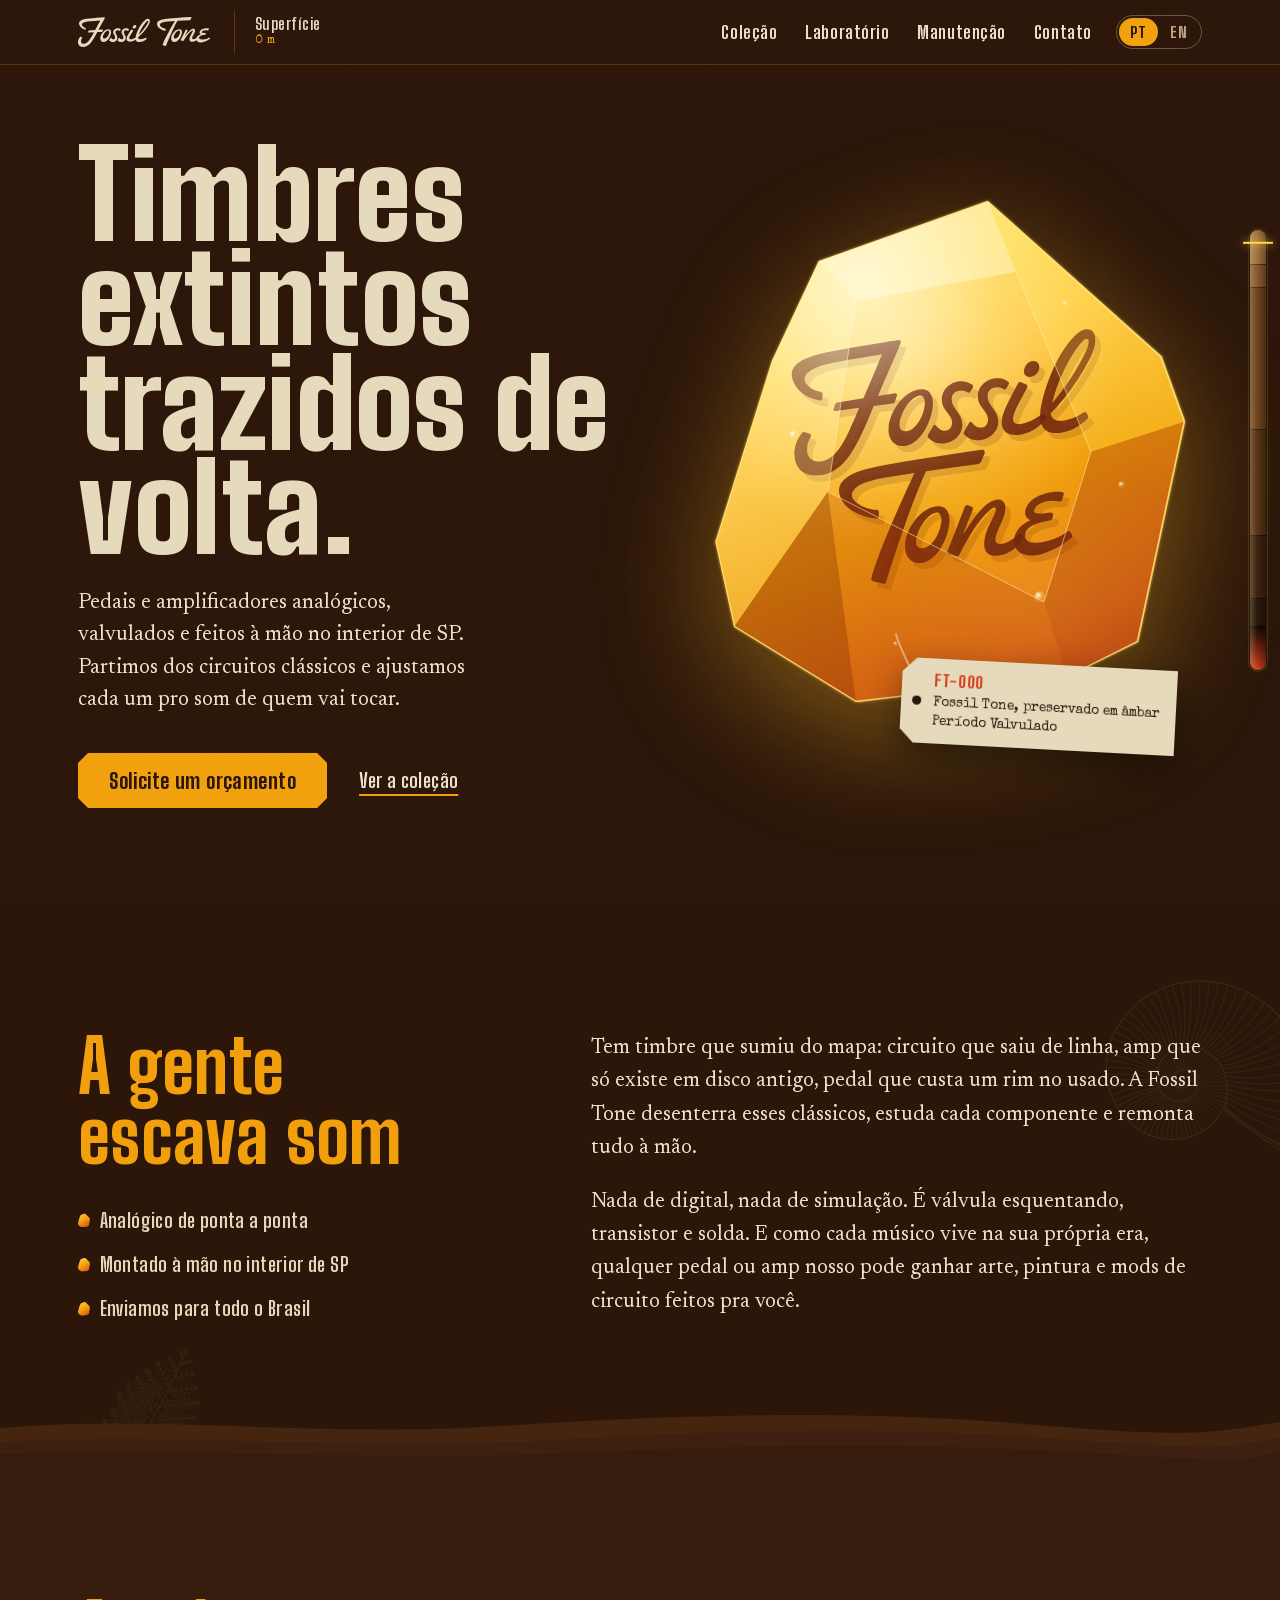
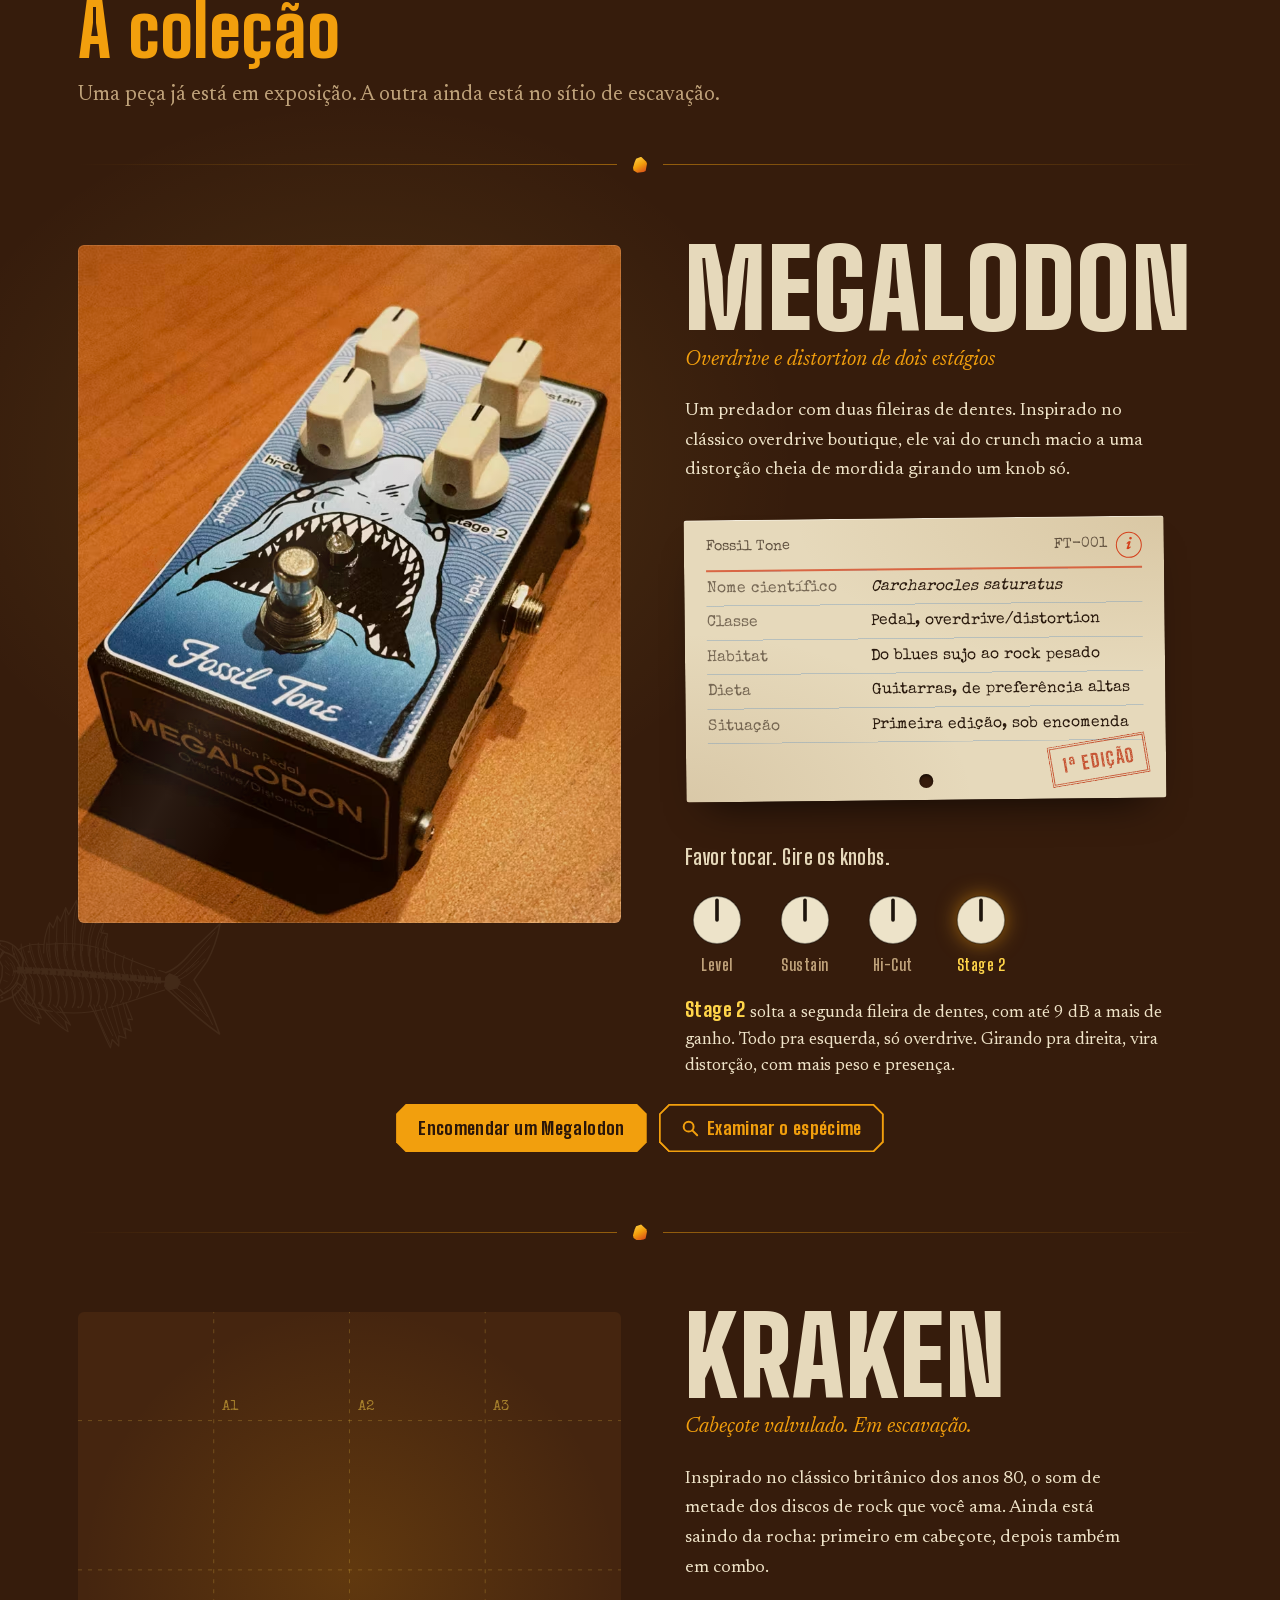
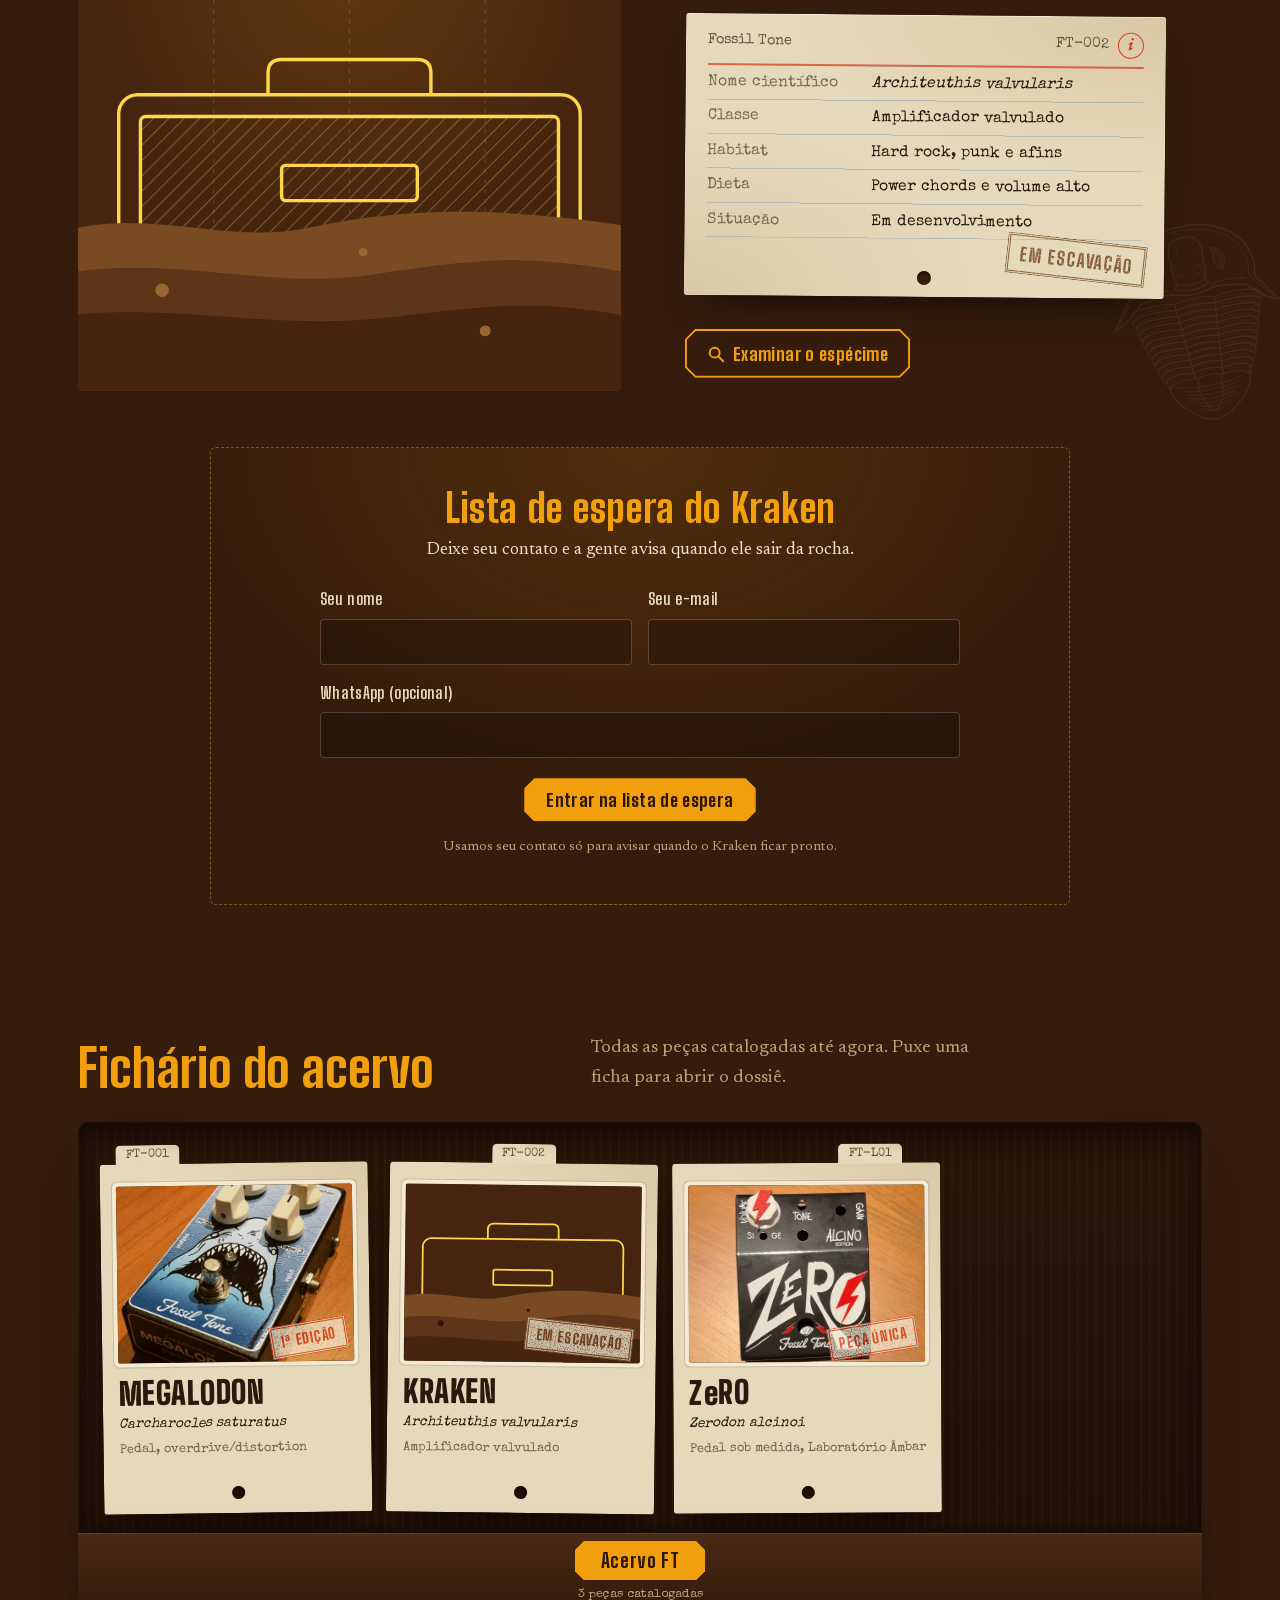
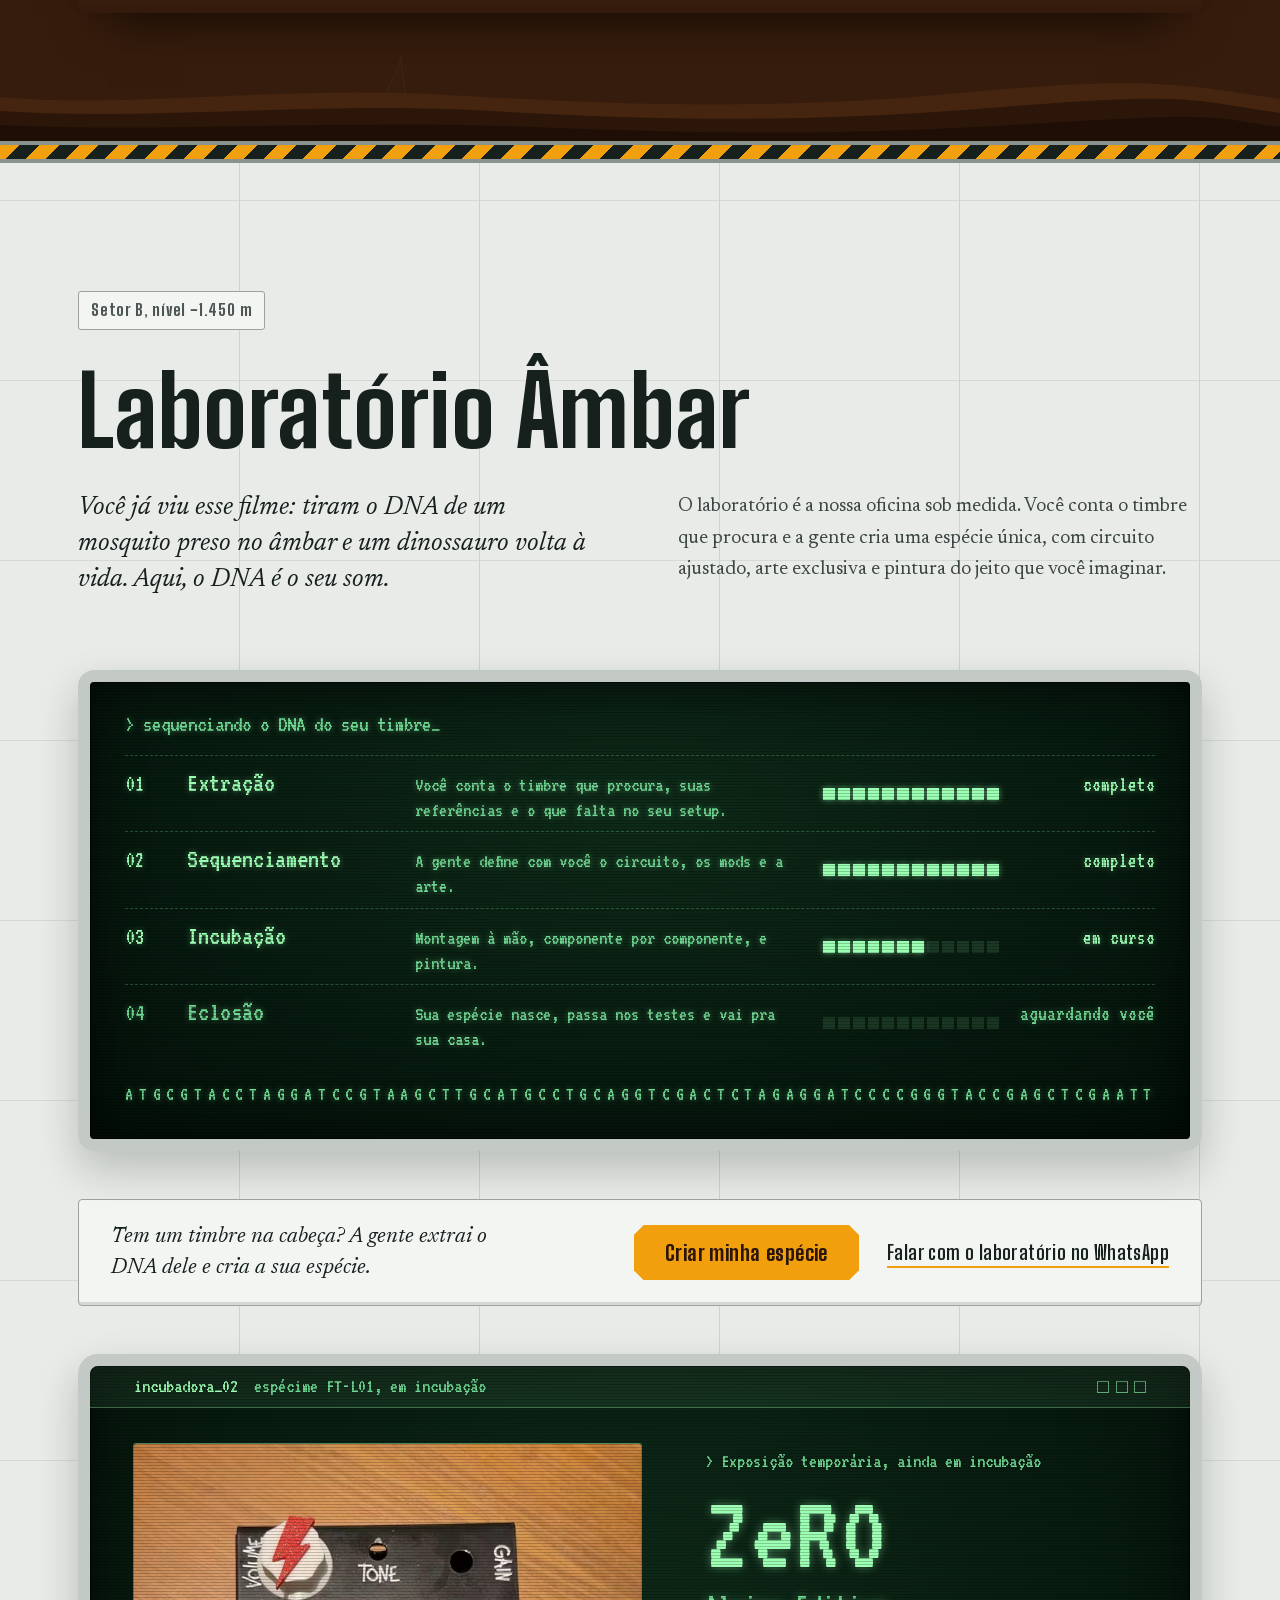
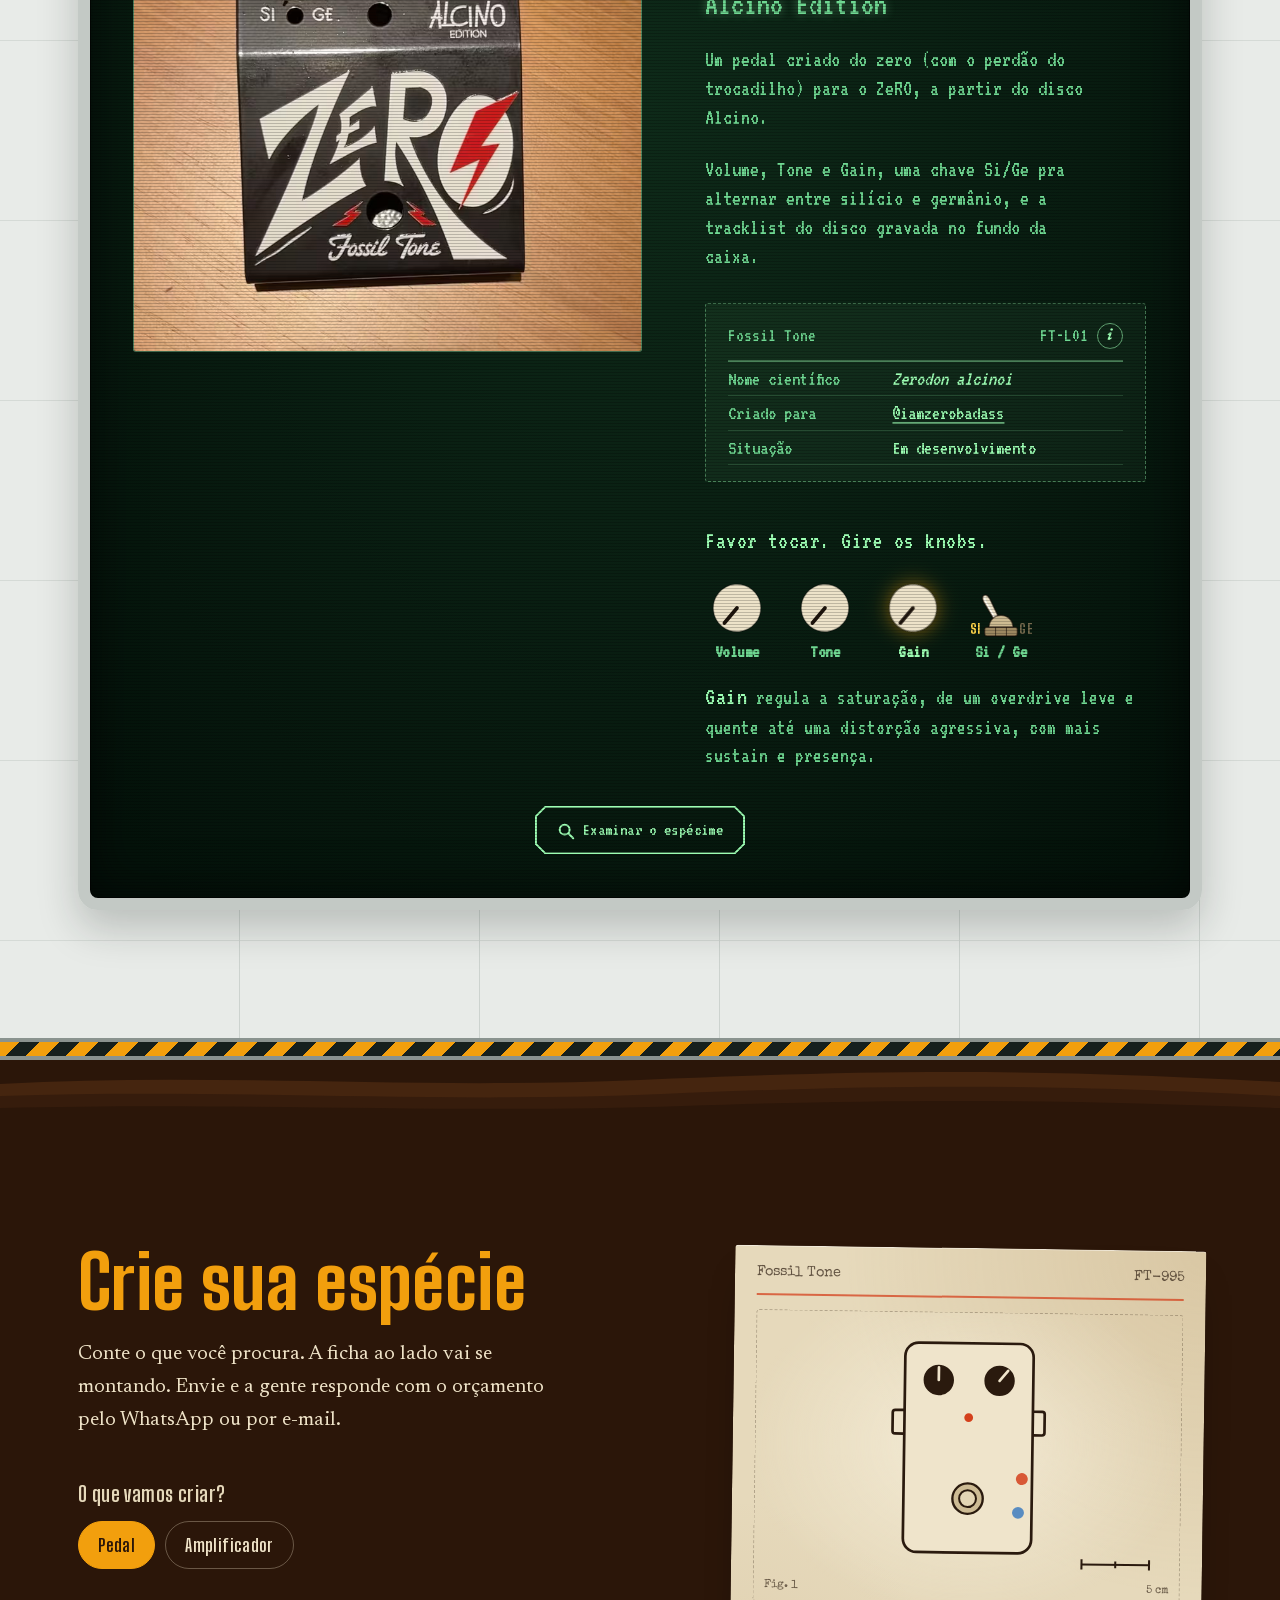
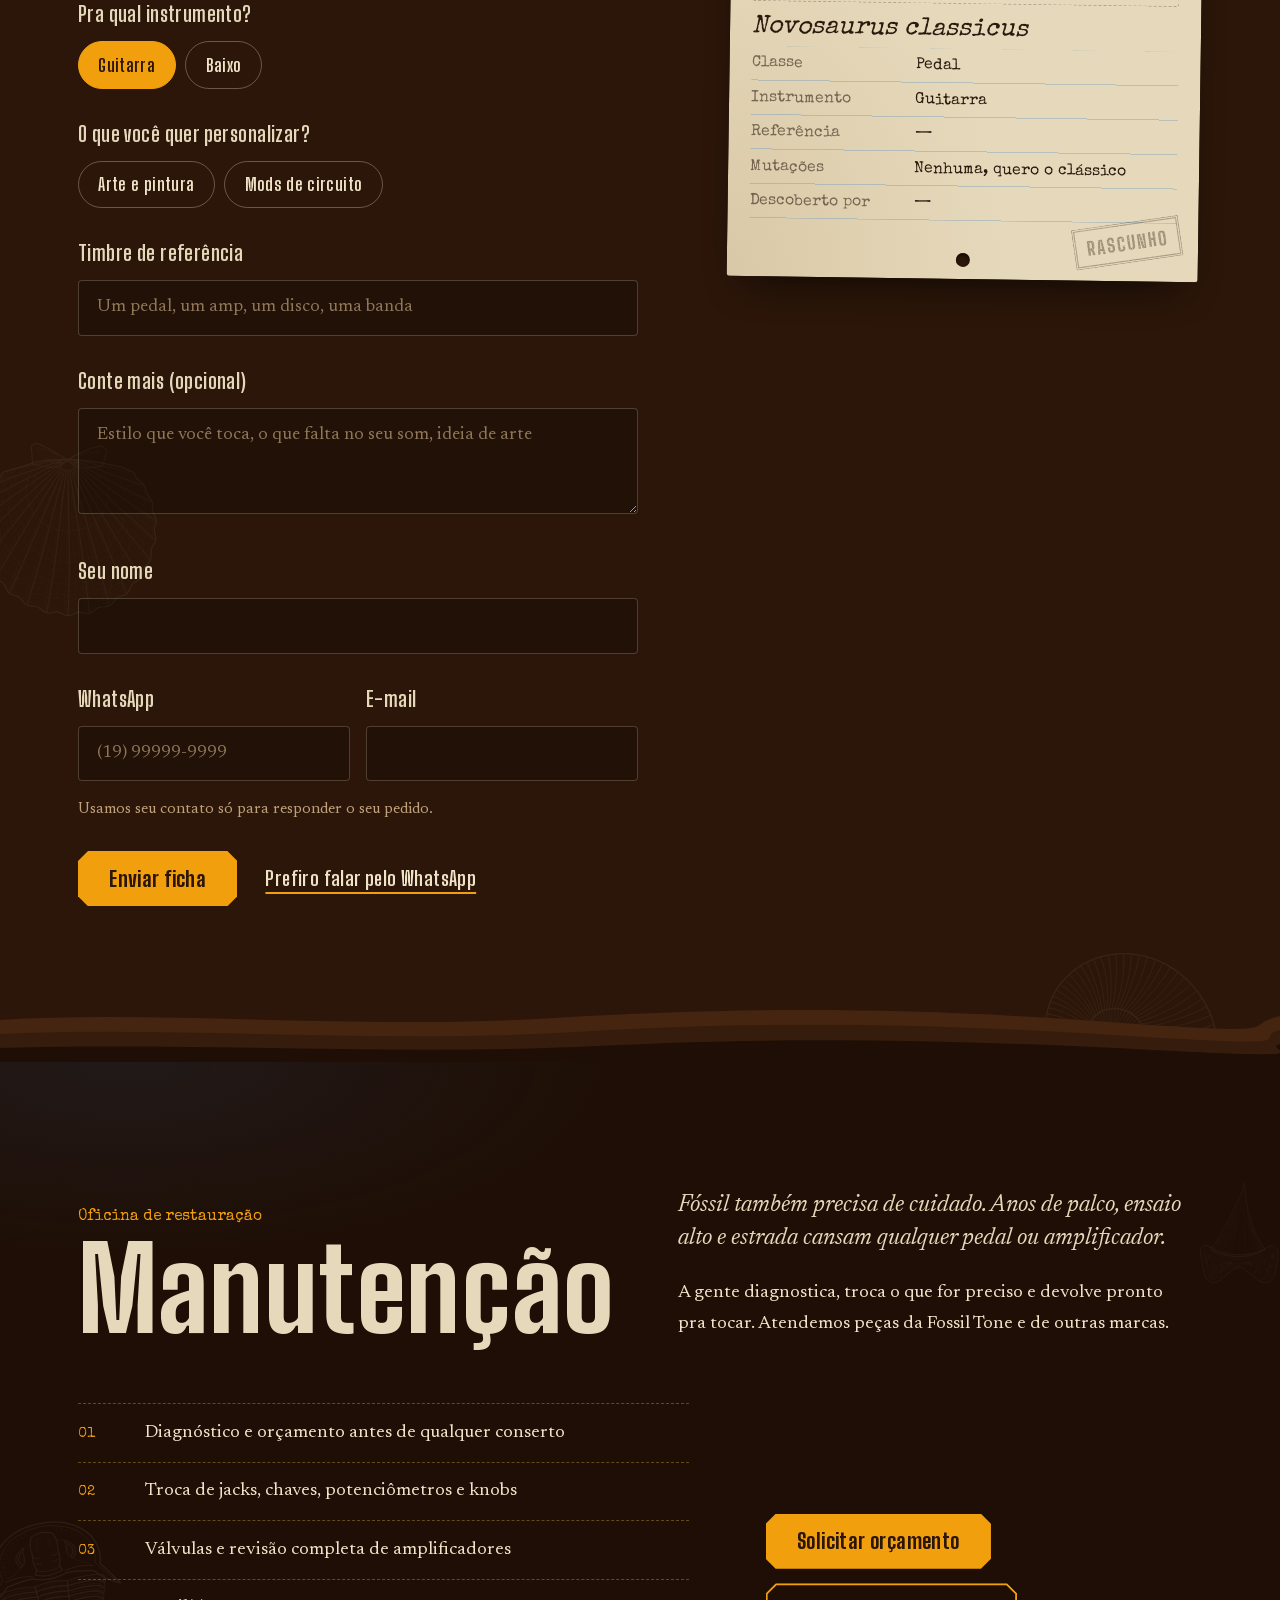
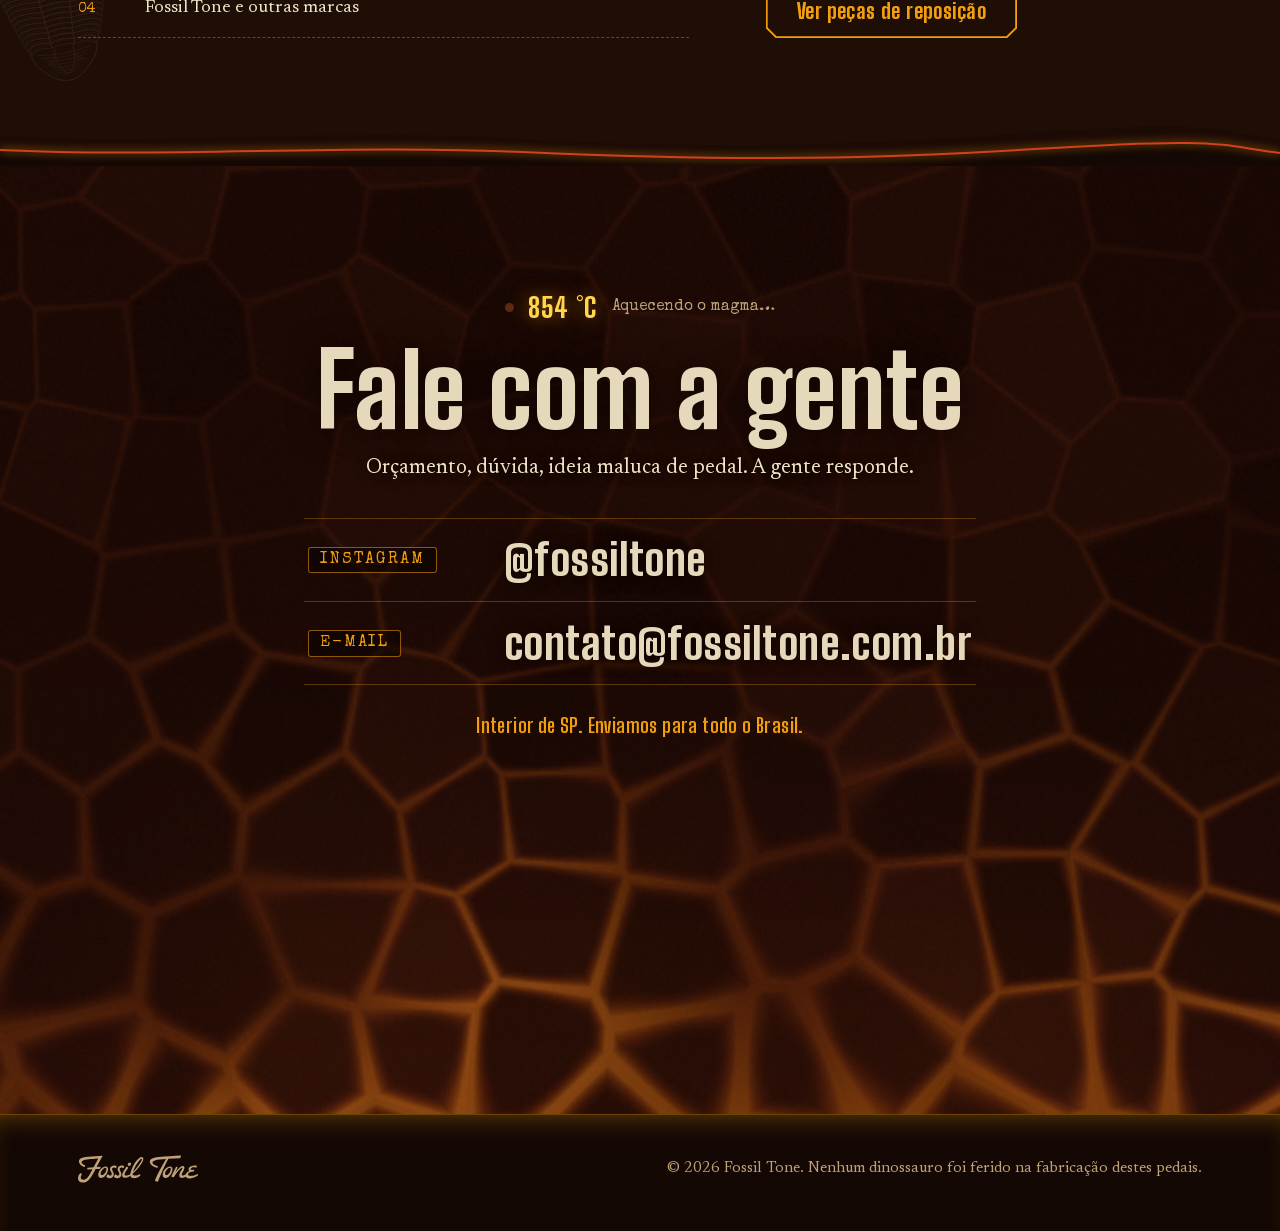
==== index.html @ 694b2be5 "Site: moldura da peça selecionada segue o chanfro da etiqueta Co-Authored-By: Claude Opus 5.5 <norep" ====
<!doctype html>
<html lang="pt-BR">
<head>
  <meta charset="utf-8">
  <meta name="viewport" content="width=device-width, initial-scale=1, viewport-fit=cover">
  <title>Fossil Tone</title>
  <meta name="description" content="Pedais e amplificadores analógicos e valvulados, feitos à mão no interior de SP. Inspirados nos clássicos, ajustados pro seu som.">
  <meta name="theme-color" content="#2B1609">
  <meta property="og:type" content="website">
  <meta property="og:locale" content="pt_BR">
  <meta property="og:title" content="Fossil Tone">
  <meta property="og:description" content="Timbres extintos. Trazidos de volta. Pedais e amplificadores analógicos e valvulados, feitos à mão no interior de SP.">
  <meta property="og:image" content="https://fossiltone.com.br/assets/og-image.jpg">
  <meta property="og:url" content="https://fossiltone.com.br/">
  <link rel="canonical" href="https://fossiltone.com.br/">
  <meta property="og:image:width" content="1200">
  <meta property="og:image:height" content="630">
  <meta property="og:image:alt" content="Logotipo da Fossil Tone preso numa pedra de âmbar, com a frase Timbres extintos, trazidos de volta.">
  <meta name="twitter:card" content="summary_large_image">
  <link rel="icon" href="assets/favicon.svg" type="image/svg+xml">
  <link rel="icon" href="assets/favicon.png" type="image/png">
  <link rel="apple-touch-icon" href="assets/apple-touch-icon.png">
  <link rel="preload" href="assets/fonts/big-shoulders-display-latin.woff2" as="font" type="font/woff2" crossorigin>
  <link rel="preload" href="assets/fonts/newsreader-latin.woff2" as="font" type="font/woff2" crossorigin>
  <link rel="stylesheet" href="styles.css?v=56">
</head>
<body>

<svg width="0" height="0" style="position:absolute" aria-hidden="true">
  <symbol id="logo" viewBox="0 0 753.22 171.01">
    <path d="M12.69,113.28c1.2-1.2,2.41-1.4,4.01-.6l6.01,2.61c2,.8,2.21,2.61.8,4.41-9.22,12.63-9.62,33.28,9.42,33.28s32.08-19.04,43.7-39.69c3.41-6.01,8.62-15.44,14.43-26.46l-31.27,1.4c-2.21,0-3.41-1.2-2.41-3.41l2.21-5.21c.6-1.4,1.8-2.21,3.41-2.41l34.68-2.41c10.22-19.04,21.45-40.29,29.47-55.53-27.06,1.6-46.91,3.41-59.94,4.61-42.3,3.41-49.12,16.44-42.7,25.86,5.41,7.82,12.83,10.42,16.84,11.23,2,.4,3.21,1.6,3.01,3.61l-.8,5.61c-.2,1.6-1.8,2.81-3.61,2.41-11.23-3.21-24.86-9.62-31.07-23.66C-2.75,22.86,20.7,12.84,62.6,9.03c32.88-3.01,57.74-4.61,87.2-7.02,3.01-.2,4.41,2,3.01,4.81l-5.41,10.42c-2,4.01-15.64,28.47-30.27,56.13l22.45-1.6c2.21-.2,3.41,1.2,2.41,3.41l-3.01,7.22c-.6,1.4-1.6,2.41-3.41,2.41l-25.26,1.2-5.21,10.02c-26.46,50.72-44.71,74.98-75.78,74.98-34.28,0-36.69-36.89-16.64-57.74Z"/>
    <path d="M127.55,115.48c3.61-21.65,26.66-48.92,49.32-45.91,10.02,1.4,13.43,11.63,11.43,22.45-4.21,24.26-23.86,53.12-45.91,49.92-11.83-1.8-17.44-12.43-14.83-26.46ZM148.6,122.9c11.63,2,26.06-15.04,29.27-33.28.8-4.61,0-11.23-4.41-12.03-12.23-1.2-28.47,20.05-31.07,34.08-1.2,6.42,1,10.42,6.21,11.23Z"/>
    <path d="M178.67,134.12c-1.2-1.4-.8-2.81.2-4.21l7.62-10.83c1.2-1.8,2.61-1.6,3.81.2,3.01,4.41,5.81,6.62,9.22,7.42,6.01,1.4,11.63-2,12.23-10.42.6-9.62-12.03-17.64-11.03-30.07,1.4-16.04,15.84-24.66,30.67-22.25,3.61.6,8.02,2.81,11.03,5.21,1.4,1.2,1.6,2.61.4,4.21l-3.41,4.61c-1.2,1.6-2.61,1.8-4.21.6-1.8-1.4-4.01-2.41-6.62-2.81-9.02-1.6-14.43,4.01-14.83,10.42-.8,13.03,11.63,18.44,11.23,33.68-.4,14.23-15.04,25.26-29.67,23.25-8.22-1-13.03-4.41-16.64-9.02Z"/>
    <path d="M226.38,134.12c-1.2-1.4-.8-2.81.2-4.21l7.62-10.83c1.2-1.8,2.61-1.6,3.81.2,3.01,4.41,5.81,6.62,9.22,7.42,6.01,1.4,11.63-2,12.23-10.42.6-9.62-12.03-17.64-11.03-30.07,1.4-16.04,15.84-24.66,30.67-22.25,3.61.6,8.02,2.81,11.03,5.21,1.4,1.2,1.6,2.61.4,4.21l-3.41,4.61c-1.2,1.6-2.61,1.8-4.21.6-1.8-1.4-4.01-2.41-6.62-2.81-9.02-1.6-14.43,4.01-14.83,10.42-.8,13.03,11.63,18.44,11.23,33.68-.4,14.23-15.04,25.26-29.67,23.25-8.22-1-13.03-4.41-16.64-9.02Z"/>
    <path d="M277.7,118.29c2-9.22,10.42-23.05,25.46-45.71,1-1.4,2.61-1.8,4.01-1l6.21,3.41c1.6,1,2.21,2.81,1,4.61-12.23,19.25-19.65,29.07-21.45,36.69-1.8,6.21,1,9.82,6.62,10.42,5.81.6,18.24-2,30.67-10.02,2-1.2,4.21-.6,5.01,1.4l1,2.61c.4,1.2.2,2.41-.6,3.21-18.84,17.04-36.29,17.64-44.91,16.24-12.23-2.21-15.24-11.43-13.03-21.85ZM325.61,45.12c5.21.2,8.82,4.81,7.02,11.03-2.21,7.22-9.62,10.62-14.63,9.62-3.81-.8-6.62-4.01-5.61-9.02,1.4-7.22,7.62-12.03,13.23-11.63Z"/>
    <path d="M329.02,113.88c3.41-19.25,20.25-60.34,42.1-85,8.42-9.62,19.25-19.45,27.46-19.45,15.24,0,14.63,18.84,3.01,37.49-9.82,15.84-29.47,44.7-58.94,69.16-.4,6.82,5.21,10.22,10.42,10.83,11.43,1,24.46-3.21,32.68-8.22,1.6-1,3.21-.6,4.01,1.2l1.6,3.21c.8,1.6.6,3.01-.8,4.21-11.83,9.62-27.06,17.04-45.71,15.24-8.82-1.4-19.65-7.62-15.84-28.67ZM396.17,38.5c4.41-7.22,5.61-14.03,4.41-15.64-1.2-1.6-4.41-1.4-8.22,2.21-19.65,18.64-38.69,53.33-46.51,77.78,23.66-23.05,42.3-50.12,50.32-64.35Z"/>
    <path d="M453.9,50.93c-11.63-26.06,11.83-37.09,53.73-41.3C550.53,5.42,598.64,2.42,643.75.01c3.01-.2,4.61,2.61,3.21,5.41l-5.21,9.82c-1.4,2.81-2.61,3.01-5.81,3.21-23.46,1-47.31,2.21-68.16,3.41-20.85,35.68-49.52,102.84-65.55,141.73-.6,1.6-2,2.21-3.61,1.6l-13.43-4.61c-1.6-.6-2.41-2.21-1.8-3.81,9.82-28.67,44.5-91.62,68.96-133.91l-40.09,2.81c-42.3,3.01-49.12,16.64-42.7,26.06,5.41,7.82,18.44,14.23,28.47,15.24,1.8.2,3.21,1.8,3.01,3.41l-.8,5.61c-.2,1.6-1.8,2.81-3.61,2.41-17.24-3.21-36.49-13.43-42.7-27.46Z"/>
    <path d="M531.89,115.48c3.61-21.65,26.66-48.92,49.32-45.91,10.02,1.4,13.43,11.63,11.43,22.45-4.21,24.26-23.86,53.12-45.91,49.92-11.83-1.8-17.44-12.43-14.83-26.46ZM552.93,122.9c11.63,2,26.06-15.04,29.27-33.28.8-4.61,0-11.23-4.41-12.03-12.23-1.2-28.47,20.05-31.07,34.08-1.2,6.42,1,10.42,6.21,11.23Z"/>
    <path d="M649.56,92.43c10.22-15.24,7.02-20.65-7.42-7.82-12.23,11.03-23.86,25.06-40.29,51.52-.8,1.2-2.21,1.8-3.41,1.4l-9.82-3.01c-2-.6-3.01-2.61-2-4.41l28.27-57.13c.8-1.4,2.41-2,3.81-1.4l4.61,2c1.6.8,2.41,2.61,1.6,4.21l-16.04,32.08c8.02-10.22,18.04-22.85,26.66-30.67,23.86-22.05,42.1-11.63,27.46,15.44-8.42,15.44-17.64,29.67-6.62,31.67,8.82,1.2,19.45-5.61,25.66-10.42,1.4-1.4,3.41-1,4.61.6l1.2,1.6c.6,1,.6,2.21,0,3.21-11.23,16.04-27.46,21.45-40.29,19.65-16.64-2.61-14.83-23.25,2-48.51Z"/>
    <path d="M676.02,122.1c2-12.23,12.23-19.65,23.66-24.06-11.43-5.81-5.01-21.25,7.22-27.87,11.43-6.21,26.46-7.82,37.29-5.41,2,.4,3.01,2.21,2.21,4.01l-2.61,6.42c-.6,1.4-2,2.21-3.61,1.8-8.82-2.21-19.85-2.81-27.46,1.6-7.02,4.01-10.62,10.42-2.21,11.83,4.61.8,8.62.8,15.64.2,2.61-.2,4.81,1.4,4.01,4.01l-1.4,4.21c-.4,1-1.4,1.8-2.61,2-17.04,1.4-32.48,5.01-35.08,15.04-2,9.22,4.81,14.43,24.06,12.43,12.83-1.2,22.85-5.21,31.27-10.42,1.8-1,3.81-.6,4.61,1.2l1.8,3.61c.6,1.4.6,2.81-.2,3.41-9.82,6.21-23.05,14.43-41.7,18.04-24.66,4.81-37.29-6.42-34.88-22.05Z"/>
  </symbol>
  <symbol id="logo-stack" viewBox="0 0 373.11 290.67">
    <path d="M11.54,101.22c1.09-1.09,2.19-1.28,3.65-.55l5.47,2.37c1.82.73,2.01,2.37.73,4.01-8.39,11.49-8.75,30.27,8.57,30.27s29.18-17.32,39.75-36.11c3.1-5.47,7.84-14.04,13.13-24.07l-28.45,1.28c-2.01,0-3.1-1.09-2.19-3.1l2.01-4.74c.55-1.28,1.64-2.01,3.1-2.19l31.55-2.19c9.3-17.32,19.51-36.65,26.81-50.51-24.62,1.46-42.67,3.1-54.52,4.19-38.48,3.1-44.68,14.95-38.84,23.52,4.92,7.11,11.67,9.48,15.32,10.21,1.82.37,2.92,1.46,2.74,3.28l-.73,5.11c-.18,1.46-1.64,2.55-3.28,2.19-10.21-2.92-22.61-8.75-28.27-21.52C-2.5,18.98,18.83,9.86,56.95,6.39,86.85,3.66,109.46,2.2,136.27.01c2.74-.18,4.01,1.82,2.74,4.38l-4.92,9.48c-1.82,3.65-14.22,25.89-27.54,51.06l20.42-1.46c2.01-.18,3.1,1.09,2.19,3.1l-2.74,6.56c-.55,1.28-1.46,2.19-3.1,2.19l-22.98,1.09-4.74,9.12c-24.07,46.14-40.67,68.2-68.93,68.2-31.18,0-33.37-33.55-15.14-52.52Z"/>
    <path d="M116.03,103.22c3.28-19.69,24.25-44.49,44.86-41.76,9.12,1.28,12.22,10.58,10.39,20.42-3.83,22.06-21.7,48.32-41.76,45.41-10.76-1.64-15.86-11.31-13.49-24.07ZM135.17,109.97c10.58,1.82,23.71-13.68,26.62-30.27.73-4.19,0-10.21-4.01-10.94-11.12-1.09-25.89,18.24-28.27,31-1.09,5.84.91,9.48,5.65,10.21Z"/>
    <path d="M162.52,120.18c-1.09-1.28-.73-2.55.18-3.83l6.93-9.85c1.09-1.64,2.37-1.46,3.46.18,2.74,4.01,5.29,6.02,8.39,6.75,5.47,1.28,10.58-1.82,11.12-9.48.55-8.75-10.94-16.05-10.03-27.35,1.28-14.59,14.41-22.43,27.9-20.24,3.28.55,7.29,2.55,10.03,4.74,1.28,1.09,1.46,2.37.36,3.83l-3.1,4.19c-1.09,1.46-2.37,1.64-3.83.55-1.64-1.28-3.65-2.19-6.02-2.55-8.21-1.46-13.13,3.65-13.49,9.48-.73,11.85,10.58,16.78,10.21,30.64-.37,12.95-13.68,22.98-26.99,21.15-7.48-.91-11.85-4.01-15.14-8.21Z"/>
    <path d="M205.92,120.18c-1.09-1.28-.73-2.55.18-3.83l6.93-9.85c1.09-1.64,2.37-1.46,3.46.18,2.74,4.01,5.29,6.02,8.39,6.75,5.47,1.28,10.58-1.82,11.12-9.48.55-8.75-10.94-16.05-10.03-27.35,1.28-14.59,14.41-22.43,27.9-20.24,3.28.55,7.29,2.55,10.03,4.74,1.28,1.09,1.46,2.37.37,3.83l-3.1,4.19c-1.09,1.46-2.37,1.64-3.83.55-1.64-1.28-3.65-2.19-6.02-2.55-8.21-1.46-13.13,3.65-13.49,9.48-.73,11.85,10.58,16.78,10.21,30.64-.37,12.95-13.68,22.98-26.99,21.15-7.48-.91-11.85-4.01-15.14-8.21Z"/>
    <path d="M252.6,105.78c1.82-8.39,9.48-20.97,23.16-41.58.91-1.28,2.37-1.64,3.65-.91l5.65,3.1c1.46.91,2.01,2.55.91,4.19-11.12,17.51-17.87,26.44-19.51,33.37-1.64,5.65.91,8.94,6.02,9.48,5.29.55,16.59-1.82,27.9-9.12,1.82-1.09,3.83-.55,4.56,1.28l.91,2.37c.36,1.09.18,2.19-.55,2.92-17.14,15.5-33.01,16.05-40.85,14.77-11.12-2.01-13.86-10.4-11.85-19.88ZM296.19,39.22c4.74.18,8.02,4.38,6.38,10.03-2.01,6.56-8.75,9.66-13.31,8.75-3.46-.73-6.02-3.65-5.11-8.21,1.28-6.56,6.93-10.94,12.04-10.58Z"/>
    <path d="M299.28,101.77c3.1-17.51,18.42-54.89,38.29-77.32,7.66-8.75,17.51-17.69,24.98-17.69,13.86,0,13.31,17.14,2.74,34.1-8.94,14.41-26.81,40.66-53.61,62.91-.36,6.2,4.74,9.3,9.48,9.85,10.39.91,22.25-2.92,29.72-7.48,1.46-.91,2.92-.55,3.65,1.09l1.46,2.92c.73,1.46.55,2.74-.73,3.83-10.76,8.75-24.62,15.5-41.58,13.86-8.02-1.28-17.87-6.93-14.41-26.08ZM360.37,33.2c4.01-6.56,5.11-12.77,4.01-14.22-1.09-1.46-4.01-1.28-7.48,2.01-17.87,16.96-35.19,48.51-42.31,70.75,21.52-20.97,38.48-45.59,45.77-58.54Z"/>
    <path d="M52.63,186.52c-10.58-23.71,10.76-33.74,48.87-37.57,39.02-3.83,82.79-6.56,123.82-8.75,2.74-.18,4.19,2.37,2.92,4.92l-4.74,8.94c-1.28,2.55-2.37,2.74-5.29,2.92-21.34.91-43.04,2.01-62,3.1-18.96,32.46-45.04,93.55-59.63,128.92-.55,1.46-1.82,2.01-3.28,1.46l-12.22-4.19c-1.46-.55-2.19-2.01-1.64-3.46,8.93-26.08,40.48-83.34,62.73-121.81l-36.47,2.55c-38.48,2.74-44.68,15.14-38.84,23.71,4.92,7.11,16.78,12.95,25.89,13.86,1.64.18,2.92,1.64,2.74,3.1l-.73,5.11c-.18,1.46-1.64,2.55-3.28,2.19-15.68-2.92-33.19-12.22-38.84-24.98Z"/>
    <path d="M123.57,245.23c3.28-19.69,24.25-44.49,44.86-41.76,9.12,1.28,12.22,10.58,10.39,20.42-3.83,22.06-21.7,48.32-41.76,45.41-10.76-1.64-15.87-11.31-13.49-24.07ZM142.71,251.98c10.58,1.82,23.71-13.68,26.62-30.27.73-4.19,0-10.21-4.01-10.94-11.12-1.09-25.89,18.24-28.26,31-1.09,5.84.91,9.48,5.65,10.21Z"/>
    <path d="M230.61,224.26c9.3-13.86,6.38-18.78-6.75-7.11-11.12,10.03-21.7,22.79-36.65,46.86-.73,1.09-2.01,1.64-3.1,1.28l-8.94-2.74c-1.82-.55-2.74-2.37-1.82-4.01l25.71-51.97c.73-1.28,2.19-1.82,3.46-1.28l4.19,1.82c1.46.73,2.19,2.37,1.46,3.83l-14.59,29.18c7.29-9.3,16.41-20.79,24.25-27.9,21.7-20.06,38.29-10.58,24.98,14.04-7.66,14.04-16.05,26.99-6.02,28.81,8.02,1.09,17.69-5.11,23.34-9.48,1.28-1.28,3.1-.91,4.19.55l1.09,1.46c.55.91.55,2.01,0,2.92-10.21,14.59-24.98,19.51-36.65,17.87-15.14-2.37-13.49-21.15,1.82-44.13Z"/>
    <path d="M254.67,251.25c1.82-11.12,11.12-17.87,21.52-21.88-10.39-5.29-4.56-19.33,6.56-25.35,10.39-5.65,24.07-7.11,33.92-4.92,1.82.36,2.74,2.01,2.01,3.65l-2.37,5.84c-.55,1.28-1.82,2.01-3.28,1.64-8.02-2.01-18.05-2.55-24.98,1.46-6.38,3.65-9.66,9.48-2.01,10.76,4.19.73,7.84.73,14.22.18,2.37-.18,4.38,1.28,3.65,3.65l-1.28,3.83c-.37.91-1.28,1.64-2.37,1.82-15.5,1.28-29.54,4.56-31.91,13.68-1.82,8.39,4.38,13.13,21.88,11.31,11.67-1.09,20.79-4.74,28.45-9.48,1.64-.91,3.47-.55,4.19,1.09l1.64,3.28c.55,1.28.55,2.55-.18,3.1-8.94,5.65-20.97,13.13-37.93,16.41-22.43,4.38-33.92-5.84-31.73-20.06Z"/>
  </symbol>
</svg>

<a class="skip" href="#conteudo" data-i18n="skip">Pular para o conteúdo</a>

<header class="topbar" id="topbar">
  <div class="wrap topbar__inner">
    <a class="topbar__logo" href="#topo" aria-label="Fossil Tone, voltar ao topo" data-i18n-aria="a11y.home">
      <svg aria-hidden="true"><use href="#logo"/></svg>
    </a>
    <button type="button" class="depth" id="depth-btn" aria-expanded="false" aria-controls="strata-menu" aria-label="Abrir o mapa das camadas" data-i18n-aria="menu.open">
      <span class="depth__text" aria-hidden="true">
        <span class="depth__period" id="depth-period">Superfície</span>
        <span class="depth__value" id="depth-value">0 m</span>
      </span>
      <svg class="depth__caret" viewBox="0 0 12 8" aria-hidden="true"><path d="M1 1.5l5 5 5-5"/></svg>
    </button>
    <nav class="topbar__nav" aria-label="Seções" data-i18n-aria="a11y.nav">
      <a href="#colecao" data-i18n="nav.collection">Coleção</a>
      <a href="#laboratorio" data-i18n="nav.lab">Laboratório</a>
      <a href="#manutencao" data-i18n="nav.restore">Manutenção</a>
      <a href="#contato" data-i18n="nav.contact">Contato</a>
    </nav>
    <div class="lang" role="group" aria-label="Idioma / Language">
      <button type="button" data-lang="pt" aria-pressed="true">PT</button>
      <button type="button" data-lang="en" aria-pressed="false">EN</button>
    </div>
  </div>
  <nav class="strata-menu" id="strata-menu" aria-label="Camadas do site" data-i18n-aria="menu.label" hidden>
    <ol class="strata-menu__list">
      <li><a class="wrap" href="#topo" data-layer="0"><span class="strata-menu__name" data-i18n="menu.top">Início</span><span class="strata-menu__meta"><span data-i18n="depth.surface">Superfície</span><span data-depth="0">0 m</span></span></a></li>
      <li><a class="wrap" href="#sobre" data-layer="1"><span class="strata-menu__name" data-i18n="menu.about">Sobre</span><span class="strata-menu__meta"><span data-i18n="depth.pleistocene">Pleistoceno</span><span data-depth="12">12 m</span></span></a></li>
      <li><a class="wrap" href="#colecao" data-layer="2"><span class="strata-menu__name" data-i18n="menu.collection">Coleção</span><span class="strata-menu__meta"><span data-i18n="depth.miocene">Mioceno</span><span data-depth="340">340 m</span></span></a></li>
      <li><a class="wrap" href="#laboratorio" data-layer="3"><span class="strata-menu__name" data-i18n="menu.lab">Laboratório</span><span class="strata-menu__meta"><span data-i18n="depth.jurassic">Jurássico</span><span data-depth="1450">1450 m</span></span></a></li>
      <li><a class="wrap" href="#orcamento" data-layer="4"><span class="strata-menu__name" data-i18n="menu.create">Crie sua espécie</span><span class="strata-menu__meta"><span data-i18n="depth.triassic">Triássico</span><span data-depth="2100">2100 m</span></span></a></li>
      <li><a class="wrap" href="#manutencao" data-layer="5"><span class="strata-menu__name" data-i18n="menu.restore">Manutenção</span><span class="strata-menu__meta"><span data-i18n="depth.permian">Permiano</span><span data-depth="2900">2900 m</span></span></a></li>
      <li><a class="wrap" href="#contato" data-layer="6"><span class="strata-menu__name" data-i18n="menu.contact">Contato</span><span class="strata-menu__meta"><span data-i18n="depth.magma">Câmara magmática</span><span data-depth="6000">6000 m</span></span></a></li>
    </ol>
  </nav>
</header>

<nav class="core" id="core" aria-label="Coluna estratigráfica" data-i18n-aria="core.label">
  <ol class="core__list">
    <li><a href="#topo" data-layer="0"><span class="core__tip"><span class="core__name" data-i18n="menu.top">Início</span><span class="core__meta"><span data-i18n="depth.surface">Superfície</span> <span data-depth="0">0 m</span></span></span></a></li>
    <li><a href="#sobre" data-layer="1"><span class="core__tip"><span class="core__name" data-i18n="menu.about">Sobre</span><span class="core__meta"><span data-i18n="depth.pleistocene">Pleistoceno</span> <span data-depth="12">12 m</span></span></span></a></li>
    <li><a href="#colecao" data-layer="2"><span class="core__tip"><span class="core__name" data-i18n="menu.collection">Coleção</span><span class="core__meta"><span data-i18n="depth.miocene">Mioceno</span> <span data-depth="340">340 m</span></span></span></a></li>
    <li><a href="#laboratorio" data-layer="3"><span class="core__tip"><span class="core__name" data-i18n="menu.lab">Laboratório</span><span class="core__meta"><span data-i18n="depth.jurassic">Jurássico</span> <span data-depth="1450">1450 m</span></span></span></a></li>
    <li><a href="#orcamento" data-layer="4"><span class="core__tip"><span class="core__name" data-i18n="menu.create">Crie sua espécie</span><span class="core__meta"><span data-i18n="depth.triassic">Triássico</span> <span data-depth="2100">2100 m</span></span></span></a></li>
    <li><a href="#manutencao" data-layer="5"><span class="core__tip"><span class="core__name" data-i18n="menu.restore">Manutenção</span><span class="core__meta"><span data-i18n="depth.permian">Permiano</span> <span data-depth="2900">2900 m</span></span></span></a></li>
    <li><a href="#contato" data-layer="6"><span class="core__tip"><span class="core__name" data-i18n="menu.contact">Contato</span><span class="core__meta"><span data-i18n="depth.magma">Câmara magmática</span> <span data-depth="6000">6000 m</span></span></span></a></li>
  </ol>
  <span class="core__drill" id="core-drill" aria-hidden="true"></span>
</nav>

<main id="conteudo">

  <!-- SUPERFÍCIE -->
  <section class="hero" id="topo">
    <div class="wrap hero__grid">
      <div class="hero__text">
        <h1 class="hero__title">
          <span data-i18n="hero.l1">Timbres extintos</span>
          <span data-i18n="hero.l2">trazidos de volta.</span>
        </h1>
        <p class="hero__lead" data-i18n="hero.lead">Pedais e amplificadores analógicos, valvulados e feitos à mão no interior de SP. Partimos dos circuitos clássicos e ajustamos cada um pro som de quem vai tocar.</p>
        <div class="hero__actions">
          <a class="btn" href="#orcamento" data-i18n="cta.quote">Solicite um orçamento</a>
          <a class="link" href="#colecao" data-i18n="hero.see">Ver a coleção</a>
        </div>
      </div>

      <figure class="amber" id="amber">
        <div class="amber__tilt">
          <div class="amber__stone" role="img" aria-label="Logotipo da Fossil Tone preso dentro de uma pedra de âmbar." data-i18n-aria="hero.alt">
            <svg class="amber__fossil amber__fossil--raw" viewBox="0 0 373.11 290.67" aria-hidden="true"><use href="#logo-stack"/></svg>
            <div class="amber__resin" aria-hidden="true"></div>
            <svg class="amber__fossil amber__fossil--in" viewBox="0 0 373.11 290.67" aria-hidden="true">
              <use class="amber__ghost" href="#logo-stack" x="6" y="8"/>
              <use href="#logo-stack"/>
            </svg>
            <svg class="amber__facets" viewBox="0 0 100 100" preserveAspectRatio="none" aria-hidden="true">
              <polygon class="f-hi"  points="22,12 58,0 64,14 30,20"/>
              <polygon class="f-hi2" points="0,68 12,32 22,12 30,20 24,58 4,85"/>
              <polygon class="f-lo"  points="64,14 58,0 95,31 100,44 80,50"/>
              <polygon class="f-lo2" points="80,50 100,44 90,88 75,95 70,80"/>
              <polygon class="f-dk"  points="4,85 24,58 30,100"/>
              <polygon class="f-dk2" points="24,58 70,80 75,95 30,100"/>
              <polyline class="f-edge" points="30,20 64,14 80,50 70,80 24,58 30,20"/>
              <polygon class="f-rim" points="22,12 58,0 95,31 100,44 90,88 75,95 30,100 4,85 0,68 12,32"/>
            </svg>
            <div class="amber__glare" aria-hidden="true"></div>
            <span class="bubble" style="--x:16%;--y:46%;--s:7px" aria-hidden="true"></span>
            <span class="bubble" style="--x:74%;--y:20%;--s:4px" aria-hidden="true"></span>
            <span class="bubble" style="--x:68%;--y:78%;--s:9px" aria-hidden="true"></span>
            <span class="bubble" style="--x:38%;--y:88%;--s:3px" aria-hidden="true"></span>
            <span class="bubble" style="--x:86%;--y:56%;--s:5px" aria-hidden="true"></span>
            <svg class="amber__cracks" viewBox="0 0 100 100" preserveAspectRatio="none" aria-hidden="true">
              <polyline class="crack" points="62,14 58,22 61,27 55,34"/>
              <polyline class="crack" points="61,27 70,30 74,38 83,40"/>
              <polyline class="crack" points="55,34 47,37 43,45 35,46"/>
              <polyline class="crack" points="74,38 72,48 77,56 74,66"/>
              <polyline class="crack" points="58,22 49,19 42,22 33,18 24,22"/>
            </svg>
            <svg class="amber__mosquito" viewBox="0 0 60 40" aria-hidden="true">
              <ellipse class="wing" cx="35" cy="13" rx="9" ry="3" transform="rotate(-24 35 13)"/>
              <ellipse class="wing" cx="38" cy="15" rx="8" ry="2.6" transform="rotate(-8 38 15)"/>
              <g class="legs">
                <polyline points="28,21 21,27 17,36"/><polyline points="30,22 28,31 25,39"/><polyline points="32,22 38,30 41,38"/>
                <polyline points="28,20 20,22 12,21"/><polyline points="31,21 36,27 47,30"/><polyline points="30,21 24,30 22,38"/>
                <line x1="23" y1="19.5" x2="13" y2="23"/>
              </g>
              <ellipse cx="30" cy="20" rx="4.2" ry="3"/>
              <ellipse cx="42" cy="22" rx="9.5" ry="2.4" transform="rotate(9 42 22)"/>
              <circle cx="25" cy="19" r="2.3"/>
            </svg>
          </div>
        </div>
        <figcaption class="tag">
          <svg class="tag__string" viewBox="0 0 40 70" aria-hidden="true"><path d="M32 68 C34 48 14 26 6 2"/></svg>
          <span class="tag__card">
            <span class="tag__no">FT-000</span>
            <span data-i18n="hero.tag1">Fossil Tone, preservado em âmbar</span>
            <span data-i18n="hero.tag2">Período Valvulado</span>
          </span>
        </figcaption>
      </figure>
    </div>
  </section>

  <!-- SOBRE -->
  <section class="about" id="sobre" aria-labelledby="sobre-t">
    <div class="fossils" aria-hidden="true"></div>
    <div class="wrap about__grid">
      <div class="about__head">
        <h2 class="h2" id="sobre-t" data-i18n="about.title">A gente escava som</h2>
        <ul class="facts">
          <li data-i18n="about.f1">Analógico de ponta a ponta</li>
          <li data-i18n="about.f2">Montado à mão no interior de SP</li>
          <li data-i18n="about.f3">Enviamos para todo o Brasil</li>
        </ul>
      </div>
      <div class="about__body">
        <p data-i18n="about.p1">Tem timbre que sumiu do mapa: circuito que saiu de linha, amp que só existe em disco antigo, pedal que custa um rim no usado. A Fossil Tone desenterra esses clássicos, estuda cada componente e remonta tudo à mão.</p>
        <p data-i18n="about.p2">Nada de digital, nada de simulação. É válvula esquentando, transistor e solda. E como cada músico vive na sua própria era, qualquer pedal ou amp nosso pode ganhar arte, pintura e mods de circuito feitos pra você.</p>
      </div>
    </div>
  </section>

  <!-- COLEÇÃO -->
  <section class="collection" id="colecao" aria-labelledby="colecao-t">
    <div class="fossils" aria-hidden="true"></div>
    <svg class="strata strata--clay" viewBox="0 0 1200 60" preserveAspectRatio="none" aria-hidden="true">
      <path class="b1" d="M0 20 C150 6 300 30 470 18 S800 2 960 16 S1130 26 1200 14 V60 H0Z"/>
      <path class="b2" d="M0 34 C180 24 330 44 520 32 S860 20 1010 32 S1150 38 1200 30 V60 H0Z"/>
      <path class="b3" d="M0 46 C200 40 360 54 560 44 S880 36 1040 46 S1160 50 1200 44 V60 H0Z"/>
    </svg>
    <div class="wrap">
      <header class="section-head">
        <h2 class="h2" id="colecao-t" data-i18n="col.title">A coleção</h2>
        <p data-i18n="col.lead">Uma peça já está em exposição. A outra ainda está no sítio de escavação.</p>
      </header>
      <div class="section-rule" aria-hidden="true"><span></span></div>

      <!-- Megalodon: em exposição -->
      <article class="specimen spot" id="exposicao-megalodon" aria-labelledby="mega-t">
        <div class="gallery">
          <div class="gallery__main">
            <picture>
              <source id="gallery-main-avif" type="image/avif" srcset="assets/img/megalodon-angle-800.avif 800w, assets/img/megalodon-angle-1200.avif 1200w" sizes="(min-width: 861px) 540px, (min-width: 700px) 46vw, calc(100vw - 32px)">
              <img id="gallery-main" src="assets/img/megalodon-angle-800.jpg" srcset="assets/img/megalodon-angle-800.jpg 800w, assets/img/megalodon-angle-1200.jpg 1200w" sizes="(min-width: 861px) 540px, (min-width: 700px) 46vw, calc(100vw - 32px)" width="800" height="1200" alt="Megalodon em ângulo sobre uma mesa de madeira." loading="lazy" decoding="async">
            </picture>
          </div>
          <div class="gallery__thumbs" role="group" aria-label="Fotos do Megalodon" data-i18n-aria="mega.photos">
            <button type="button" aria-pressed="true" data-photo="megalodon-angle" data-alt-key="mega.alt1"><picture><source type="image/avif" srcset="assets/img/megalodon-angle-thumb.avif"><img src="assets/img/megalodon-angle-thumb.jpg" width="240" height="360" alt="" loading="lazy" decoding="async"></picture></button>
            <button type="button" aria-pressed="false" data-photo="megalodon-art" data-alt-key="mega.alt2"><picture><source type="image/avif" srcset="assets/img/megalodon-art-thumb.avif"><img src="assets/img/megalodon-art-thumb.jpg" width="240" height="360" alt="" loading="lazy" decoding="async"></picture></button>
            <button type="button" aria-pressed="false" data-photo="megalodon-plate" data-alt-key="mega.alt3"><picture><source type="image/avif" srcset="assets/img/megalodon-plate-thumb.avif"><img src="assets/img/megalodon-plate-thumb.jpg" width="240" height="360" alt="" loading="lazy" decoding="async"></picture></button>
            <button type="button" aria-pressed="false" data-photo="megalodon-manual" data-alt-key="mega.alt4"><picture><source type="image/avif" srcset="assets/img/megalodon-manual-thumb.avif"><img src="assets/img/megalodon-manual-thumb.jpg" width="240" height="360" alt="" loading="lazy" decoding="async"></picture></button>
          </div>
        </div>

        <div class="specimen__info">
          <h3 class="species-name" id="mega-t">Megalodon</h3>
          <p class="species-kind" data-i18n="mega.kind">Overdrive e distortion de dois estágios</p>
          <p data-i18n="mega.p">Um predador com duas fileiras de dentes. Inspirado no clássico overdrive boutique, ele vai do crunch macio a uma distorção cheia de mordida girando um knob só.</p>

          <div class="card card--mega">
            <div class="card__head">
              <span>Fossil Tone</span>
              <span class="card__no">FT-001 <button type="button" class="info-btn" data-ficha="megalodon" aria-label="Abrir a ficha técnica">i</button></span>
            </div>
            <dl class="card__rows">
              <div><dt data-i18n="card.sci">Nome científico</dt><dd><i>Carcharocles saturatus</i></dd></div>
              <div><dt data-i18n="card.class">Classe</dt><dd data-i18n="mega.class">Pedal, overdrive/distortion</dd></div>
              <div><dt data-i18n="card.habitat">Habitat</dt><dd data-i18n="mega.habitat">Do blues sujo ao rock pesado</dd></div>
              <div><dt data-i18n="card.diet">Dieta</dt><dd data-i18n="mega.diet">Guitarras, de preferência altas</dd></div>
              <div><dt data-i18n="card.status">Situação</dt><dd data-i18n="mega.status">Primeira edição, sob encomenda</dd></div>
            </dl>
            <span class="stamp" data-i18n="mega.stamp">1ª edição</span>
            <span class="card__hole" aria-hidden="true"></span>
          </div>

          <div class="knobs">
            <h4 class="knobs__title" data-i18n="knobs.title">Favor tocar. Gire os knobs.</h4>
            <div class="knobs__row" role="group" aria-label="Controles do Megalodon" data-i18n-aria="knobs.aria">
              <button type="button" class="knob" data-knob="level" aria-pressed="false"><svg viewBox="0 0 40 40" aria-hidden="true"><circle cx="20" cy="20" r="17"/><line x1="20" y1="20" x2="20" y2="6"/></svg><span>Level</span></button>
              <button type="button" class="knob" data-knob="sustain" aria-pressed="false"><svg viewBox="0 0 40 40" aria-hidden="true"><circle cx="20" cy="20" r="17"/><line x1="20" y1="20" x2="20" y2="6"/></svg><span>Sustain</span></button>
              <button type="button" class="knob" data-knob="hicut" aria-pressed="false"><svg viewBox="0 0 40 40" aria-hidden="true"><circle cx="20" cy="20" r="17"/><line x1="20" y1="20" x2="20" y2="6"/></svg><span>Hi-Cut</span></button>
              <button type="button" class="knob" data-knob="stage2" aria-pressed="true"><svg viewBox="0 0 40 40" aria-hidden="true"><circle cx="20" cy="20" r="17"/><line x1="20" y1="20" x2="20" y2="6"/></svg><span>Stage 2</span></button>
            </div>
            <p class="knobs__desc" id="knob-desc" aria-live="polite"></p>
          </div>

        </div>
        <div class="specimen__actions">
          <a class="btn" href="#orcamento" data-i18n="mega.cta" data-preset="pedal">Encomendar um Megalodon</a>
          <button type="button" class="btn btn--ghost examine" data-examine="megalodon"><svg class="examine__icon" viewBox="0 0 20 20" aria-hidden="true"><circle cx="8.5" cy="8.5" r="5.5"/><path d="M12.6 12.6 18 18"/></svg><span data-i18n="examine">Examinar o espécime</span></button>
        </div>
      </article>

      <div class="section-rule section-rule--piece" aria-hidden="true"><span></span></div>

      <!-- Kraken: ainda no sítio -->
      <article class="specimen specimen--dig" id="exposicao-kraken" aria-labelledby="kraken-t">
        <div class="dig">
          <svg class="dig__amp" viewBox="0 -232 400 502" preserveAspectRatio="xMidYMax slice" role="img" aria-labelledby="kraken-svg-t">
            <title id="kraken-svg-t" data-i18n="kraken.svg">Silhueta do cabeçote Kraken ainda parcialmente enterrada.</title>
            <defs>
              <pattern id="grill" width="8" height="8" patternUnits="userSpaceOnUse" patternTransform="rotate(45)">
                <line x1="0" y1="0" x2="0" y2="8" stroke="currentColor" stroke-width="1" opacity=".45"/>
              </pattern>
              <clipPath id="ground"><rect x="0" y="0" width="400" height="260"/></clipPath>
            </defs>
            <g class="dig__grid" aria-hidden="true">
              <line x1="0" y1="-150" x2="400" y2="-150"/><line x1="0" y1="-40" x2="400" y2="-40"/>
              <line x1="100" y1="-232" x2="100" y2="270"/><line x1="200" y1="-232" x2="200" y2="270"/><line x1="300" y1="-232" x2="300" y2="270"/>
              <text x="106" y="-158">A1</text><text x="206" y="-158">A2</text><text x="306" y="-158">A3</text>
            </g>
            <g class="dig__outline">
              <path d="M140 52 v-16 q0-10 10-10 h100 q10 0 10 10 v16" fill="none"/>
              <rect x="30" y="52" width="340" height="176" rx="14" fill="none"/>
              <rect x="46" y="68" width="308" height="96" rx="4" fill="url(#grill)"/>
              <rect x="150" y="104" width="100" height="26" rx="3" fill="none"/>
              <line x1="46" y1="180" x2="354" y2="180"/>
              <g class="dig__knobs">
                <circle cx="80"  cy="204" r="9"/><circle cx="122" cy="204" r="9"/><circle cx="164" cy="204" r="9"/>
                <circle cx="206" cy="204" r="9"/><circle cx="248" cy="204" r="9"/><circle cx="290" cy="204" r="9"/>
                <rect x="318" y="196" width="22" height="16" rx="2"/>
              </g>
            </g>
            <g class="dig__strata">
              <path class="s1" d="M0 150 C60 138 110 162 170 150 S290 132 400 148 V270 H0Z"/>
              <path class="s2" d="M0 182 C80 172 140 196 220 184 S330 170 400 182 V270 H0Z"/>
              <path class="s3" d="M0 214 C70 206 150 226 230 216 S340 204 400 214 V270 H0Z"/>
              <circle class="pebble" cx="62" cy="196" r="5"/><circle class="pebble" cx="300" cy="226" r="4"/><circle class="pebble" cx="210" cy="168" r="3"/>
            </g>
          </svg>
        </div>

        <div class="specimen__info">
          <h3 class="species-name" id="kraken-t">Kraken</h3>
          <p class="species-kind" data-i18n="kraken.kind">Cabeçote valvulado. Em escavação.</p>
          <p data-i18n="kraken.p">Inspirado no clássico britânico dos anos 80, o som de metade dos discos de rock que você ama. Ainda está saindo da rocha: primeiro em cabeçote, depois também em combo.</p>

          <div class="card card--kraken">
            <div class="card__head">
              <span>Fossil Tone</span>
              <span class="card__no">FT-002 <button type="button" class="info-btn" data-ficha="kraken" aria-label="Abrir a ficha técnica">i</button></span>
            </div>
            <dl class="card__rows">
              <div><dt data-i18n="card.sci">Nome científico</dt><dd><i>Architeuthis valvularis</i></dd></div>
              <div><dt data-i18n="card.class">Classe</dt><dd data-i18n="kraken.class">Amplificador valvulado</dd></div>
              <div><dt data-i18n="card.habitat">Habitat</dt><dd data-i18n="kraken.habitat">Hard rock, punk e afins</dd></div>
              <div><dt data-i18n="card.diet">Dieta</dt><dd data-i18n="kraken.diet">Power chords e volume alto</dd></div>
              <div><dt data-i18n="card.status">Situação</dt><dd data-i18n="kraken.status">Em desenvolvimento</dd></div>
            </dl>
            <span class="stamp stamp--wip" data-i18n="kraken.stamp">Em escavação</span>
            <span class="card__hole" aria-hidden="true"></span>
          </div>

          <div class="specimen__actions">
            <button type="button" class="btn btn--ghost examine" data-examine="kraken"><svg class="examine__icon" viewBox="0 0 20 20" aria-hidden="true"><circle cx="8.5" cy="8.5" r="5.5"/><path d="M12.6 12.6 18 18"/></svg><span data-i18n="examine">Examinar o espécime</span></button>
          </div>

        </div>
      </article>

      <!-- lista de espera do Kraken: no mesmo formato da caixa "Tem um timbre na cabeça?" do laboratório -->
      <form class="waitlist" id="waitlist" data-produto="kraken" novalidate>
        <div class="waitlist__head">
          <h4 class="waitlist__title" data-i18n="wait.title">Lista de espera do Kraken</h4>
          <p class="waitlist__lead" data-i18n="wait.lead">Deixe seu contato e a gente avisa quando ele sair da rocha.</p>
        </div>
        <div class="waitlist__fields">
          <div class="field">
            <label for="w-name" data-i18n="wait.name">Seu nome</label>
            <input id="w-name" name="nome" type="text" autocomplete="name" maxlength="80" required>
          </div>
          <div class="field">
            <label for="w-contact" data-i18n="wait.contact">Seu e-mail</label>
            <input id="w-contact" name="email" type="email" autocomplete="email" maxlength="120" required>
          </div>
          <div class="field waitlist__wide">
            <label for="w-wa" data-i18n="wait.whatsappLabel">WhatsApp (opcional)</label>
            <input id="w-wa" name="whatsapp" type="tel" inputmode="tel" autocomplete="tel" maxlength="20">
          </div>
          <div class="hp" aria-hidden="true"><label>Site <input name="site" type="text" tabindex="-1" autocomplete="off"></label></div>
          <button class="btn" type="submit" id="wait-send" data-i18n="wait.submit">Entrar na lista de espera</button>
        </div>
        <p class="waitlist__note" data-i18n="wait.note">Usamos seu contato só para avisar quando o Kraken ficar pronto.</p>
        <p class="waitlist__status" id="waitlist-status" role="status"></p>
      </form>

      <!-- Fichário do acervo: montado a partir de data/catalogo.json -->
      <section class="drawer" id="acervo" aria-labelledby="acervo-t">
        <header class="drawer__head">
          <h3 class="drawer__title" id="acervo-t" data-i18n="drawer.title">Fichário do acervo</h3>
          <p class="drawer__lead" data-i18n="drawer.lead">Todas as peças catalogadas até agora. Puxe uma ficha para abrir o dossiê.</p>
        </header>
        <div class="drawer__box">
          <div class="drawer__track" id="drawer-track" role="list">
            <p class="drawer__empty" id="drawer-empty" data-i18n="drawer.loading">Abrindo a gaveta…</p>
          </div>
          <div class="drawer__front">
            <button type="button" class="drawer__nav" data-dir="-1" aria-label="Fichas anteriores" data-i18n-aria="drawer.prev"><svg viewBox="0 0 16 16" aria-hidden="true"><path d="M10 3 5 8l5 5"/></svg></button>
            <div class="drawer__plate">
              <p class="drawer__label" aria-hidden="true"><span>Acervo FT</span></p>
              <p class="drawer__count" id="drawer-count"></p>
            </div>
            <button type="button" class="drawer__nav" data-dir="1" aria-label="Próximas fichas" data-i18n-aria="drawer.next"><svg viewBox="0 0 16 16" aria-hidden="true"><path d="m6 3 5 5-5 5"/></svg></button>
          </div>
        </div>
      </section>
    </div>
  </section>

  <!-- LABORATÓRIO -->
  <!-- LABORATÓRIO: sala branca de laboratório genético enterrada no Jurássico -->
  <section class="lab" id="laboratorio" aria-labelledby="lab-t">
    <svg class="strata strata--rock" viewBox="0 0 1200 60" preserveAspectRatio="none" aria-hidden="true">
      <path class="b1" d="M0 16 C120 28 260 4 420 14 S720 30 900 12 S1110 4 1200 18 V60 H0Z"/>
      <path class="b2" d="M0 30 C140 40 300 20 460 30 S760 42 940 26 S1120 20 1200 32 V60 H0Z"/>
      <path class="b3" d="M0 44 C160 52 320 38 500 46 S800 54 980 42 S1140 38 1200 46 V60 H0Z"/>
    </svg>
    <div class="wrap">
      <header class="lab__head">
        <p class="lab__plate" data-i18n="lab.plate">Setor B, nível −1.450 m</p>
        <h2 class="h2 h2--lab" id="lab-t" data-i18n="lab.title">Laboratório Âmbar</h2>
        <div class="lab__intro">
          <p class="lab__lead" data-i18n="lab.lead">Você já viu esse filme: tiram o DNA de um mosquito preso no âmbar e um dinossauro volta à vida. Aqui, o DNA é o seu som.</p>
          <p data-i18n="lab.p">O laboratório é a nossa oficina sob medida. Você conta o timbre que procura e a gente cria uma espécie única, com circuito ajustado, arte exclusiva e pintura do jeito que você imaginar.</p>
        </div>
      </header>

      <!-- os 4 passos na tela do sequenciador (fósforo âmbar); as barras enchem quando o monitor aparece -->
      <div class="monitor">
        <p class="monitor__cmd"><span data-i18n="lab.monitor">sequenciando o DNA do seu timbre</span><span class="monitor__cursor" aria-hidden="true">_</span></p>
        <ol class="steps">
          <li style="--fill:1;--i:0"><h3 data-i18n="lab.s1t">Extração</h3><p data-i18n="lab.s1">Você conta o timbre que procura, suas referências e o que falta no seu setup.</p><span class="steps__bar" aria-hidden="true"></span><span class="steps__state" aria-hidden="true" data-i18n="lab.stDone">completo</span></li>
          <li style="--fill:1;--i:1"><h3 data-i18n="lab.s2t">Sequenciamento</h3><p data-i18n="lab.s2">A gente define com você o circuito, os mods e a arte.</p><span class="steps__bar" aria-hidden="true"></span><span class="steps__state" aria-hidden="true" data-i18n="lab.stDone">completo</span></li>
          <li style="--fill:.6;--i:2"><h3 data-i18n="lab.s3t">Incubação</h3><p data-i18n="lab.s3">Montagem à mão, componente por componente, e pintura.</p><span class="steps__bar" aria-hidden="true"></span><span class="steps__state" aria-hidden="true" data-i18n="lab.stRun">em curso</span></li>
          <li class="is-wait" style="--fill:0;--i:3"><h3 data-i18n="lab.s4t">Eclosão</h3><p data-i18n="lab.s4">Sua espécie nasce, passa nos testes e vai pra sua casa.</p><span class="steps__bar" aria-hidden="true"></span><span class="steps__state" aria-hidden="true" data-i18n="lab.stWait">aguardando você</span></li>
        </ol>
        <p class="monitor__dna" aria-hidden="true">ATGCGTACCTAGGATCCGTAAGCTTGCATGCCTGCAGGTCGACTCTAGAGGATCCCCGGGTACCGAGCTCGAATTCACTGGCCGTCGTTTTACAACGTCGTGACTGGGAAAACCCTGGCG</p>
      </div>

      <div class="lab__cta">
        <p class="lab__cta-text" data-i18n="lab.ctaText">Tem um timbre na cabeça? A gente extrai o DNA dele e cria a sua espécie.</p>
        <div class="lab__cta-actions">
          <a class="btn" href="#orcamento" data-i18n="lab.cta">Criar minha espécie</a>
          <a class="link" id="lab-wa" href="https://wa.me/5519991226377" target="_blank" rel="noopener" data-i18n="lab.ctaWa">Falar com o laboratório no WhatsApp</a>
        </div>
      </div>

      <!-- a vitrine do ZeRO fica dentro de uma incubadora: janela escura com moldura de aço na parede branca -->
      <article class="case spot incubator" id="exposicao-zero" aria-labelledby="zero-t">
        <div class="incubator__bar" aria-hidden="true"><b>incubadora_02</b><span data-i18n="lab.incubator">espécime FT-L01, em incubação</span><span><i></i><i></i><i></i></span></div>
        <div class="case__photos">
          <picture class="case__main">
            <source type="image/avif" srcset="assets/img/zero-front-800.avif 800w, assets/img/zero-front-1200.avif 1200w" sizes="(min-width: 861px) 600px, (min-width: 700px) 46vw, calc(100vw - 32px)">
            <img src="assets/img/zero-front-800.jpg" srcset="assets/img/zero-front-800.jpg 800w, assets/img/zero-front-1200.jpg 1200w" sizes="(min-width: 861px) 600px, (min-width: 700px) 46vw, calc(100vw - 32px)" width="800" height="800" alt="Pedal ZeRO Alcino Edition, preto, com o nome ZeRO em letras brancas e um raio vermelho." data-i18n-alt="zero.alt1" loading="lazy" decoding="async">
          </picture>
          <picture>
            <source type="image/avif" srcset="assets/img/zero-hand-600.avif">
            <img src="assets/img/zero-hand-600.jpg" width="600" height="600" alt="O pedal ZeRO na mão, mostrando os controles Volume, Tone e Gain." data-i18n-alt="zero.alt2" loading="lazy" decoding="async">
          </picture>
          <picture>
            <source type="image/avif" srcset="assets/img/zero-back-600.avif">
            <img src="assets/img/zero-back-600.jpg" width="600" height="600" alt="Fundo do pedal com a tracklist do disco Alcino gravada." data-i18n-alt="zero.alt3" loading="lazy" decoding="async">
          </picture>
        </div>
        <div class="case__info">
          <p class="case__kicker" data-i18n="zero.kicker">Exposição temporária, ainda em incubação</p>
          <h3 class="species-name species-name--zero" id="zero-t">ZeRO <span>Alcino Edition</span></h3>
          <p data-i18n="zero.p1">Um pedal criado do zero (com o perdão do trocadilho) para o ZeRO, a partir do disco Alcino.</p>
          <p data-i18n="zero.p2">Volume, Tone e Gain, uma chave Si/Ge pra alternar entre silício e germânio, e a tracklist do disco gravada no fundo da caixa.</p>
          <div class="card card--zero">
            <div class="card__head"><span>Fossil Tone</span><span class="card__no">FT-L01 <button type="button" class="info-btn" data-ficha="zero" aria-label="Abrir a ficha técnica">i</button></span></div>
            <dl class="card__rows">
              <div><dt data-i18n="card.sci">Nome científico</dt><dd><i>Zerodon alcinoi</i></dd></div>
              <div><dt data-i18n="card.found">Criado para</dt><dd><a href="https://instagram.com/iamzerobadass" target="_blank" rel="noopener">@iamzerobadass</a></dd></div>
              <div><dt data-i18n="card.status">Situação</dt><dd data-i18n="zero.status">Em desenvolvimento</dd></div>
            </dl>
            <span class="card__hole" aria-hidden="true"></span>
          </div>
          <!-- knobs do ZeRO: montados pelo acervo.js a partir do "painel" no catalogo.json -->
          <div data-painel="zero"></div>
        </div>
        <div class="specimen__actions">
          <button type="button" class="btn btn--ghost examine" data-examine="zero"><svg class="examine__icon" viewBox="0 0 20 20" aria-hidden="true"><circle cx="8.5" cy="8.5" r="5.5"/><path d="M12.6 12.6 18 18"/></svg><span data-i18n="examine">Examinar o espécime</span></button>
        </div>
      </article>
    </div>
  </section>

  <!-- CRIE SUA ESPÉCIE -->
  <section class="create" id="orcamento" aria-labelledby="create-t">
    <div class="fossils" aria-hidden="true"></div>
    <svg class="strata strata--shale" viewBox="0 0 1200 60" preserveAspectRatio="none" aria-hidden="true">
      <path class="b1" d="M0 24 C200 12 380 30 600 20 S960 8 1200 22 V60 H0Z"/>
      <path class="b2" d="M0 36 C220 28 400 44 620 34 S980 24 1200 36 V60 H0Z"/>
      <path class="b3" d="M0 48 C240 42 420 54 640 46 S1000 40 1200 48 V60 H0Z"/>
    </svg>
    <div class="wrap create__grid">
      <div class="create__form-col">
        <h2 class="h2" id="create-t" data-i18n="form.title">Crie sua espécie</h2>
        <p class="create__lead" data-i18n="form.lead">Conte o que você procura. A ficha ao lado vai se montando. Envie e a gente responde com o orçamento pelo WhatsApp ou por e-mail.</p>

        <form class="form" id="species-form" novalidate>
          <fieldset>
            <legend data-i18n="form.type">O que vamos criar?</legend>
            <div class="chips">
              <label><input type="radio" id="f-type-pedal" name="type" value="pedal" checked><span data-i18n="form.pedal">Pedal</span></label>
              <label><input type="radio" id="f-type-amp" name="type" value="amp"><span data-i18n="form.amp">Amplificador</span></label>
            </div>
          </fieldset>

          <fieldset>
            <legend data-i18n="form.instrument">Pra qual instrumento?</legend>
            <div class="chips">
              <label><input type="radio" id="f-inst-guitar" name="instrument" value="guitar" checked><span data-i18n="form.guitar">Guitarra</span></label>
              <label><input type="radio" id="f-inst-bass" name="instrument" value="bass"><span data-i18n="form.bass">Baixo</span></label>
            </div>
          </fieldset>

          <fieldset>
            <legend data-i18n="form.custom">O que você quer personalizar?</legend>
            <div class="chips">
              <label><input type="checkbox" id="f-custom-art" name="custom" value="art"><span data-i18n="form.art">Arte e pintura</span></label>
              <label><input type="checkbox" id="f-custom-mods" name="custom" value="mods"><span data-i18n="form.mods">Mods de circuito</span></label>
            </div>
          </fieldset>

          <div class="field">
            <label for="f-ref" data-i18n="form.ref">Timbre de referência</label>
            <input id="f-ref" name="ref" type="text" autocomplete="off" data-i18n-ph="form.refPh" placeholder="Um pedal, um amp, um disco, uma banda">
          </div>

          <div class="field">
            <label for="f-details" data-i18n="form.details">Conte mais (opcional)</label>
            <textarea id="f-details" name="details" rows="3" data-i18n-ph="form.detailsPh" placeholder="Estilo que você toca, o que falta no seu som, ideia de arte"></textarea>
          </div>

          <div class="field">
            <label for="f-name" data-i18n="form.name">Seu nome</label>
            <input id="f-name" name="name" type="text" autocomplete="name" maxlength="80" required>
          </div>

          <div class="form__pair">
            <div class="field">
              <label for="f-wa" data-i18n="form.whatsapp">WhatsApp</label>
              <input id="f-wa" name="whatsapp" type="tel" inputmode="tel" autocomplete="tel" maxlength="20" placeholder="(19) 99999-9999" required>
            </div>
            <div class="field">
              <label for="f-email" data-i18n="form.email">E-mail</label>
              <input id="f-email" name="email" type="email" autocomplete="email" maxlength="120" required>
            </div>
          </div>
          <p class="form__hint" data-i18n="form.contactHint">Usamos seu contato só para responder o seu pedido.</p>
          <div class="hp" aria-hidden="true"><label>Site <input name="site" type="text" tabindex="-1" autocomplete="off"></label></div>

          <div class="form__send">
            <button class="btn" type="submit" id="send-form" data-i18n="form.send">Enviar ficha</button>
            <a class="link" id="send-wa" href="https://wa.me/5519991226377" target="_blank" rel="noopener" data-i18n="form.waLink">Prefiro falar pelo WhatsApp</a>
          </div>
          <p class="form__status" id="form-status" role="status"></p>
        </form>
      </div>

      <div class="create__card-col" aria-live="polite">
        <div class="card card--new" id="new-card">
          <div class="card__head"><span>Fossil Tone</span><span id="nc-num">FT-000</span></div>
          <figure class="plate" id="plate" aria-hidden="true">
            <svg class="plate__art" viewBox="0 0 240 150">
              <defs>
                <pattern id="plate-grill" width="6" height="6" patternUnits="userSpaceOnUse" patternTransform="rotate(45)">
                  <line x1="0" y1="0" x2="0" y2="6" stroke="currentColor" stroke-width=".8" opacity=".45"/>
                </pattern>
              </defs>
              <g class="sp sp--pedal">
                <rect class="jack" x="75" y="52" width="8" height="14" rx="1.5"/>
                <rect class="jack" x="157" y="52" width="8" height="14" rx="1.5"/>
                <rect class="body" x="82" y="12" width="76" height="124" rx="8"/>
                <g class="mut mut--art">
                  <path class="paint p1" pathLength="1" d="M90 96 C104 84 116 102 132 90 S150 84 152 92"/>
                  <path class="paint p2" pathLength="1" d="M92 118 C106 110 122 124 150 112"/>
                  <circle class="drop d1" cx="98" cy="82" r="2.6"/><circle class="drop d2" cx="146" cy="124" r="2"/><circle class="drop d3" cx="140" cy="78" r="1.6"/>
                </g>
                <g class="mut mut--mods">
                  <polyline class="trace" pathLength="1" points="92,70 104,70 104,80 116,80"/>
                  <polyline class="trace" pathLength="1" points="116,80 119,75 123,85 127,75 131,85 134,80 148,80 148,70"/>
                  <polyline class="trace" pathLength="1" points="96,128 96,120 112,120"/>
                  <line class="trace" pathLength="1" x1="128" y1="117" x2="128" y2="125"/><line class="trace" pathLength="1" x1="132" y1="117" x2="132" y2="125"/>
                  <line class="trace" pathLength="1" x1="112" y1="121" x2="128" y2="121"/><line class="trace" pathLength="1" x1="132" y1="121" x2="146" y2="121"/>
                  <circle class="node" cx="104" cy="70" r="1.7"/><circle class="node" cx="148" cy="70" r="1.7"/><circle class="node" cx="112" cy="120" r="1.7"/>
                </g>
                <circle class="knob" cx="102" cy="34" r="9"/><line class="tick" x1="102" y1="34" x2="102" y2="26.5"/>
                <circle class="knob" cx="138" cy="34" r="9"/><line class="tick" x1="138" y1="34" x2="143" y2="28"/>
                <circle class="led" cx="120" cy="56" r="2.6"/>
                <circle class="switch" cx="120" cy="104" r="9"/><circle class="switch-cap" cx="120" cy="104" r="5"/>
              </g>
              <g class="sp sp--amp">
                <path class="handle" d="M98 38 v-8 q0-5 5-5 h34 q5 0 5 5 v8"/>
                <rect class="body" x="38" y="38" width="164" height="90" rx="8"/>
                <rect class="grill" x="48" y="48" width="144" height="46" rx="2" fill="url(#plate-grill)"/>
                <g class="mut mut--art">
                  <path class="paint p1" pathLength="1" d="M54 62 C80 50 100 76 130 60 S176 56 186 70"/>
                  <path class="paint p2" pathLength="1" d="M58 86 C90 78 130 92 182 82"/>
                  <circle class="drop d1" cx="70" cy="52" r="2.6"/><circle class="drop d2" cx="176" cy="90" r="2"/><circle class="drop d3" cx="150" cy="56" r="1.6"/>
                </g>
                <rect class="plate-logo" x="100" y="64" width="40" height="12" rx="2"/>
                <line class="rule" x1="48" y1="102" x2="192" y2="102"/>
                <g class="mut mut--mods">
                  <polyline class="trace" pathLength="1" points="54,108 66,108 66,120 92,120"/>
                  <polyline class="trace" pathLength="1" points="92,120 95,115 99,125 103,115 107,125 110,120 140,120 140,108 160,108"/>
                  <circle class="node" cx="66" cy="108" r="1.7"/><circle class="node" cx="140" cy="108" r="1.7"/><circle class="node" cx="160" cy="108" r="1.7"/>
                </g>
                <circle class="knob" cx="60" cy="115" r="5.5"/><circle class="knob" cx="78" cy="115" r="5.5"/><circle class="knob" cx="96" cy="115" r="5.5"/>
                <circle class="knob" cx="114" cy="115" r="5.5"/><circle class="knob" cx="132" cy="115" r="5.5"/><circle class="knob" cx="150" cy="115" r="5.5"/>
                <rect class="switch-cap" x="170" y="110" width="20" height="10" rx="2"/>
              </g>
              <g class="plate__scale">
                <line x1="188" y1="142" x2="228" y2="142"/><line x1="188" y1="139" x2="188" y2="145"/><line x1="208" y1="140" x2="208" y2="144"/><line x1="228" y1="139" x2="228" y2="145"/>
              </g>
            </svg>
            <figcaption class="plate__cap"><span id="plate-fig">Fig. 1</span><span>5 cm</span></figcaption>
          </figure>
          <p class="card__species"><i id="nc-sci">Novosaurus classicus</i></p>
          <dl class="card__rows">
            <div><dt data-i18n="card.class">Classe</dt><dd id="nc-class">Pedal</dd></div>
            <div><dt data-i18n="card.instrument">Instrumento</dt><dd id="nc-inst">Guitarra</dd></div>
            <div><dt data-i18n="card.ref">Referência</dt><dd id="nc-ref">—</dd></div>
            <div><dt data-i18n="card.mutations">Mutações</dt><dd id="nc-mut">—</dd></div>
            <div><dt data-i18n="card.discoverer">Descoberto por</dt><dd id="nc-name">—</dd></div>
          </dl>
          <span class="stamp stamp--new" id="nc-stamp">Rascunho</span>
          <span class="card__hole" aria-hidden="true"></span>
        </div>
      </div>
    </div>
  </section>

  <!-- MANUTENÇÃO: só apresenta o serviço; peças e pedido de conserto ficam em manutencao.html -->
  <section class="restore" id="manutencao" aria-labelledby="restore-t">
    <div class="fossils" aria-hidden="true"></div>
    <svg class="strata strata--slate" viewBox="0 0 1200 60" preserveAspectRatio="none" aria-hidden="true">
      <path class="b1" d="M0 18 C150 8 330 28 520 16 S860 6 1040 20 S1160 24 1200 14 V60 H0Z"/>
      <path class="b2" d="M0 32 C170 24 350 42 540 30 S880 22 1060 34 S1170 36 1200 28 V60 H0Z"/>
      <path class="b3" d="M0 46 C190 40 370 54 560 44 S900 38 1080 48 S1180 48 1200 42 V60 H0Z"/>
    </svg>
    <div class="wrap">
      <header class="restore__head">
        <div>
          <p class="restore__kicker" data-i18n="rest.kicker">Oficina de restauração</p>
          <h2 class="h2 h2--restore" id="restore-t" data-i18n="rest.title">Manutenção</h2>
        </div>
        <div class="restore__intro">
          <p class="restore__lead" data-i18n="rest.lead">Fóssil também precisa de cuidado. Anos de palco, ensaio alto e estrada cansam qualquer pedal ou amplificador.</p>
          <p data-i18n="rest.p">A gente diagnostica, troca o que for preciso e devolve pronto pra tocar. Atendemos peças da Fossil Tone e de outras marcas.</p>
        </div>
      </header>

      <div class="restore__teaser">
        <ul class="restore__services">
          <li><span class="restore__svc-no">01</span><span data-i18n="rest.s1">Diagnóstico e orçamento antes de qualquer conserto</span></li>
          <li><span class="restore__svc-no">02</span><span data-i18n="rest.s2">Troca de jacks, chaves, potenciômetros e knobs</span></li>
          <li><span class="restore__svc-no">03</span><span data-i18n="rest.s3">Válvulas e revisão completa de amplificadores</span></li>
          <li><span class="restore__svc-no">04</span><span data-i18n="rest.s4">Fossil Tone e outras marcas</span></li>
        </ul>
        <div class="restore__actions">
          <a class="btn" href="manutencao.html#conserto" data-i18n="rest.ctaFix">Solicitar orçamento</a>
          <a class="btn btn--ghost" href="manutencao.html#pecas" data-i18n="rest.ctaParts">Ver peças de reposição</a>
        </div>
      </div>
    </div>
  </section>

  <!-- CÂMARA MAGMÁTICA -->
  <section class="contact" id="contato" aria-labelledby="contato-t">
    <svg class="strata strata--hot" viewBox="0 0 1200 60" preserveAspectRatio="none" aria-hidden="true">
      <path class="b1" d="M0 14 C130 26 270 6 430 16 S730 28 910 12 S1120 6 1200 18 V60 H0Z"/>
      <path class="b2" d="M0 30 C150 40 310 22 470 32 S770 42 950 28 S1130 22 1200 34 V60 H0Z"/>
      <path class="b3" d="M0 44 C160 52 320 38 490 46 S790 55 970 43 S1140 39 1200 47 V60 H0Z"/>
      <path class="seam" d="M0 44 C160 52 320 38 490 46 S790 55 970 43 S1140 39 1200 47"/>
    </svg>
    <canvas class="magma" id="magma" aria-hidden="true"></canvas>
    <div class="wrap contact__inner">
      <p class="thermo" aria-hidden="true">
        <span class="thermo__dot"></span>
        <span class="thermo__temp"><span id="magma-temp">20</span> °C</span>
        <span class="thermo__status" id="magma-status">Crosta fria</span>
      </p>
      <h2 class="h2 h2--contact" id="contato-t" data-i18n="contact.title">Fale com a gente</h2>
      <p class="contact__lead" data-i18n="contact.lead">Orçamento, dúvida, ideia maluca de pedal. A gente responde.</p>

      <ul class="channels">
        <li><a href="https://instagram.com/fossiltone" target="_blank" rel="noopener"><span class="channels__k">Instagram</span><span class="channels__v">@fossiltone</span></a></li>
        <li><a href="mailto:contato@fossiltone.com.br"><span class="channels__k">E-mail</span><span class="channels__v">contato@fossiltone.com.br</span></a></li>
      </ul>
      <p class="contact__where" data-i18n="contact.where">Interior de SP. Enviamos para todo o Brasil.</p>
    </div>
  </section>
</main>

<footer class="footer">
  <div class="wrap footer__inner">
    <a class="footer__home" href="#topo" aria-label="Fossil Tone, voltar ao topo" data-i18n-aria="a11y.home"><svg class="footer__logo" aria-hidden="true"><use href="#logo"/></svg></a>
    <p>© <span id="year">2026</span> Fossil Tone. <span data-i18n="footer.joke">Nenhum dinossauro foi ferido na fabricação destes pedais.</span></p>
  </div>
</footer>

<dialog class="sheet dossier" id="dossier" aria-labelledby="dossier-title"></dialog>
<dialog class="sheet ficha" id="ficha-dialog" aria-labelledby="ficha-title"></dialog>

<script src="base.js?v=5"></script>
<script src="main.js?v=22"></script>
<script src="acervo.js?v=17"></script>
</body>
</html>
---- styles.css ----
/* ==========================================================
   Fossil Tone — cartão de visita
   Layout: uma descida por camadas, da superfície (o âmbar)
   até a câmara de magma (o contato). Paleta do ícone de âmbar.
   ========================================================== */

@font-face {
  font-family: "Big Shoulders Display";
  src: url("assets/fonts/big-shoulders-display-latin.woff2") format("woff2");
  font-weight: 500 900; font-style: normal; font-display: swap;
}
@font-face {
  font-family: "Newsreader";
  src: url("assets/fonts/newsreader-latin.woff2") format("woff2");
  font-weight: 400 500; font-style: normal; font-display: swap;
}
@font-face {
  font-family: "Newsreader";
  src: url("assets/fonts/newsreader-italic-latin.woff2") format("woff2");
  font-weight: 400; font-style: italic; font-display: swap;
}
@font-face {
  font-family: "VT323";
  src: url("assets/fonts/vt323-latin.woff2") format("woff2");
  font-weight: 400; font-style: normal; font-display: swap;
}
@font-face {
  font-family: "Special Elite";
  src: url("assets/fonts/special-elite-latin.woff2") format("woff2");
  font-weight: 400; font-style: normal; font-display: swap;
}

:root {
  --resin: #2B1609;      /* fundo: resina escura */
  --resin-2: #361C0C;    /* argila */
  --resin-3: #45250F;
  --silt: #3E2010;
  --resin-deep: #1E0E05; /* laboratório */
  --basalt: #140804;     /* câmara de magma */
  --basalt-2: #1C0B05;
  --amber: #F29F0D;
  --honey: #FFD54A;
  --ember: #D4401C;
  --paper: #E6D9BB;      /* ficha de museu */
  --ink: #2A1A0E;        /* texto sobre a ficha */
  --fossil: #6E260C;     /* o logo preso no âmbar */
  --mega: #3E7DC0;       /* azul da arte do Megalodon */
  --text: #EFE3C8;
  --muted: #BFA27A;
  --line: rgba(242, 159, 13, .22);

  --f-display: "Big Shoulders Display", "Arial Narrow", sans-serif;
  --f-body: "Newsreader", Georgia, serif;
  --f-type: "Special Elite", "Courier New", monospace;

  --gutter: clamp(16px, 4vw, 48px);
  --max: 1220px;
  --section: clamp(4.5rem, 10vw, 8.5rem);

  color-scheme: dark;
}

*, *::before, *::after { box-sizing: border-box; }

html { scroll-behavior: smooth; scroll-padding-top: calc(76px + env(safe-area-inset-top, 0px)); -webkit-text-size-adjust: 100%; }

/* nada passa da borda da tela: no iPhone o overflow-x do body não basta e a página "andava" para o lado
   (os carimbos começam a animação ampliados, ainda invisíveis). clip não cria rolagem nem atrapalha as animações de rolagem */
main > section, .footer { overflow-x: clip; }

body {
  margin: 0;
  background: var(--resin);
  color: var(--text);
  font-family: var(--f-body);
  font-size: 1.125rem;
  line-height: 1.65;
  font-optical-sizing: auto;
  overflow-x: hidden;
}

/* grão de sedimento sobre tudo */
body::after {
  content: "";
  position: fixed;
  inset: 0;
  pointer-events: none;
  z-index: 200;
  opacity: .09;
  mix-blend-mode: overlay;
  background-image: url("data:image/svg+xml;utf8,<svg xmlns='http://www.w3.org/2000/svg' width='180' height='180'><filter id='n'><feTurbulence type='fractalNoise' baseFrequency='.85' numOctaves='2' stitchTiles='stitch'/></filter><rect width='100%' height='100%' filter='url(%23n)'/></svg>");
}

img { display: block; max-width: 100%; height: auto; }
a { color: inherit; }
p { margin: 0 0 1em; }
h1, h2, h3, h4 { margin: 0; font-weight: inherit; }
[hidden] { display: none !important; }

.wrap {
  width: 100%;
  max-width: var(--max);
  margin-inline: auto;
  padding-left: max(var(--gutter), env(safe-area-inset-left, 0px));
  padding-right: max(var(--gutter), env(safe-area-inset-right, 0px));
}

:focus-visible { outline: 2px solid var(--honey); outline-offset: 3px; border-radius: 2px; }

.skip {
  position: absolute; left: var(--gutter); top: -100px; z-index: 300;
  background: var(--honey); color: var(--resin); padding: .6em 1em; font-family: var(--f-display); font-weight: 800;
}
.skip:focus { top: 12px; }

/* ---------- tipografia ---------- */

.h2 {
  font-family: var(--f-display);
  font-weight: 800;
  font-size: clamp(2.6rem, 6vw, 4.6rem);
  line-height: .95;
  letter-spacing: .005em;
  color: var(--amber);
  text-wrap: balance;
}

.species-name {
  font-family: var(--f-display);
  font-weight: 900;
  text-transform: uppercase;
  font-size: clamp(3.6rem, 8.5vw, 6.8rem);
  line-height: .82;
  letter-spacing: .015em;
  color: var(--paper);
}

.species-kind {
  font-style: italic;
  font-size: 1.3rem;
  color: var(--amber);
  margin: .6rem 0 1.2rem;
}

/* ---------- botões ---------- */

.btn {
  --cut: 10px;
  display: inline-flex;
  align-items: center;
  justify-content: center;
  gap: .5em;
  padding: .85em 1.5em .8em;
  border: 0;
  background: var(--amber);
  color: var(--resin);
  font-family: var(--f-display);
  font-weight: 800;
  font-size: 1.3rem;
  line-height: 1;
  letter-spacing: .02em;
  text-decoration: none;
  cursor: pointer;
  /* cantos lapidados, como a pedra do ícone */
  clip-path: polygon(var(--cut) 0, calc(100% - var(--cut)) 0, 100% var(--cut), 100% calc(100% - var(--cut)), calc(100% - var(--cut)) 100%, var(--cut) 100%, 0 calc(100% - var(--cut)), 0 var(--cut));
  transition: background-color .15s ease;
}
.btn:hover { background: var(--honey); }
.btn:focus-visible { outline: none; background: var(--honey); box-shadow: inset 0 0 0 3px var(--resin); }

.btn--ghost { position: relative; background: transparent; color: var(--amber); }
/* moldura de 2px que segue o chanfro (a sombra interna era cortada nos cantos) */
.btn--ghost::before {
  content: ""; position: absolute; inset: 0; pointer-events: none;
  background: var(--amber);
  clip-path: polygon(evenodd,
    10px 0, calc(100% - 10px) 0, 100% 10px, 100% calc(100% - 10px), calc(100% - 10px) 100%, 10px 100%, 0 calc(100% - 10px), 0 10px, 10px 0,
    10.83px 2px, 2px 10.83px, 2px calc(100% - 10.83px), 10.83px calc(100% - 2px), calc(100% - 10.83px) calc(100% - 2px), calc(100% - 2px) calc(100% - 10.83px), calc(100% - 2px) 10.83px, calc(100% - 10.83px) 2px, 10.83px 2px);
}
.btn--ghost:hover { background: var(--amber); color: var(--resin); }
.btn--ghost:focus-visible { background: var(--amber); color: var(--resin); box-shadow: inset 0 0 0 3px var(--resin); }

.link {
  font-family: var(--f-display);
  font-weight: 700;
  font-size: 1.25rem;
  letter-spacing: .02em;
  color: var(--text);
  text-decoration: underline;
  text-decoration-color: var(--amber);
  text-decoration-thickness: 2px;
  text-underline-offset: 6px;
}
.link:hover { color: var(--honey); }

/* ---------- topo, com o medidor de profundidade ---------- */

/* cabeçalho opaco (o conteúdo não aparece por trás) e que sobe até o topo da tela, cobrindo a área do relógio no iPhone */
.topbar {
  position: sticky;
  top: 0;
  z-index: 50;
  padding-top: env(safe-area-inset-top, 0px);
  background: var(--resin);
  border-bottom: 1px solid var(--line);
}
/* baliza de escavação: as faixas vermelhas e brancas avançam conforme você desce */
.topbar::after {
  content: "";
  position: absolute; left: 0; right: 0; bottom: -2px;
  height: 3px;
  background: repeating-linear-gradient(90deg, var(--ember) 0 32px, var(--paper) 32px 64px);
  clip-path: inset(0 var(--dig-r, 100%) 0 0);
  opacity: .9;
}
.topbar__inner { display: flex; align-items: center; gap: 1.5rem; height: 64px; }
.topbar__logo { display: block; flex: none; color: var(--paper); line-height: 0; }
.topbar__logo svg { width: 132px; height: 30px; fill: currentColor; }
.topbar__logo:hover { color: var(--honey); }

.depth {
  display: flex;
  align-items: center;
  gap: .55rem;
  min-width: 0;
  margin: 0;
  padding: .3rem 0 .3rem 1.25rem;
  border: 0;
  border-left: 1px solid var(--line);
  background: none;
  color: inherit;
  font: inherit;
  text-align: left;
  line-height: 1.15;
  pointer-events: none;
}
.depth__text { display: grid; min-width: 0; }
.depth__caret { display: none; flex: none; width: 12px; height: 8px; fill: none; stroke: var(--amber); stroke-width: 1.8; stroke-linecap: round; stroke-linejoin: round; transition: transform .2s ease; }
.depth[aria-expanded="true"] .depth__caret { transform: rotate(180deg); }
.depth__period {
  font-family: var(--f-display); font-weight: 700; font-size: 1.02rem; letter-spacing: .03em;
  color: var(--paper); white-space: nowrap; overflow: hidden; text-overflow: ellipsis;
}
.depth__value { font-family: var(--f-type); font-size: .8rem; color: var(--amber); white-space: nowrap; font-variant-numeric: tabular-nums; }

.topbar__nav { display: flex; gap: 1.75rem; margin-left: auto; }
.topbar__nav a {
  font-family: var(--f-display); font-weight: 700; font-size: 1.15rem; letter-spacing: .03em;
  text-decoration: none; color: var(--text);
}
.topbar__nav a:hover { color: var(--honey); }

.lang { display: flex; flex: none; border: 1.5px solid rgba(239, 227, 200, .3); border-radius: 999px; padding: 2px; }
.lang button {
  font-family: var(--f-display); font-weight: 800; font-size: .95rem; letter-spacing: .06em;
  background: none; border: 0; color: var(--muted); padding: .3em .75em; border-radius: 999px; cursor: pointer;
}
.lang button[aria-pressed="true"] { background: var(--amber); color: var(--resin); }

@media (max-width: 860px) {
  .topbar__nav { display: none; }
  .lang { margin-left: auto; }
  .topbar__inner { gap: 1rem; }
  .depth { padding-left: 1rem; pointer-events: auto; cursor: pointer; border-radius: 0 6px 6px 0; }
  .depth__caret { display: block; }
}

/* mapa de camadas: o menu do celular e do tablet */
.strata-menu {
  position: absolute; left: 0; right: 0; top: 100%;
  border-bottom: 1px solid var(--line);
  box-shadow: 0 24px 40px -18px rgba(0, 0, 0, .8);
}
.strata-menu__list { list-style: none; margin: 0; padding: 0; }
.strata-menu__list li { background: var(--layer, var(--resin)); }
.strata-menu__list li:nth-child(1) { --layer: #5A3418; }
.strata-menu__list li:nth-child(2) { --layer: var(--resin-3); }
.strata-menu__list li:nth-child(3) { --layer: var(--silt); }
.strata-menu__list li:nth-child(4) { --layer: var(--resin-2); }
.strata-menu__list li:nth-child(5) { --layer: var(--resin-deep); }
.strata-menu__list li:nth-child(6) { --layer: #1A0C05; }
.strata-menu__list li:nth-child(7) { background: linear-gradient(100deg, var(--basalt) 20%, #5a1a08 70%, var(--ember)); }
.strata-menu__list a {
  display: flex; align-items: center; justify-content: space-between; gap: 1rem;
  min-height: 56px;
  padding-block: .55rem;
  text-decoration: none;
  border-top: 1px solid rgba(0, 0, 0, .25);
}
.strata-menu__name { font-family: var(--f-display); font-weight: 800; font-size: 1.35rem; letter-spacing: .02em; color: var(--paper); }
.strata-menu__meta { display: grid; justify-items: end; font-family: var(--f-type); font-size: .78rem; line-height: 1.35; color: var(--muted); text-align: right; font-variant-numeric: tabular-nums; }
.strata-menu__meta span + span { color: var(--amber); }
.strata-menu__list a[aria-current="location"] .strata-menu__name { color: var(--honey); }
.strata-menu__list a[aria-current="location"] .strata-menu__name::after {
  content: ""; display: inline-block; width: 8px; height: 8px; margin-left: .55rem; vertical-align: middle;
  border-radius: 50%; background: var(--honey); box-shadow: 0 0 10px var(--amber);
}
.strata-menu__list a:focus-visible { outline-offset: -3px; }
@media (prefers-reduced-motion: no-preference) {
  .strata-menu:not([hidden]) { animation: menu-drop .2s ease-out; }
}
@keyframes menu-drop { from { opacity: 0; transform: translateY(-6px); } }
@media (min-width: 861px) { .strata-menu { display: none !important; } }

@media (max-width: 400px) {
  .topbar__logo svg { width: 108px; height: 25px; }
  .topbar__inner { gap: .75rem; }
  .depth { padding-left: .75rem; }
  .depth__period { font-size: .9rem; }
  .depth__value { font-size: .72rem; }
}
@media (max-width: 360px) {
  .topbar__logo svg { width: 94px; height: 22px; }
  .lang button { padding: .3em .55em; }
}

/* ---------- camadas de sedimento entre as seções ---------- */

.strata {
  position: absolute; left: 0; bottom: 100%;
  display: block;
  width: 100%; height: clamp(34px, 5vw, 60px);
  pointer-events: none;
}
.strata--clay .b1 { fill: var(--resin-3); }
.strata--clay .b2 { fill: var(--silt); }
.strata--clay .b3 { fill: var(--resin-2); }
.strata--rock .b1 { fill: var(--resin-3); }
.strata--rock .b2 { fill: var(--resin); }
.strata--rock .b3 { fill: var(--resin-deep); }
.strata--shale .b1 { fill: var(--resin-3); }
.strata--shale .b2 { fill: var(--resin-2); }
.strata--shale .b3 { fill: var(--resin); }
.strata--hot .b1 { fill: var(--resin-deep); }
.strata--hot .b2 { fill: var(--basalt-2); }
.strata--hot .b3 { fill: var(--basalt); }
.strata--hot .seam {
  fill: none; stroke: var(--ember); stroke-width: 2; vector-effect: non-scaling-stroke;
  filter: drop-shadow(0 0 4px rgba(242, 159, 13, .9));
}

/* ---------- superfície ---------- */

.hero { padding-block: clamp(2.5rem, 6vw, 5rem) clamp(4rem, 8vw, 6rem); }
.hero__grid {
  display: grid;
  grid-template-columns: 1.05fr .95fr;
  align-items: center;
  gap: clamp(2rem, 5vw, 5rem);
}
.hero__text { min-width: 0; }
.hero__title {
  font-family: var(--f-display);
  font-weight: 900;
  font-size: clamp(3.6rem, 9.5vw, 8.4rem);
  line-height: .86;
  letter-spacing: .005em;
  color: var(--paper);
  margin-bottom: 1.75rem;
}
.hero__title span { display: block; }
.hero__lead { font-size: 1.3rem; line-height: 1.55; max-width: 34ch; color: var(--text); margin-bottom: 2.25rem; }
.hero__actions { display: flex; flex-wrap: wrap; align-items: center; gap: 1.25rem 2rem; }

/* o bloco de âmbar: a peça mais barulhenta da página */
.amber { position: relative; margin: 0; justify-self: center; width: min(100%, 470px); }
.amber__tilt {
  perspective: 1100px;
  filter: drop-shadow(0 34px 60px rgba(242, 159, 13, .26)) drop-shadow(0 0 1.5px rgba(255, 213, 74, .7));
}
.amber__stone {
  --rx: 0deg; --ry: 0deg; --px: 0px; --py: 0px; --gx: 32%; --gy: 18%;
  position: relative;
  aspect-ratio: 15 / 16;
  max-width: 100%;
  overflow: hidden;
  clip-path: polygon(22% 12%, 58% 0%, 95% 31%, 100% 44%, 90% 88%, 75% 95%, 30% 100%, 4% 85%, 0% 68%, 12% 32%);
  transform: rotateX(var(--ry)) rotateY(var(--rx));
  transition: transform .5s cubic-bezier(.2, .7, .2, 1);
}
.amber__resin {
  position: absolute; inset: 0;
  background: linear-gradient(158deg, #FFE68A 0%, var(--honey) 22%, #FFC43A 36%, var(--amber) 58%, #DE6A16 82%, #B8361A 100%);
}
/* luz de dentro da pedra */
.amber__resin::after {
  content: ""; position: absolute; inset: 0;
  background:
    radial-gradient(70% 55% at 38% 30%, rgba(255, 236, 160, .45), transparent 70%),
    radial-gradient(50% 40% at 70% 80%, rgba(255, 120, 30, .25), transparent 70%);
  mix-blend-mode: screen;
}
.amber__fossil {
  position: absolute;
  left: 17%; top: 27%;
  width: 66%;
  aspect-ratio: 373.11 / 290.67;
  height: auto;
  overflow: visible;
  transform: translate(var(--px), var(--py)) rotate(-5deg);
  transition: transform .5s cubic-bezier(.2, .7, .2, 1);
}
.amber__fossil--raw { fill: var(--paper); }
.amber__fossil--in { fill: var(--fossil); fill-opacity: .88; }
.amber__ghost { opacity: .2; }
.amber__facets { position: absolute; inset: 0; width: 100%; height: 100%; }
.amber__facets .f-hi  { fill: rgba(255, 248, 200, .42); mix-blend-mode: screen; }
.amber__facets .f-hi2 { fill: rgba(255, 236, 150, .26); mix-blend-mode: screen; }
.amber__facets .f-lo  { fill: rgba(255, 205, 80, .22); mix-blend-mode: screen; }
.amber__facets .f-lo2 { fill: rgba(150, 40, 8, .30); }
.amber__facets .f-dk  { fill: rgba(120, 26, 4, .40); }
.amber__facets .f-dk2 { fill: rgba(170, 50, 10, .22); }
.amber__facets .f-edge { fill: none; stroke: rgba(255, 238, 170, .55); stroke-width: 1; vector-effect: non-scaling-stroke; }
.amber__facets .f-rim { fill: none; stroke: rgba(255, 226, 120, .85); stroke-width: 3; vector-effect: non-scaling-stroke; }
.amber__glare {
  position: absolute; inset: 0;
  background: radial-gradient(circle at var(--gx) var(--gy), rgba(255, 252, 230, .6), rgba(255, 240, 200, .1) 26%, transparent 40%);
  mix-blend-mode: screen;
}
.bubble {
  position: absolute; left: var(--x); top: var(--y);
  width: var(--s); height: var(--s); border-radius: 50%;
  background: radial-gradient(circle at 35% 35%, rgba(255, 255, 240, .95), rgba(255, 240, 200, .3) 45%, transparent 72%);
  box-shadow: 0 0 0 .5px rgba(255, 240, 200, .45);
}

/* etiqueta de museu amarrada na pedra */
.tag {
  position: relative; z-index: 2;
  width: max-content; max-width: 82%;
  margin: -2.4rem 2% 0 auto;
  transform: rotate(3deg);
  filter: drop-shadow(0 14px 18px rgba(0, 0, 0, .45));
}
.tag__card {
  position: relative;
  display: grid;
  padding: .65rem 1rem .7rem 2rem;
  background: var(--paper);
  color: var(--ink);
  font-family: var(--f-type);
  font-size: .85rem;
  line-height: 1.45;
  clip-path: polygon(14px 0, 100% 0, 100% 100%, 14px 100%, 0 calc(100% - 14px), 0 14px);
}
.tag__card::before {
  content: ""; position: absolute; left: .7rem; top: 50%;
  width: 9px; height: 9px; margin-top: -4.5px; border-radius: 50%;
  background: var(--resin);
  box-shadow: inset 0 1px 2px rgba(0, 0, 0, .6);
}
.tag__no { font-family: var(--f-display); font-weight: 800; font-size: 1.05rem; letter-spacing: .04em; color: var(--ember); }
.tag__string {
  position: absolute; left: -15.5px; bottom: calc(50% - 2px);
  width: 40px; height: 70px; overflow: visible;
  fill: none; stroke: var(--paper); stroke-width: 1.3; opacity: .85;
  pointer-events: none;
}

/* a resina escorre por cima do logo uma vez, no carregamento */
@media (prefers-reduced-motion: no-preference) {
  .amber__resin, .amber__fossil--in, .amber__facets, .amber__glare, .bubble {
    animation: pour 1.8s cubic-bezier(.65, 0, .25, 1) .35s backwards;
  }
}
@keyframes pour {
  from { clip-path: inset(0 0 100% 0); }
  to   { clip-path: inset(0 0 0 0); }
}

@media (max-width: 860px) {
  .hero__grid { grid-template-columns: 1fr; gap: 1.75rem; }
  .amber { order: -1; width: min(72vw, 330px); }
  .tag { margin-top: -1.9rem; }
  .tag__card { font-size: .78rem; }
}

/* ---------- sobre ---------- */

.about { padding-block: var(--section); }
.about__grid { display: grid; grid-template-columns: 5fr 7fr; gap: 2rem clamp(2rem, 6vw, 6rem); align-items: start; }
.about__head, .about__body { min-width: 0; }
.about__body p { font-size: 1.3rem; line-height: 1.6; max-width: 58ch; }
.facts { list-style: none; margin: 2rem 0 0; padding: 0; display: flex; flex-direction: column; gap: .7rem; }
.facts li {
  display: flex; align-items: center; gap: .6rem;
  font-family: var(--f-display); font-weight: 700; font-size: 1.25rem; letter-spacing: .02em; color: var(--paper);
}
.facts li::before {
  content: ""; width: 12px; height: 14px; flex: none;
  background: linear-gradient(150deg, var(--honey), var(--amber) 50%, var(--ember));
  clip-path: polygon(22% 12%, 58% 0%, 95% 31%, 100% 44%, 90% 88%, 75% 95%, 30% 100%, 4% 85%, 0% 68%, 12% 32%);
}
@media (max-width: 860px) { .about__grid { grid-template-columns: 1fr; } }

/* ---------- coleção ---------- */

.collection {
  position: relative;
  background: var(--resin-2);
  padding-block: var(--section);
  --hole-bg: var(--resin-2);
}
.section-head { display: grid; gap: .8rem; }   /* o texto fica embaixo do título, como subtítulo, numa linha só */
.section-head p { font-size: 1.3rem; color: var(--muted); margin: 0; }
/* divisor entre o título da coleção e o primeiro pedal: dois fios âmbar e a pedra do ícone no meio */
.section-rule { display: flex; align-items: center; gap: 1rem; margin: clamp(2rem, 4vw, 2.75rem) 0 clamp(3rem, 6vw, 4.5rem); }
.section-rule::before, .section-rule::after { content: ""; flex: 1; height: 1px; background: linear-gradient(90deg, transparent, rgba(242, 159, 13, .5)); }
.section-rule::after { background: linear-gradient(90deg, rgba(242, 159, 13, .5), transparent); }
/* o mesmo divisor entre uma peça e a próxima (Megalodon / Kraken, e antes do ZeRO no laboratório) */
.section-rule--piece { margin: clamp(3rem, 6vw, 4.5rem) 0; }
.section-rule--piece + .specimen, .section-rule--piece + .case { margin-top: 0; }
.section-rule span {
  width: 14px; height: 16px; flex: none;
  background: linear-gradient(150deg, var(--honey), var(--amber) 50%, var(--ember));
  clip-path: polygon(22% 12%, 58% 0%, 95% 31%, 100% 44%, 90% 88%, 75% 95%, 30% 100%, 4% 85%, 0% 68%, 12% 32%);
}

.specimen {
  display: grid;
  grid-template-columns: 1.05fr 1fr;
  gap: clamp(2rem, 5vw, 5rem);
  align-items: start;
}
.specimen + .specimen { margin-top: clamp(5rem, 10vw, 8rem); }
.specimen > * { min-width: 0; }
.specimen__info > p { max-width: 46ch; }

@media (max-width: 860px) { .specimen { grid-template-columns: 1fr; } }
@media (min-width: 700px) and (max-width: 860px) {
  .specimen, .case { grid-template-columns: 1fr 1fr; gap: 2rem; }
  .case { align-items: start; }
  .species-name { font-size: clamp(3.2rem, 8vw, 4.4rem); }
}

/* luz de vitrine: um foco vindo do teto sobre as peças em exposição */
.spot { position: relative; isolation: isolate; }
.spot::before {
  content: "";
  position: absolute; z-index: -1;
  top: -9rem; left: -14%;
  width: 78%; height: 80%;
  /* closest-side: a luz some antes de chegar nas bordas, sem corte reto */
  background: radial-gradient(closest-side, rgba(255, 213, 74, .12), rgba(255, 213, 74, .05) 55%, rgba(255, 213, 74, 0));
  pointer-events: none;
}

.gallery__main { position: relative; aspect-ratio: 4 / 5; max-width: 100%; overflow: hidden; border-radius: 6px; background: var(--resin-3); }
.gallery__main picture { display: block; width: 100%; height: 100%; }
.gallery__main img { width: 100%; height: 100%; object-fit: cover; transition: opacity .25s ease; }
.gallery__main img.is-swapping { opacity: 0; }
/* vidro da vitrine */
.gallery__main::after {
  content: ""; position: absolute; inset: 0; border-radius: inherit; pointer-events: none;
  box-shadow: inset 0 0 0 1px rgba(255, 240, 210, .14);
  background: linear-gradient(118deg, transparent 0 34%, rgba(255, 250, 235, .08) 42%, transparent 52% 100%);
}
.gallery__thumbs { display: grid; grid-template-columns: repeat(4, 1fr); gap: .6rem; margin-top: .6rem; }
.gallery__thumbs button {
  padding: 0; border: 0; background: none; cursor: pointer; aspect-ratio: 1; overflow: hidden; border-radius: 4px;
  box-shadow: 0 0 0 2px transparent; opacity: .6; transition: opacity .15s, box-shadow .15s;
}
.gallery__thumbs button picture { display: block; width: 100%; height: 100%; }
.gallery__thumbs button img { width: 100%; height: 100%; object-fit: cover; }
.gallery__thumbs button:hover { opacity: .9; }
.gallery__thumbs button[aria-pressed="true"] { opacity: 1; box-shadow: 0 0 0 2px var(--amber); }

/* ficha de catálogo de museu */
.card {
  position: relative;
  margin: 2rem 0 0;
  padding: 1rem 1.4rem 3.6rem;
  max-width: 480px;
  background-color: var(--paper);
  background-image:
    radial-gradient(140% 100% at 100% 0%, rgba(160, 120, 60, .18), transparent 55%),
    radial-gradient(120% 120% at 0% 100%, rgba(140, 100, 50, .14), transparent 50%);
  color: var(--ink);
  font-family: var(--f-type);
  font-size: .98rem;
  border-radius: 3px;
  box-shadow: 0 1px 0 rgba(255, 255, 255, .5) inset, 0 22px 40px -22px rgba(0, 0, 0, .75);
  transform: rotate(-.6deg);
}
.card--kraken { transform: rotate(.5deg); }
.card__head {
  display: flex; justify-content: space-between; gap: 1rem;
  padding-bottom: .5rem;
  border-bottom: 2px solid rgba(212, 64, 28, .75);
  font-size: .9rem;
  color: rgba(42, 26, 14, .7);
}
.card__rows {
  --row: 2.15rem;
  margin: 0;
  line-height: var(--row);
  background-image: repeating-linear-gradient(to bottom, transparent 0 calc(var(--row) - 1px), rgba(62, 125, 192, .28) calc(var(--row) - 1px) var(--row));
}
.card__rows > div { display: grid; grid-template-columns: 9.5rem 1fr; gap: .75rem; }
.card__rows dt { color: rgba(42, 26, 14, .58); }
.card__rows dd { margin: 0; min-width: 0; overflow-wrap: anywhere; }
.card__rows a { color: var(--ink); text-decoration-color: var(--ember); text-underline-offset: 3px; }
.card__species { margin: .7rem 0 .2rem; font-size: 1.55rem; line-height: 1.25; overflow-wrap: anywhere; }
.card__hole {
  position: absolute; left: 50%; bottom: .75rem; width: 14px; height: 14px; margin-left: -7px; border-radius: 50%;
  background: var(--hole-bg, var(--resin));
  box-shadow: inset 0 2px 3px rgba(0, 0, 0, .55);
}
@media (max-width: 480px) {
  .card { padding-inline: 1rem; font-size: .9rem; }
  .card__rows > div { grid-template-columns: 7.2rem 1fr; gap: .5rem; }
}

.stamp {
  position: absolute; right: 1.1rem; bottom: 1.1rem;
  padding: .15em .55em .1em;
  border: 3px double var(--ember);
  color: var(--ember);
  font-family: var(--f-display); font-weight: 800; font-size: 1.15rem; letter-spacing: .06em; text-transform: uppercase;
  transform: rotate(-9deg);
  opacity: .82;
  mix-blend-mode: multiply;
  -webkit-mask-image: url("data:image/svg+xml;utf8,<svg xmlns='http://www.w3.org/2000/svg' width='90' height='90'><filter id='n'><feTurbulence type='fractalNoise' baseFrequency='1.4' numOctaves='1'/><feColorMatrix values='0 0 0 0 0  0 0 0 0 0  0 0 0 0 0  0 0 0 -2.2 2.1'/></filter><rect width='100%' height='100%' filter='url(%23n)'/></svg>");
  mask-image: url("data:image/svg+xml;utf8,<svg xmlns='http://www.w3.org/2000/svg' width='90' height='90'><filter id='n'><feTurbulence type='fractalNoise' baseFrequency='1.4' numOctaves='1'/><feColorMatrix values='0 0 0 0 0  0 0 0 0 0  0 0 0 0 0  0 0 0 -2.2 2.1'/></filter><rect width='100%' height='100%' filter='url(%23n)'/></svg>");
}
.stamp--wip { color: #7A4A22; border-color: #7A4A22; transform: rotate(6deg); }

/* knobs do Megalodon */
.knobs { margin-top: 2.5rem; max-width: 480px; }
.knobs__title { font-family: var(--f-display); font-weight: 700; font-size: 1.3rem; letter-spacing: .02em; color: var(--paper); margin-bottom: .9rem; }
.knobs__row { display: flex; gap: clamp(.75rem, 3vw, 1.5rem); flex-wrap: wrap; }
.knob {
  --rot: -30deg;
  display: grid; justify-items: center; gap: .4rem;
  background: none; border: 0; padding: .25rem; cursor: pointer; color: var(--muted);
  font-family: var(--f-display); font-weight: 700; font-size: 1rem; letter-spacing: .03em;
  border-radius: 6px;
}
.knob svg { width: 56px; height: 56px; transform: rotate(var(--rot)); transition: transform .35s cubic-bezier(.3, 1.4, .5, 1); }
.knob circle { fill: #EDE3C9; stroke: rgba(0, 0, 0, .35); stroke-width: 1; }
.knob line { stroke: #1d140c; stroke-width: 2.6; stroke-linecap: round; }
.knob:hover { color: var(--text); }
.knob[aria-pressed="true"] { color: var(--honey); }
.knob[aria-pressed="true"] svg { filter: drop-shadow(0 0 10px rgba(242, 159, 13, .55)); }
.knobs__desc { margin: 1rem 0 0; min-height: 5.2em; font-size: 1.08rem; line-height: 1.55; color: var(--text); }
.knobs__desc b { font-family: var(--f-display); font-weight: 800; font-size: 1.15em; letter-spacing: .02em; color: var(--honey); }

/* Kraken: escavação */
.dig {
  aspect-ratio: 4 / 5;
  max-width: 100%;
  overflow: hidden;
  border-radius: 6px;
  background:
    radial-gradient(70% 55% at 50% 38%, rgba(242, 159, 13, .16), transparent 70%),
    var(--resin-3);
  color: var(--honey);
}
.dig__amp { display: block; width: 100%; height: 100%; }
.dig__grid line { stroke: rgba(255, 213, 74, .22); stroke-width: 1; stroke-dasharray: 4 6; vector-effect: non-scaling-stroke; }
.dig__grid text { fill: rgba(255, 213, 74, .5); font-family: var(--f-type); font-size: 11px; }
.dig__outline { fill: none; stroke: currentColor; stroke-width: 2.5; stroke-linejoin: round; }
.dig__knobs circle, .dig__knobs rect { fill: none; }
.dig__strata .s1 { fill: #7A4A22; }
.dig__strata .s2 { fill: #5E3519; }
.dig__strata .s3 { fill: #44240F; }
.dig__strata .pebble { fill: #9A6634; }

/* ---------- fósseis enterrados no fundo das camadas de solo ----------
   Traço claro em baixa opacidade, atrás do conteúdo. Alguns ficam na borda da
   seção e somem atrás da camada seguinte, como se ainda estivessem saindo da terra. */

.about, .collection, .create, .restore { position: relative; isolation: isolate; }
.fossils {
  position: absolute; inset: 0; z-index: -1; pointer-events: none;
  background-repeat: no-repeat;
  opacity: .07;
}
.about .fossils {
  background-image: url("assets/fosseis/amonite.svg"), url("assets/fosseis/samambaia.svg");
  background-position: right -70px top 20px, left 2% bottom -80px;
  background-size: clamp(200px, 24vw, 340px), clamp(170px, 18vw, 260px);
}
.collection .fossils {
  background-image: url("assets/fosseis/peixe.svg"), url("assets/fosseis/trilobita.svg"), url("assets/fosseis/dente-tubarao.svg");
  background-position: left -90px top 30%, right -60px top 60%, left 28% bottom -60px;
  background-size: clamp(240px, 28vw, 400px), clamp(200px, 22vw, 320px), clamp(130px, 13vw, 190px);
}
.create .fossils {
  background-image: url("assets/fosseis/concha.svg"), url("assets/fosseis/amonite.svg");
  background-position: left -60px top 68%, right 3% bottom -100px;
  background-size: clamp(180px, 20vw, 280px), clamp(180px, 20vw, 280px);
}
.restore .fossils {
  background-image: url("assets/fosseis/trilobita.svg"), url("assets/fosseis/dente-tubarao.svg");
  background-position: left -60px bottom 10%, right -30px top 18%;
  background-size: clamp(170px, 18vw, 250px), clamp(110px, 11vw, 160px);
}

/* ---------- laboratório: sala branca de laboratório genético, enterrada no Jurássico ----------
   Única seção clara do site. Entra por uma faixa de aço com listras de segurança,
   tem paredes em painéis, um monitor de fósforo âmbar com os 4 passos e a vitrine
   do ZeRO dentro de uma incubadora. Embaixo, um piso de aço e a terra volta. */

.lab {
  --wall: #E8EBE8; --seam: #CDD3CF; --steel: #9AA39F; --steel-light: #C3C9C5; --lab-ink: #16201D; --lab-text: #3B4642;
  --floor: clamp(34px, 5vw, 60px);
  --lab-gap: clamp(2rem, 4vw, 3rem);
  position: relative;
  padding-block: calc(var(--section) + 22px) calc(var(--section) + var(--floor) + 22px);
  color: var(--lab-text);
  background:
    linear-gradient(to top, var(--resin) var(--floor), transparent var(--floor)),
    repeating-linear-gradient(90deg, transparent 0 239px, var(--seam) 239px 240px),
    repeating-linear-gradient(0deg, transparent 0 179px, rgba(205, 211, 207, .7) 179px 180px),
    var(--wall);
  --hole-bg: var(--resin-deep);
}
/* entrada: trilho de aço, listras de segurança e outro trilho */
/* faixas de segurança (entrada e saída): 4px de aço, 14px de listras, 4px de aço, sempre iguais */
.lab::before, .lab::after {
  content: ""; position: absolute; left: 0; right: 0; z-index: 3; height: 22px; box-sizing: border-box;
  border-block: 4px solid #8A938F;
  background: repeating-linear-gradient(135deg, var(--amber) 0 14px, var(--lab-ink) 14px 28px);
}
.lab::before { top: 0; }
/* saída: as mesmas listras de segurança da entrada; abaixo delas a terra do Triássico */
.lab::after { bottom: var(--floor); }

.lab__head { display: grid; gap: clamp(1.25rem, 2.5vw, 2rem); }
.lab__head > * { min-width: 0; }
.lab__plate {
  justify-self: start; margin: 0;
  padding: .35em .75em .3em;
  border: 1.5px solid var(--steel); border-radius: 3px; background: #F3F5F3;
  font-family: var(--f-display); font-weight: 800; font-size: 1rem; letter-spacing: .05em; color: #4C5652;
}
/* título numa linha só e os dois parágrafos lado a lado embaixo dele */
.h2--lab { font-size: clamp(2.6rem, 7.6vw, 7.2rem); line-height: 1; white-space: nowrap; color: var(--lab-ink); }
.lab__intro { display: grid; grid-template-columns: 1fr 1fr; gap: 1.2rem clamp(2rem, 6vw, 6rem); align-items: start; }
.lab__intro p { margin: 0; }
.lab__lead { font-size: 1.6rem; line-height: 1.4; font-style: italic; color: var(--lab-ink); }
.lab__intro p:last-child { font-size: 1.2rem; color: var(--lab-text); max-width: 50ch; }
@media (max-width: 860px) { .lab__intro { grid-template-columns: 1fr; } }
/* celular estreito: o título pode quebrar, com espaço para o acento */
@media (max-width: 480px) { .h2--lab { white-space: normal; line-height: 1.05; } }

/* monitor do sequenciador: tela escura com fósforo âmbar e linhas de varredura */
/* telas do laboratório (monitor dos passos e programa da incubadora): fósforo verde de terminal */
.monitor, .incubator {
  --phosphor: #9DFFB4; --phosphor-dim: #6FD892; --ph: 157, 255, 180;
  position: relative;
  border: 12px solid var(--steel-light); border-radius: 16px;
  background: radial-gradient(90% 120% at 50% 30%, #0e2a19, #04120a 75%);
  box-shadow: inset 0 0 0 1px rgba(0, 0, 0, .6), inset 0 0 50px rgba(0, 0, 0, .65), 0 18px 40px rgba(22, 32, 29, .22);
  color: var(--phosphor);
  overflow: hidden;
}
.monitor::after, .incubator::after {
  content: ""; position: absolute; inset: 0; pointer-events: none; z-index: 2;
  background: repeating-linear-gradient(rgba(0, 0, 0, .2) 0 1px, transparent 1px 3px);
}
.monitor {
  margin-top: clamp(3rem, 6vw, 4.5rem);
  padding: clamp(1.1rem, 2.5vw, 1.8rem) clamp(1rem, 3vw, 2.2rem);
  font-family: "VT323", ui-monospace, monospace;
  text-shadow: 0 0 6px rgba(var(--ph), .4);
}
.monitor__cmd { margin: 0 0 1rem; font-size: 1.45rem; line-height: 1.2; color: var(--phosphor-dim); }
.monitor__cmd::before { content: "> "; }
@media (prefers-reduced-motion: no-preference) { .monitor__cursor { animation: cursor 1s steps(1, end) infinite; } }
@keyframes cursor { 50% { opacity: 0; } }
.monitor__dna {
  margin: 1.1rem 0 0; font-size: 1.2rem; letter-spacing: .3em; color: var(--phosphor-dim);
  white-space: nowrap; overflow: hidden;
}

/* cada passo é uma linha da tela: número, nome, descrição, barra de progresso e estado */
.steps { list-style: none; margin: 0; padding: 0; counter-reset: step; display: grid; }
.steps li {
  counter-increment: step;
  display: grid; grid-template-columns: 2.6rem minmax(9rem, 13rem) minmax(0, 1fr) minmax(7rem, 11rem) 8.5rem;
  align-items: baseline; column-gap: 1.25rem;
  padding: .55rem 0; border-top: 1px dashed rgba(var(--ph), .22);
}
.steps li::before { content: counter(step, decimal-leading-zero); font-size: 1.5rem; }
.steps h3 { margin: 0; font-family: inherit; font-weight: 400; font-size: 1.75rem; line-height: 1.1; color: var(--phosphor); }
.steps p { margin: 0; font-size: 1.3rem; line-height: 1.2; color: var(--phosphor-dim); }
/* barra = 12 células iguais; cada uma acende inteira, em sequência (o main.js monta as células) */
.steps__bar { align-self: center; display: grid; grid-template-columns: repeat(12, minmax(0, 1fr)); gap: 3px; height: 12px; }
.steps__bar i { background: rgba(var(--ph), .12); }
.steps__bar i.on { background: var(--phosphor); box-shadow: 0 0 6px rgba(var(--ph), .55); }
.steps__state { font-size: 1.35rem; text-align: right; }
.steps li.is-wait h3, .steps li.is-wait::before, .steps li.is-wait .steps__state { color: var(--phosphor-dim); }
/* antes de aparecer na tela: tudo apagado; depois, uma célula por vez, uma barra depois da outra */
.monitor.is-idle .steps__bar i.on { background: rgba(var(--ph), .12); box-shadow: none; }
@media (prefers-reduced-motion: no-preference) {
  .monitor.is-run .steps__bar i.on { animation: celula 60ms linear both; animation-delay: calc(var(--i, 0) * .9s + var(--c, 0) * 70ms); }
  /* o último quadradinho do passo em curso fica piscando, como se fosse completar */
  .monitor.is-run .steps__bar i.blink {
    animation: celula 60ms linear both, pisca 1.1s steps(1, end) infinite;
    animation-delay: calc(var(--i, 0) * .9s + var(--c, 0) * 70ms), calc(var(--i, 0) * .9s + var(--c, 0) * 70ms + .4s);
  }
}
@keyframes pisca { 50% { background: rgba(var(--ph), .12); box-shadow: none; } }
@keyframes celula {
  0%, 49% { background: rgba(var(--ph), .12); box-shadow: none; }
  50%, 100% { background: var(--phosphor); box-shadow: 0 0 6px rgba(var(--ph), .55); }
}
@media (max-width: 960px) {
  .steps li { grid-template-columns: 2.6rem minmax(0, 1fr) minmax(6rem, 9rem) 9.5rem; row-gap: .2rem; }
  .steps p { grid-column: 2 / -1; grid-row: 2; }
}
@media (max-width: 600px) {
  .monitor { border-width: 8px; }
  .steps li { grid-template-columns: 2.2rem minmax(0, 1fr) 8rem; }
  .steps p { grid-column: 2 / -1; }
  .steps__bar { grid-column: 2 / -1; grid-row: 3; margin-top: .45rem; }
  .steps__state { grid-column: 3; grid-row: 1; font-size: 1.2rem; }
}

/* convite: painel de controle claro preso na parede */
.lab__cta {
  display: flex; flex-wrap: wrap; align-items: center; justify-content: space-between; gap: 1.25rem 2.5rem;
  margin-top: var(--lab-gap);
  padding: 1.4rem clamp(1.25rem, 3vw, 2rem);
  border: 1.5px solid var(--steel); border-radius: 4px;
  background: #F3F5F3;
  box-shadow: inset 0 -3px 0 rgba(154, 163, 159, .35);
}
.lab__cta-text { margin: 0; max-width: 34ch; font-size: 1.35rem; line-height: 1.4; font-style: italic; color: var(--lab-ink); }
.lab__cta-actions { display: flex; flex-wrap: wrap; align-items: center; gap: 1rem 1.75rem; }
.lab .link { color: var(--lab-ink); }
.lab .link:hover { color: #8a5a00; }
.lab .section-rule::before { background: linear-gradient(90deg, transparent, var(--steel)); }
.lab .section-rule::after { background: linear-gradient(90deg, var(--steel), transparent); }

.case {
  display: grid; grid-template-columns: 1.15fr 1fr; gap: clamp(2rem, 5vw, 5rem); align-items: start;
  margin-top: clamp(4.5rem, 9vw, 7rem);
}
.case > * { min-width: 0; }
.case__photos { display: grid; grid-template-columns: 1fr 1fr; gap: .6rem; }
.case__photos picture { display: block; min-width: 0; }
.case__photos img { width: 100%; aspect-ratio: 1; object-fit: cover; border-radius: 4px; }
.case__photos .case__main { grid-column: 1 / -1; }
.case__photos .case__main img { border-radius: 6px; }
.case__kicker { font-family: var(--f-type); font-size: .95rem; color: var(--amber); margin-bottom: .75rem; }
.species-name--zero { text-transform: none; }
.species-name--zero span {
  display: block; margin-top: .5rem;
  font-family: var(--f-body); font-weight: 400; font-style: italic; text-transform: none; letter-spacing: 0;
  font-size: clamp(1.5rem, 3vw, 2rem); line-height: 1.1; color: var(--amber);
}
.case__info > p:not(.case__kicker) { max-width: 44ch; }
.case__info .species-name { margin-bottom: 1.4rem; }
@media (max-width: 860px) { .case { grid-template-columns: 1fr; } }

/* incubadora do ZeRO: a vitrine aberta num programa interno, na mesma tela verde do monitor */
.incubator {
  --pad: clamp(1.25rem, 3.5vw, 2.75rem);
  padding: 0 var(--pad) var(--pad);
  border-radius: 20px;
  row-gap: clamp(1.5rem, 3vw, 2.25rem);
}
.incubator.spot::before { display: none; }
/* o botão Examinar fica embaixo de tudo, sem subir por cima dos knobs */
.case.incubator > .specimen__actions { margin-top: 0; }
.lab__cta + .incubator { margin-top: var(--lab-gap); }
/* barra de título do programa */
.incubator__bar {
  grid-column: 1 / -1;
  display: flex; align-items: center; gap: 1rem;
  margin: 0 calc(var(--pad) * -1);
  padding: .55rem var(--pad);
  border-bottom: 1px solid rgba(var(--ph), .3);
  background: rgba(var(--ph), .08);
  font-family: "VT323", ui-monospace, monospace; font-size: 1.3rem; line-height: 1.1;
  color: var(--phosphor-dim);
}
.incubator__bar b { font-weight: 400; color: var(--phosphor); }
.incubator__bar span:last-child { margin-left: auto; display: flex; gap: .4rem; }
.incubator__bar i { width: 12px; height: 12px; border: 1.5px solid rgba(var(--ph), .6); }
/* fotos com moldura de tela; a varredura passa por cima delas também */
.incubator .case__photos img { border-radius: 2px; box-shadow: 0 0 0 1px rgba(var(--ph), .45); filter: saturate(.85); }
/* textos da ficha na fonte do terminal */
.incubator .case__info, .incubator .case__info p { font-family: "VT323", ui-monospace, monospace; }
.incubator .case__info > p:not(.case__kicker) { font-size: 1.4rem; line-height: 1.3; color: var(--phosphor-dim); }
.incubator .case__kicker { font-size: 1.3rem; color: var(--phosphor-dim); }
.incubator .case__kicker::before { content: "> "; }
.incubator .species-name { font-family: "VT323", ui-monospace, monospace; font-weight: 400; color: var(--phosphor); text-shadow: 0 0 10px rgba(var(--ph), .45); }
.incubator .species-name--zero span { font-family: inherit; font-style: normal; color: var(--phosphor-dim); }
.incubator .card {
  transform: none; max-width: none;
  background: rgba(var(--ph), .05); box-shadow: none;
  border: 1px dashed rgba(var(--ph), .4);
  font-family: "VT323", ui-monospace, monospace; font-size: 1.3rem;
  color: var(--phosphor); padding-bottom: 1rem;
}
.incubator .card__head { color: var(--phosphor-dim); border-bottom-color: rgba(var(--ph), .4); font-size: 1.2rem; }
.incubator .card__rows { background-image: repeating-linear-gradient(to bottom, transparent 0 calc(var(--row) - 1px), rgba(var(--ph), .15) calc(var(--row) - 1px) var(--row)); }
.incubator .card__rows dt { color: var(--phosphor-dim); }
.incubator .card__rows a { color: var(--phosphor); text-decoration-color: rgba(var(--ph), .6); }
.incubator .card__hole { display: none; }
.incubator .knobs__title { font-family: "VT323", ui-monospace, monospace; font-weight: 400; font-size: 1.5rem; color: var(--phosphor); }
.incubator .knob span { font-family: "VT323", ui-monospace, monospace; font-size: 1.15rem; }
.incubator .knob { color: var(--phosphor-dim); }
.incubator .knob[aria-pressed="true"] { color: var(--phosphor); }
.incubator .knobs__desc { font-family: "VT323", ui-monospace, monospace; font-size: 1.35rem; line-height: 1.3; color: var(--phosphor-dim); }
.incubator .knobs__desc b { font-family: inherit; font-weight: 400; color: var(--phosphor); }
.incubator .btn--ghost { color: var(--phosphor); font-family: "VT323", ui-monospace, monospace; font-weight: 400; font-size: 1.4rem; }
.incubator .btn--ghost::before { background: var(--phosphor); }
.incubator .btn--ghost:hover, .incubator .btn--ghost:focus-visible { background: var(--phosphor); color: #04120a; }
.incubator .info-btn { color: var(--phosphor); border-color: rgba(var(--ph), .6); }
@media (max-width: 600px) {
  .incubator { border-width: 8px; border-radius: 14px; }
  /* barra de título em duas linhas curtas, sem os botões de janela */
  .incubator__bar { flex-wrap: wrap; gap: .1rem .8rem; font-size: 1.15rem; }
  .incubator__bar span:last-child { display: none; }
}

/* ---------- crie sua espécie ---------- */

.create { position: relative; padding-block: var(--section); --hole-bg: var(--resin); }
.create__grid { display: grid; grid-template-columns: 1.1fr .9fr; gap: clamp(2.5rem, 6vw, 6rem); align-items: start; }
.create__grid > * { min-width: 0; }
.create__lead { font-size: 1.25rem; max-width: 46ch; margin: 1.25rem 0 2.5rem; }
.create__card-col { position: sticky; top: calc(env(safe-area-inset-top, 0px) + 96px); }
.create__card-col .card { margin-top: 0; max-width: none; }
@media (max-width: 860px) {
  .create__grid { grid-template-columns: 1fr; }
  .create__card-col { position: static; order: 2; }
}

.form { display: grid; gap: 1.75rem; max-width: 560px; }
.form fieldset { border: 0; margin: 0; padding: 0; min-width: 0; }
.form legend, .field label {
  display: block; padding: 0; margin-bottom: .6rem;
  font-family: var(--f-display); font-weight: 700; font-size: 1.3rem; letter-spacing: .02em; color: var(--paper);
}
.chips { display: flex; flex-wrap: wrap; gap: .6rem; }
.chips label { position: relative; cursor: pointer; }
.chips input { position: absolute; opacity: 0; width: 1px; height: 1px; }
.chips span {
  display: inline-block;
  padding: .5em 1.1em .45em;
  border: 1.5px solid rgba(239, 227, 200, .32);
  border-radius: 999px;
  font-family: var(--f-display); font-weight: 700; font-size: 1.1rem; letter-spacing: .02em;
  color: var(--text);
  transition: background-color .15s, border-color .15s, color .15s;
}
.chips label:hover span { border-color: var(--amber); }
.chips input:checked + span { background: var(--amber); border-color: var(--amber); color: var(--resin); }
.chips input:focus-visible + span { outline: 2px solid var(--honey); outline-offset: 3px; }

.field input, .field textarea {
  width: 100%;
  padding: .8em 1em;
  background: rgba(0, 0, 0, .22);
  border: 1.5px solid rgba(239, 227, 200, .22);
  border-radius: 4px;
  color: var(--text);
  font: inherit;
  font-size: 1.1rem;
  line-height: 1.45;
}
.field textarea { resize: vertical; min-height: 6em; }
.field input::placeholder, .field textarea::placeholder { color: rgba(191, 162, 122, .7); }
.field input:focus, .field textarea:focus { border-color: var(--amber); }
.form .btn { justify-self: start; }
.form__hint { margin: -.75rem 0 0; font-size: .98rem; color: var(--muted); }

.card--new { transform: rotate(.8deg); }
.plate {
  position: relative;
  margin: .9rem 0 .2rem;
  padding: .6rem .6rem .4rem;
  border: 1.5px dashed rgba(42, 26, 14, .28);
  border-radius: 3px;
  background: radial-gradient(70% 80% at 50% 45%, rgba(255, 250, 235, .55), transparent 75%);
  color: var(--ink);
}
.plate__art { display: block; width: 100%; height: auto; overflow: visible; }
.plate__art .sp { transition: opacity .35s ease, transform .45s cubic-bezier(.2, .8, .2, 1); transform-origin: 120px 75px; }
.plate.is-amp .sp--pedal, .plate:not(.is-amp) .sp--amp { opacity: 0; transform: scale(.92); }
.plate__art .body, .plate__art .jack, .plate__art .handle { fill: #EFE4CB; stroke: var(--ink); stroke-width: 1.6; stroke-linejoin: round; }
.plate__art .handle { fill: none; }
.plate__art .grill { stroke: var(--ink); stroke-width: 1; color: var(--ink); }
.plate__art .plate-logo { fill: #EFE4CB; stroke: var(--ink); stroke-width: 1.2; }
.plate__art .rule { stroke: var(--ink); stroke-width: 1.2; }
.plate__art .knob { fill: var(--ink); }
.plate__art .tick { stroke: #EFE4CB; stroke-width: 1.6; stroke-linecap: round; }
.plate__art .led { fill: var(--ember); }
.plate__art .switch { fill: #CDBB94; stroke: var(--ink); stroke-width: 1.4; }
.plate__art .switch-cap { fill: #E3D5B4; stroke: var(--ink); stroke-width: 1.2; }
/* mutações: a tinta e o circuito vão sendo desenhados */
.plate__art .paint { fill: none; stroke-width: 7; stroke-linecap: round; opacity: .85; stroke-dasharray: 1; stroke-dashoffset: 1; transition: stroke-dashoffset .7s ease; }
.plate__art .p1 { stroke: var(--ember); }
.plate__art .p2 { stroke: var(--mega); transition-delay: .15s; }
.plate__art .drop { fill: var(--amber); opacity: 0; transition: opacity .3s ease .5s; }
.plate__art .trace { fill: none; stroke: #B36A2C; stroke-width: 1.5; stroke-linecap: round; stroke-linejoin: round; stroke-dasharray: 1; stroke-dashoffset: 1; transition: stroke-dashoffset .8s ease; }
.plate__art .node { fill: #B36A2C; opacity: 0; transition: opacity .3s ease .6s; }
.plate.has-art .paint, .plate.has-mods .trace { stroke-dashoffset: 0; }
.plate.has-art .drop, .plate.has-mods .node { opacity: 1; }
.plate__scale line { stroke: var(--ink); stroke-width: 1.2; }
.plate__cap { display: flex; justify-content: space-between; margin-top: .1rem; font-family: var(--f-type); font-size: .72rem; color: rgba(42, 26, 14, .65); }
.stamp--new { color: rgba(42, 26, 14, .45); border-color: rgba(42, 26, 14, .4); }
.stamp--new.is-ready { color: var(--ember); border-color: var(--ember); }
@media (prefers-reduced-motion: no-preference) {
  .stamp--new.is-ready { animation: stamp .35s cubic-bezier(.3, 1.6, .5, 1); }
}
@keyframes stamp {
  from { transform: rotate(-9deg) scale(1.8); opacity: 0; }
}

/* ---------- envio dos formulários ---------- */

.form__pair { display: grid; grid-template-columns: 1fr 1fr; gap: 1rem; }
.form__pair > * { min-width: 0; }
@media (max-width: 560px) { .form__pair { grid-template-columns: 1fr; } }
.form__send { display: flex; flex-wrap: wrap; align-items: center; gap: 1rem 1.75rem; }
.form .form__send .btn { justify-self: auto; }
.form__status { margin: -.75rem 0 0; min-height: 1.2em; font-family: var(--f-type); font-size: .92rem; line-height: 1.5; color: var(--honey); }
.form__status:empty { min-height: 0; margin-top: -1.75rem; }
.form__status.is-error { color: #F07A4F; }
.form__status a { color: var(--honey); }
.field input[aria-invalid="true"], .field textarea[aria-invalid="true"], .field select[aria-invalid="true"] { border-color: #F07A4F; }
.field select {
  width: 100%; padding: .8em 2.4em .8em 1em;
  background: rgba(0, 0, 0, .22) url("data:image/svg+xml;utf8,<svg xmlns='http://www.w3.org/2000/svg' viewBox='0 0 12 8'><path d='M1 1.5l5 5 5-5' fill='none' stroke='%23F29F0D' stroke-width='1.6'/></svg>") no-repeat right 1em center / 12px;
  border: 1.5px solid rgba(239, 227, 200, .22); border-radius: 4px;
  color: var(--text); font: inherit; font-size: 1.1rem; line-height: 1.45;
  appearance: none;
}
.field select:focus { border-color: var(--amber); outline: none; }
.field select option { background: var(--resin-2); color: var(--text); }
.waitlist__wide { grid-column: 1 / -1; }
.waitlist .btn:disabled, .form .btn:disabled { opacity: .6; cursor: progress; }

/* ---------- manutenção: oficina de restauração ---------- */

.restore {
  position: relative;
  padding-block: var(--section);
  background:
    radial-gradient(55% 40% at 10% 0%, rgba(62, 125, 192, .10), transparent 70%),
    var(--resin-deep);
  --hole-bg: var(--resin-deep);
}
.strata--slate .b1 { fill: var(--resin-3); }
.strata--slate .b2 { fill: var(--resin-2); }
.strata--slate .b3 { fill: var(--resin-deep); }

.restore__head { display: grid; grid-template-columns: 1fr 1fr; gap: 2rem clamp(2rem, 6vw, 6rem); align-items: end; }
.restore__head > * { min-width: 0; }
.restore__kicker { margin: 0 0 .6rem; font-family: var(--f-type); font-size: .95rem; color: var(--amber); }
.h2--restore { font-size: clamp(3.2rem, 9vw, 7.2rem); line-height: .86; color: var(--paper); }
.restore__lead { font-size: 1.45rem; line-height: 1.4; font-style: italic; color: var(--paper); }
.restore__intro p:last-child { font-size: 1.15rem; color: var(--text); max-width: 50ch; margin: 0; }
@media (max-width: 860px) { .restore__head { grid-template-columns: 1fr; } }

.restore__grid {
  display: grid; grid-template-columns: 1fr 1fr; gap: clamp(1.5rem, 3vw, 2.5rem); align-items: start;
  margin-top: clamp(3rem, 6vw, 4.5rem);
}
.restore__grid > * { min-width: 0; }
@media (max-width: 960px) { .restore__grid { grid-template-columns: 1fr; } }

.restore__panel {
  display: grid; gap: 1.5rem;
  max-width: none;
  padding: clamp(1.4rem, 3vw, 2.1rem);
  border: 1.5px dashed rgba(255, 213, 74, .3);
  border-radius: 6px;
  background: radial-gradient(90% 60% at 0% 0%, rgba(242, 159, 13, .10), transparent 65%), rgba(0, 0, 0, .14);
}
.restore__panel-head { display: grid; gap: .35rem; }
.restore__no { font-family: var(--f-display); font-weight: 900; font-size: 3.2rem; line-height: 1; color: transparent; -webkit-text-stroke: 1.5px var(--amber); }
.restore__title { font-family: var(--f-display); font-weight: 800; font-size: clamp(1.9rem, 3.5vw, 2.4rem); line-height: 1; color: var(--amber); }
.restore__sub { margin: 0; font-size: 1.05rem; color: var(--muted); max-width: 46ch; }
.restore__panel fieldset { border: 0; margin: 0; padding: 0; min-width: 0; }
.restore__panel legend {
  display: block; padding: 0; margin-bottom: .6rem;
  font-family: var(--f-display); font-weight: 700; letter-spacing: .02em; color: var(--paper);
}
.restore__panel .btn { justify-self: start; }
.restore__panel .field label, .restore__panel legend { font-size: 1.15rem; }
.restore__panel .field input, .restore__panel .field textarea, .restore__panel .field select { font-size: 1.02rem; }
.chips--sm { gap: .45rem; }
.chips--sm span { font-size: 1rem; padding: .42em .95em .38em; }

/* na landing a seção só apresenta o serviço; os formulários ficam em manutencao.html */
.restore__teaser {
  display: grid; grid-template-columns: minmax(0, 1.4fr) minmax(0, 1fr); gap: 2rem clamp(2rem, 6vw, 6rem); align-items: end;
  margin-top: clamp(2.5rem, 5vw, 4rem);
}
.restore__services { list-style: none; margin: 0; padding: 0; border-top: 1.5px dashed rgba(255, 213, 74, .3); }
.restore__services li {
  display: grid; grid-template-columns: 3.2rem minmax(0, 1fr); align-items: baseline; gap: 1rem;
  padding: .85rem 0; border-bottom: 1.5px dashed rgba(255, 213, 74, .3);
  font-size: 1.15rem; color: var(--text);
}
.restore__svc-no { font-family: var(--f-type); font-size: .9rem; color: var(--amber); }
.restore__actions { display: flex; flex-wrap: wrap; gap: .9rem; }
@media (max-width: 860px) { .restore__teaser { grid-template-columns: 1fr; } }

/* ---------- página da oficina (manutencao.html) ---------- */

.topbar__back {
  margin-left: auto;
  font-family: var(--f-display); font-weight: 700; font-size: 1.15rem; letter-spacing: .03em;
  text-decoration: none; color: var(--text); white-space: nowrap;
}
.topbar__back:hover { color: var(--honey); }
@media (max-width: 860px) { .page-oficina .lang { margin-left: 0; } }
@media (max-width: 420px) { .topbar__back { font-size: 1rem; } .page-oficina .topbar__logo svg { width: 104px; } }
.restore--page { padding-block: clamp(3rem, 7vw, 5.5rem) var(--section); }
.restore--page .restore__panel { scroll-margin-top: calc(76px + env(safe-area-inset-top, 0px)); }
.footer__links { list-style: none; display: flex; flex-wrap: wrap; gap: .4rem 1.5rem; margin: 0; padding: 0; }
.footer__links a { font-family: var(--f-display); font-weight: 700; letter-spacing: .03em; color: var(--text); text-decoration: none; }
.footer__links a:hover { color: var(--honey); }

/* etiquetas do almoxarifado: cada peça é uma ficha de museu pequena */
.parts__list { list-style: none; margin: 0; padding: 0; display: grid; grid-template-columns: repeat(auto-fill, minmax(190px, 1fr)); gap: .75rem; }
.parts__msg { grid-column: 1 / -1; padding: 1rem 1.1rem; border: 1px solid var(--line); border-radius: 4px; font-family: var(--f-type); font-size: .92rem; color: var(--muted); }
.part {
  position: relative;
  display: grid; grid-template-rows: auto auto 1fr auto; gap: .25rem;
  padding: .8rem .9rem .8rem 1.55rem;
  background: var(--paper); color: var(--ink);
  clip-path: polygon(12px 0, 100% 0, 100% 100%, 12px 100%, 0 calc(100% - 12px), 0 12px);
}
.part::before {
  content: ""; position: absolute; left: .55rem; top: 1rem;
  width: 7px; height: 7px; border-radius: 50%;
  background: var(--resin-deep); box-shadow: inset 0 1px 2px rgba(0, 0, 0, .6);
}
.part.is-in::after {
  /* moldura de 3px que segue o chanfro (a sombra interna era cortada nos cantos) */
  content: ""; position: absolute; inset: 0; pointer-events: none;
  background: var(--amber);
  clip-path: polygon(evenodd,
    12px 0, 100% 0, 100% 100%, 12px 100%, 0 calc(100% - 12px), 0 12px, 12px 0,
    13.24px 3px, 3px 13.24px, 3px calc(100% - 13.24px), 13.24px calc(100% - 3px), calc(100% - 3px) calc(100% - 3px), calc(100% - 3px) 3px, 13.24px 3px);
}
.part.is-out { opacity: .7; }
.part__no { font-family: var(--f-display); font-weight: 800; font-size: .95rem; letter-spacing: .05em; color: var(--ember); }
.part__name { font-family: var(--f-display); font-weight: 800; font-size: 1.25rem; line-height: 1.05; }
.part__desc { font-size: .9rem; line-height: 1.35; color: rgba(42, 26, 14, .75); }
.part__foot { display: flex; flex-wrap: wrap; align-items: center; gap: .4rem .6rem; margin-top: .45rem; }
.part__price { font-family: var(--f-type); font-size: .9rem; margin-right: auto; }
.part__tag { font-family: var(--f-display); font-weight: 800; font-size: .78rem; letter-spacing: .06em; text-transform: uppercase; color: var(--ember); border: 2px double currentColor; padding: .1em .4em 0; transform: rotate(-3deg); }
.part__add {
  padding: .35em .8em .3em; border: 0; border-radius: 3px;
  background: var(--ink); color: var(--paper);
  font-family: var(--f-display); font-weight: 700; font-size: .98rem; letter-spacing: .02em; cursor: pointer;
}
.part__add:hover { background: #8a3a12; }
.part__add[aria-pressed="true"] { background: var(--amber); color: var(--ink); }

.parts__cart { padding: 1rem 1.1rem; border: 1px solid var(--line); border-radius: 4px; background: rgba(242, 159, 13, .06); }
.parts__cart-title { margin: 0 0 .5rem; font-family: var(--f-display); font-weight: 700; font-size: 1.15rem; color: var(--paper); }
.parts__cart-list { list-style: none; margin: 0; padding: 0; display: grid; gap: .4rem; }
.parts__cart-list li { display: grid; grid-template-columns: minmax(0, 1fr) 4.2rem auto; align-items: center; gap: .6rem; }
.parts__qty { width: 100%; padding: .3em .45em; background: rgba(0, 0, 0, .25); border: 1.5px solid rgba(239, 227, 200, .22); border-radius: 3px; color: var(--text); font: inherit; font-size: 1rem; }
.parts__rm { border: 0; background: none; color: #F07A4F; font-size: 1.4rem; line-height: 1; cursor: pointer; padding: 0 .2rem; }
.parts__total { margin: .7rem 0 0; padding-top: .6rem; border-top: 1px dashed var(--line); display: flex; flex-wrap: wrap; align-items: baseline; gap: .5rem; }
.parts__total span { font-family: var(--f-type); font-size: .9rem; color: var(--muted); }
.parts__total b { font-family: var(--f-display); font-weight: 800; font-size: 1.4rem; color: var(--honey); }
.parts__total small { font-size: .85rem; color: var(--muted); }

/* ---------- câmara de magma ---------- */

.contact {
  position: relative;
  isolation: isolate;
  padding-block: var(--section) clamp(13rem, 30vw, 22rem);
  background: var(--basalt);
}
.magma { position: absolute; inset: 0; z-index: -1; display: block; width: 100%; height: 100%; }
.contact__inner { position: relative; }
.contact__inner { text-align: center; }
.contact__inner > * { max-width: 780px; margin-inline: auto; }   /* tudo no meio da página */

.thermo {
  display: flex; flex-wrap: wrap; align-items: center; justify-content: center; gap: .4rem .9rem;
  margin: 0 auto 1.5rem;
  font-family: var(--f-type); font-size: .95rem; color: var(--muted);
}
.thermo__dot { width: 9px; height: 9px; border-radius: 50%; background: #5a2a14; transition: background-color .6s, box-shadow .6s; }
.contact.is-hot .thermo__dot { background: var(--honey); box-shadow: 0 0 12px var(--amber); }
.thermo__temp {
  font-family: var(--f-display); font-weight: 800; font-size: 1.7rem; line-height: 1; letter-spacing: .02em;
  color: var(--honey); font-variant-numeric: tabular-nums;
  text-shadow: 0 0 18px rgba(242, 159, 13, .55);
}

.h2--contact { font-size: clamp(3rem, 8vw, 6.4rem); line-height: .88; color: var(--paper); text-shadow: 0 2px 30px rgba(10, 4, 2, .8); }
.contact__lead { font-size: 1.3rem; color: var(--text); margin: 1rem auto 2rem; text-shadow: 0 1px 12px rgba(10, 4, 2, .9); }
.channels { list-style: none; margin: 0 auto; padding: 0; border-top: 1px solid rgba(242, 159, 13, .3); }
.channels li { border-bottom: 1px solid rgba(242, 159, 13, .3); }
/* cada canal é uma linha de catálogo: etiqueta datilografada numa coluna fixa, valor alinhado à esquerda */
.channels { width: fit-content; max-width: 100%; }
.channels a { display: grid; grid-template-columns: 10.5rem minmax(0, 1fr); align-items: center; gap: .4rem 1.75rem; padding: 1.1rem .25rem; text-decoration: none; text-align: left; }
.channels__k {
  justify-self: start; align-self: center;
  padding: .32em .7em .26em;
  border: 1px solid rgba(242, 159, 13, .55); border-radius: 3px;
  font-family: var(--f-type); font-size: .98rem; letter-spacing: .12em; text-transform: uppercase; line-height: 1;
  color: var(--amber); background: rgba(10, 4, 2, .55);
}
@media (max-width: 600px) {
  .channels { width: 100%; }
  .channels a { grid-template-columns: 1fr; justify-items: center; text-align: center; }
  .channels__k { justify-self: center; }
}
.channels__v {
  font-family: var(--f-display); font-weight: 800; font-size: clamp(1.7rem, 4.2vw, 2.8rem); line-height: 1.05; letter-spacing: .01em;
  color: var(--paper); overflow-wrap: anywhere;
  text-shadow: 0 1px 16px rgba(10, 4, 2, .9);
  transition: color .15s, text-shadow .15s;
}
.channels a:hover .channels__v, .channels a:focus-visible .channels__v { color: var(--honey); text-shadow: 0 0 22px rgba(242, 159, 13, .7); }
.contact__where { margin-top: 1.5rem; font-family: var(--f-display); font-weight: 700; font-size: 1.25rem; letter-spacing: .02em; color: var(--amber); }

/* ---------- rodapé ---------- */

.footer {
  padding-block: 2.5rem 3rem;
  background: var(--basalt);
  border-top: 1px solid rgba(242, 159, 13, .4);
  box-shadow: inset 0 16px 30px -20px rgba(242, 159, 13, .5);
}
.footer__inner { display: flex; flex-wrap: wrap; align-items: center; justify-content: space-between; gap: 1rem 2rem; }
.footer__home { display: inline-block; line-height: 0; color: var(--muted); }
.footer__home:hover { color: var(--honey); }
.footer__logo { width: 120px; height: 28px; fill: currentColor; }
.footer p { margin: 0; font-size: .98rem; color: var(--muted); }

/* ---------- celular ---------- */

@media (max-width: 560px) {
  body { font-size: 1.0625rem; }
  .hero { padding-top: 1.25rem; }
  .hero__grid { gap: 1.25rem; }
  .amber { width: min(60vw, 280px); }
  .tag { margin-top: -1.6rem; }
  .hero__lead { margin-bottom: 1.5rem; }
  .hero__title { font-size: clamp(3.2rem, 15vw, 4.4rem); margin-bottom: 1.25rem; }
  .hero__lead, .about__body p, .section-head p, .create__lead, .contact__lead { font-size: 1.15rem; }
  .lab__lead { font-size: 1.35rem; }
}

/* ==========================================================
   v4: acervo, ficha técnica, mídia, lista de espera,
   coluna estratigráfica, easter egg e animações
   ========================================================== */

/* ---------- coluna estratigráfica (desktop) ---------- */

.core { display: none; }
@media (min-width: 861px) {
  .core {
    display: block;
    position: fixed; z-index: 40;
    right: max(14px, env(safe-area-inset-right, 0px));
    top: 50%;
    width: 16px; height: min(52vh, 440px);
    transform: translateY(-50%);
  }
}
.core__list {
  list-style: none; margin: 0; padding: 0;
  display: flex; flex-direction: column;
  height: 100%;
  border-radius: 8px;
  box-shadow: 0 0 0 1px rgba(0, 0, 0, .5), 0 0 0 2px rgba(255, 213, 74, .14), 0 10px 24px -8px rgba(0, 0, 0, .7);
}
/* brilho de cilindro: é um testemunho de sondagem */
.core::before {
  content: ""; position: absolute; inset: 0; z-index: 1; pointer-events: none; border-radius: 8px;
  background: linear-gradient(90deg, rgba(255, 240, 200, .22), transparent 45%, rgba(0, 0, 0, .35));
}
.core__list li { position: relative; flex: var(--h, 1) 1 0; min-height: 10px; }
.core__list li:nth-child(1) { background: #A0703F; border-radius: 8px 8px 0 0; }
.core__list li:nth-child(2) { background: #87582E; }
.core__list li:nth-child(3) { background: #6E4320; }
.core__list li:nth-child(4) { background: #573316; }
.core__list li:nth-child(5) { background: #3D220E; }
.core__list li:nth-child(6) { background: #2A170A; }
.core__list li:nth-child(7) { background: linear-gradient(var(--basalt), #7a2410 55%, var(--ember)); border-radius: 0 0 8px 8px; }
.core__list li + li { box-shadow: inset 0 1px 0 rgba(0, 0, 0, .4); }
.core__list a { position: relative; display: block; height: 100%; }
.core__list a:focus-visible { outline-offset: 2px; }
.core__tip {
  position: absolute; right: calc(100% + 14px); top: 50%;
  display: grid; justify-items: end;
  padding: .35rem .65rem .4rem;
  border-radius: 3px;
  background: var(--paper); color: var(--ink);
  white-space: nowrap;
  box-shadow: 0 10px 20px -10px rgba(0, 0, 0, .8);
  opacity: 0; transform: translate(6px, -50%);
  transition: opacity .15s ease, transform .15s ease;
  pointer-events: none;
}
.core__name { font-family: var(--f-display); font-weight: 800; font-size: 1.05rem; letter-spacing: .02em; line-height: 1.1; }
.core__meta { font-family: var(--f-type); font-size: .72rem; color: rgba(42, 26, 14, .7); }
.core__list a:hover .core__tip, .core__list a:focus-visible .core__tip { opacity: 1; transform: translate(0, -50%); }
.core__list a[aria-current="location"] .core__name::before {
  content: ""; display: inline-block; width: 7px; height: 7px; margin-right: .4rem; vertical-align: middle;
  border-radius: 50%; background: var(--ember);
}
/* a broca marca a profundidade atual */
.core__drill {
  position: absolute; z-index: 2; left: -7px; top: 0;
  width: 30px; height: 2px;
  background: var(--honey);
  box-shadow: 0 0 8px rgba(255, 213, 74, .9);
  transform: translateY(calc(var(--p, 0) * min(52vh, 440px) - 1px));
  pointer-events: none;
}

/* ---------- easter egg: cinco toques no âmbar ---------- */

.amber__stone { touch-action: manipulation; -webkit-tap-highlight-color: transparent; }
.amber__cracks { position: absolute; inset: 0; width: 100%; height: 100%; pointer-events: none; }
.amber__cracks .crack {
  fill: none; stroke: rgba(255, 250, 225, .95); stroke-width: 1.6; stroke-linecap: round; stroke-linejoin: round;
  vector-effect: non-scaling-stroke;
  stroke-dasharray: 1; stroke-dashoffset: 1; opacity: 0;
  transition: stroke-dashoffset .35s ease-out, opacity .15s ease;
}
.amber[data-taps="1"] .crack:nth-child(-n+1),
.amber[data-taps="2"] .crack:nth-child(-n+2),
.amber[data-taps="3"] .crack:nth-child(-n+3),
.amber[data-taps="4"] .crack:nth-child(-n+4),
.amber.is-broken .crack { opacity: 1; stroke-dashoffset: 0; }
.amber.is-broken .crack { stroke: #FFF4C2; stroke-width: 2.4; filter: drop-shadow(0 0 4px rgba(255, 244, 194, .95)); }
.amber__mosquito {
  position: absolute; left: 55%; top: 76%; width: 19%;
  fill: var(--fossil); stroke: var(--fossil);
  opacity: 0; transform: scale(.5) rotate(-14deg);
  transition: opacity .6s ease .35s, transform .9s cubic-bezier(.2, .8, .2, 1) .35s;
  pointer-events: none;
}
.amber__mosquito .wing { fill: rgba(110, 38, 12, .22); stroke: rgba(110, 38, 12, .5); stroke-width: .6; }
.amber__mosquito .legs polyline, .amber__mosquito .legs line { fill: none; stroke-width: .9; stroke-linecap: round; }
.amber.is-broken .amber__mosquito { opacity: .9; transform: none; }
.free-bubble {
  position: absolute; z-index: 4; left: var(--x); top: 34%;
  width: var(--s); height: var(--s); border-radius: 50%;
  background: radial-gradient(circle at 35% 35%, rgba(255, 255, 240, .95), rgba(255, 240, 200, .35) 45%, transparent 72%);
  box-shadow: 0 0 0 .5px rgba(255, 240, 200, .5);
  pointer-events: none;
  animation: bubble-rise var(--d, 2.2s) cubic-bezier(.3, .1, .6, 1) forwards;
}
@keyframes bubble-rise {
  to { transform: translate(var(--dx, 0), -320px) scale(1.5); opacity: 0; }
}
@media (prefers-reduced-motion: no-preference) {
  .amber.is-tapped .amber__stone { animation: amber-tap .2s ease; }
  .amber.is-broken .amber__tilt { animation: amber-shake .55s ease; }
}
@keyframes amber-tap { 50% { scale: .975; } }
@keyframes amber-shake {
  20% { translate: -5px 1px; } 40% { translate: 5px -1px; } 60% { translate: -3px 0; } 80% { translate: 2px 0; }
}

/* ---------- botão de ficha técnica (i) ---------- */

.card__no { display: inline-flex; align-items: center; gap: .55rem; }
.info-btn {
  display: inline-grid; place-items: center;
  width: 26px; height: 26px; padding: 0;
  border: 1.5px solid var(--ember); border-radius: 50%;
  background: transparent; color: var(--ember);
  font: italic 700 16px/1 var(--f-body);
  cursor: pointer;
  transition: background-color .15s, color .15s;
}
.info-btn:hover { background: var(--ember); color: var(--paper); }
.info-btn:focus-visible { outline: 2px solid var(--ember); outline-offset: 2px; }

/* ---------- exposições: arte, informação e mídia ---------- */

/* botões de cada peça: a ação principal e "Examinar o espécime" */
.specimen__actions { display: flex; flex-wrap: wrap; align-items: center; gap: .75rem; margin-top: 2rem; }
/* Megalodon e ZeRO: os botões ficam embaixo da peça inteira, centralizados na página */
.specimen > .specimen__actions, .case > .specimen__actions { grid-column: 1 / -1; justify-content: center; margin-top: calc(1.25rem - clamp(2rem, 5vw, 5rem)); }   /* desconta o espaço da grade: ficam a 1,25rem do fim da peça */
.specimen__actions .btn { font-size: 1.15rem; padding: .85em 1.2em .8em; }
.examine { gap: .5rem; }
.examine__icon { width: 18px; height: 18px; flex: none; fill: none; stroke: currentColor; stroke-width: 2.2; stroke-linecap: round; }

/* ---------- mídia: vídeos e áudios de teste ---------- */

.media {
  --m-fg: var(--paper); --m-muted: var(--muted); --m-line: rgba(239, 227, 200, .28); --m-screen: #170b05;
  display: grid; gap: .9rem;
  max-width: 560px;
}
.media:empty { display: none; }
.media__title { margin: 0; font-family: var(--f-display); font-weight: 800; font-size: 1.3rem; letter-spacing: .02em; color: var(--m-fg); }
.video {
  position: relative;
  aspect-ratio: 16 / 9; max-width: 100%;
  overflow: hidden;
  border-radius: 6px;
  background: var(--m-screen);
}
.video iframe { position: absolute; inset: 0; width: 100%; height: 100%; border: 0; }
.video__poster { position: absolute; inset: 0; width: 100%; height: 100%; object-fit: cover; }
.video__play {
  position: absolute; inset: 0;
  display: grid; place-items: center; align-content: center; gap: .6rem;
  width: 100%; padding: 1rem;
  border: 0; background: transparent; color: var(--paper);
  font-family: var(--f-type); font-size: .85rem; text-align: center;
  cursor: pointer;
}
.video__play svg { width: 64px; height: 64px; filter: drop-shadow(0 6px 12px rgba(0, 0, 0, .6)); }
.video__play .disc { fill: var(--amber); }
.video__play .tri { fill: var(--resin); }
.video__play:hover .disc, .video__play:focus-visible .disc { fill: var(--honey); }
.video__play:focus-visible { outline: 2px solid var(--honey); outline-offset: -4px; }
/* placeholder: fita ainda em gravação */
.video--soon {
  background:
    repeating-linear-gradient(0deg, rgba(255, 255, 255, .03) 0 2px, transparent 2px 4px),
    radial-gradient(70% 70% at 50% 45%, #2f190b, var(--m-screen));
  box-shadow: inset 0 0 0 1px var(--m-line);
}
.video--soon .video__play { cursor: default; color: var(--muted); }
.video--soon .video__play svg { width: 52px; height: 52px; opacity: .55; }
.video--soon .video__play .disc { fill: none; stroke: var(--muted); stroke-width: 2; }
.video--soon .video__play .tri { fill: var(--muted); }
.video__label { display: grid; gap: .15rem; }
.video__label b { font-family: var(--f-display); font-weight: 800; font-size: 1.1rem; letter-spacing: .02em; color: var(--paper); }

.audios { display: flex; flex-wrap: wrap; gap: .5rem; }
.audio-btn {
  --p: 0%;
  display: inline-flex; align-items: center; gap: .45rem;
  padding: .45em .95em .4em .75em;
  border: 1.5px solid var(--m-line); border-radius: 999px;
  background: linear-gradient(90deg, rgba(242, 159, 13, .32) var(--p), transparent var(--p));
  color: var(--m-fg);
  font-family: var(--f-display); font-weight: 700; font-size: 1.02rem; letter-spacing: .02em; line-height: 1;
  cursor: pointer;
}
.audio-btn svg { width: 12px; height: 12px; fill: currentColor; flex: none; }
.audio-btn .ico-pause { display: none; }
.audio-btn.is-playing { border-color: var(--amber); }
.audio-btn.is-playing .ico-play { display: none; }
.audio-btn.is-playing .ico-pause { display: block; }
.audio-btn:not([disabled]):hover { border-color: var(--amber); }
.audio-btn[disabled] { opacity: .5; cursor: default; }
.media__note { margin: 0; font-family: var(--f-type); font-size: .8rem; color: var(--m-muted); }

/* ---------- lista de espera do Kraken ---------- */

/* lista de espera do Kraken: a borda tracejada e o brilho âmbar da caixa "Tem um timbre na cabeça?",
   com tudo centralizado: título em amarelo, texto, os dois campos lado a lado, o botão e o aviso */
.waitlist {
  position: relative;
  display: grid; justify-items: center; gap: .7rem;
  max-width: 860px;
  margin: clamp(2.5rem, 5vw, 3.5rem) auto 0;
  padding: clamp(1.75rem, 4vw, 2.5rem) clamp(1.25rem, 4vw, 3rem) clamp(1.5rem, 3.5vw, 2.1rem);
  border: 1.5px dashed rgba(255, 213, 74, .35);
  border-radius: 6px;
  background: radial-gradient(90% 120% at 50% 0%, rgba(242, 159, 13, .14), transparent 62%);
  text-align: center;
}
.waitlist__head { display: grid; justify-items: center; gap: .5rem; }
.waitlist__title { font-family: var(--f-display); font-weight: 800; font-size: clamp(1.9rem, 4vw, 2.5rem); line-height: 1; letter-spacing: .01em; color: var(--amber); text-wrap: balance; }
.waitlist__count { margin: 0; font-family: var(--f-type); font-size: .88rem; color: var(--honey); }
.waitlist__lead { margin: 0; max-width: 46ch; font-size: 1.08rem; color: var(--text); }
.waitlist__fields {
  display: grid; grid-template-columns: 1fr 1fr; align-items: end; gap: .9rem 1rem;
  width: min(100%, 640px); margin-top: .6rem; text-align: left;
}
.waitlist__fields .btn { grid-column: 1 / -1; justify-self: center; margin-top: .35rem; }
.waitlist .field label { font-size: 1.05rem; margin-bottom: .35rem; }
.waitlist .field input { font-size: 1rem; padding: .65em .8em; }
.waitlist .field input[aria-invalid="true"] { border-color: #F07A4F; }
.waitlist .btn { font-size: 1.15rem; padding: .7em 1.2em .65em; white-space: nowrap; }
.waitlist__note { margin: .2rem 0 0; font-size: .88rem; color: var(--muted); }
.waitlist__status { margin: 0; min-height: 1.2em; font-family: var(--f-type); font-size: .88rem; line-height: 1.5; color: var(--honey); }
.waitlist__status.is-error { color: #F07A4F; }
.waitlist__status:empty { min-height: 0; margin-top: -.7rem; }   /* sem aviso, sem espaço sobrando (continua na página para o leitor de tela) */
.waitlist__status a { color: var(--honey); }
.waitlist.is-done .waitlist__fields, .waitlist.is-done .btn, .waitlist.is-done .waitlist__note, .waitlist.is-done .waitlist__lead { display: none; }
.hp { position: absolute; left: -9999px; width: 1px; height: 1px; overflow: hidden; }
@media (max-width: 720px) {
  .waitlist__fields { grid-template-columns: 1fr; }
  .waitlist .btn { width: 100%; }
}

/* ---------- fichário do acervo ---------- */

.drawer { margin-top: clamp(5rem, 10vw, 8rem); }
.drawer__head { display: grid; grid-template-columns: 5fr 7fr; gap: 1rem clamp(2rem, 6vw, 6rem); align-items: end; margin-bottom: 1.75rem; }
.drawer__title { font-family: var(--f-display); font-weight: 800; font-size: clamp(2.1rem, 4.6vw, 3.3rem); line-height: .95; color: var(--amber); text-wrap: balance; }
.drawer__lead { margin: 0; font-size: 1.15rem; color: var(--muted); max-width: 42ch; }
@media (max-width: 860px) { .drawer__head { grid-template-columns: 1fr; } }

.drawer__box {
  position: relative;
  border-radius: 10px 10px 8px 8px;
  background:
    repeating-linear-gradient(90deg, rgba(255, 220, 160, .025) 0 2px, transparent 2px 9px),
    linear-gradient(#2a1508, #1f0f06);
  box-shadow: inset 0 14px 28px rgba(0, 0, 0, .6), inset 0 0 0 1px rgba(255, 213, 74, .08), 0 30px 50px -30px rgba(0, 0, 0, .8);
}
.drawer__track {
  display: flex; gap: 1.1rem;
  overflow-x: auto; overscroll-behavior-x: contain;
  scroll-snap-type: x mandatory;
  padding: 2.6rem 1.5rem 6.2rem;
  scroll-padding-inline: 1.5rem;
  scrollbar-width: none;
}
.drawer__track::-webkit-scrollbar { display: none; }
.drawer__track:focus-visible { outline: 2px solid var(--honey); outline-offset: -4px; }
.drawer__empty { margin: 0 auto; padding: 2rem 0; font-family: var(--f-type); color: var(--muted); }

.fcard {
  --tilt: -.8deg;
  position: relative;
  flex: 0 0 clamp(232px, 68vw, 268px);
  scroll-snap-align: start;
  padding: 1.4rem 1rem 3.4rem;
  border-radius: 4px 4px 3px 3px;
  background-color: var(--paper);
  background-image: radial-gradient(140% 100% at 100% 0%, rgba(160, 120, 60, .16), transparent 55%);
  color: var(--ink);
  font-family: var(--f-type);
  rotate: var(--tilt);
  box-shadow: 0 18px 30px -18px rgba(0, 0, 0, .85);
  transition: transform .25s cubic-bezier(.2, .8, .2, 1), rotate .25s ease;
}
.fcard:nth-child(2n) { --tilt: .7deg; }
.fcard:nth-child(3n) { --tilt: -.3deg; }
/* a aba de divisória, cada uma numa altura da gaveta */
.fcard__tab {
  position: absolute; top: -1.2rem; left: var(--tab-x, 1rem);
  height: 1.25rem; padding: 0 .65rem;
  border-radius: 5px 5px 0 0;
  background: inherit; background-color: var(--paper);
  font-size: .74rem; line-height: 1.35rem; color: rgba(42, 26, 14, .75);
}
.fcard:nth-child(3n+2) .fcard__tab { --tab-x: 38%; }
.fcard:nth-child(3n+3) .fcard__tab { --tab-x: 62%; }
.fcard:hover, .fcard:focus-within { transform: translateY(-20px); rotate: 0deg; }
.fcard:has(.fcard__open:focus-visible) { outline: 2px solid var(--honey); outline-offset: 4px; }
.fcard__photo {
  position: relative;
  aspect-ratio: 4 / 3; max-width: 100%;
  overflow: hidden;
  border-radius: 2px;
  background: var(--resin-3);
  box-shadow: 0 0 0 4px #F3EAD3, 0 0 0 5px rgba(42, 26, 14, .15);
}
.fcard__photo img, .fcard__photo picture { display: block; width: 100%; height: 100%; object-fit: cover; }
.fcard__photo svg { display: block; width: 100%; height: 100%; color: var(--honey); }
.fcard__photo .stamp { right: .4rem; bottom: .45rem; font-size: .9rem; background: rgba(243, 234, 211, .92); mix-blend-mode: normal; }
.fcard__name { margin: 1rem 0 0; font-family: var(--f-display); font-weight: 900; font-size: 1.95rem; line-height: .9; text-transform: uppercase; letter-spacing: .015em; }
.fcard__name .is-mixed { text-transform: none; }
.fcard__open { all: unset; cursor: pointer; }
.fcard__open::after { content: ""; position: absolute; inset: 0; border-radius: inherit; }
.fcard__sci { margin: .35rem 0 0; font-size: .86rem; }
.fcard__class { margin: .2rem 0 0; font-size: .8rem; color: rgba(42, 26, 14, .62); }
.fcard__hole {
  position: absolute; left: 50%; bottom: .9rem; width: 13px; height: 13px; margin-left: -6.5px; border-radius: 50%;
  background: #1f0f06; box-shadow: inset 0 2px 3px rgba(0, 0, 0, .6);
}

/* a frente da gaveta cobre o pé das fichas */
.drawer__front {
  position: absolute; left: 0; right: 0; bottom: 0; z-index: 2;
  display: flex; align-items: center; justify-content: space-between; gap: 1rem;
  height: 5rem;
  padding: 0 1.1rem;
  border-radius: 0 0 8px 8px;
  border-top: 1px solid rgba(255, 213, 74, .2);
  background: linear-gradient(#4a2a14, #331a0b);
  box-shadow: 0 -10px 18px -10px rgba(0, 0, 0, .75);
}
.drawer__plate { display: grid; justify-items: center; gap: .3rem; }
/* placa "Acervo FT": amarela e lapidada, como os botões do site */
.drawer__label {
  --cut: 9px;
  margin: 0; padding: .55em 1.35em .5em;
  background: var(--amber); color: var(--resin);
  font-family: var(--f-display); font-weight: 800; font-size: 1.2rem; line-height: 1; letter-spacing: .03em;
  clip-path: polygon(var(--cut) 0, calc(100% - var(--cut)) 0, 100% var(--cut), 100% calc(100% - var(--cut)), calc(100% - var(--cut)) 100%, var(--cut) 100%, 0 calc(100% - var(--cut)), 0 var(--cut));
}
.drawer__label span { display: block; }
.drawer__count { margin: 0; font-family: var(--f-type); font-size: .78rem; color: var(--muted); }
.drawer__nav {
  --cut: 7px;
  display: grid; place-items: center; flex: none;
  width: 44px; height: 40px; padding: 0;
  border: 0;
  background: var(--amber);
  clip-path: polygon(var(--cut) 0, calc(100% - var(--cut)) 0, 100% var(--cut), 100% calc(100% - var(--cut)), calc(100% - var(--cut)) 100%, var(--cut) 100%, 0 calc(100% - var(--cut)), 0 var(--cut));
  cursor: pointer;
  transition: background-color .15s ease;
}
.drawer__nav svg { width: 16px; height: 16px; fill: none; stroke: var(--resin); stroke-width: 2.4; stroke-linecap: round; stroke-linejoin: round; }
.drawer__nav:not([disabled]):hover { background: var(--honey); }
.drawer__nav[disabled] { opacity: .3; cursor: default; }
.drawer__box.is-static .drawer__nav { visibility: hidden; }
.drawer__nav:focus-visible { outline: none; background: var(--honey); box-shadow: inset 0 0 0 3px var(--resin); }

/* ---------- janelas: dossiê e ficha técnica ---------- */

html:has(dialog[open]) { overflow: hidden; }
dialog.sheet {
  width: min(980px, calc(100% - 2rem));
  max-width: none; max-height: calc(100dvh - 2rem);
  margin: auto;
  padding: 0;
  border: 0;
  overflow: auto; overscroll-behavior: contain;
  background: transparent;
  color: var(--ink);
}
dialog.sheet::backdrop { background: rgba(14, 6, 2, .8); -webkit-backdrop-filter: blur(4px); backdrop-filter: blur(4px); }
@media (prefers-reduced-motion: no-preference) {
  dialog.sheet[open] { animation: sheet-in .28s cubic-bezier(.2, .8, .2, 1); }
  dialog.sheet[open]::backdrop { animation: fade-in .28s ease; }
}
@keyframes sheet-in { from { opacity: 0; translate: 0 18px; rotate: -.6deg; } }
/* aberta por transição nativa: a foto viaja da ficha até o dossiê, sem a animação padrão */
dialog.sheet.vt[open], dialog.sheet.vt[open]::backdrop { animation: none; }
::view-transition-group(dossier-photo) { animation-duration: .38s; animation-timing-function: cubic-bezier(.2, .8, .2, 1); }
@keyframes fade-in { from { opacity: 0; } }
.sheet__paper {
  position: relative;
  padding: clamp(1.1rem, 3.5vw, 2.4rem);
  border-radius: 4px;
  background-color: var(--paper);
  background-image:
    radial-gradient(120% 90% at 100% 0%, rgba(160, 120, 60, .18), transparent 55%),
    radial-gradient(120% 120% at 0% 100%, rgba(140, 100, 50, .14), transparent 50%);
  box-shadow: 0 40px 80px -30px #000;
}
.sheet__head {
  display: flex; justify-content: space-between; align-items: center; gap: 1rem;
  margin-right: 3rem;
  padding-bottom: .55rem;
  border-bottom: 2px solid rgba(212, 64, 28, .75);
  font-family: var(--f-type); font-size: .88rem; color: rgba(42, 26, 14, .72);
}
.sheet__close {
  position: absolute; top: .7rem; right: .7rem;
  display: grid; place-items: center;
  width: 40px; height: 40px; padding: 0;
  border: 1.5px solid rgba(42, 26, 14, .45); border-radius: 50%;
  background: transparent; color: var(--ink);
  cursor: pointer;
}
.sheet__close svg { width: 14px; height: 14px; stroke: currentColor; stroke-width: 2.2; stroke-linecap: round; }
.sheet__close:hover { background: var(--ink); color: var(--paper); }
.sheet__close:focus-visible { outline: 2px solid var(--ember); outline-offset: 2px; }
.sheet .media { --m-fg: var(--ink); --m-muted: rgba(42, 26, 14, .62); --m-line: rgba(42, 26, 14, .3); max-width: none; }
.sheet .audio-btn { background: linear-gradient(90deg, rgba(212, 64, 28, .22) var(--p), transparent var(--p)); }
.sheet .stamp { position: static; display: inline-block; margin-top: .4rem; }

/* dossiê */
.dossier__body { display: grid; grid-template-columns: 1fr 1.1fr; gap: clamp(1.25rem, 4vw, 2.5rem); margin-top: 1.4rem; }
.dossier__body > * { min-width: 0; }
.dossier__photo { position: relative; aspect-ratio: 4 / 5; max-width: 100%; overflow: hidden; border-radius: 3px; background: var(--resin-3); box-shadow: 0 0 0 5px #F3EAD3, 0 0 0 6px rgba(42, 26, 14, .18); }
.dossier__photo img, .dossier__photo picture { display: block; width: 100%; height: 100%; object-fit: cover; }
.dossier__photo svg { display: block; width: 100%; height: 100%; color: var(--honey); }
.dossier__name { font-family: var(--f-display); font-weight: 900; font-size: clamp(2.8rem, 7vw, 4.4rem); line-height: .85; text-transform: uppercase; letter-spacing: .015em; color: var(--ink); }
.dossier__name.is-mixed { text-transform: none; }
.dossier__name small { display: block; margin-top: .4rem; font-family: var(--f-body); font-style: italic; font-weight: 400; font-size: 1.3rem; text-transform: none; letter-spacing: 0; color: #8a3a12; }
.dossier__sci { margin: .7rem 0 0; font-family: var(--f-type); font-size: .95rem; }
.dossier__summary { margin: 1rem 0 0; font-size: 1.08rem; line-height: 1.6; color: var(--ink); }
.dossier .card__rows { margin-top: 1rem; font-family: var(--f-type); font-size: .9rem; }
.dossier .card__rows a { color: var(--ink); }
.dossier__actions { display: flex; flex-wrap: wrap; align-items: center; gap: .75rem 1rem; margin-top: 1.4rem; }
.ficha-btn {
  display: inline-flex; align-items: center; gap: .5rem;
  padding: .55em 1em .5em .6em;
  border: 1.5px solid var(--ink); border-radius: 999px;
  background: transparent; color: var(--ink);
  font-family: var(--f-display); font-weight: 700; font-size: 1.05rem; letter-spacing: .02em;
  cursor: pointer;
}
.ficha-btn i { display: grid; place-items: center; width: 22px; height: 22px; border-radius: 50%; background: var(--ink); color: var(--paper); font: italic 700 14px/1 var(--f-body); }
.ficha-btn:hover { background: var(--ink); color: var(--paper); }
.ficha-btn:hover i { background: var(--paper); color: var(--ink); }
.dossier__media { margin-top: 1.75rem; padding-top: 1.25rem; border-top: 1px solid rgba(42, 26, 14, .2); }
.dossier__media .video { max-width: 620px; }
.sheet .link { color: var(--ink); text-decoration-color: var(--ember); }
.sheet .link:hover { color: #8a3a12; }
@media (max-width: 720px) { .dossier__body { grid-template-columns: 1fr; } .dossier__photo { aspect-ratio: 4 / 3; } }
@media (max-width: 480px) {
  .sheet__head { flex-direction: column; align-items: flex-start; gap: .1rem; font-size: .8rem; }
}

/* ficha técnica */
.ficha__title { margin-top: 1.2rem; text-align: center; }
.ficha__edition { margin: 0; font-family: var(--f-type); font-size: .9rem; color: rgba(42, 26, 14, .7); }
.ficha__name { font-family: var(--f-display); font-weight: 900; font-size: clamp(2.6rem, 7vw, 4rem); line-height: .9; text-transform: uppercase; letter-spacing: .02em; }
.ficha__name.is-mixed { text-transform: none; }
.ficha__name small { display: block; margin-top: .35rem; font-family: var(--f-body); font-style: italic; font-weight: 400; font-size: 1.3rem; line-height: 1.1; text-transform: none; letter-spacing: 0; color: #8a3a12; }
.ficha__class { margin: .3rem 0 0; font-style: italic; font-size: 1.1rem; color: #8a3a12; }
.ficha__body {
  display: grid; grid-template-columns: 1fr minmax(180px, 250px) 1fr; gap: 1.5rem 2rem; align-items: center;
  margin-top: 1.5rem;
}
.ficha__col { display: grid; gap: 1.75rem; }
.ficha__col--left { text-align: right; }
.ficha__art { display: block; width: 100%; height: auto; }
.ficha__art-wrap { position: relative; }
.ctrl__name { font-family: var(--f-display); font-weight: 800; font-size: 1.35rem; letter-spacing: .02em; line-height: 1.1; }
.ctrl__name span { font-family: var(--f-body); font-style: italic; font-weight: 400; font-size: 1rem; color: rgba(42, 26, 14, .7); letter-spacing: 0; }
.ctrl p { margin: .45rem 0 0; font-size: .98rem; line-height: 1.55; }
.ficha__foot {
  display: flex; flex-wrap: wrap; justify-content: space-between; align-items: end; gap: .75rem 1.5rem;
  margin-top: 1.75rem; padding-top: 1rem;
  border-top: 1px solid rgba(42, 26, 14, .2);
}
.ficha__brand { display: grid; gap: .2rem; color: var(--ink); }
.ficha__brand svg { width: 150px; height: 34px; fill: currentColor; }
.ficha__brand span { font-family: var(--f-type); font-size: .75rem; color: rgba(42, 26, 14, .7); }
.ficha__original { font-family: var(--f-type); font-size: .82rem; color: var(--ink); }
.ficha__loading { grid-column: 1 / -1; text-align: center; font-family: var(--f-type); color: rgba(42, 26, 14, .6); }
/* ficha ainda não catalogada */
.ficha__pending {
  display: grid; place-items: center; gap: .8rem;
  min-height: 300px; margin-top: 1.5rem; padding: 2rem 1rem;
  border: 2px dashed rgba(42, 26, 14, .3); border-radius: 4px;
  text-align: center;
}
.ficha__pending p { margin: 0; max-width: 40ch; font-size: 1.05rem; }
.ficha__pending .stamp { color: #7A4A22; border-color: #7A4A22; }
@media (max-width: 760px) {
  .ficha__body { grid-template-columns: 1fr; }
  .ficha__art-wrap { order: -1; width: min(62vw, 230px); margin: 0 auto; }
  .ficha__col--left { text-align: left; }
}

/* ---------- transições nativas e animações ligadas à rolagem ---------- */

@view-transition { navigation: auto; }
::view-transition-old(root), ::view-transition-new(root) { animation-duration: .28s; }

@supports (animation-timeline: view()) {
  @media (prefers-reduced-motion: no-preference) {
    /* as camadas de sedimento escorregam um pouco com a rolagem */
    .strata { animation: strata-drift linear both; animation-timeline: view(); animation-range: cover; }
    /* fichas de museu assentam e o carimbo bate quando aparecem */
    .card:not(.card--new) { animation: card-settle both cubic-bezier(.2, .8, .2, 1); animation-timeline: view(); animation-range: entry 5% entry 85%; }
    .card:not(.card--new) .stamp { animation: stamp-thud both ease-out; animation-timeline: view(); animation-range: entry 70% cover 35%; }
    /* as fichas sobem de dentro da gaveta */
    .fcard { animation: card-rise both cubic-bezier(.2, .8, .2, 1); animation-timeline: view(); animation-range: entry 0% entry 100%; }
  }
}
@keyframes strata-drift { from { translate: 0 -8px; } to { translate: 0 8px; } }
@keyframes card-settle { from { translate: 0 28px; rotate: 2.5deg; } }
@keyframes stamp-thud { 0% { scale: 1.8; opacity: 0; } 60% { scale: .94; opacity: .9; } 100% { scale: 1; opacity: .82; } }
@keyframes card-rise { from { translate: 0 70px; } }

/* ---------- figura interativa no dossiê (ZeRO) ---------- */

/* o quadro é o mesmo da foto; dentro, uma placa de papel claro para o pedal desenhado */
.dossier__photo--figura {
  background: radial-gradient(120% 90% at 50% 45%, #F7F0DE 0%, #ECE2C8 55%, #DCCDA8 100%);
}
/* a imagem fixa e o pedal interativo ocupam o mesmo lugar: quando ele carrega, a imagem some por baixo */
.dossier__photo .figura__still, .figura__frame { position: absolute; left: 0; top: 3.4rem; width: 100%; height: calc(100% - 6.6rem); }
.dossier__photo .figura__still img { width: 100%; height: 100%; object-fit: contain; }
.figura__frame {
  border: 0; display: block; background: transparent; opacity: 0; transition: opacity .25s;
  color-scheme: normal; /* igual ao da figura: com esquemas diferentes o navegador pinta o fundo do iframe de branco */
}
.is-live .figura__frame { opacity: 1; }
.is-live .figura__still { visibility: hidden; transition: visibility 0s .25s; }
.figura__tilt { position: absolute; top: .8rem; left: .8rem; z-index: 1; background: rgba(243, 234, 211, .75); font-size: .98rem; }
.figura__tilt[aria-pressed="true"] { background: var(--ink); color: var(--paper); }
.figura__tilt[aria-pressed="true"] i { background: var(--paper); color: var(--ink); }
.dossier__photo .ficha-btn svg { width: 13px; height: 13px; color: inherit; fill: none; stroke: currentColor; stroke-width: 1.8; stroke-linecap: round; stroke-linejoin: round; }
.figura__wake { position: absolute; left: 50%; bottom: 3.7rem; z-index: 1; transform: translateX(-50%); white-space: nowrap; background: rgba(243, 234, 211, .9); font-size: .98rem; }
.dossier__photo .figura__wake svg { fill: currentColor; stroke: none; }
.figura__wake:disabled { cursor: progress; opacity: .8; }
.figura__wake:disabled:hover { background: rgba(243, 234, 211, .9); color: var(--ink); }
.figura__toast {
  position: absolute; top: 3.7rem; left: .8rem; z-index: 1; max-width: calc(100% - 1.6rem); margin: 0;
  padding: .3rem .6rem .25rem;
  font-family: var(--f-type); font-size: .8rem; color: var(--ink);
  background: #F3EAD3; border: 1.5px solid var(--ink); border-radius: 4px; box-shadow: 2px 2px 0 var(--ink);
  opacity: 0; transform: translateY(-4px); transition: opacity .2s, transform .2s; pointer-events: none;
}
.figura__toast.is-on { opacity: 1; transform: none; }
/* botões do dossiê embaixo do pedal */
.dossier__visual { display: grid; gap: 1.1rem; align-content: start; min-width: 0; }
/* várias fotos e nenhuma figura: miniaturas embaixo da foto */
.dossier__thumbs { display: grid; grid-template-columns: repeat(auto-fill, minmax(56px, 1fr)); gap: .5rem; }
.dossier__thumbs button { padding: 0; border: 0; border-radius: 3px; overflow: hidden; aspect-ratio: 2 / 3; cursor: pointer; background: var(--resin-3); opacity: .6; }
.dossier__thumbs button picture, .dossier__thumbs button img { display: block; width: 100%; height: 100%; object-fit: cover; }
.dossier__thumbs button:hover { opacity: .85; }
.dossier__thumbs button[aria-pressed="true"] { opacity: 1; box-shadow: 0 0 0 2px var(--ember); }
.dossier__visual .dossier__actions { margin-top: 0; }
/* botão principal ao lado da "Ficha técnica" ("Encomendar um Megalodon", "Entrar na lista de espera"):
   em duas colunas o texto acompanha a largura da coluna (cqi); no celular ele fica no tamanho normal e desce de linha */
.dossier__visual { container-type: inline-size; }
.dossier__visual .dossier__actions { gap: .75rem; }
.dossier__visual .dossier__actions .btn { font-size: 1.1rem; padding-inline: 1.1em; }
@media (min-width: 721px) {
  .dossier__visual .dossier__actions .btn { font-size: clamp(.8rem, 4cqi, 1.1rem); padding-inline: .9em; white-space: nowrap; }
}

/* selos da peça: no pé do quadro e no rodapé da ficha técnica */
.selos { list-style: none; margin: 0; padding: 0; display: flex; flex-wrap: wrap; gap: .4rem; }
.selos li {
  padding: .3em .75em .22em; border-radius: 999px;
  background: var(--ember); color: #F3EAD3;
  font-family: var(--f-display); font-weight: 700; font-size: .82rem; line-height: 1.1; letter-spacing: .06em; text-transform: uppercase;
}
.selos--figura { position: absolute; left: .8rem; right: .8rem; bottom: .9rem; justify-content: center; }
.selos--ficha { justify-content: flex-end; align-self: start; } /* no topo, alinhados com o logotipo */

/* knobs do ZeRO: os mesmos do Megalodon. Na página ficam no laboratório; no dossiê, em tinta sobre o papel */
.knobs--sheet { margin-top: 1.4rem; }
.knobs--sheet .knobs__title { color: var(--ink); font-size: 1.15rem; margin-bottom: .6rem; }
.knobs--sheet .knob { color: rgba(42, 26, 14, .62); }
.knobs--sheet .knob:hover { color: var(--ink); }
.knobs--sheet .knob[aria-pressed="true"] { color: #8a3a12; }
.knobs--sheet .knob circle { fill: #F3EAD3; stroke: rgba(42, 26, 14, .5); stroke-width: 1.2; }
/* sem altura reservada: o espaço até a linha de "Na bancada de testes" fica igual ao de baixo */
.knobs--sheet .knobs__desc { color: var(--ink); font-size: 1rem; min-height: 0; }
.knobs--sheet .knobs__desc b { color: #8a3a12; }

/* no desktop as descrições do ZeRO têm no máximo 2 linhas (PT e EN): reserva só isso, e o botão fica perto das fotos */
@media (min-width: 861px) { .knobs--case .knobs__desc { min-height: 3.1em; } }

/* chave Si/Ge: só a alavanca sobre a cúpula e a porca, sem o círculo dos knobs */
.chave {
  --lev: -28deg;
  --sw-metal: #EDE3C9; --sw-mid: #CDBB92; --sw-dark: #9C8760; --sw-line: rgba(20, 10, 4, .55); --sw-off: rgba(191, 162, 122, .6); --sw-on: var(--honey);
}
.chave.is-ge { --lev: 28deg; }
.knob.chave svg { transform: none; overflow: visible; }
.chave__lever { transform: rotate(var(--lev)); transform-origin: 20px 31px; transition: transform .35s cubic-bezier(.3, 1.4, .5, 1); }
.chave .chave__bat { fill: var(--sw-metal); stroke: var(--sw-line); stroke-width: .8; stroke-linejoin: round; }
.chave .chave__shine { fill: none; stroke: #fff; stroke-width: .7; stroke-linecap: round; opacity: .8; }
.chave .chave__dome { fill: var(--sw-mid); stroke: var(--sw-line); stroke-width: .8; stroke-linejoin: round; }
.chave .chave__nut { fill: var(--sw-dark); stroke: var(--sw-line); stroke-width: .8; }
.chave .chave__line { fill: none; stroke: var(--sw-line); stroke-width: .6; }
.chave text { font-family: var(--f-display); font-weight: 800; font-size: 7.2px; letter-spacing: .04em; text-anchor: middle; fill: var(--sw-off); transition: fill .2s; }
.chave:not(.is-ge) .chave__si, .chave.is-ge .chave__ge { fill: var(--sw-on); }
.knobs--sheet .chave { --sw-metal: #F3EAD3; --sw-mid: #D9C9A3; --sw-dark: #B9A57F; --sw-line: var(--ink); --sw-off: rgba(42, 26, 14, .4); --sw-on: var(--ember); }

@media (max-width: 720px) {
  .dossier__photo--figura { aspect-ratio: 5 / 6; }
}
@media (max-width: 480px) {
  /* os selos quebram em duas linhas: a figura sobe um pouco para não ficar atrás deles */
  .dossier__photo .figura__still, .figura__frame { height: calc(100% - 8.2rem); }
  .figura__wake { bottom: 5.3rem; }
  .selos--figura { gap: .3rem; bottom: .7rem; }
  .selos--figura li { font-size: .74rem; }
}
/* amplificador (Kraken): quadro quadrado, sem o botão "Ver conexões" em cima, então o desenho sobe até o topo */
.dossier__photo--amp, .dossier__photo--figura.dossier__photo--amp { aspect-ratio: 1 / 1; }
.dossier__photo--amp .figura__still, .dossier__photo--amp .figura__frame { top: .8rem; height: calc(100% - 4.2rem); }
.dossier__photo--amp .figura__toast { top: .8rem; }
@media (max-width: 480px) {
  .dossier__photo--amp .figura__still, .dossier__photo--amp .figura__frame { height: calc(100% - 5.6rem); }
}

/* ---------- tablet: ficha mais compacta nas duas colunas ---------- */

@media (min-width: 700px) and (max-width: 860px) {
  .card { padding-inline: 1rem; font-size: .84rem; }
  .card__rows { --row: 1.95rem; }
  .card__rows > div { grid-template-columns: 6.4rem 1fr; gap: .5rem; }
  .card__rows dd { overflow-wrap: normal; }
  .stamp { font-size: 1rem; }
}

/* ---------- movimento reduzido ---------- */

@media (prefers-reduced-motion: reduce) {
  html { scroll-behavior: auto; }
  *, *::before, *::after { transition-duration: .01ms !important; animation-duration: .01ms !important; transition-delay: 0s !important; }
}
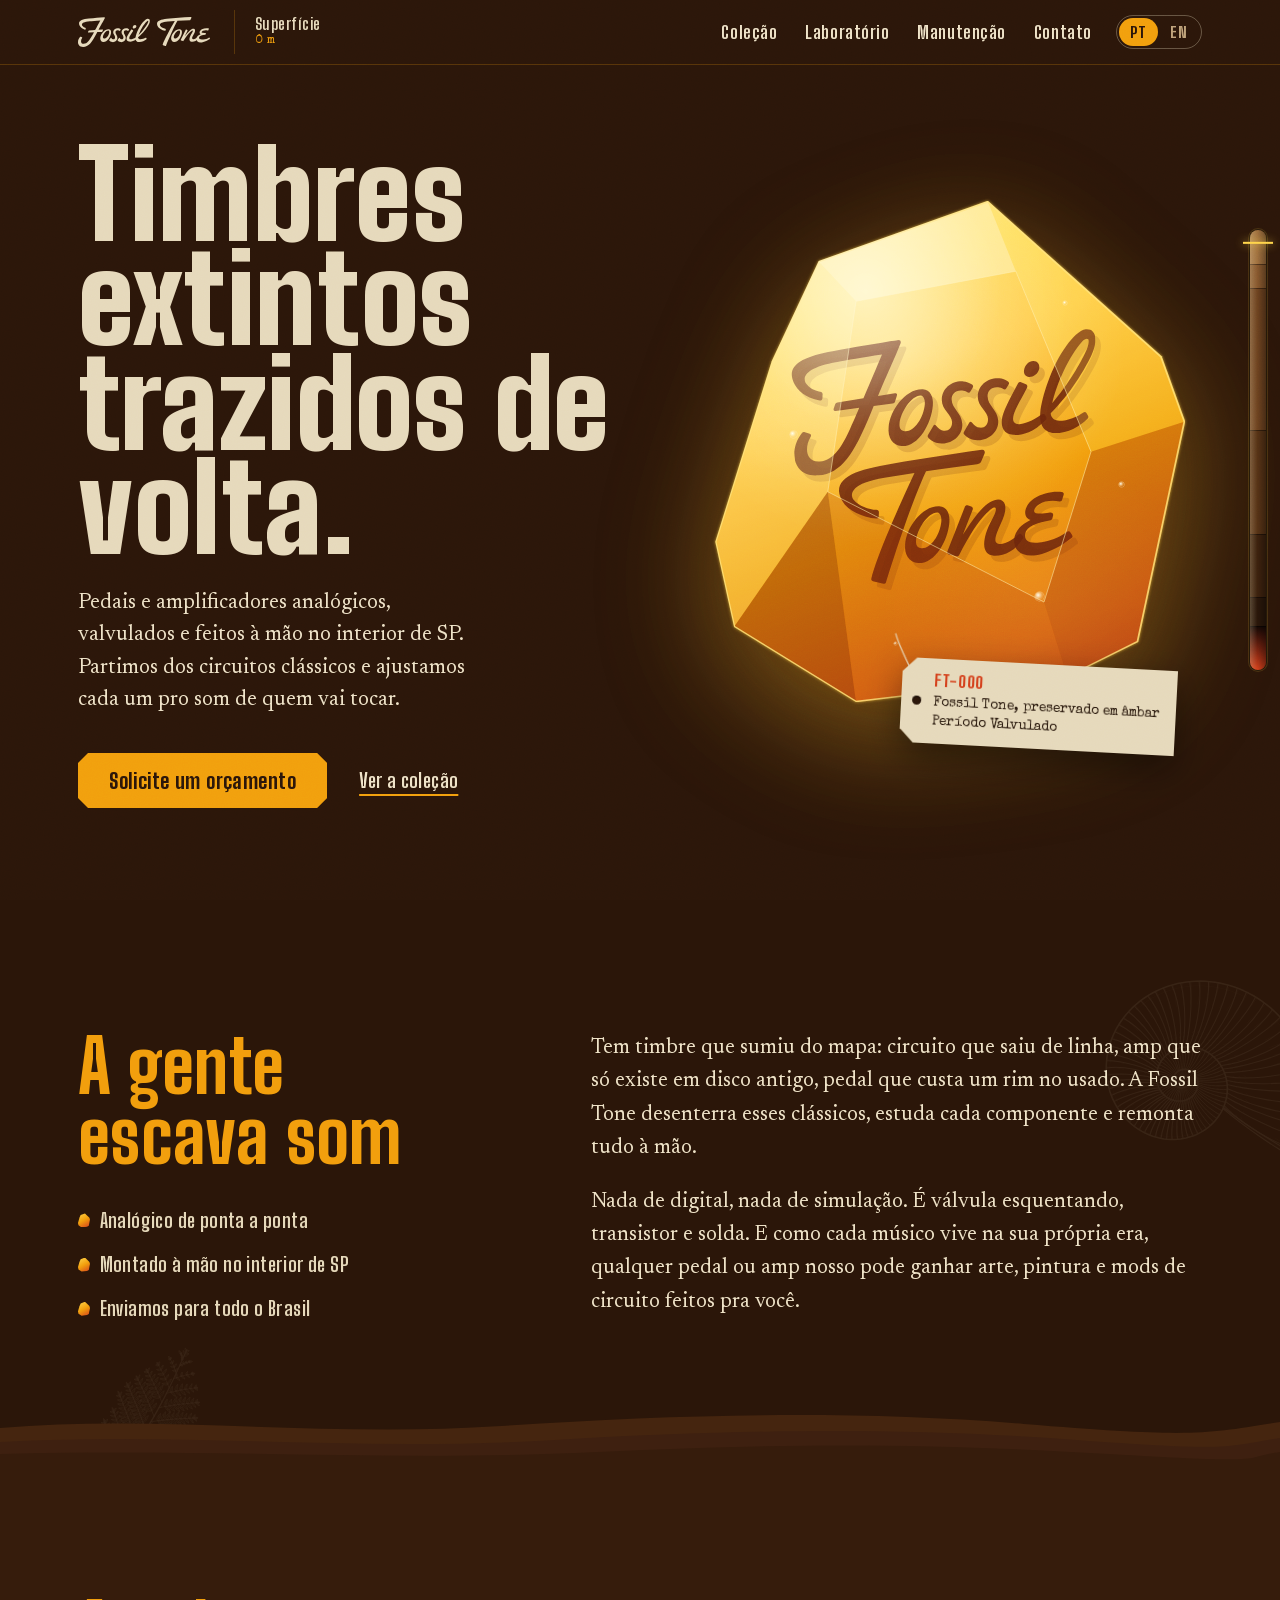
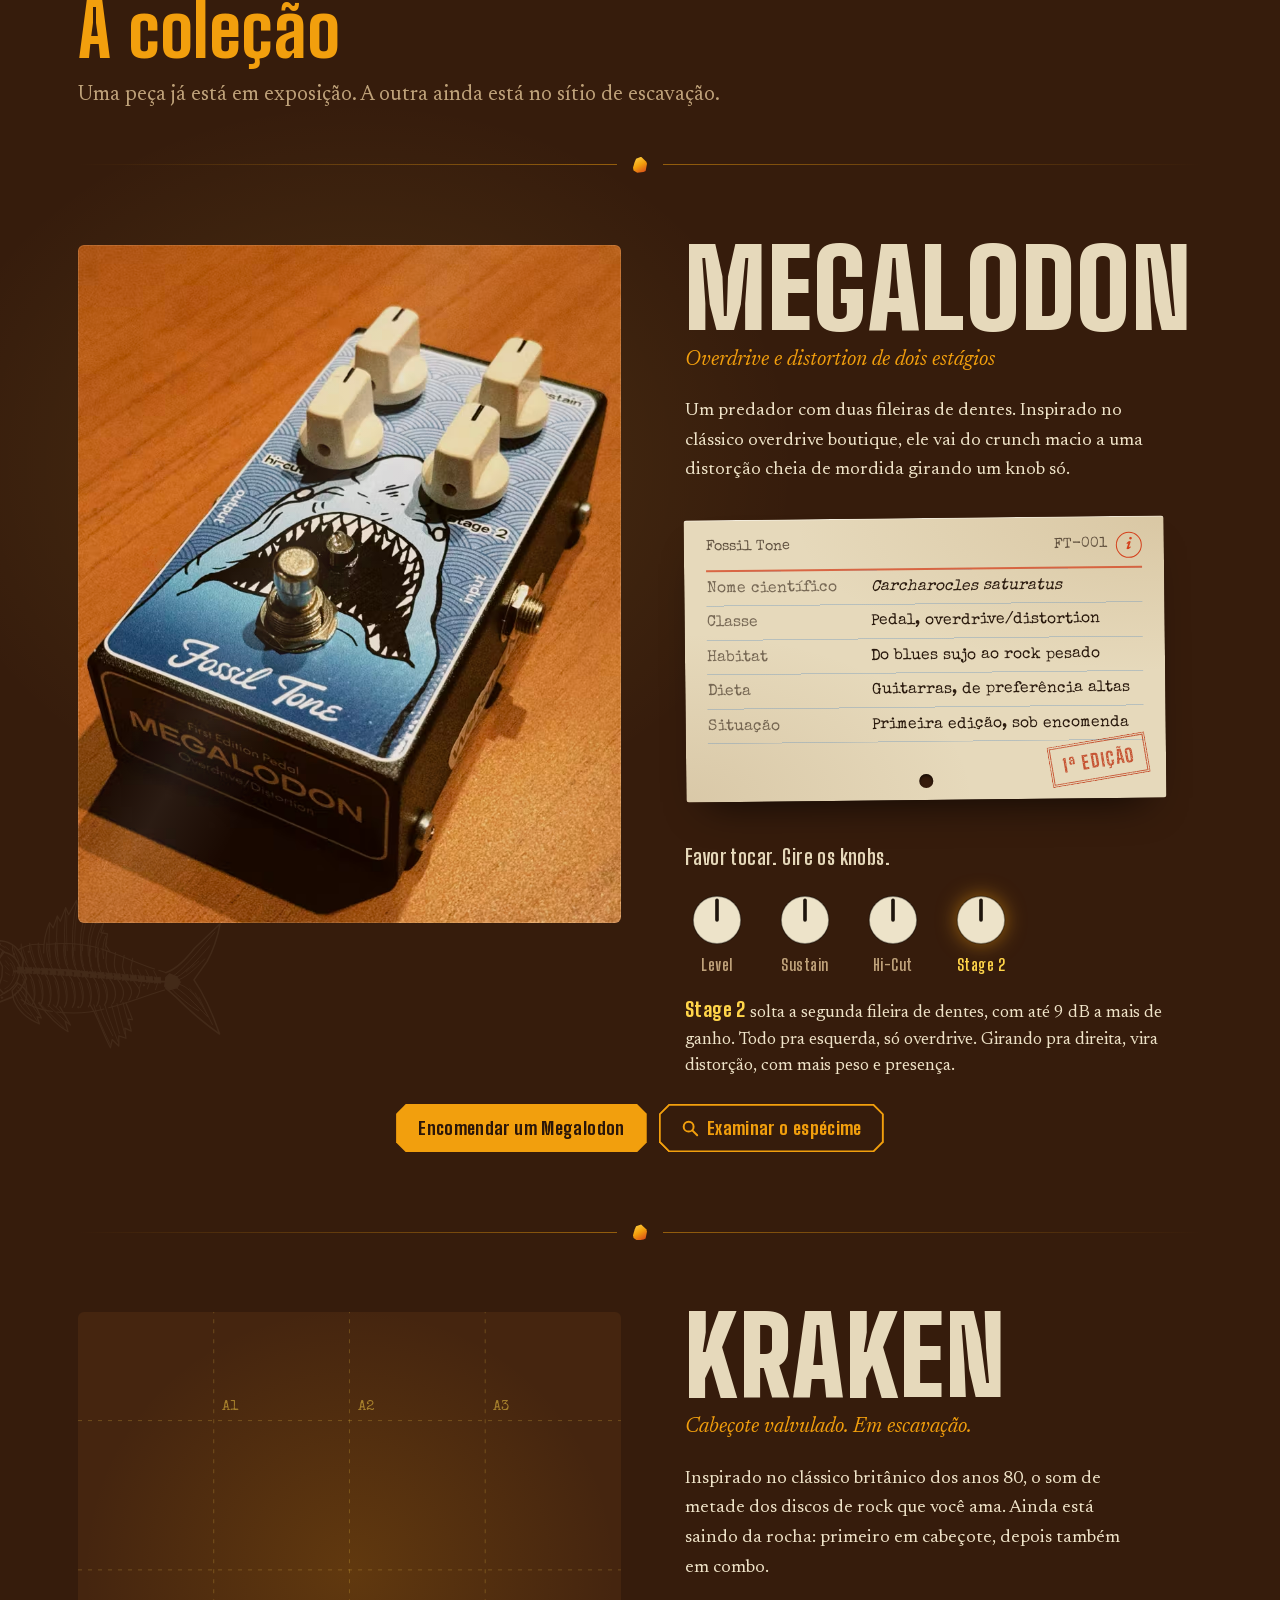
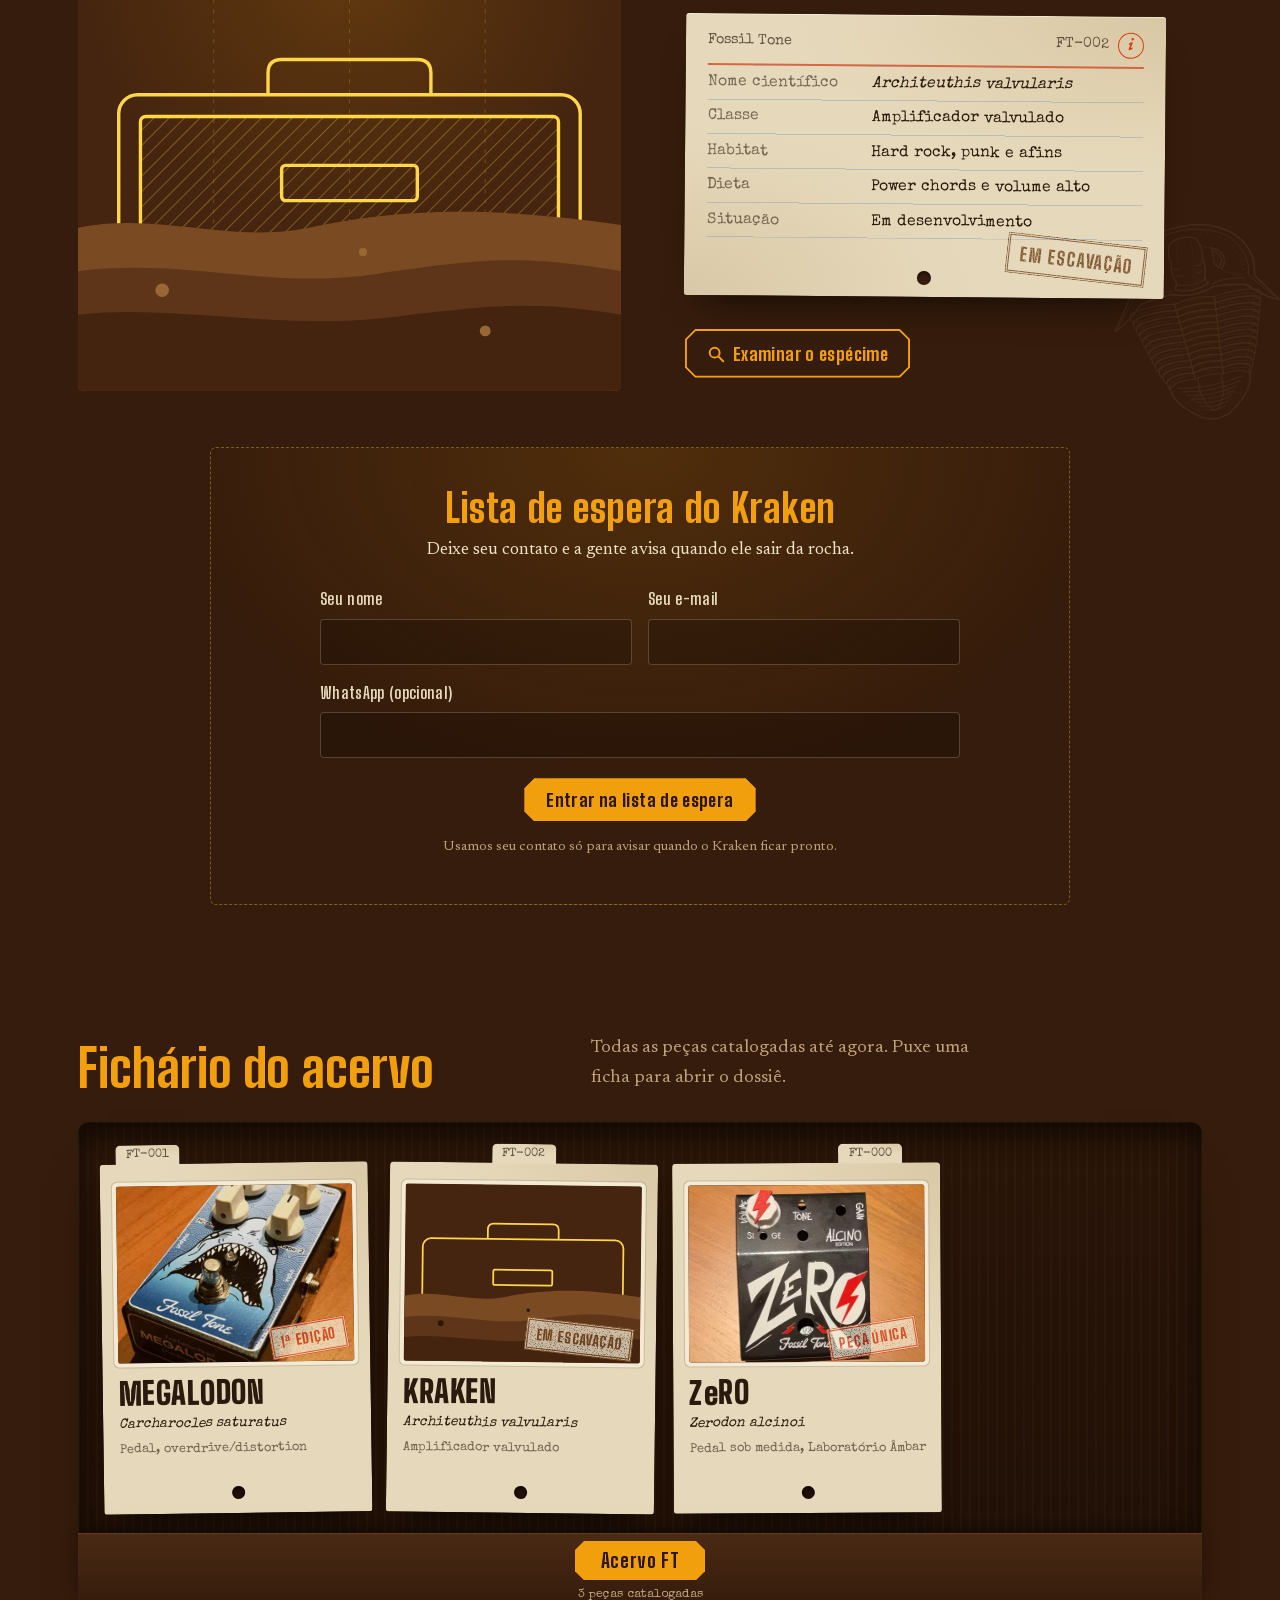
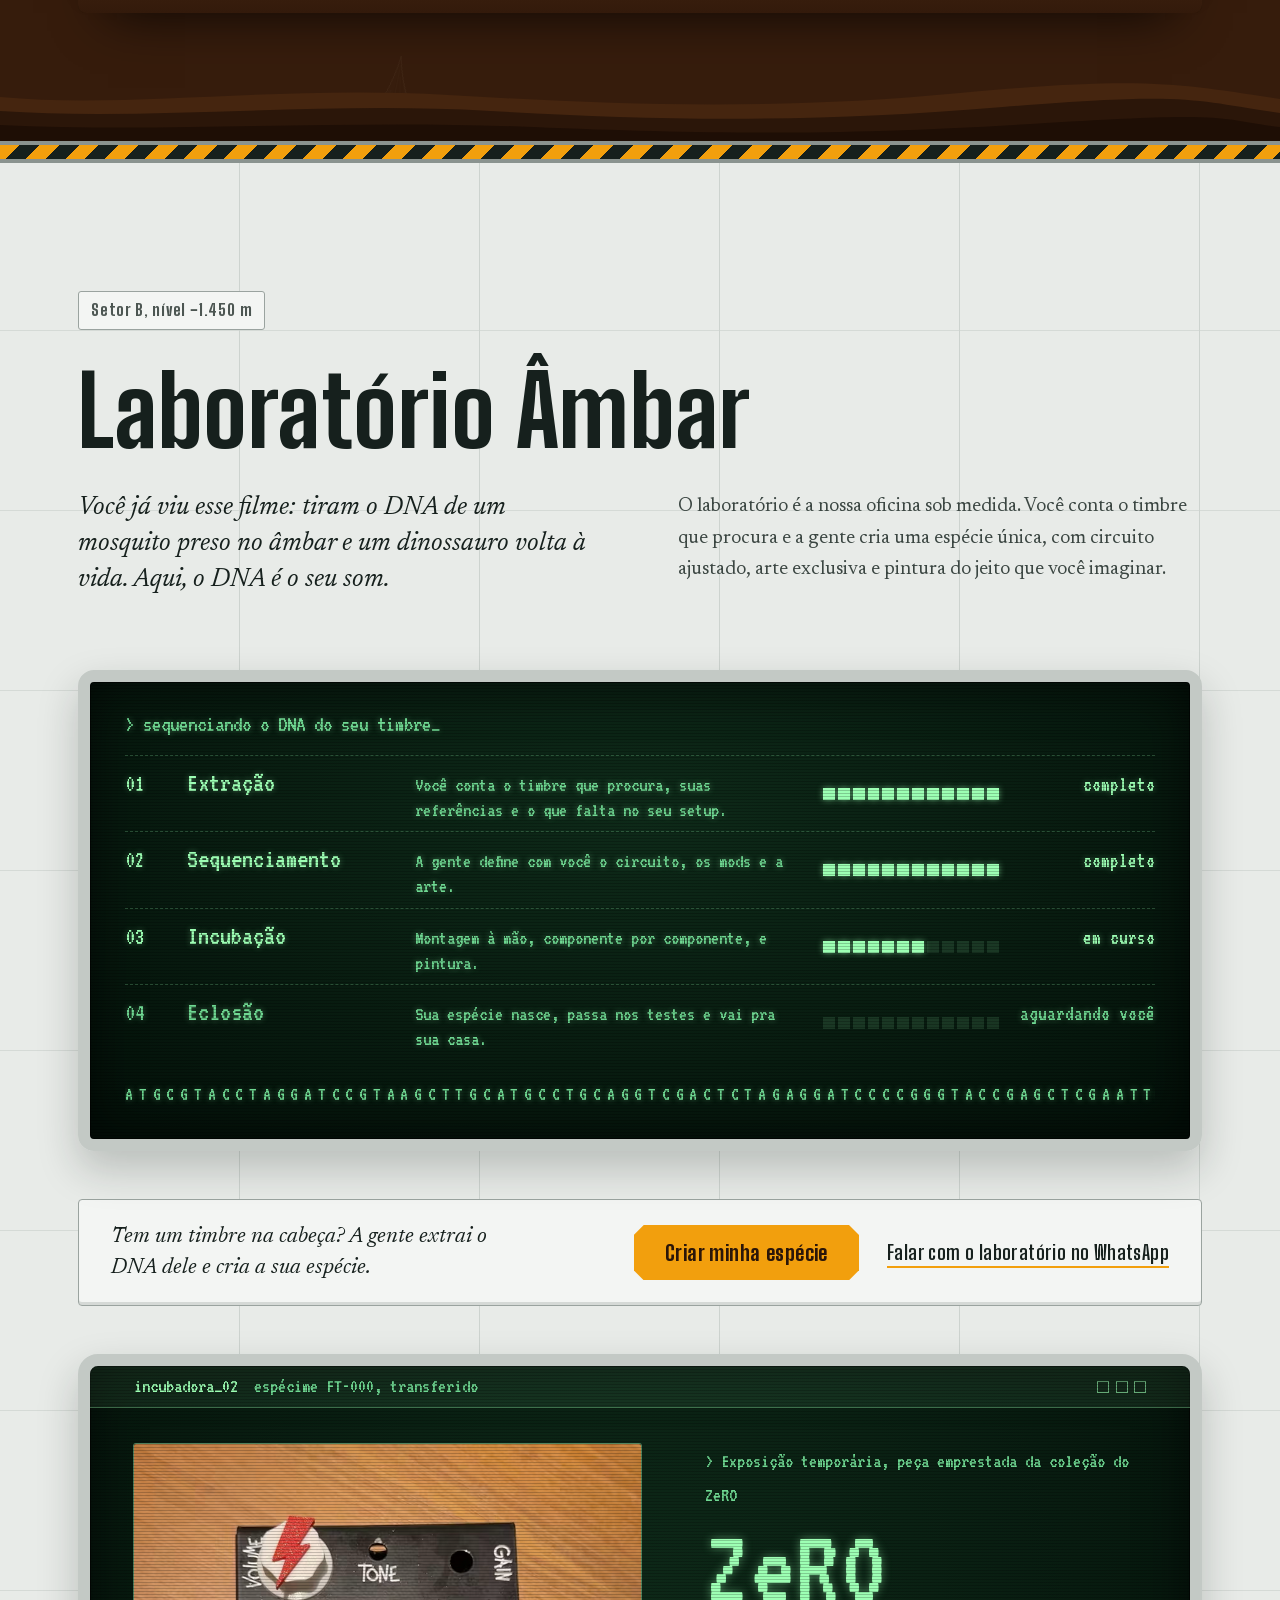
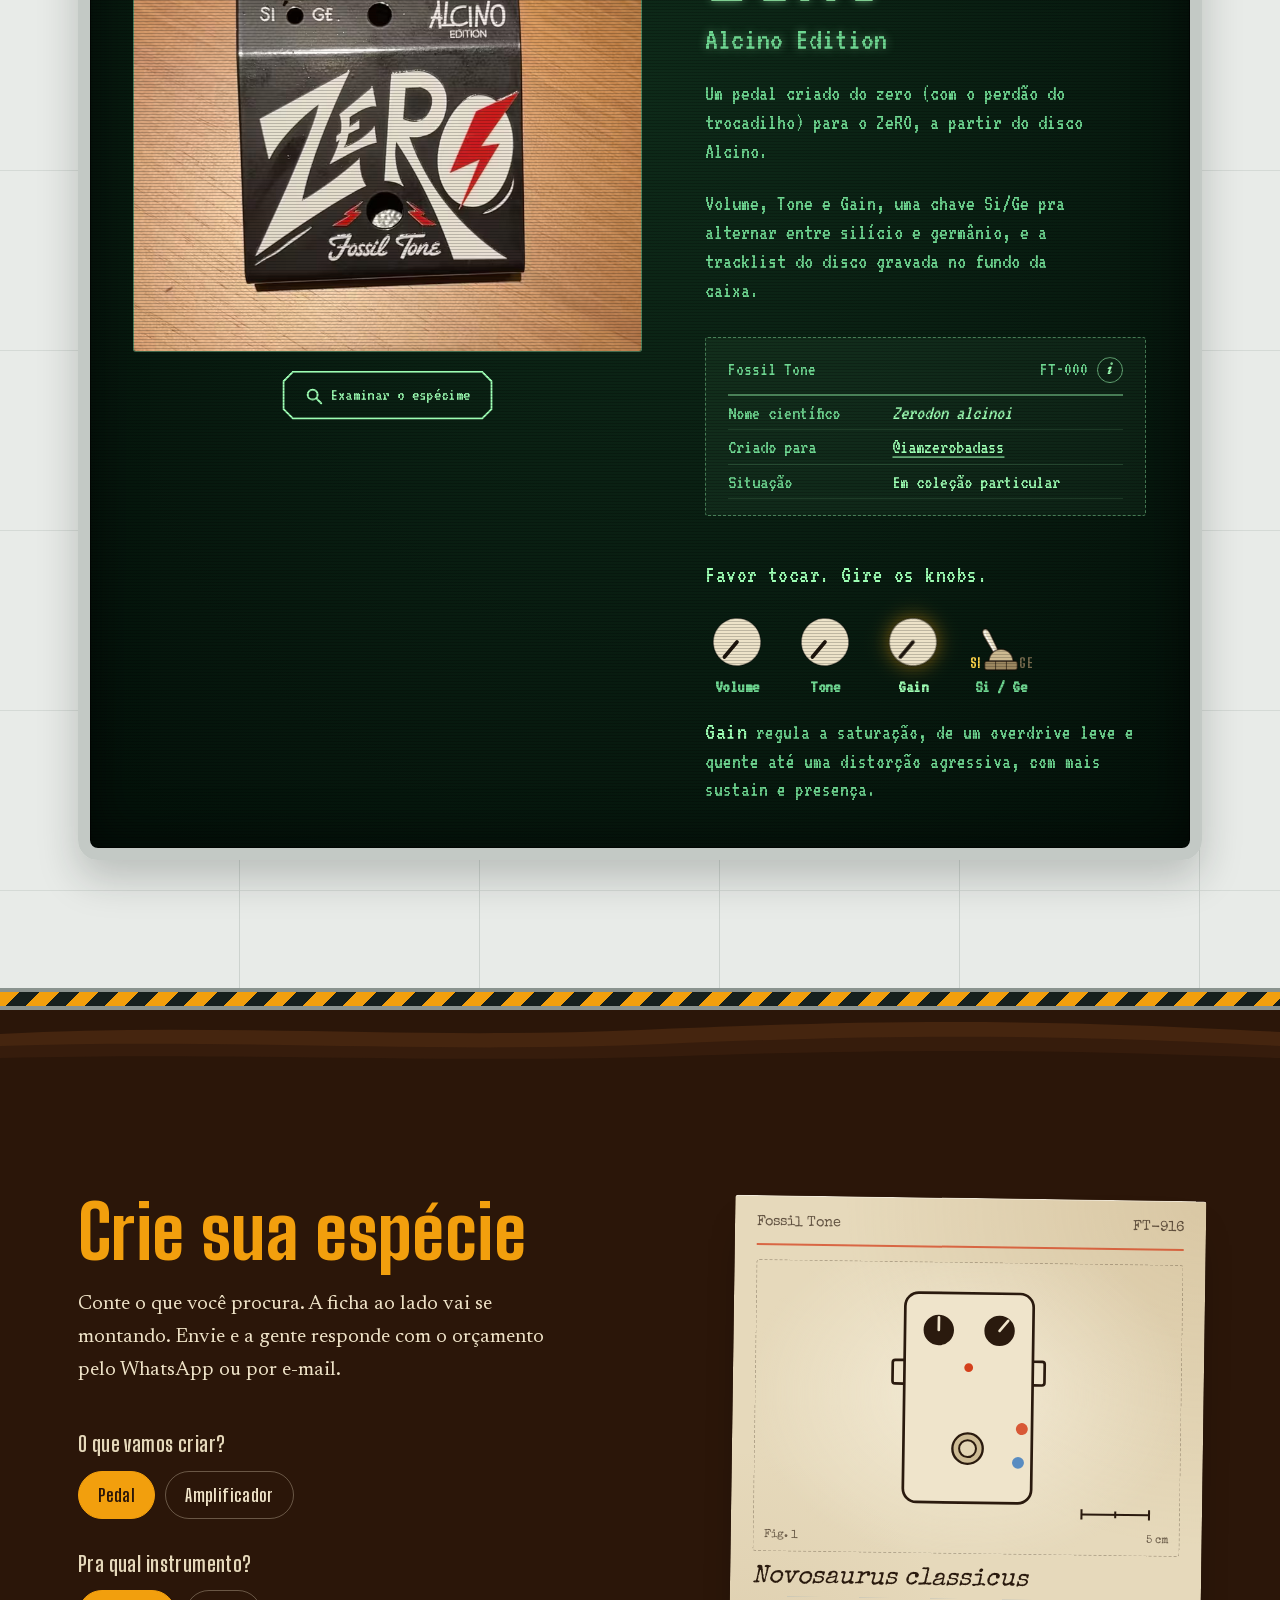
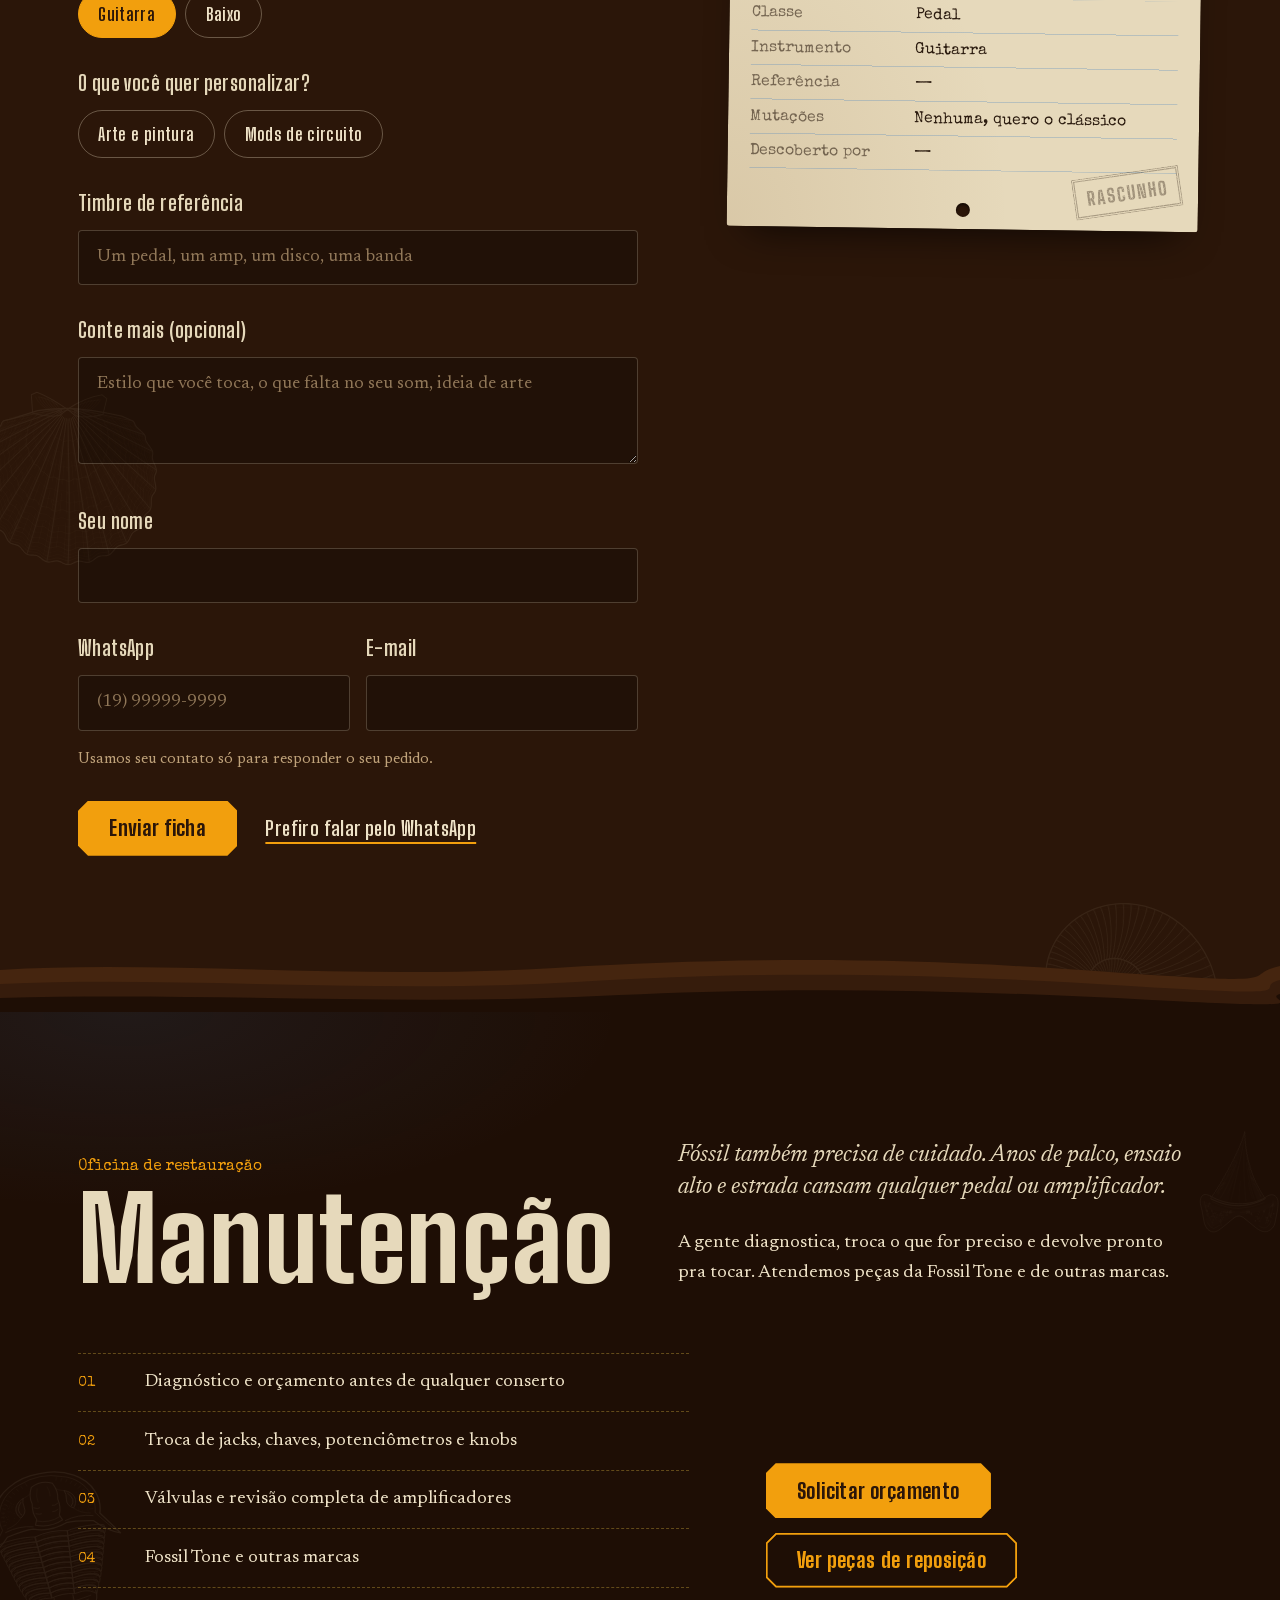
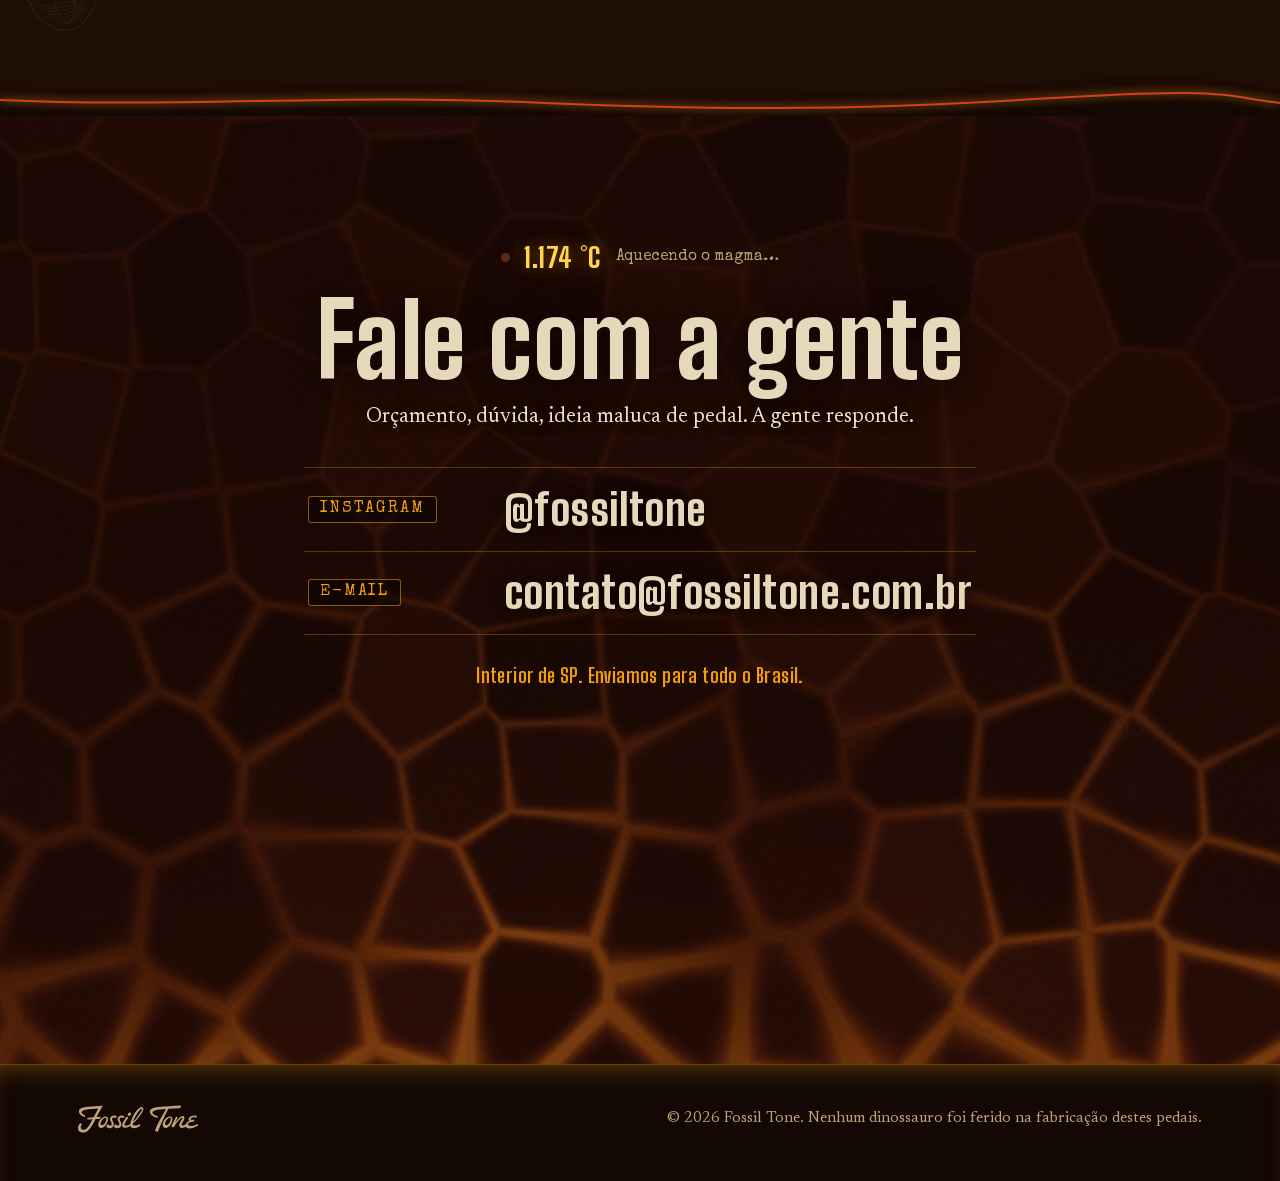
==== commit fcc61dab: "Site: ZeRO vira FT-000, em coleção particular, com Examinar embaixo das fotos Co-Authored-By: Claude" ====
--- a/index.html
+++ b/index.html
@@ -22,7 +22,7 @@
   <link rel="apple-touch-icon" href="assets/apple-touch-icon.png">
   <link rel="preload" href="assets/fonts/big-shoulders-display-latin.woff2" as="font" type="font/woff2" crossorigin>
   <link rel="preload" href="assets/fonts/newsreader-latin.woff2" as="font" type="font/woff2" crossorigin>
-  <link rel="stylesheet" href="styles.css?v=56">
+  <link rel="stylesheet" href="styles.css?v=57">
 </head>
 <body>
 
@@ -425,7 +425,8 @@
 
       <!-- a vitrine do ZeRO fica dentro de uma incubadora: janela escura com moldura de aço na parede branca -->
       <article class="case spot incubator" id="exposicao-zero" aria-labelledby="zero-t">
-        <div class="incubator__bar" aria-hidden="true"><b>incubadora_02</b><span data-i18n="lab.incubator">espécime FT-L01, em incubação</span><span><i></i><i></i><i></i></span></div>
+        <div class="incubator__bar" aria-hidden="true"><b>incubadora_02</b><span data-i18n="lab.incubator">espécime FT-000, transferido</span><span><i></i><i></i><i></i></span></div>
+        <div class="case__media">
         <div class="case__photos">
           <picture class="case__main">
             <source type="image/avif" srcset="assets/img/zero-front-800.avif 800w, assets/img/zero-front-1200.avif 1200w" sizes="(min-width: 861px) 600px, (min-width: 700px) 46vw, calc(100vw - 32px)">
@@ -440,25 +441,26 @@
             <img src="assets/img/zero-back-600.jpg" width="600" height="600" alt="Fundo do pedal com a tracklist do disco Alcino gravada." data-i18n-alt="zero.alt3" loading="lazy" decoding="async">
           </picture>
         </div>
+          <div class="specimen__actions">
+            <button type="button" class="btn btn--ghost examine" data-examine="zero"><svg class="examine__icon" viewBox="0 0 20 20" aria-hidden="true"><circle cx="8.5" cy="8.5" r="5.5"/><path d="M12.6 12.6 18 18"/></svg><span data-i18n="examine">Examinar o espécime</span></button>
+          </div>
+        </div>
         <div class="case__info">
-          <p class="case__kicker" data-i18n="zero.kicker">Exposição temporária, ainda em incubação</p>
+          <p class="case__kicker" data-i18n="zero.kicker">Exposição temporária, peça emprestada da coleção do ZeRO</p>
           <h3 class="species-name species-name--zero" id="zero-t">ZeRO <span>Alcino Edition</span></h3>
           <p data-i18n="zero.p1">Um pedal criado do zero (com o perdão do trocadilho) para o ZeRO, a partir do disco Alcino.</p>
           <p data-i18n="zero.p2">Volume, Tone e Gain, uma chave Si/Ge pra alternar entre silício e germânio, e a tracklist do disco gravada no fundo da caixa.</p>
           <div class="card card--zero">
-            <div class="card__head"><span>Fossil Tone</span><span class="card__no">FT-L01 <button type="button" class="info-btn" data-ficha="zero" aria-label="Abrir a ficha técnica">i</button></span></div>
+            <div class="card__head"><span>Fossil Tone</span><span class="card__no">FT-000 <button type="button" class="info-btn" data-ficha="zero" aria-label="Abrir a ficha técnica">i</button></span></div>
             <dl class="card__rows">
               <div><dt data-i18n="card.sci">Nome científico</dt><dd><i>Zerodon alcinoi</i></dd></div>
               <div><dt data-i18n="card.found">Criado para</dt><dd><a href="https://instagram.com/iamzerobadass" target="_blank" rel="noopener">@iamzerobadass</a></dd></div>
-              <div><dt data-i18n="card.status">Situação</dt><dd data-i18n="zero.status">Em desenvolvimento</dd></div>
+              <div><dt data-i18n="card.status">Situação</dt><dd data-i18n="zero.status">Em coleção particular</dd></div>
             </dl>
             <span class="card__hole" aria-hidden="true"></span>
           </div>
           <!-- knobs do ZeRO: montados pelo acervo.js a partir do "painel" no catalogo.json -->
           <div data-painel="zero"></div>
-        </div>
-        <div class="specimen__actions">
-          <button type="button" class="btn btn--ghost examine" data-examine="zero"><svg class="examine__icon" viewBox="0 0 20 20" aria-hidden="true"><circle cx="8.5" cy="8.5" r="5.5"/><path d="M12.6 12.6 18 18"/></svg><span data-i18n="examine">Examinar o espécime</span></button>
         </div>
       </article>
     </div>
@@ -683,7 +685,7 @@
 <dialog class="sheet dossier" id="dossier" aria-labelledby="dossier-title"></dialog>
 <dialog class="sheet ficha" id="ficha-dialog" aria-labelledby="ficha-title"></dialog>
 
-<script src="base.js?v=5"></script>
+<script src="base.js?v=6"></script>
 <script src="main.js?v=22"></script>
 <script src="acervo.js?v=17"></script>
 </body>
--- a/styles.css
+++ b/styles.css
@@ -1892,3 +1892,6 @@
   html { scroll-behavior: auto; }
   *, *::before, *::after { transition-duration: .01ms !important; animation-duration: .01ms !important; transition-delay: 0s !important; }
 }
+
+/* ZeRO: botão Examinar logo embaixo das fotos */
+.case__media .specimen__actions { margin-top: 1.25rem; justify-content: center; }
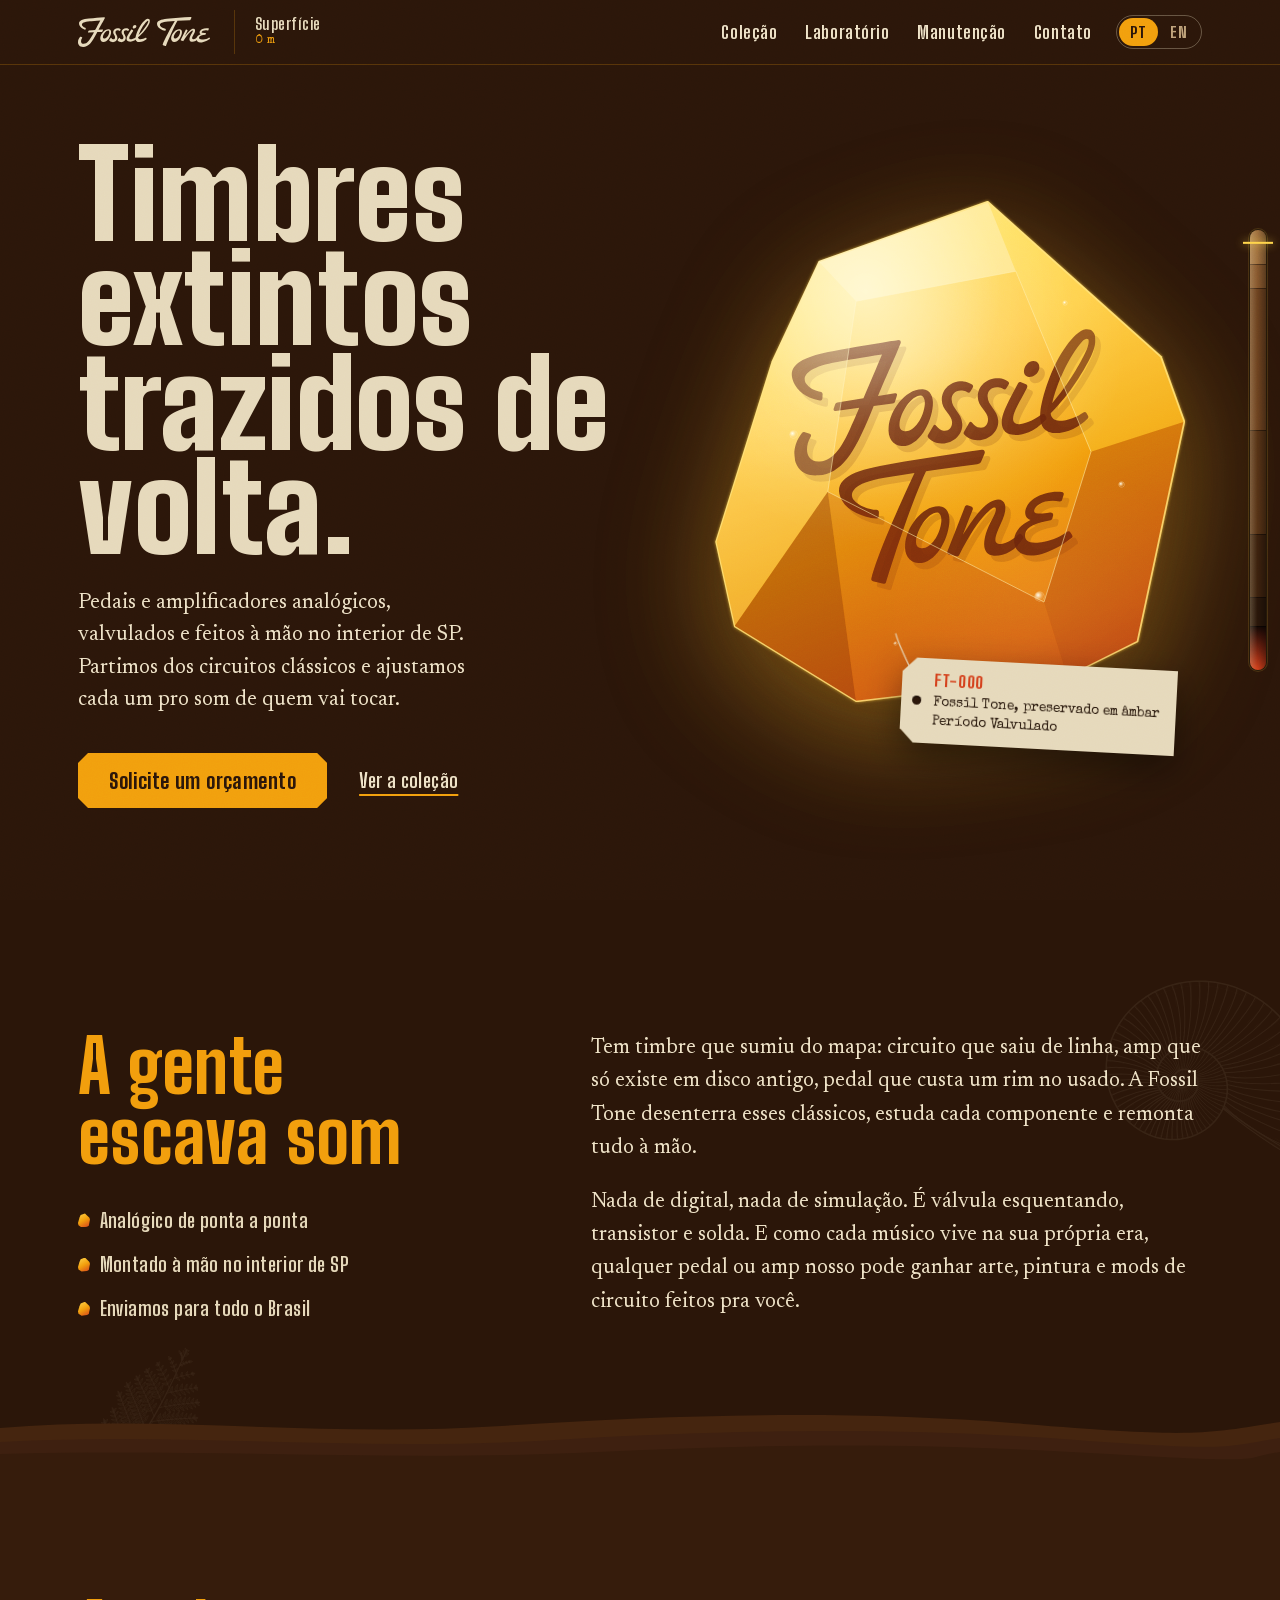
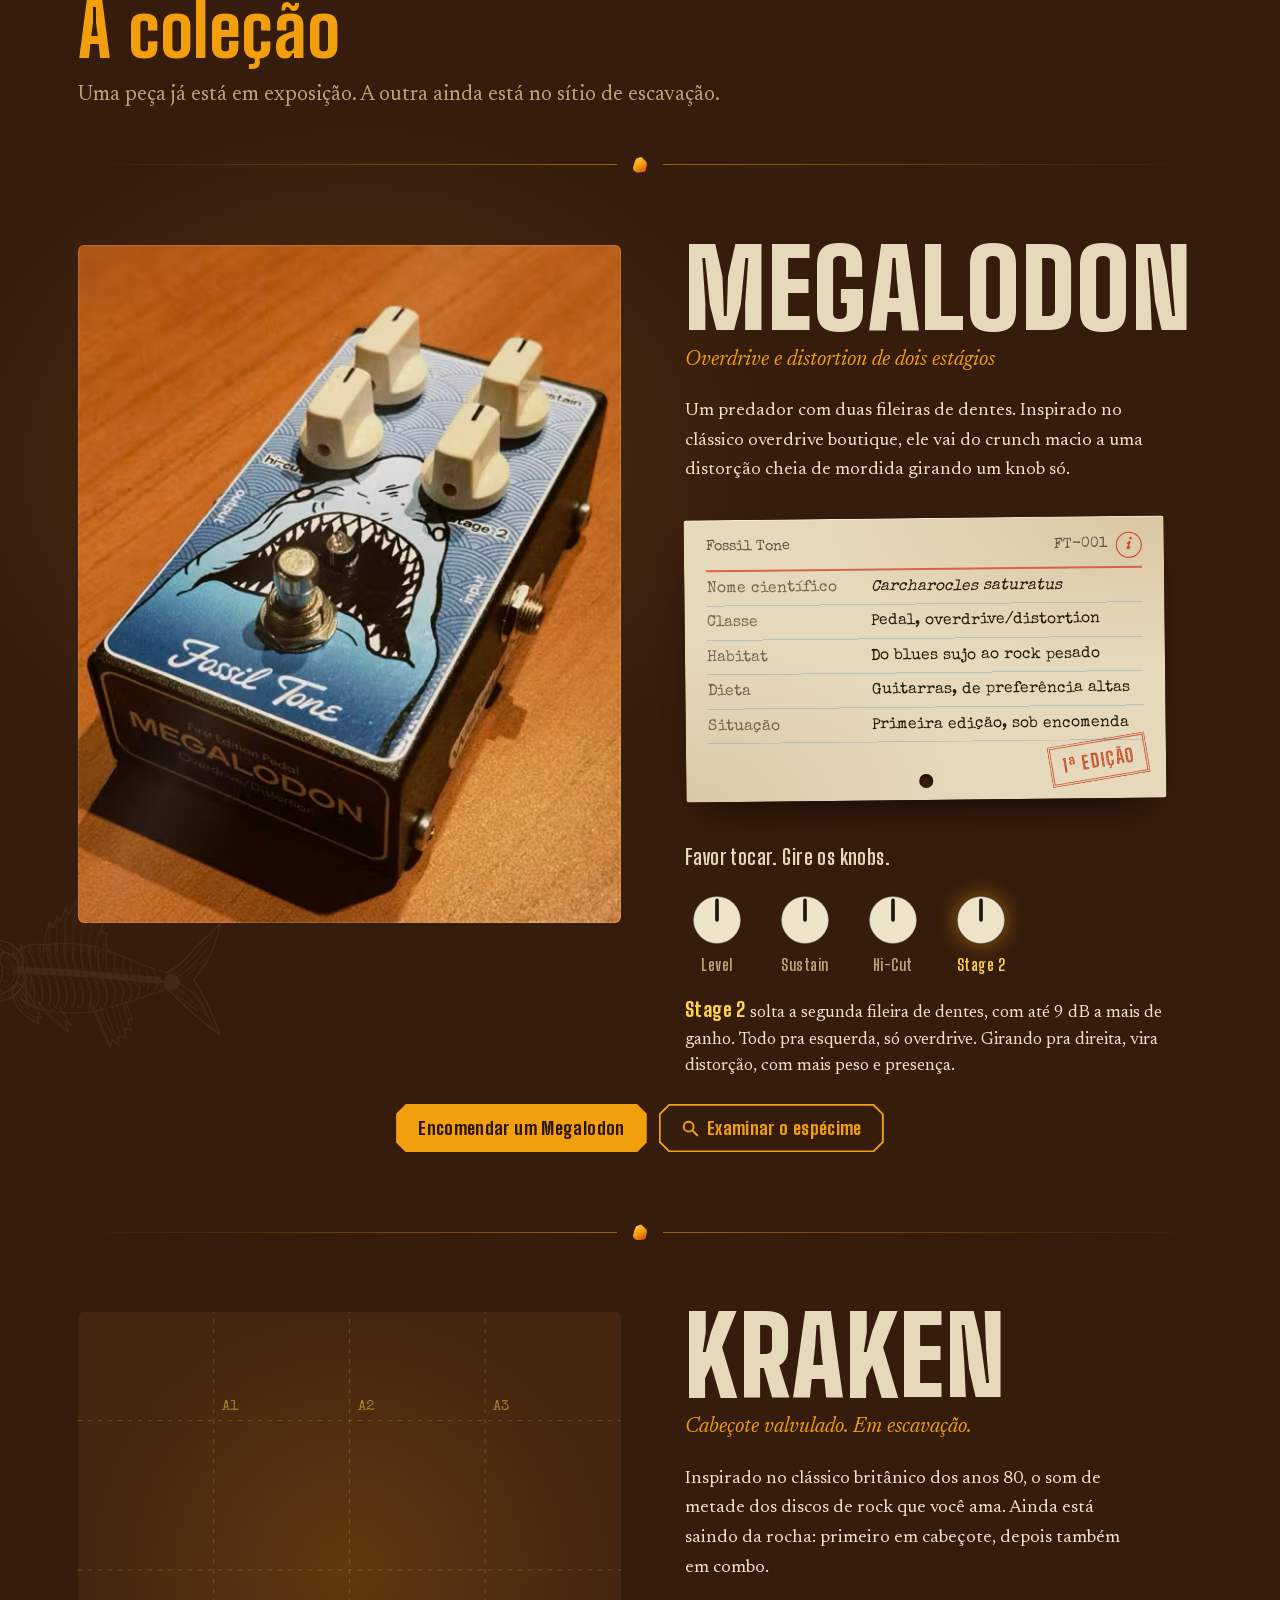
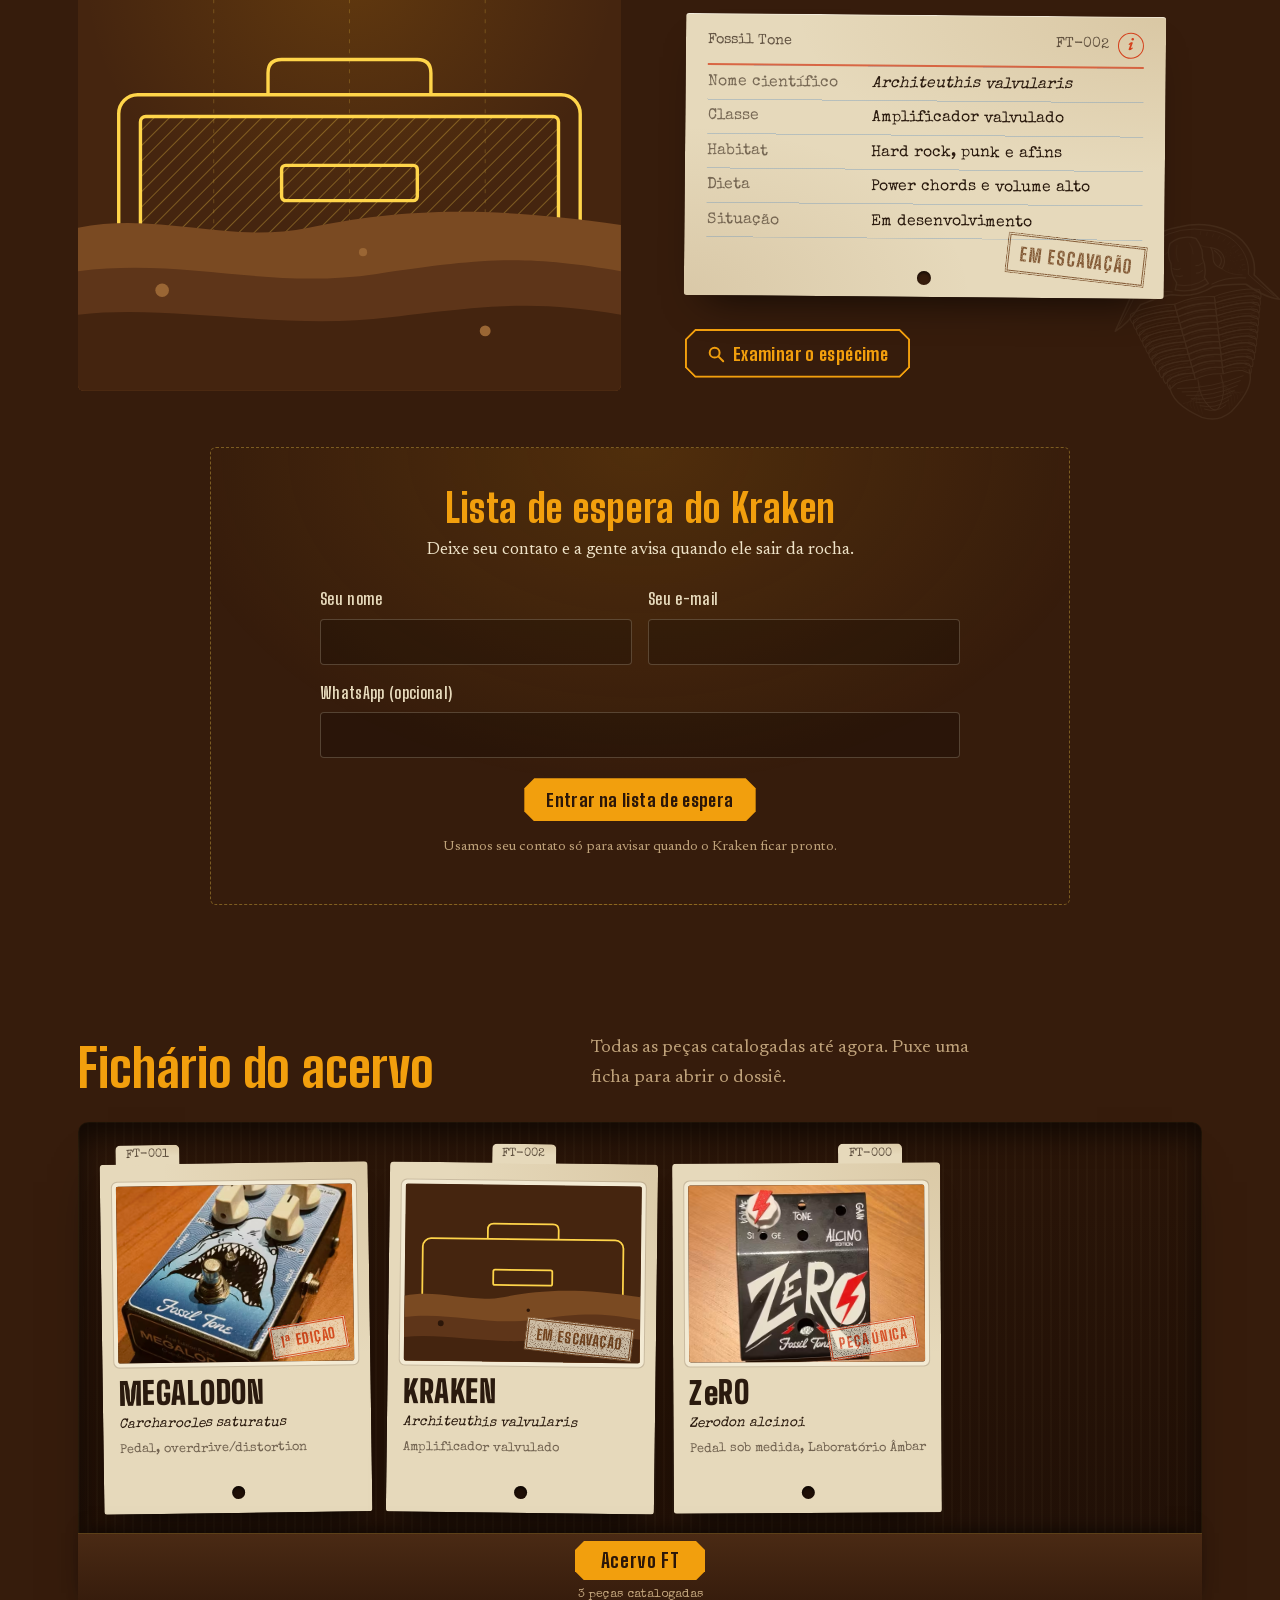
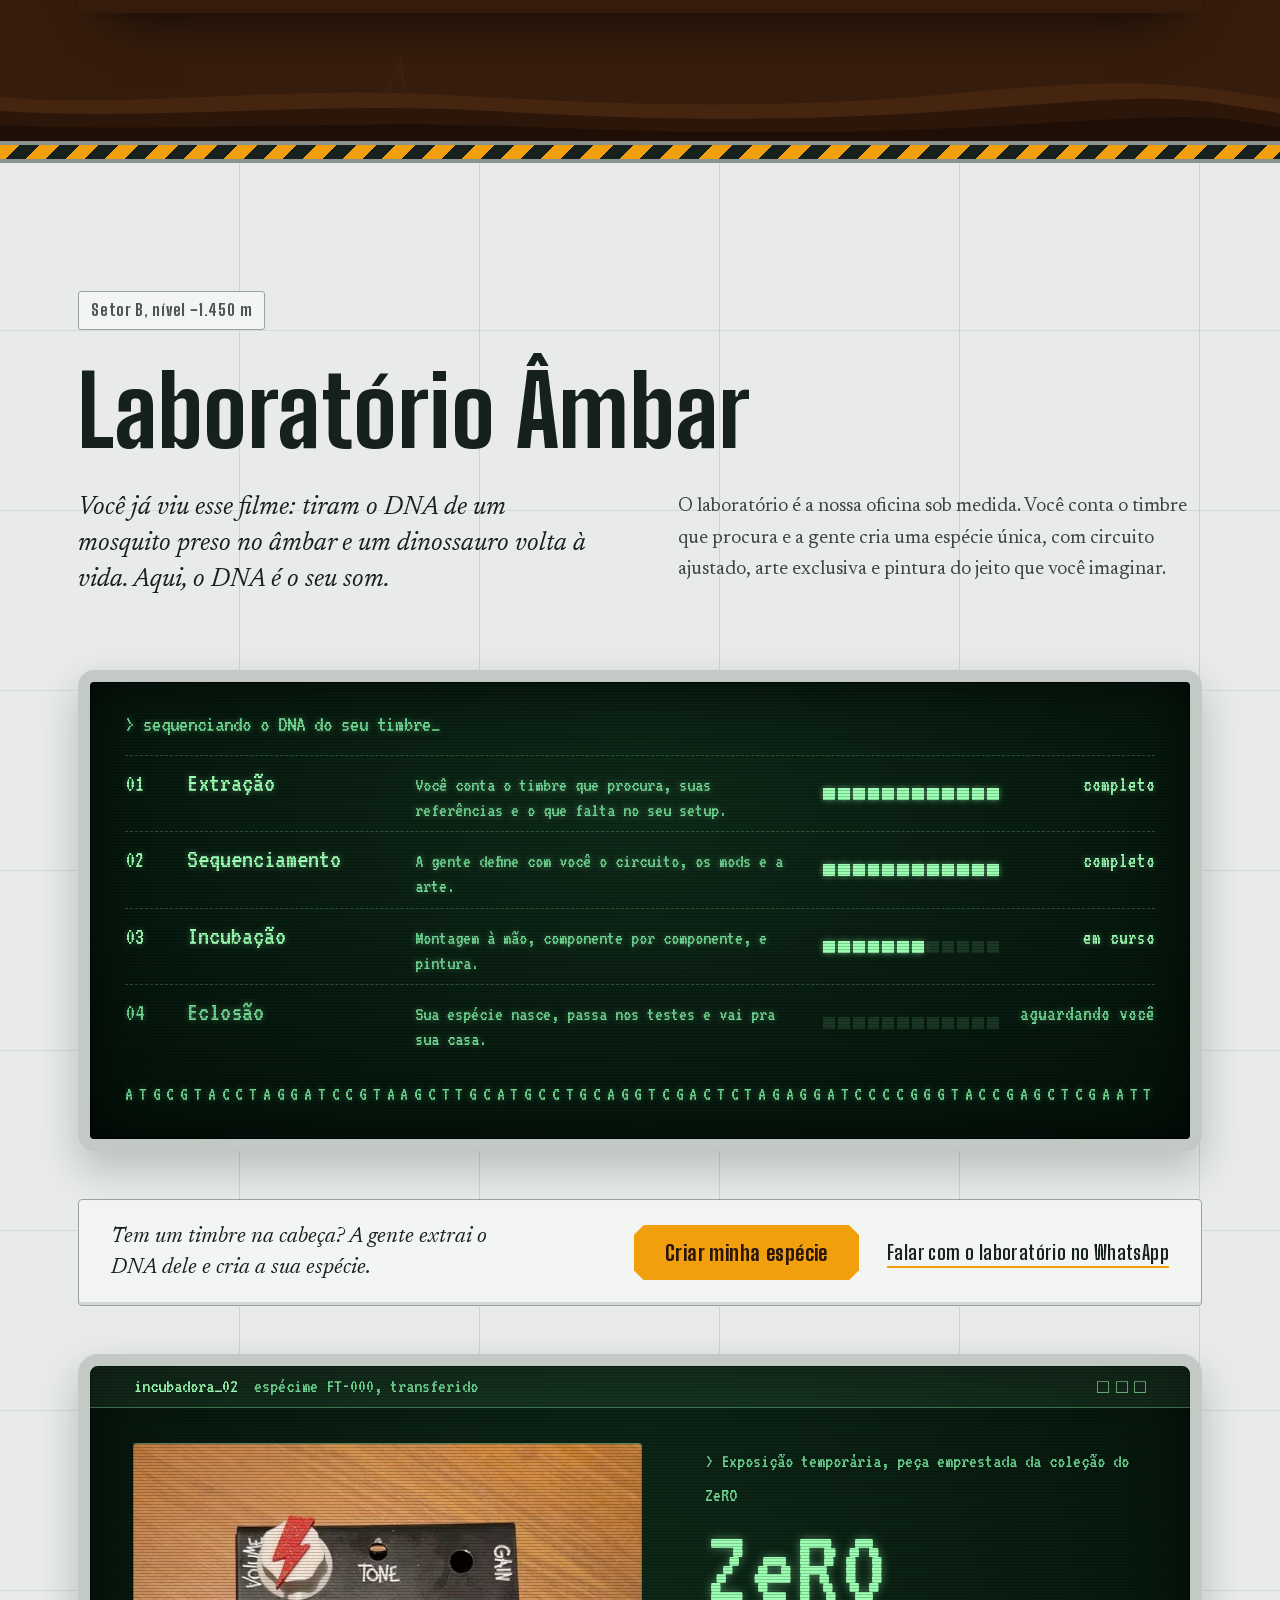
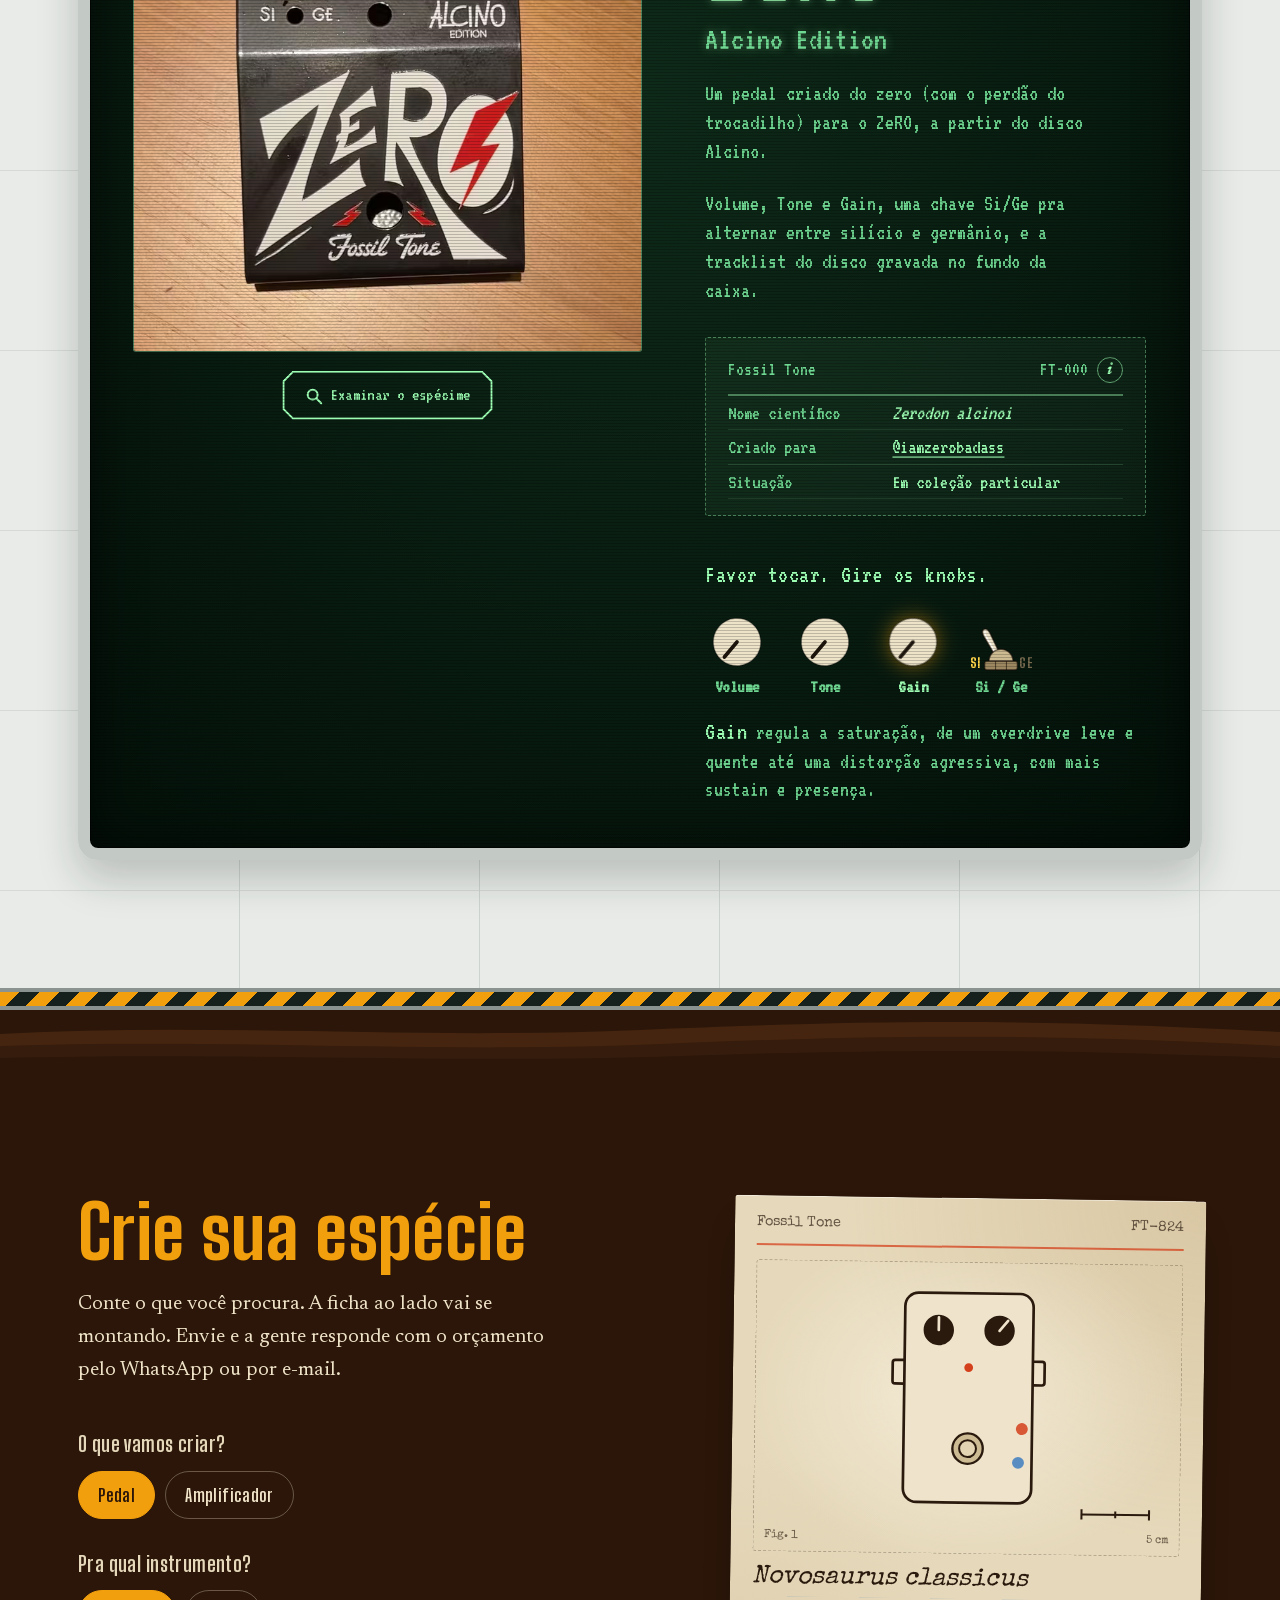
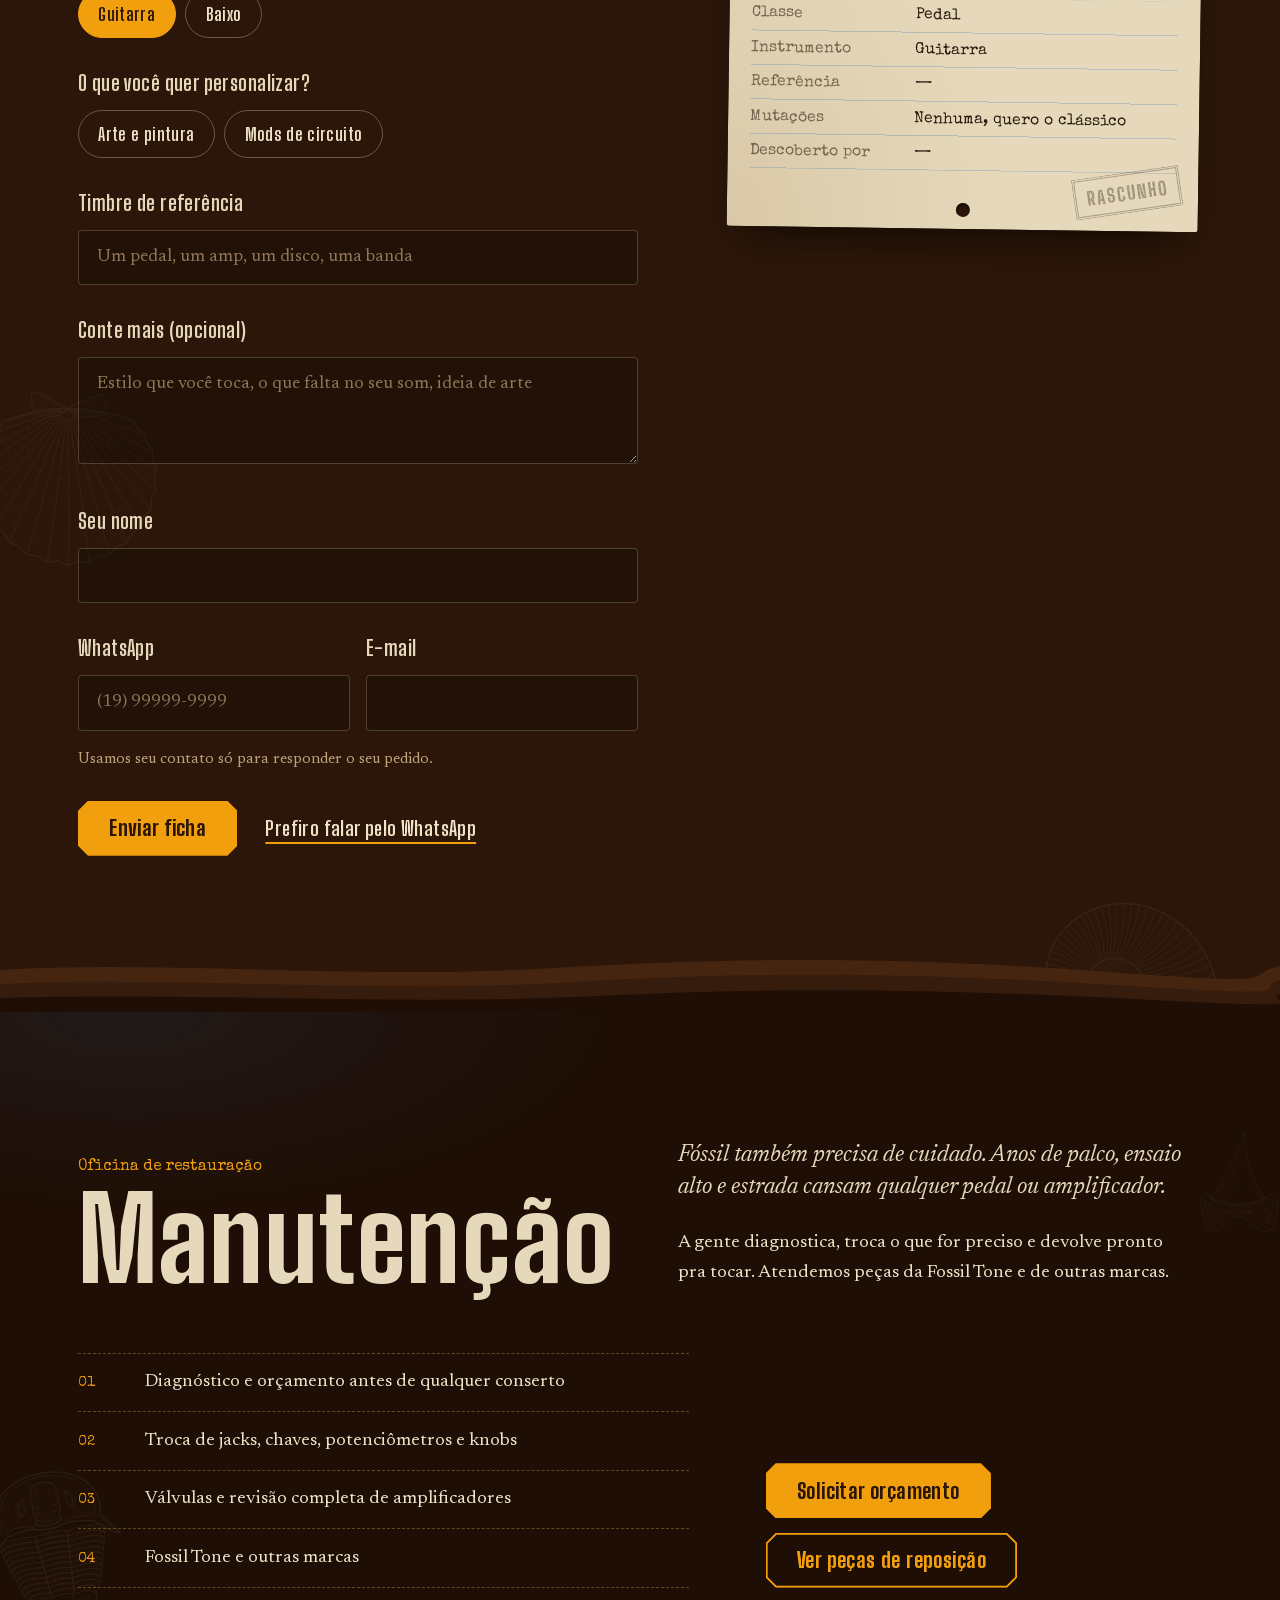
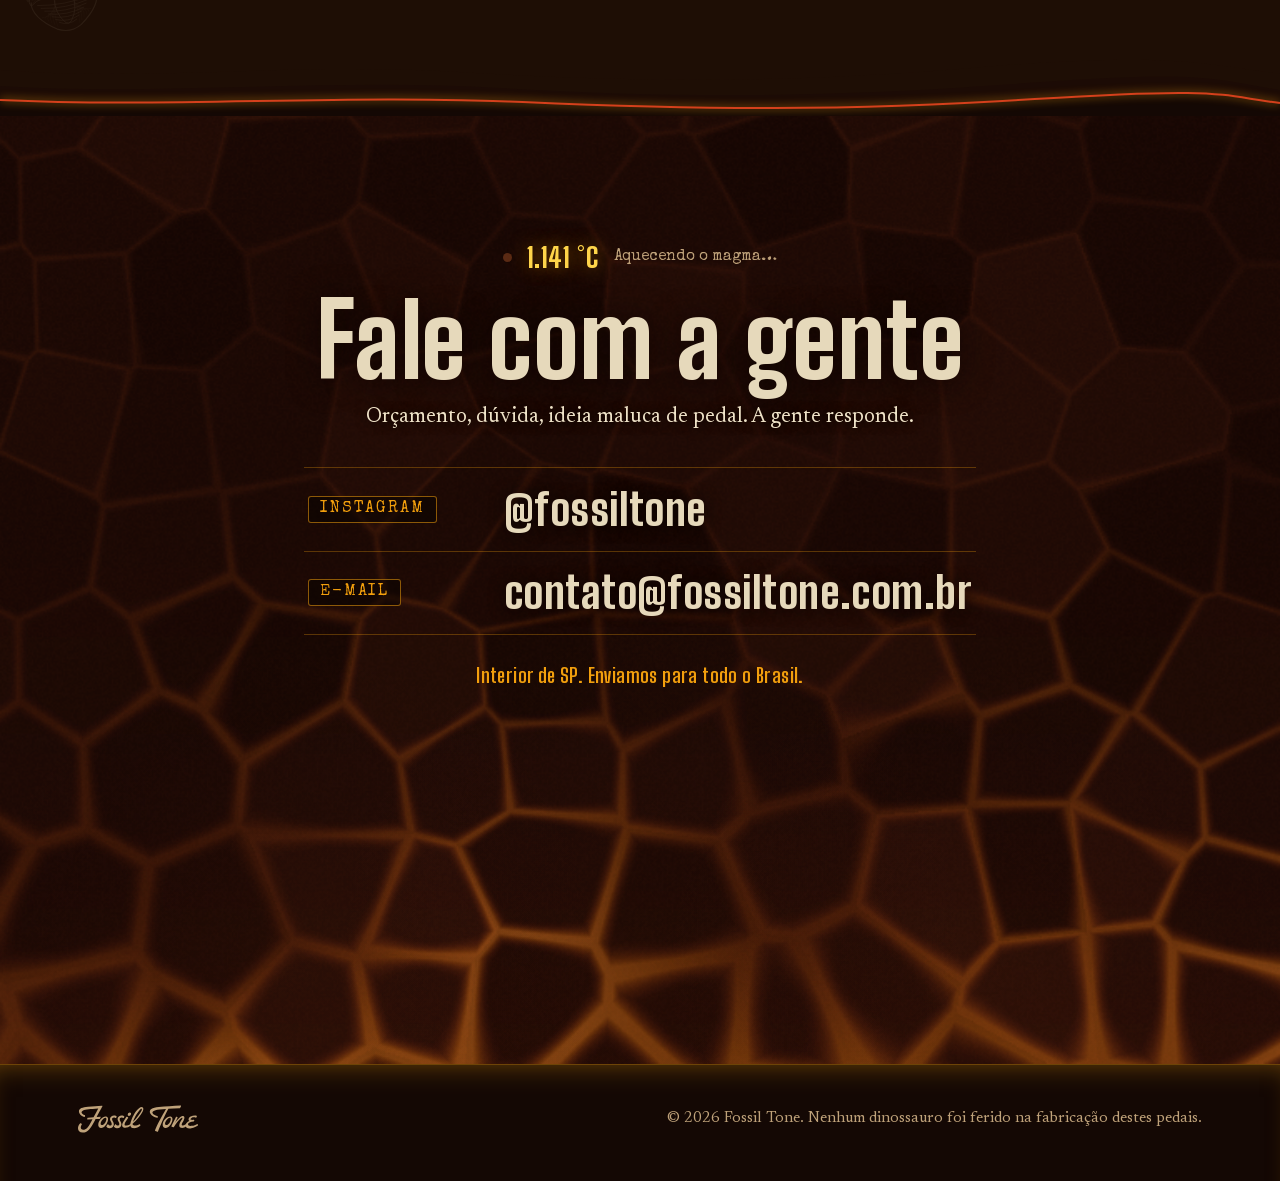
==== commit 01926a44: "Site: mais leve (cache longo, preconnect, foto de 560 px, SVGs e figura do Megalodon otimizados) Co-" ====
--- a/index.html
+++ b/index.html
@@ -20,6 +20,7 @@
   <link rel="icon" href="assets/favicon.svg" type="image/svg+xml">
   <link rel="icon" href="assets/favicon.png" type="image/png">
   <link rel="apple-touch-icon" href="assets/apple-touch-icon.png">
+  <link rel="preconnect" href="https://mlyahqfoslwzbwjoxaas.supabase.co" crossorigin>
   <link rel="preload" href="assets/fonts/big-shoulders-display-latin.woff2" as="font" type="font/woff2" crossorigin>
   <link rel="preload" href="assets/fonts/newsreader-latin.woff2" as="font" type="font/woff2" crossorigin>
   <link rel="stylesheet" href="styles.css?v=57">
@@ -218,8 +219,8 @@
         <div class="gallery">
           <div class="gallery__main">
             <picture>
-              <source id="gallery-main-avif" type="image/avif" srcset="assets/img/megalodon-angle-800.avif 800w, assets/img/megalodon-angle-1200.avif 1200w" sizes="(min-width: 861px) 540px, (min-width: 700px) 46vw, calc(100vw - 32px)">
-              <img id="gallery-main" src="assets/img/megalodon-angle-800.jpg" srcset="assets/img/megalodon-angle-800.jpg 800w, assets/img/megalodon-angle-1200.jpg 1200w" sizes="(min-width: 861px) 540px, (min-width: 700px) 46vw, calc(100vw - 32px)" width="800" height="1200" alt="Megalodon em ângulo sobre uma mesa de madeira." loading="lazy" decoding="async">
+              <source id="gallery-main-avif" type="image/avif" srcset="assets/img/megalodon-angle-560.avif 560w, assets/img/megalodon-angle-800.avif 800w, assets/img/megalodon-angle-1200.avif 1200w" sizes="(min-width: 1220px) 540px, (min-width: 861px) 45vw, (min-width: 700px) 46vw, calc(100vw - 32px)">
+              <img id="gallery-main" src="assets/img/megalodon-angle-800.jpg" srcset="assets/img/megalodon-angle-560.jpg 560w, assets/img/megalodon-angle-800.jpg 800w, assets/img/megalodon-angle-1200.jpg 1200w" sizes="(min-width: 1220px) 540px, (min-width: 861px) 45vw, (min-width: 700px) 46vw, calc(100vw - 32px)" width="800" height="1200" alt="Megalodon em ângulo sobre uma mesa de madeira." loading="lazy" decoding="async">
             </picture>
           </div>
           <div class="gallery__thumbs" role="group" aria-label="Fotos do Megalodon" data-i18n-aria="mega.photos">
@@ -685,8 +686,8 @@
 <dialog class="sheet dossier" id="dossier" aria-labelledby="dossier-title"></dialog>
 <dialog class="sheet ficha" id="ficha-dialog" aria-labelledby="ficha-title"></dialog>
 
-<script src="base.js?v=6"></script>
-<script src="main.js?v=22"></script>
+<script src="base.js?v=7"></script>
+<script src="main.js?v=23"></script>
 <script src="acervo.js?v=17"></script>
 </body>
 </html>
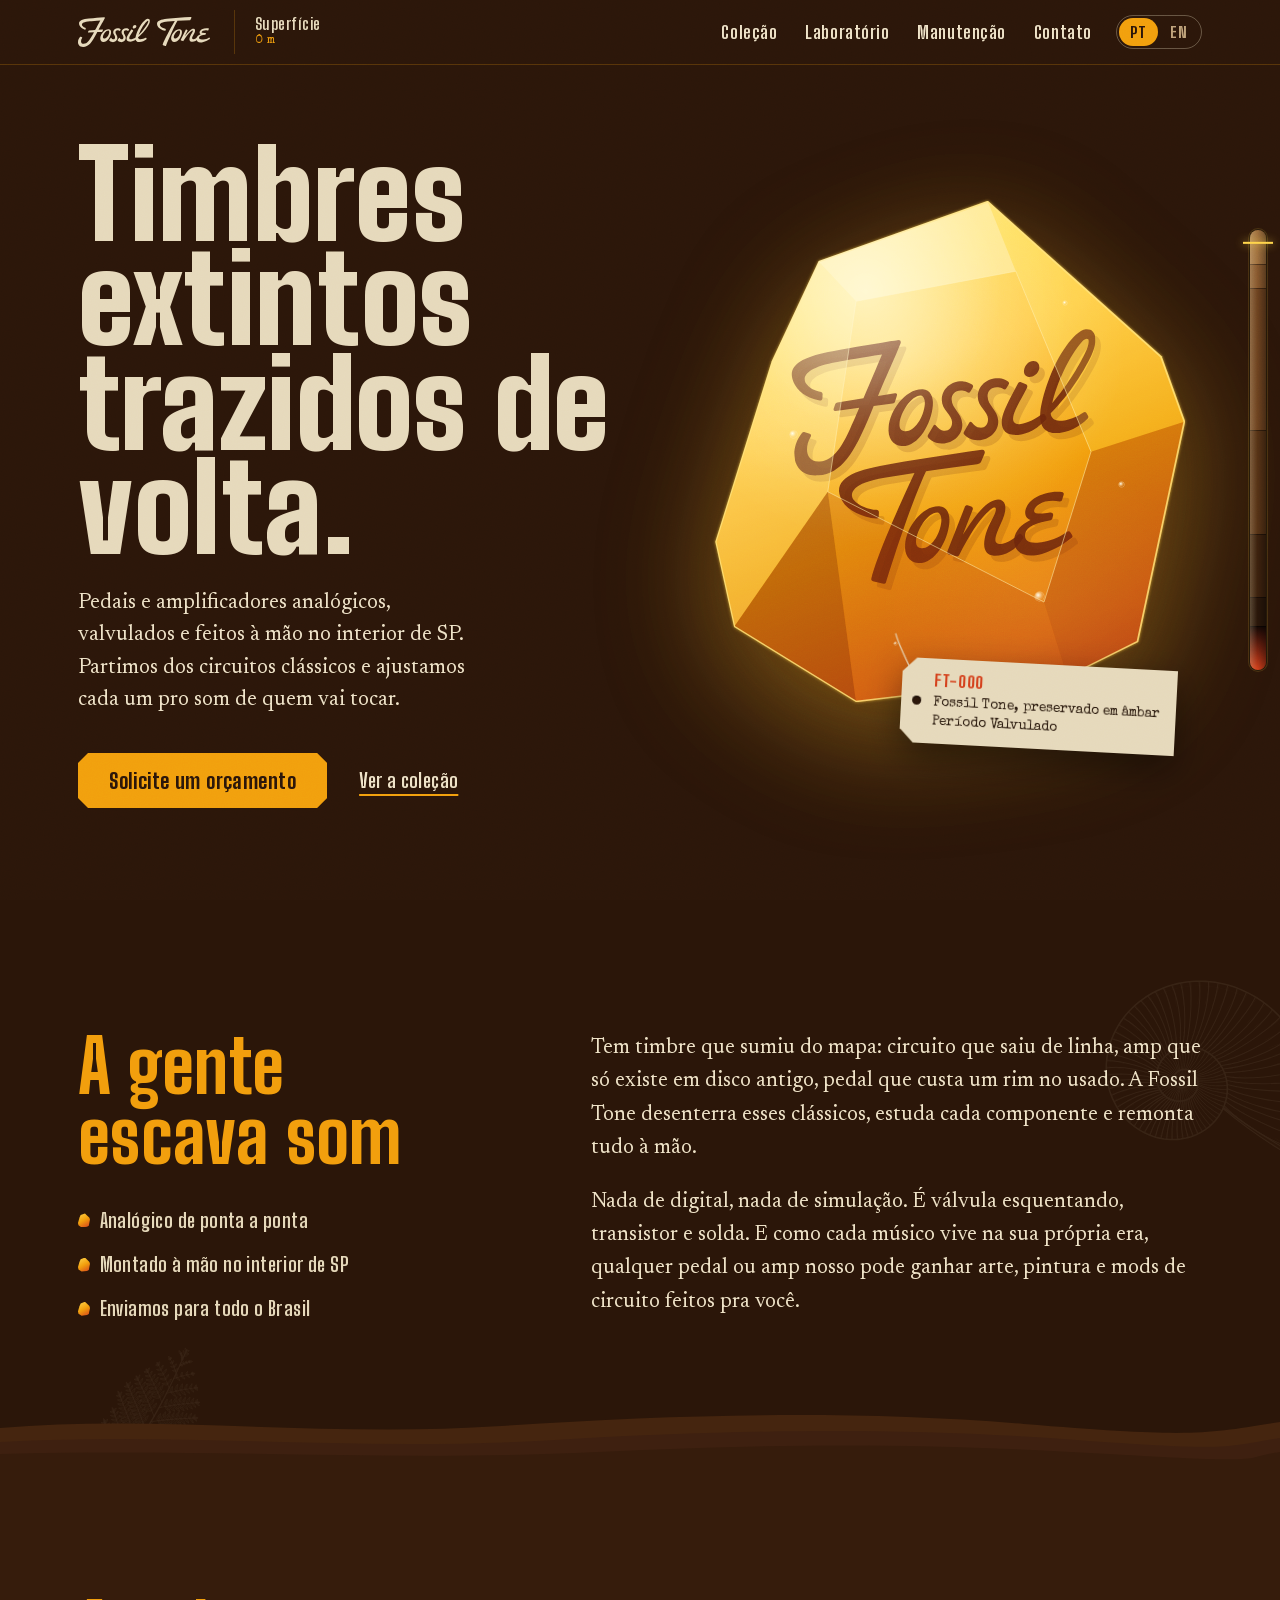
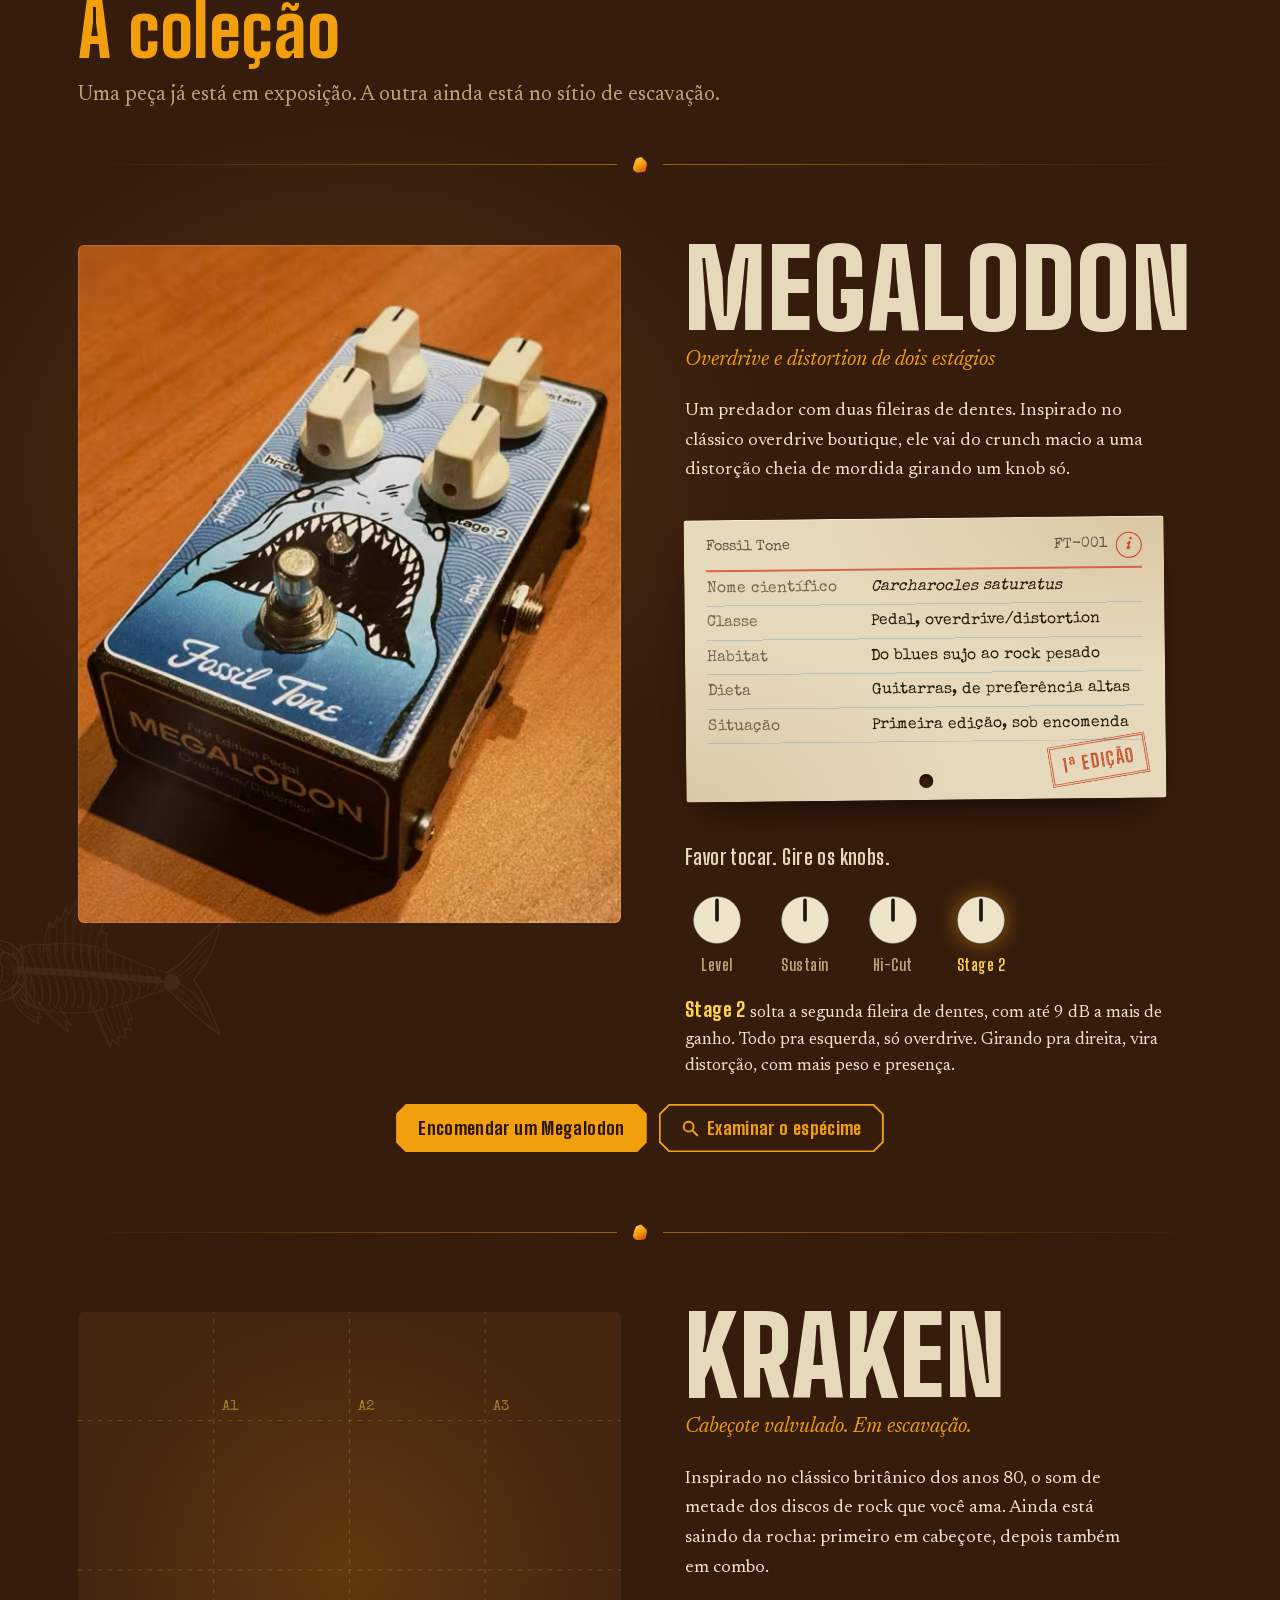
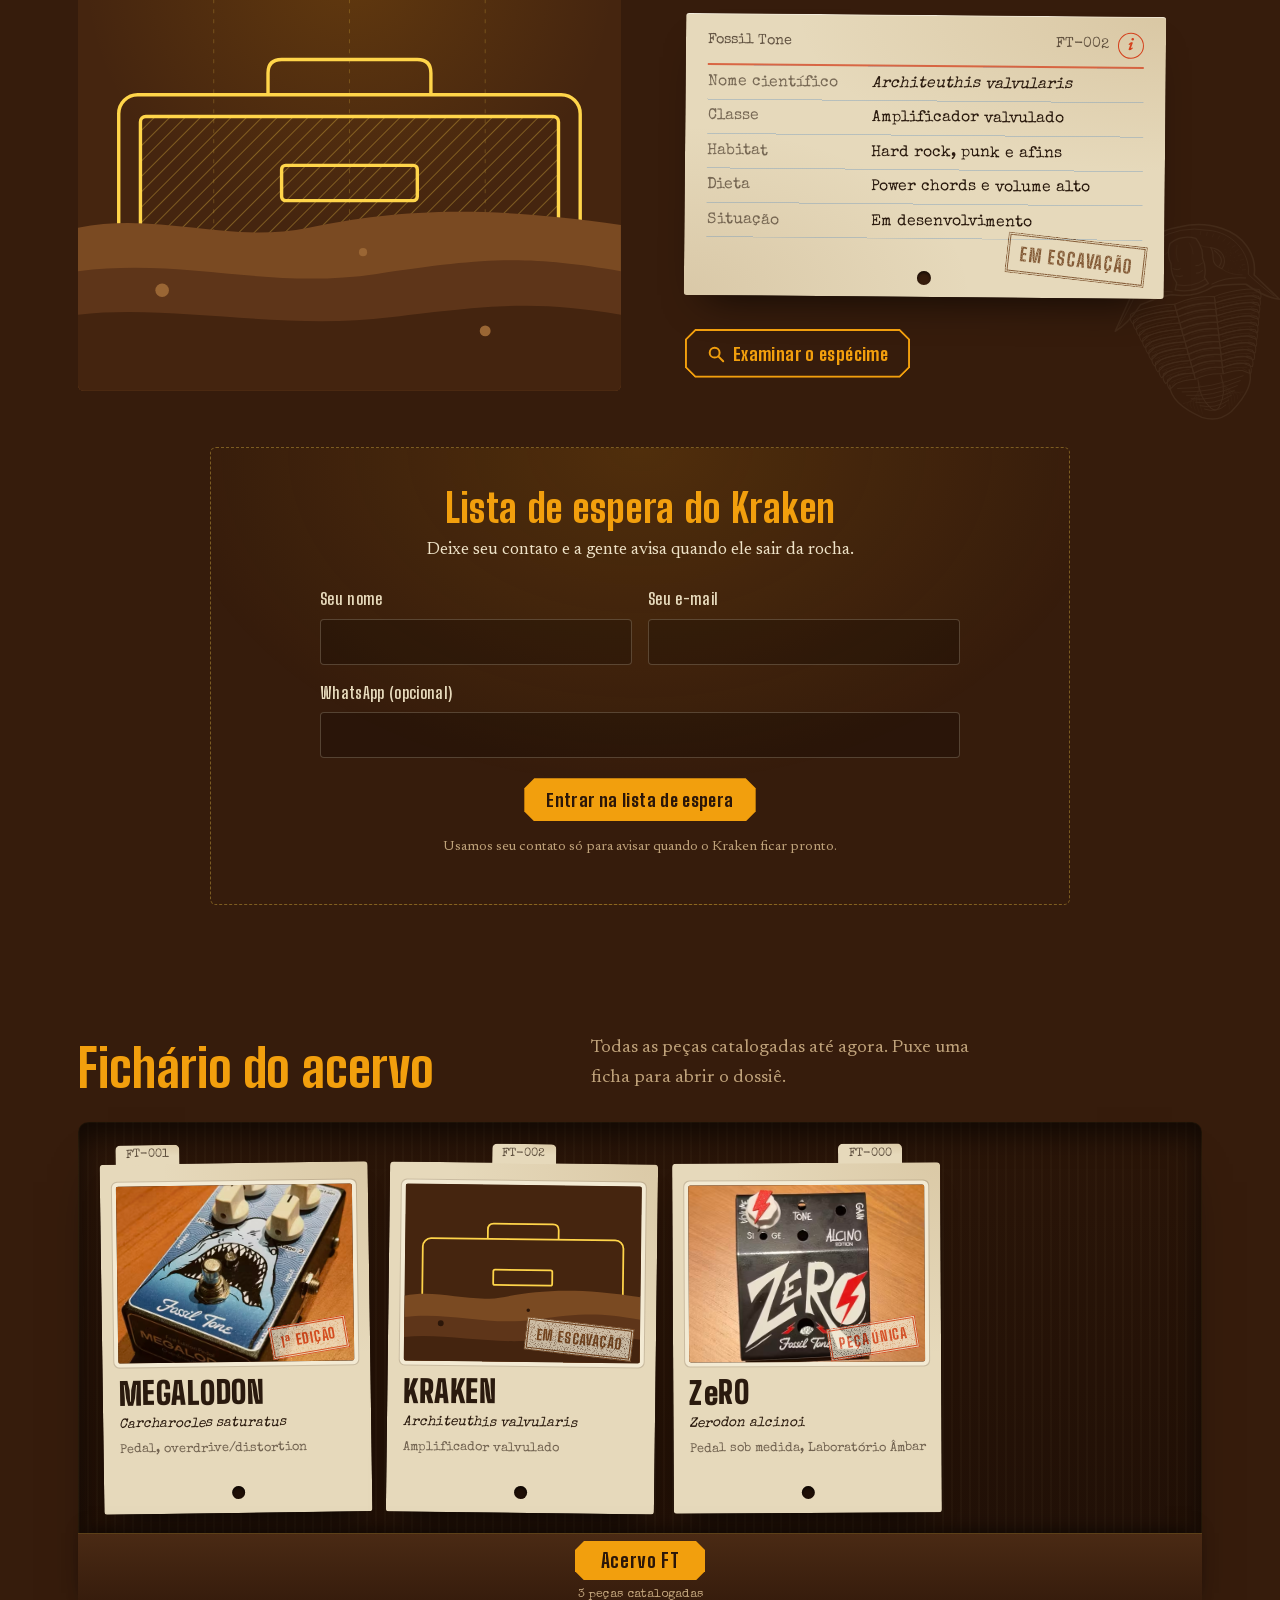
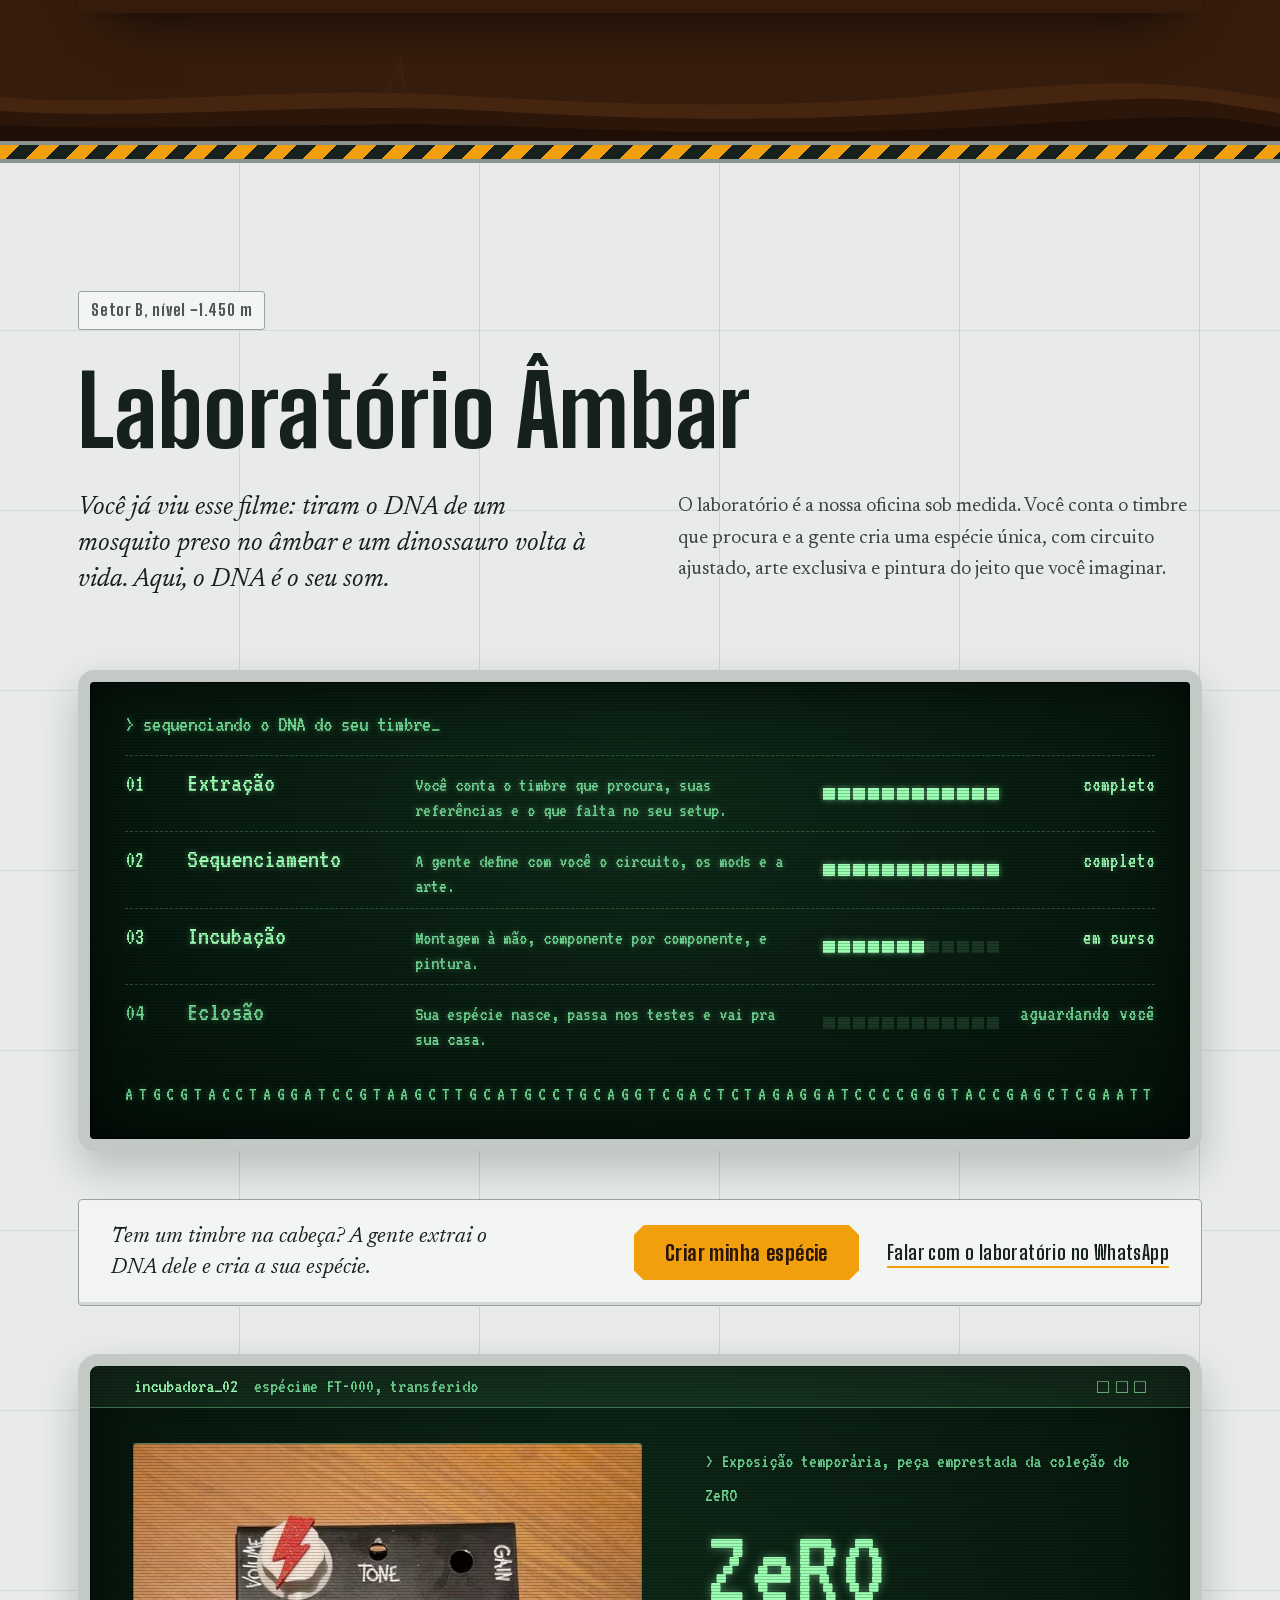
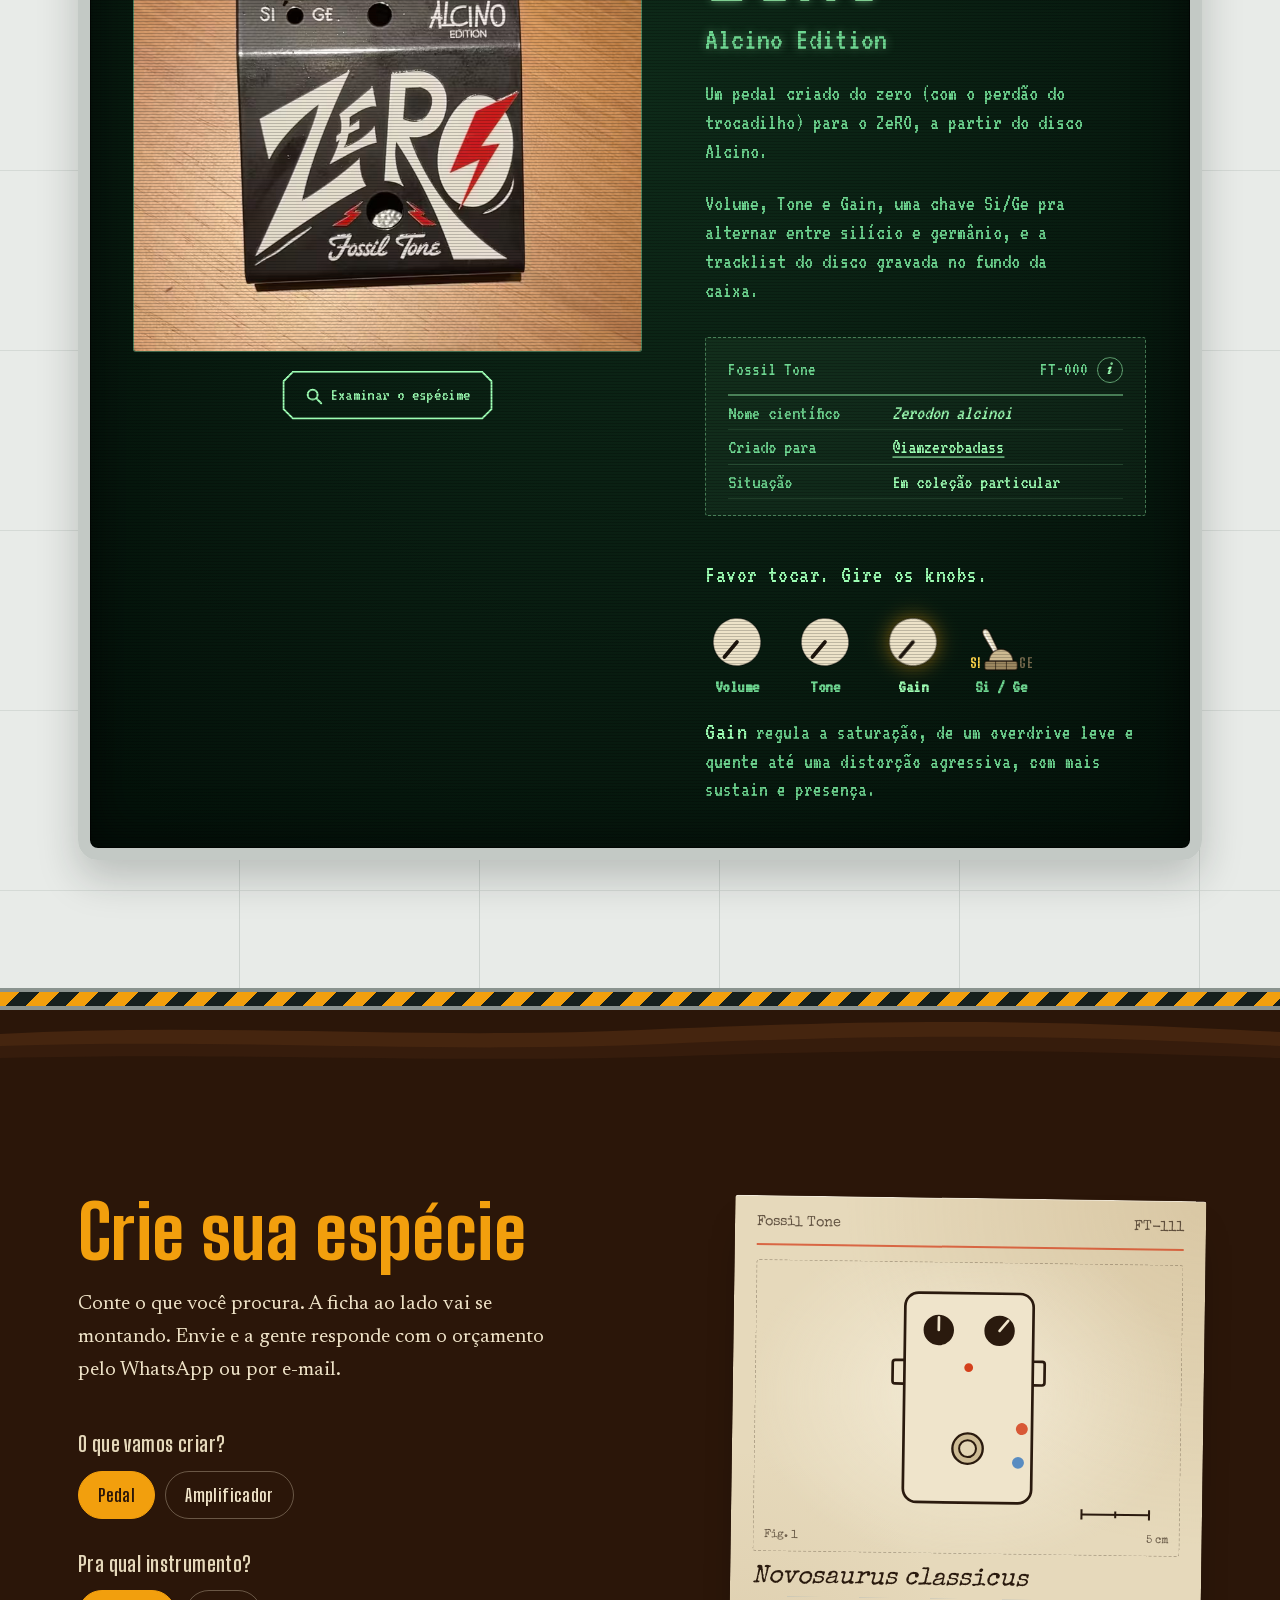
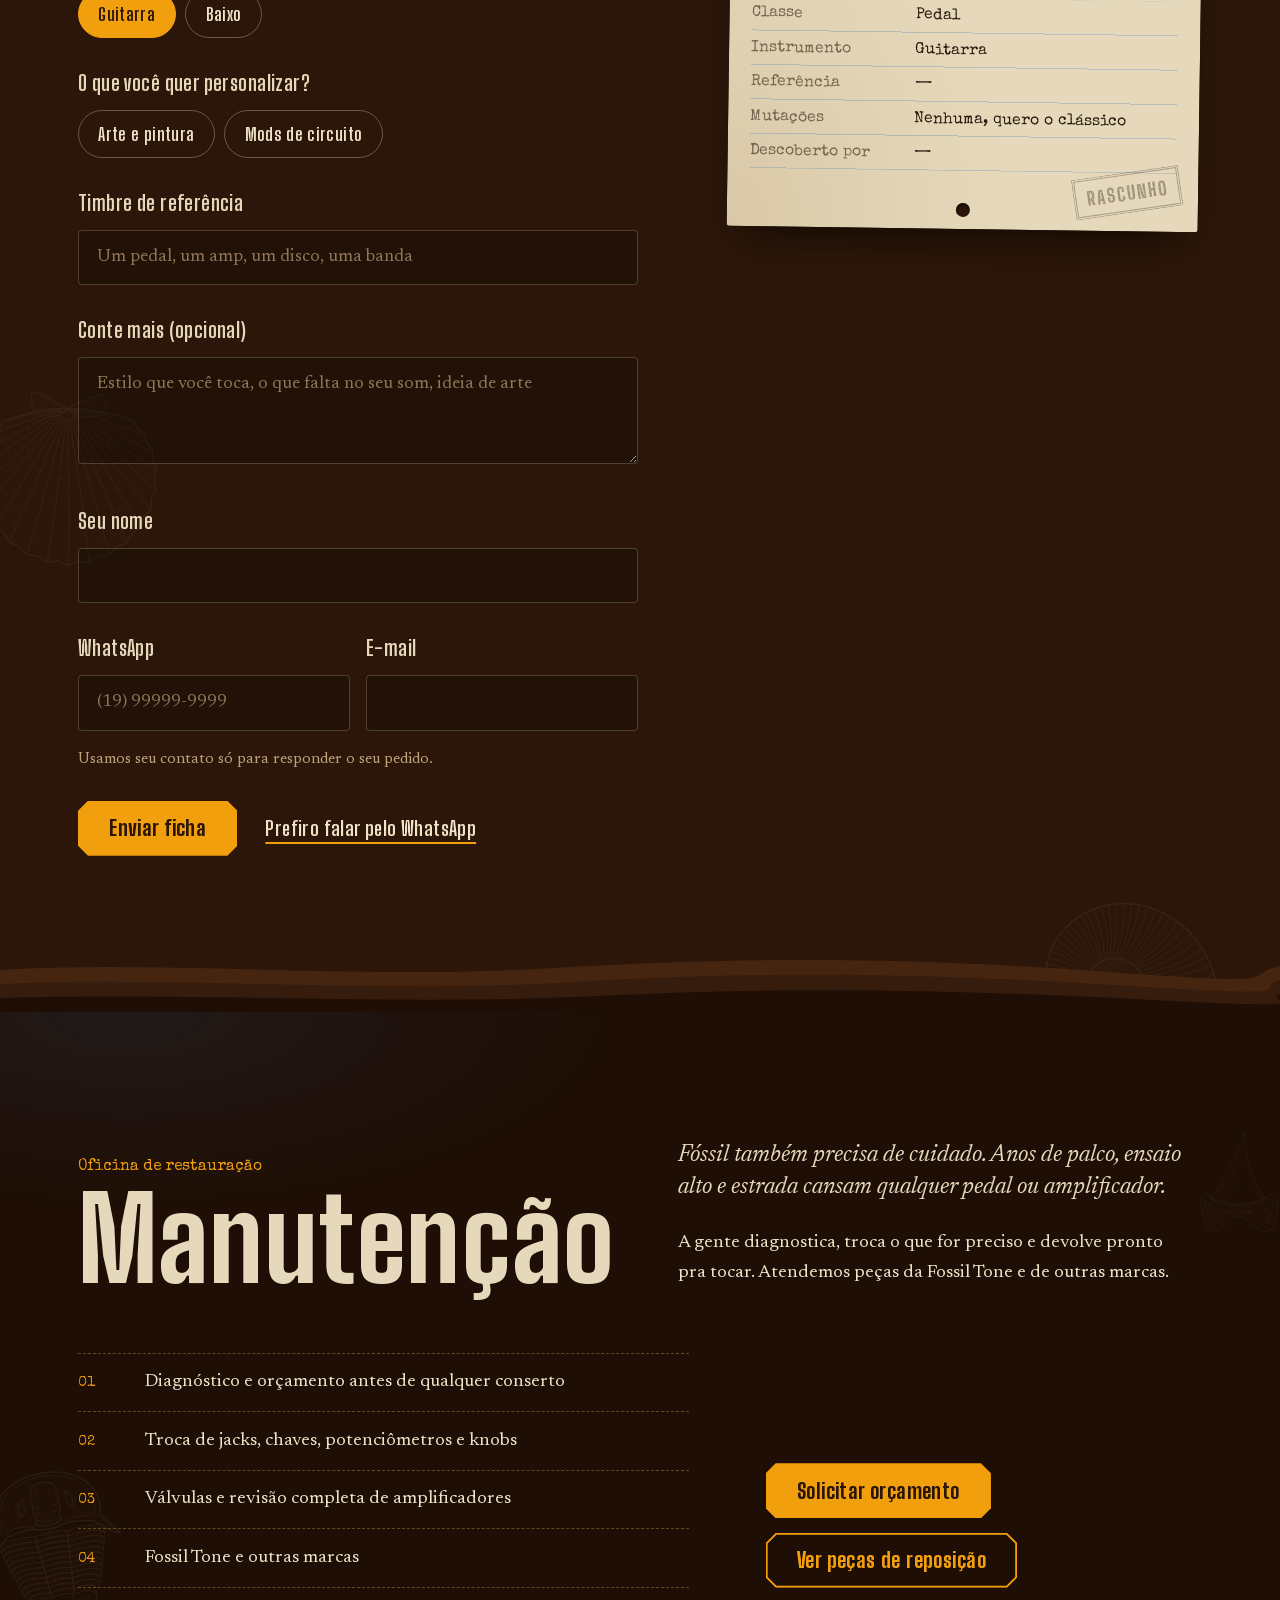
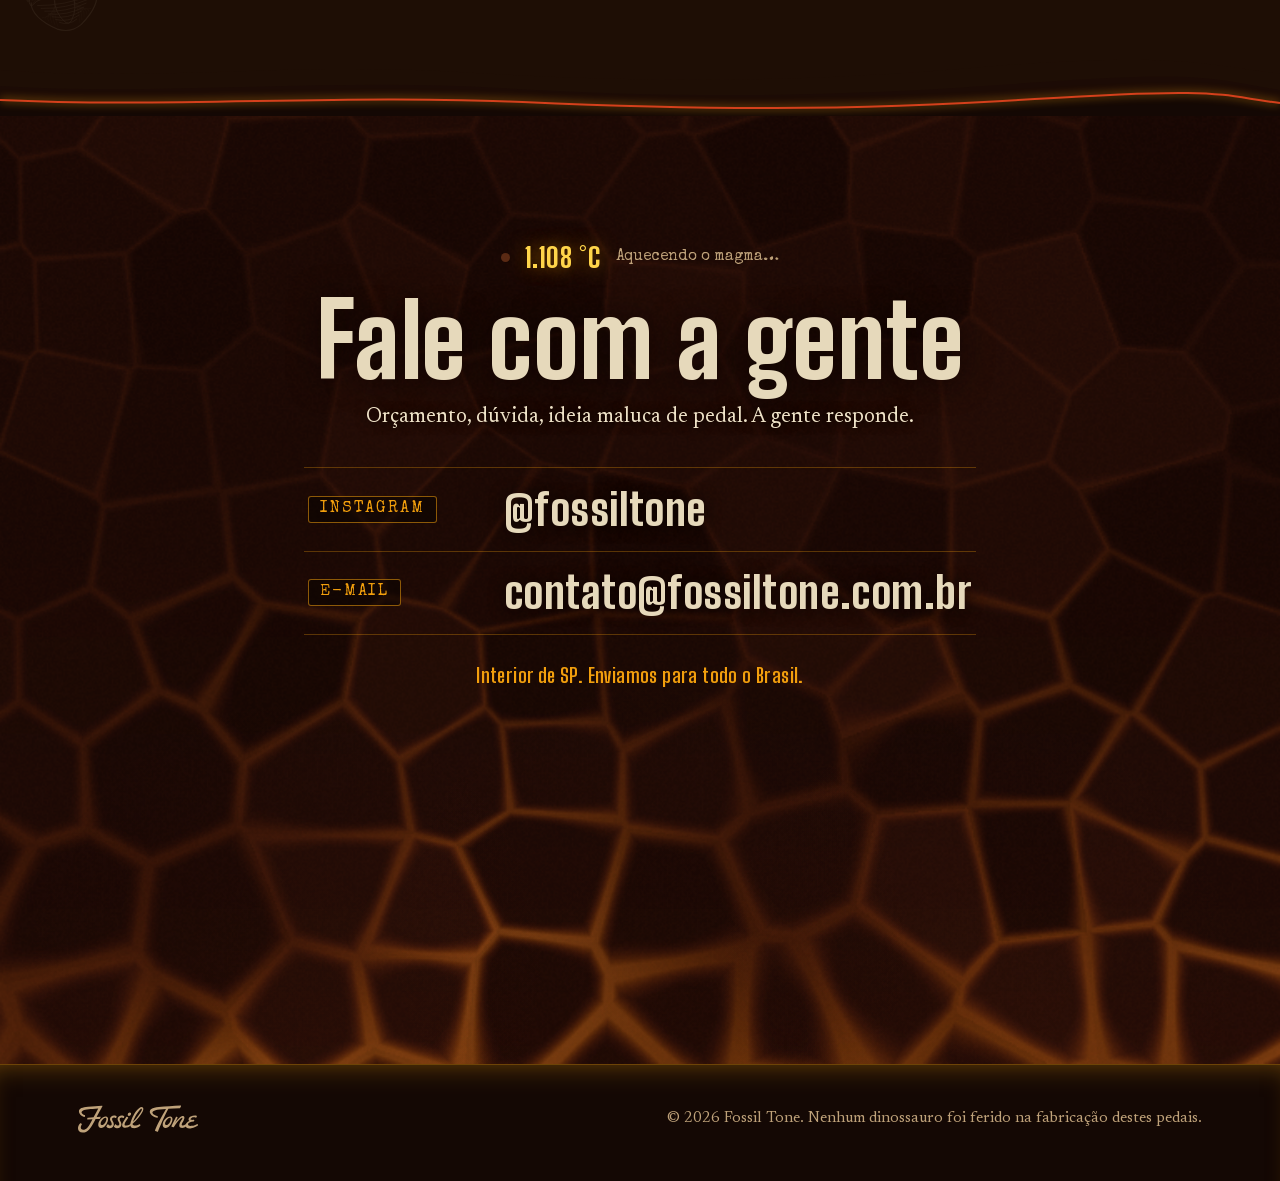
==== commit d4cb515d: "Site: vitrine do ZeRO já abre com as fotos do painel (sem piscar as antigas) Co-Authored-By: Claude " ====
--- a/index.html
+++ b/index.html
@@ -428,19 +428,11 @@
       <article class="case spot incubator" id="exposicao-zero" aria-labelledby="zero-t">
         <div class="incubator__bar" aria-hidden="true"><b>incubadora_02</b><span data-i18n="lab.incubator">espécime FT-000, transferido</span><span><i></i><i></i><i></i></span></div>
         <div class="case__media">
+        <!-- as fotos são as mesmas do painel (Acervo, ZeRO), para não piscar a versão antiga antes do banco responder -->
         <div class="case__photos">
-          <picture class="case__main">
-            <source type="image/avif" srcset="assets/img/zero-front-800.avif 800w, assets/img/zero-front-1200.avif 1200w" sizes="(min-width: 861px) 600px, (min-width: 700px) 46vw, calc(100vw - 32px)">
-            <img src="assets/img/zero-front-800.jpg" srcset="assets/img/zero-front-800.jpg 800w, assets/img/zero-front-1200.jpg 1200w" sizes="(min-width: 861px) 600px, (min-width: 700px) 46vw, calc(100vw - 32px)" width="800" height="800" alt="Pedal ZeRO Alcino Edition, preto, com o nome ZeRO em letras brancas e um raio vermelho." data-i18n-alt="zero.alt1" loading="lazy" decoding="async">
-          </picture>
-          <picture>
-            <source type="image/avif" srcset="assets/img/zero-hand-600.avif">
-            <img src="assets/img/zero-hand-600.jpg" width="600" height="600" alt="O pedal ZeRO na mão, mostrando os controles Volume, Tone e Gain." data-i18n-alt="zero.alt2" loading="lazy" decoding="async">
-          </picture>
-          <picture>
-            <source type="image/avif" srcset="assets/img/zero-back-600.avif">
-            <img src="assets/img/zero-back-600.jpg" width="600" height="600" alt="Fundo do pedal com a tracklist do disco Alcino gravada." data-i18n-alt="zero.alt3" loading="lazy" decoding="async">
-          </picture>
+          <picture class="case__main"><img src="https://mlyahqfoslwzbwjoxaas.supabase.co/storage/v1/object/public/acervo/zero/m0isd8id-media.webp" srcset="https://mlyahqfoslwzbwjoxaas.supabase.co/storage/v1/object/public/acervo/zero/m0isd8id-media.webp 800w, https://mlyahqfoslwzbwjoxaas.supabase.co/storage/v1/object/public/acervo/zero/m0isd8id-grande.webp 1200w" sizes="(min-width: 861px) 600px, (min-width: 700px) 46vw, calc(100vw - 32px)" width="800" height="800" alt="Pedal ZeRO Alcino Edition, da Fossil Tone." loading="lazy" decoding="async"></picture>
+          <picture><img src="https://mlyahqfoslwzbwjoxaas.supabase.co/storage/v1/object/public/acervo/zero/9xpfb3bs-media.webp" width="600" height="600" alt="Pedal ZeRO Alcino Edition, da Fossil Tone." loading="lazy" decoding="async"></picture>
+          <picture><img src="https://mlyahqfoslwzbwjoxaas.supabase.co/storage/v1/object/public/acervo/zero/3xl5f6ls-media.webp" width="600" height="600" alt="Pedal ZeRO Alcino Edition, da Fossil Tone." loading="lazy" decoding="async"></picture>
         </div>
           <div class="specimen__actions">
             <button type="button" class="btn btn--ghost examine" data-examine="zero"><svg class="examine__icon" viewBox="0 0 20 20" aria-hidden="true"><circle cx="8.5" cy="8.5" r="5.5"/><path d="M12.6 12.6 18 18"/></svg><span data-i18n="examine">Examinar o espécime</span></button>
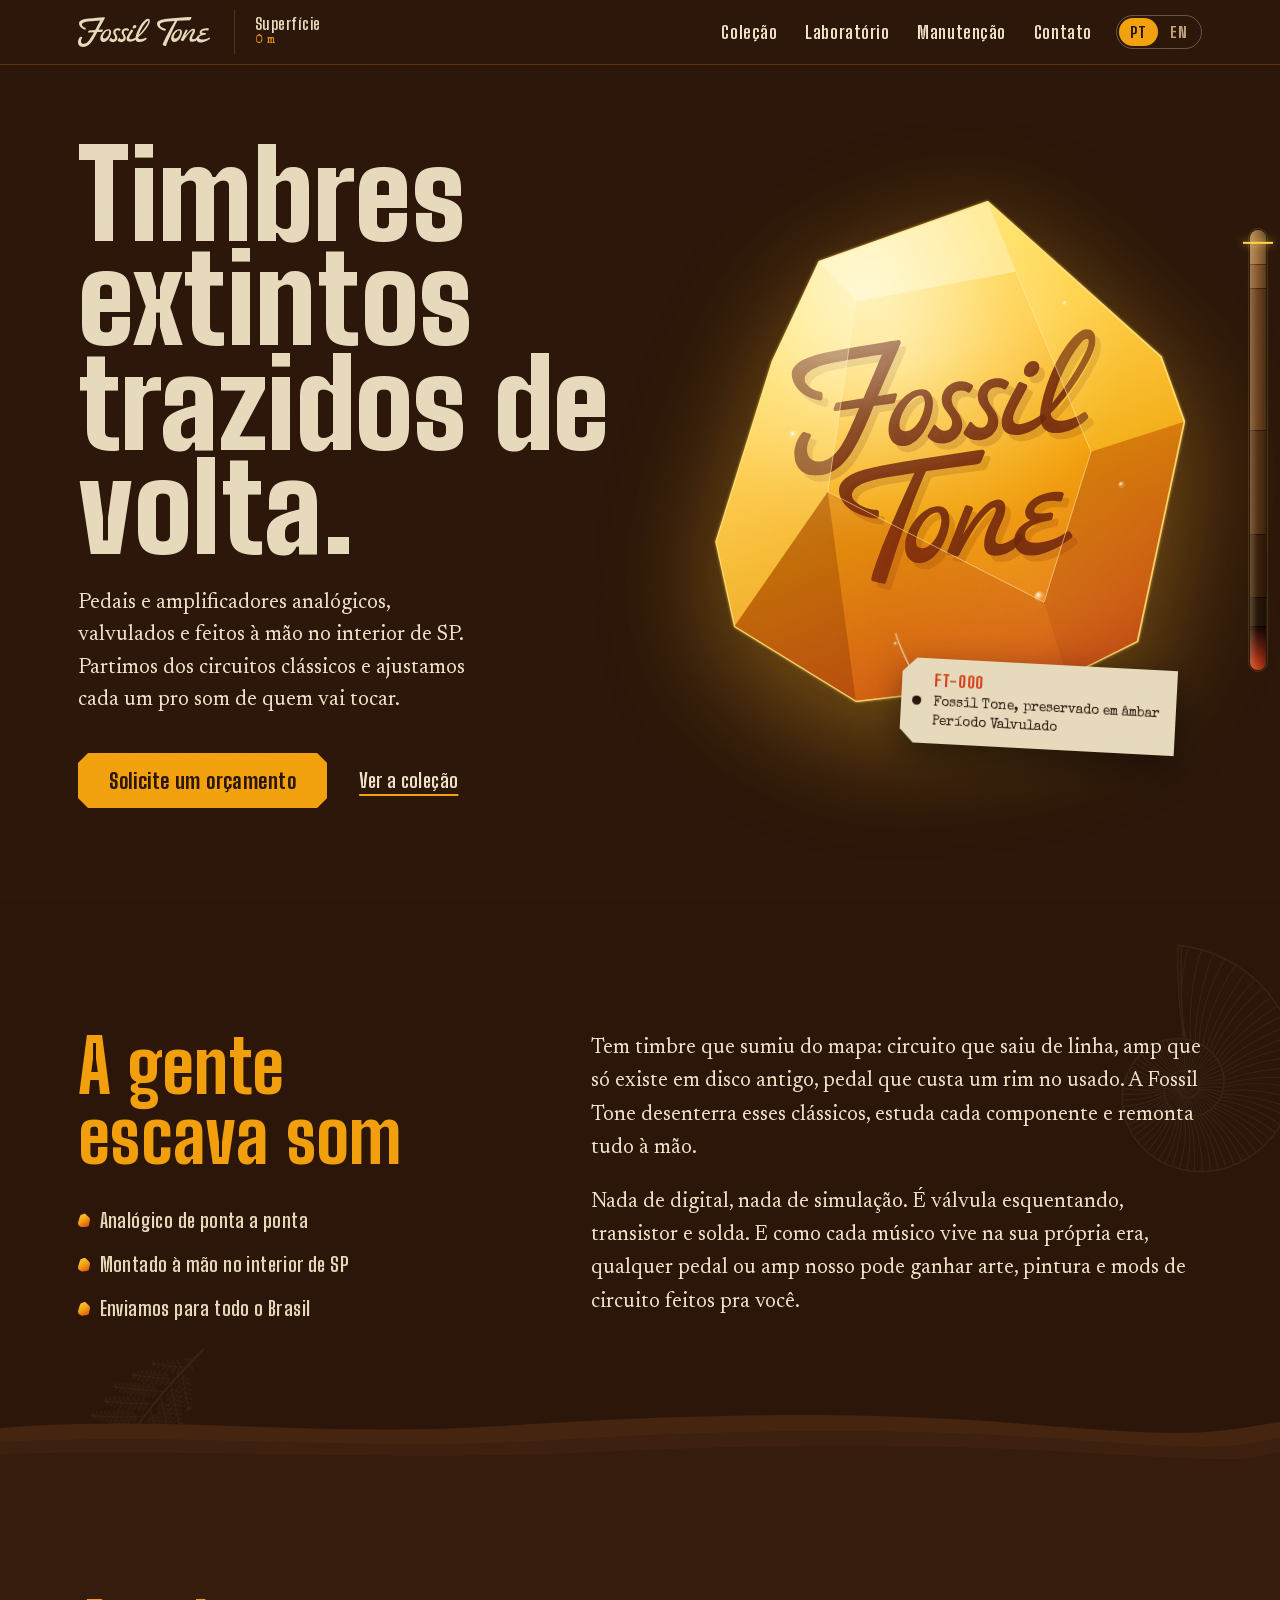
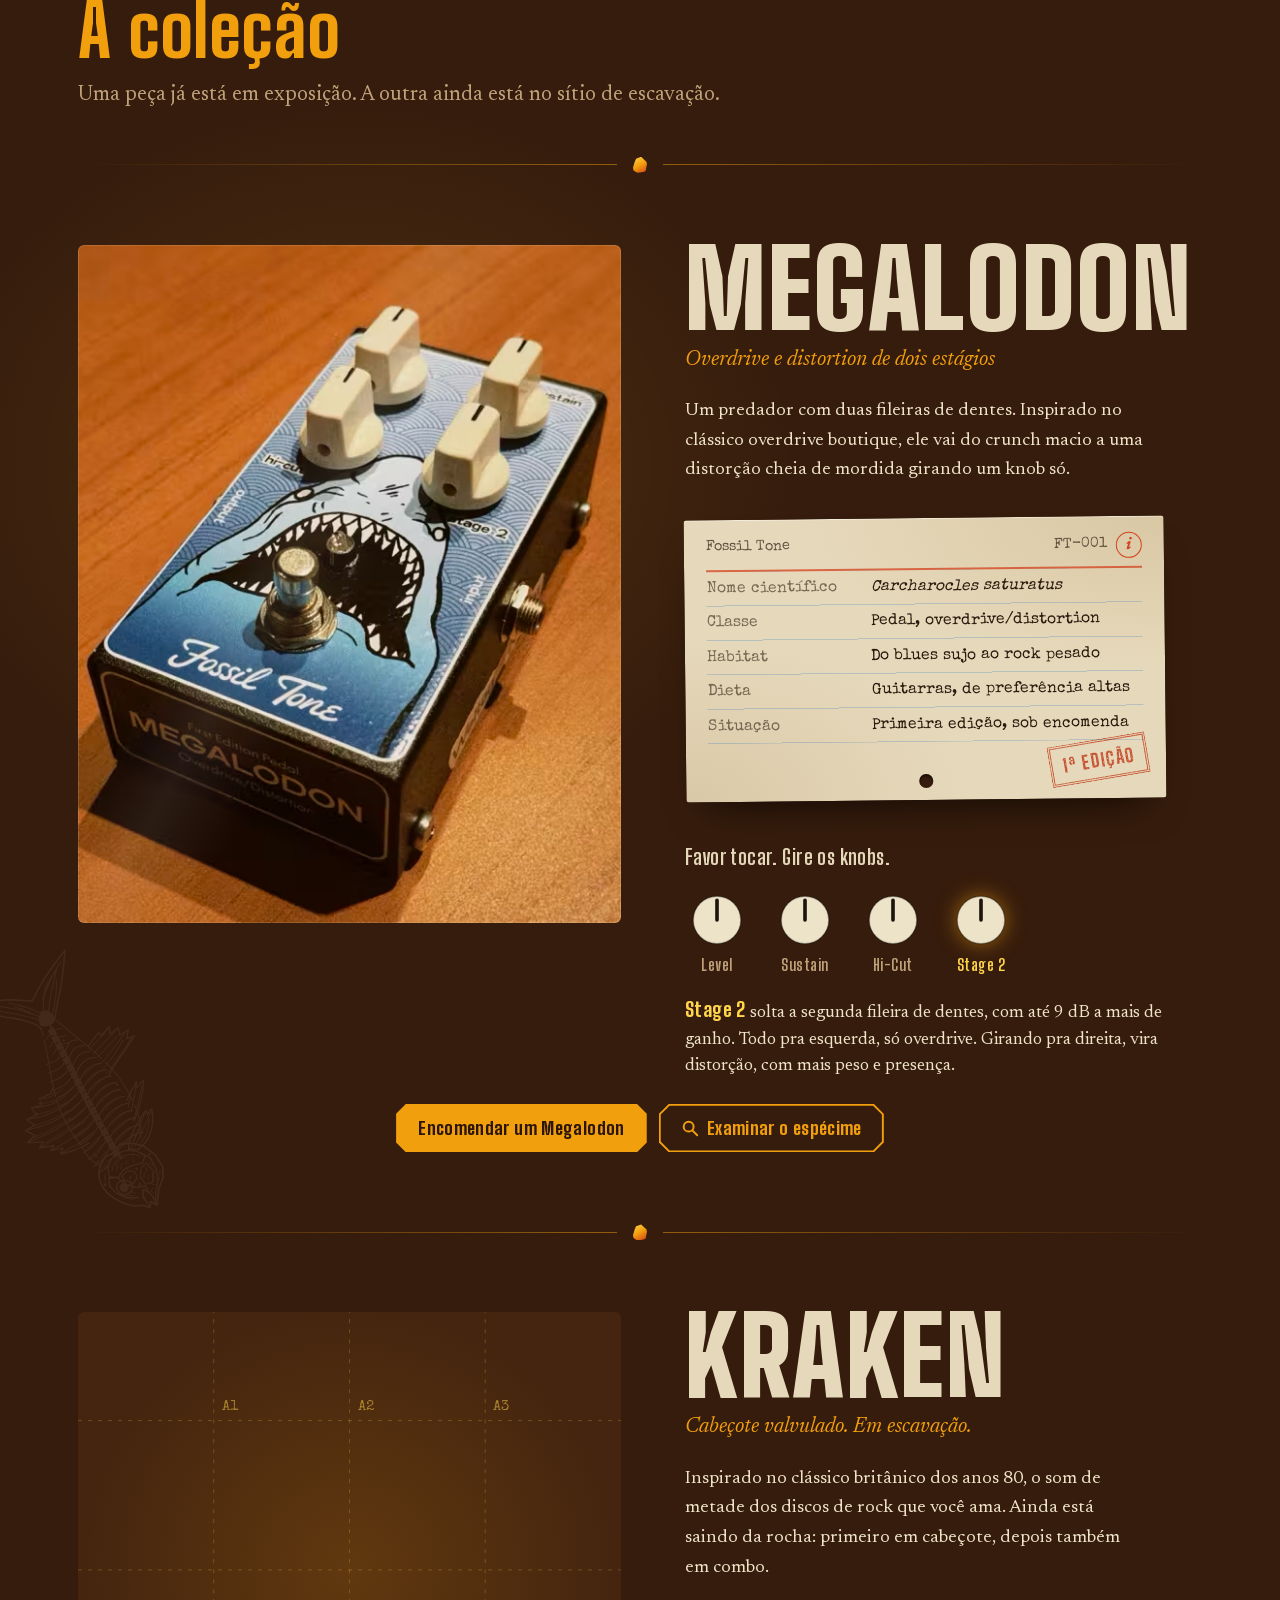
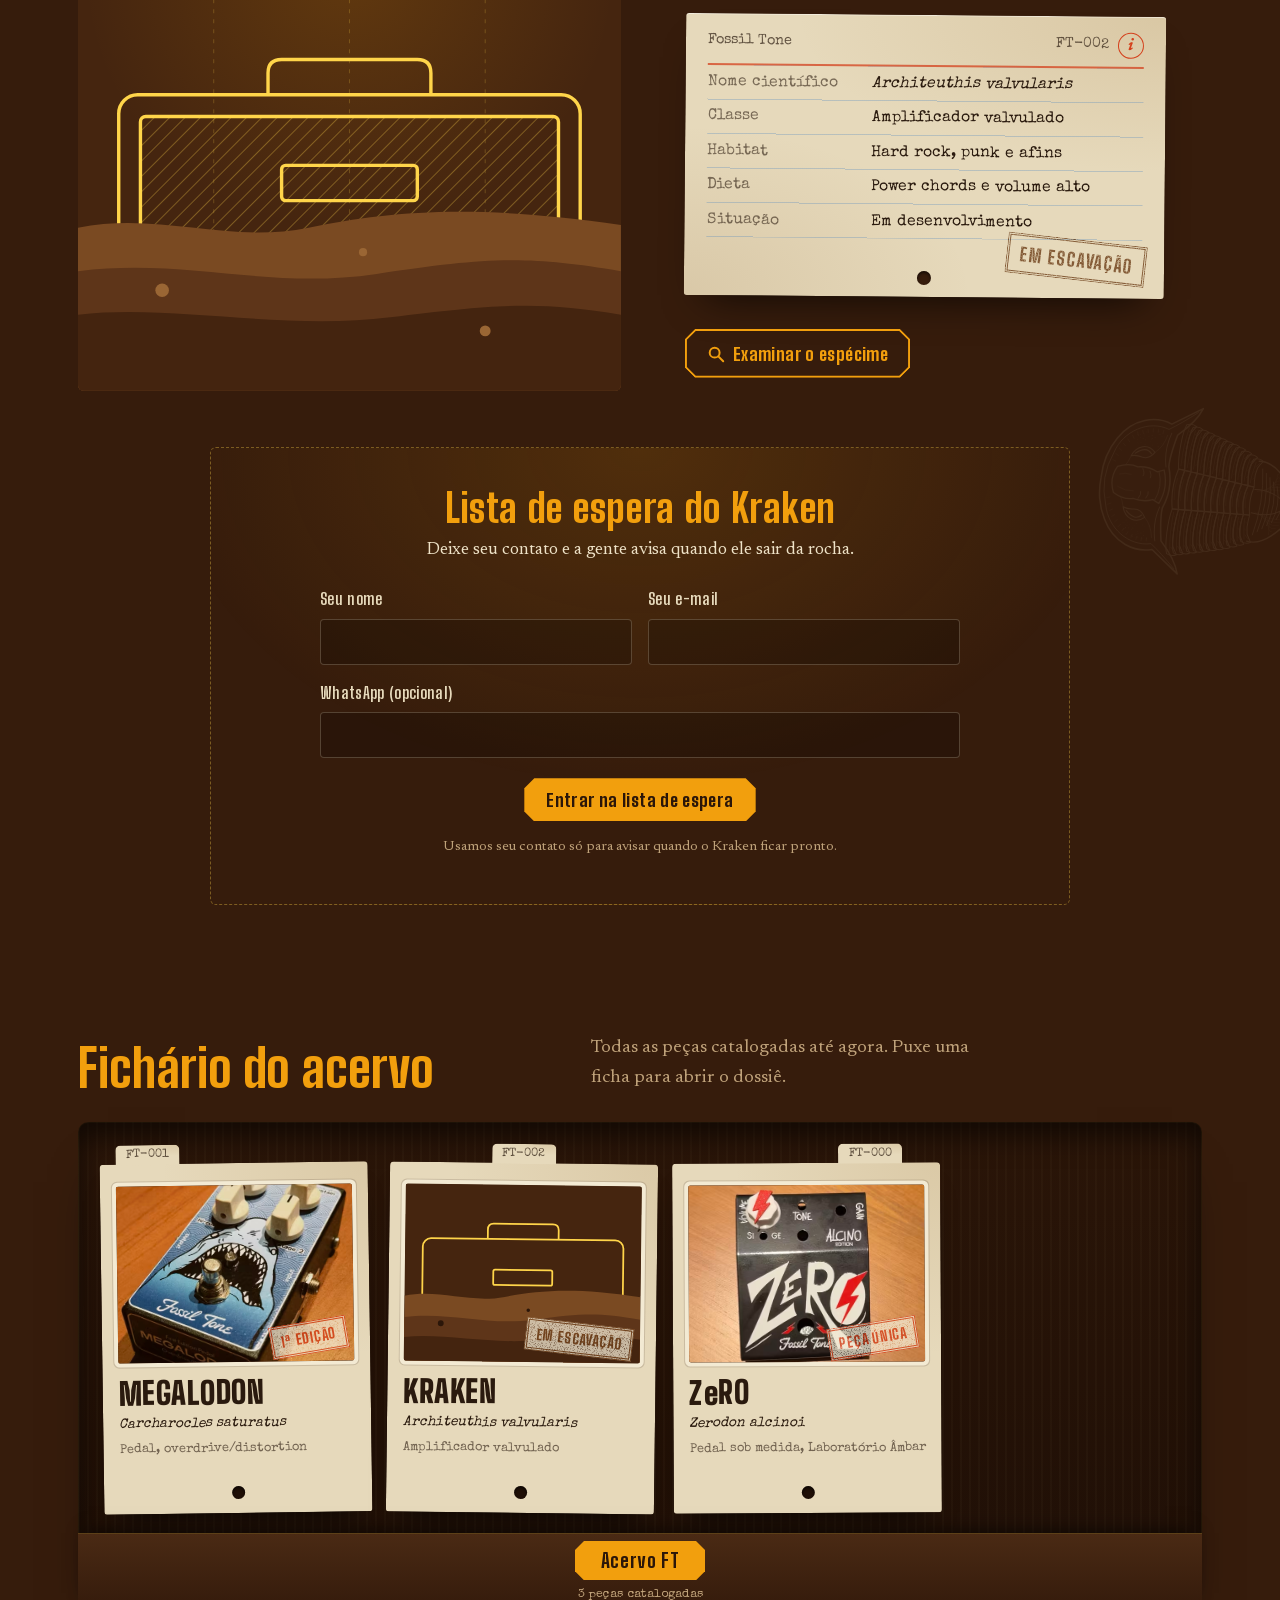
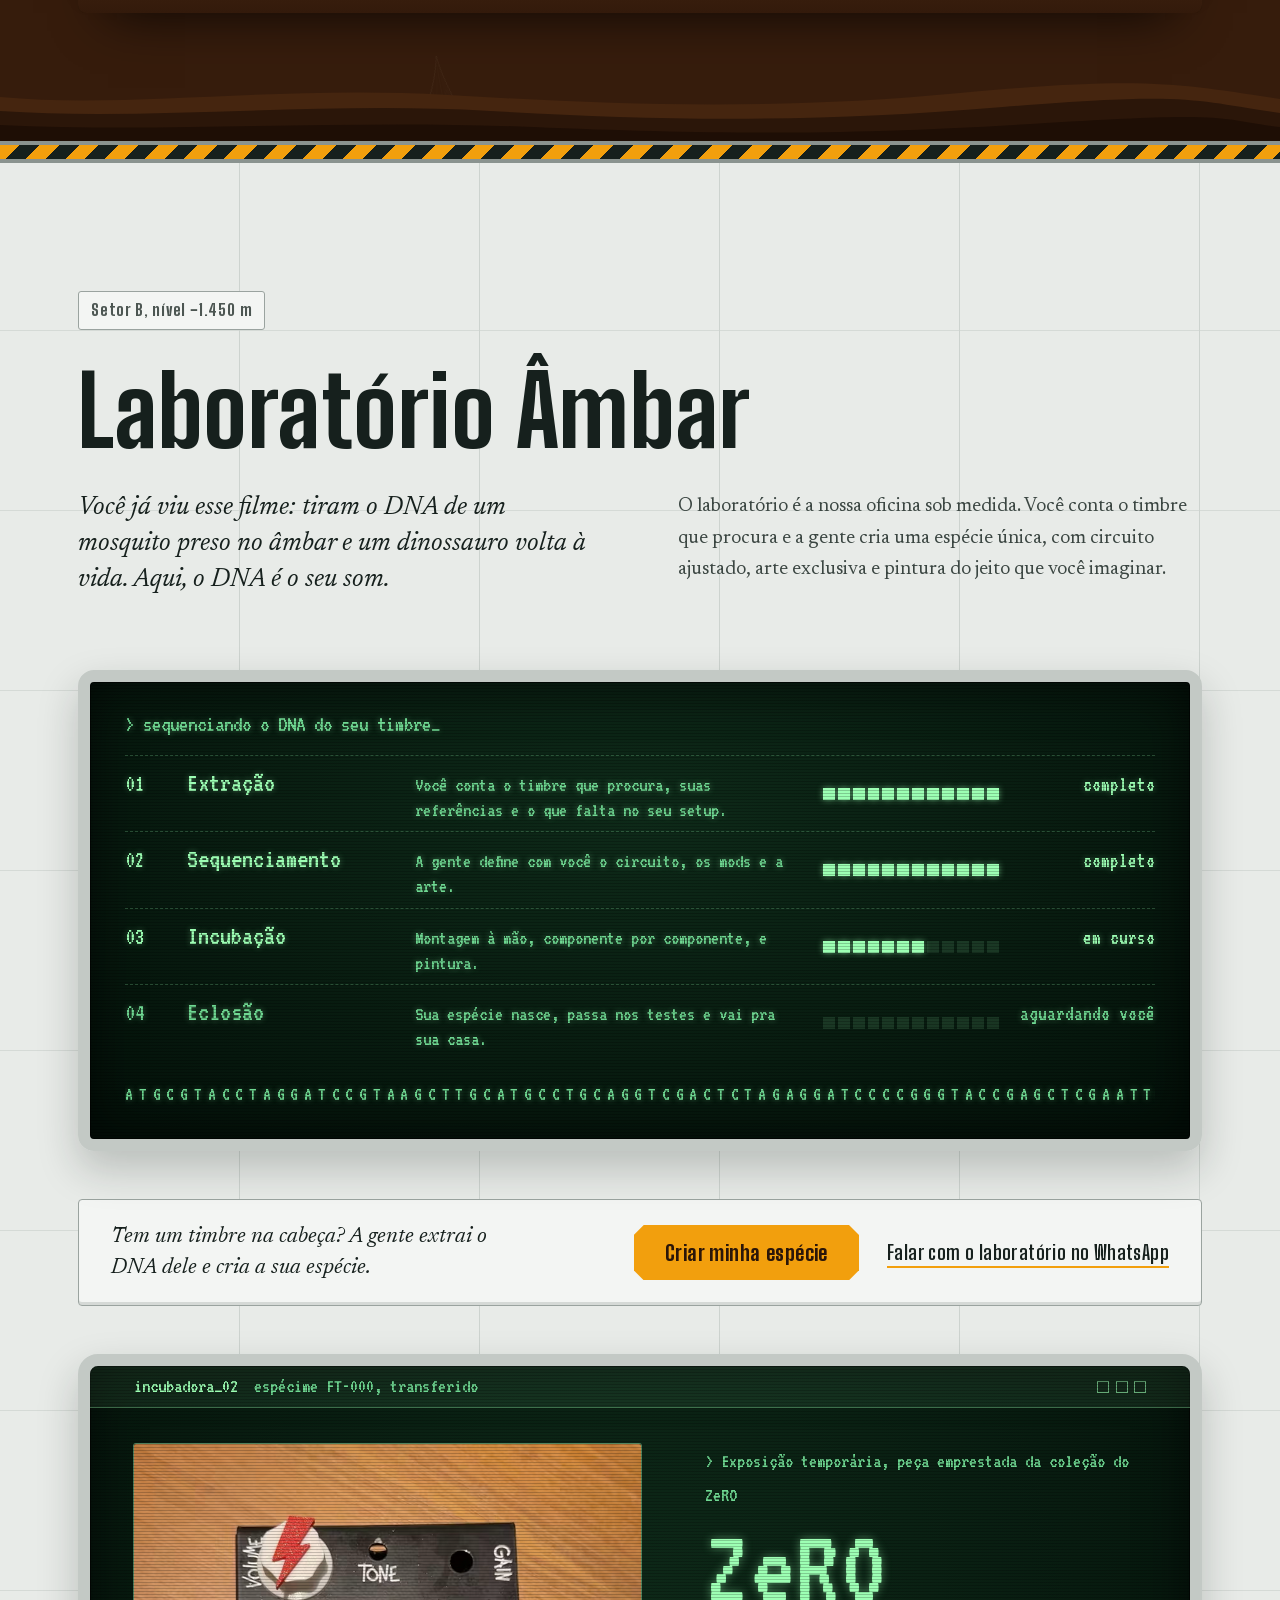
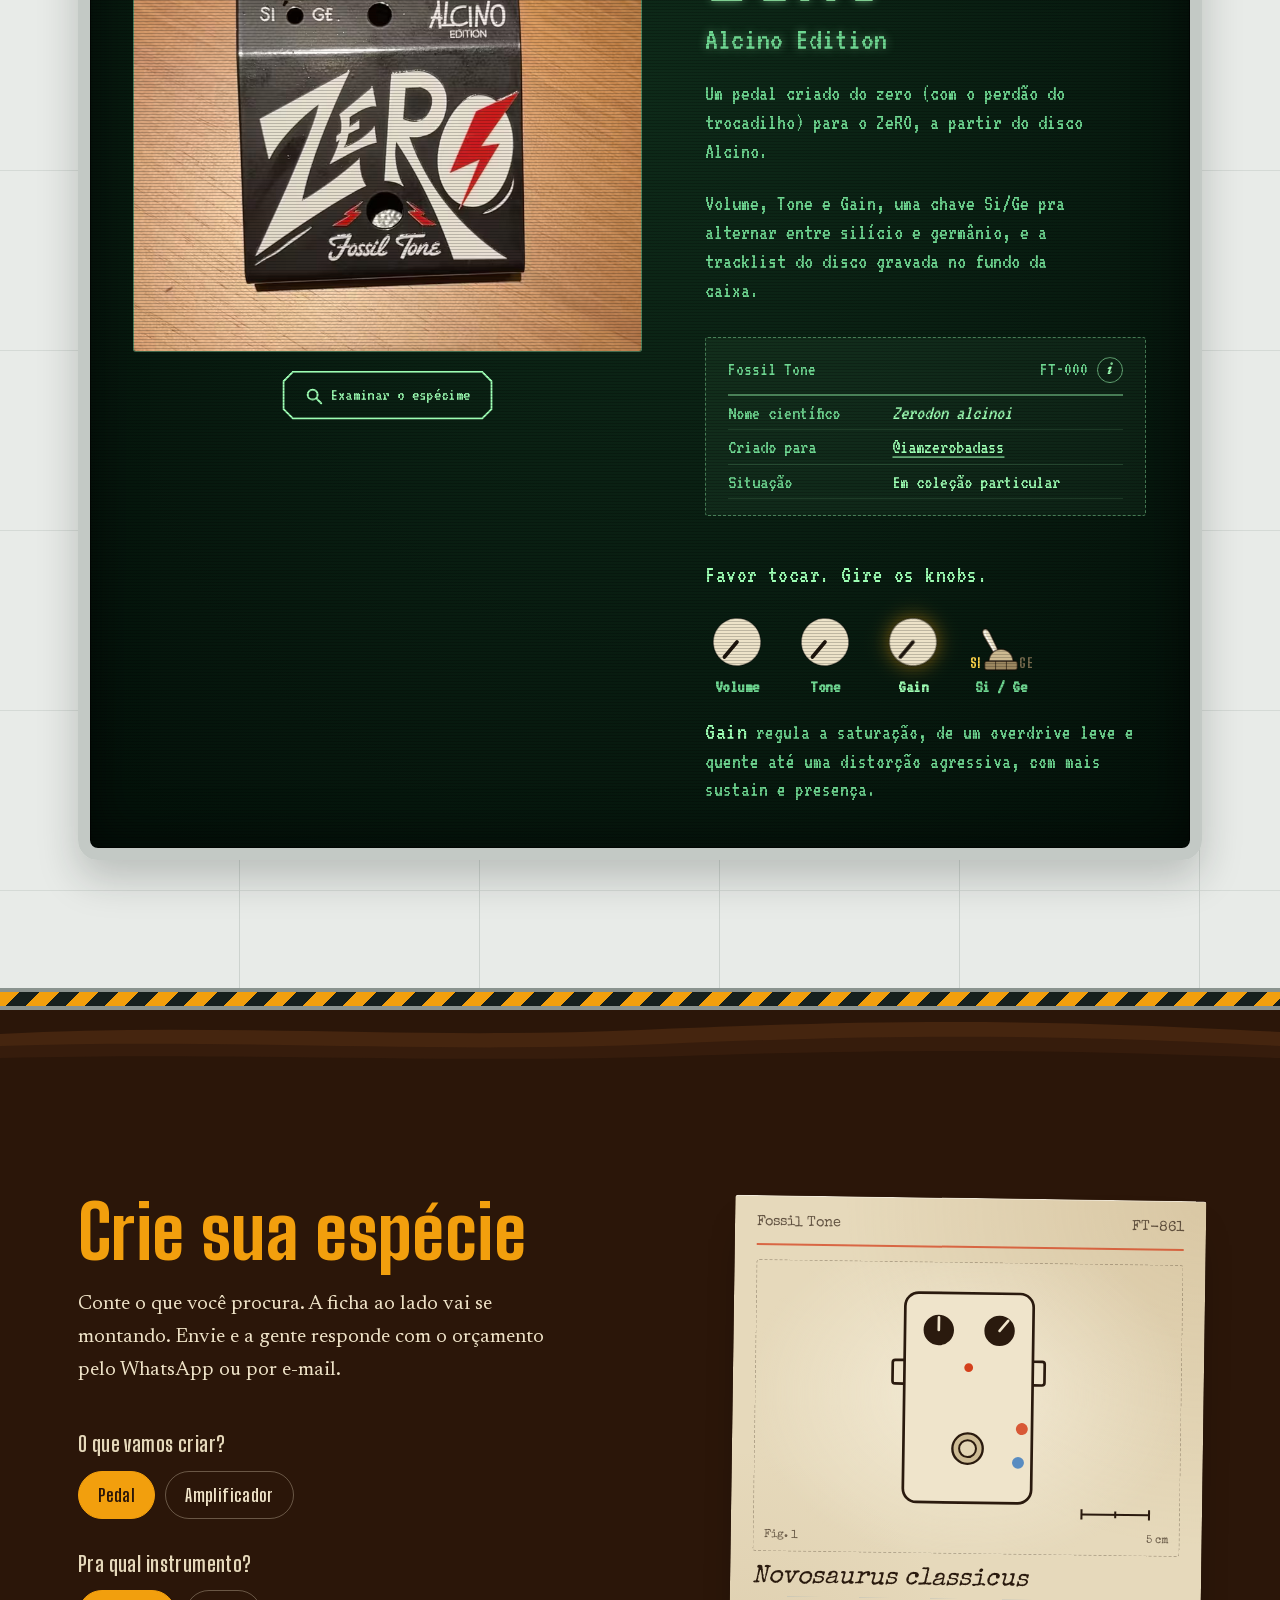
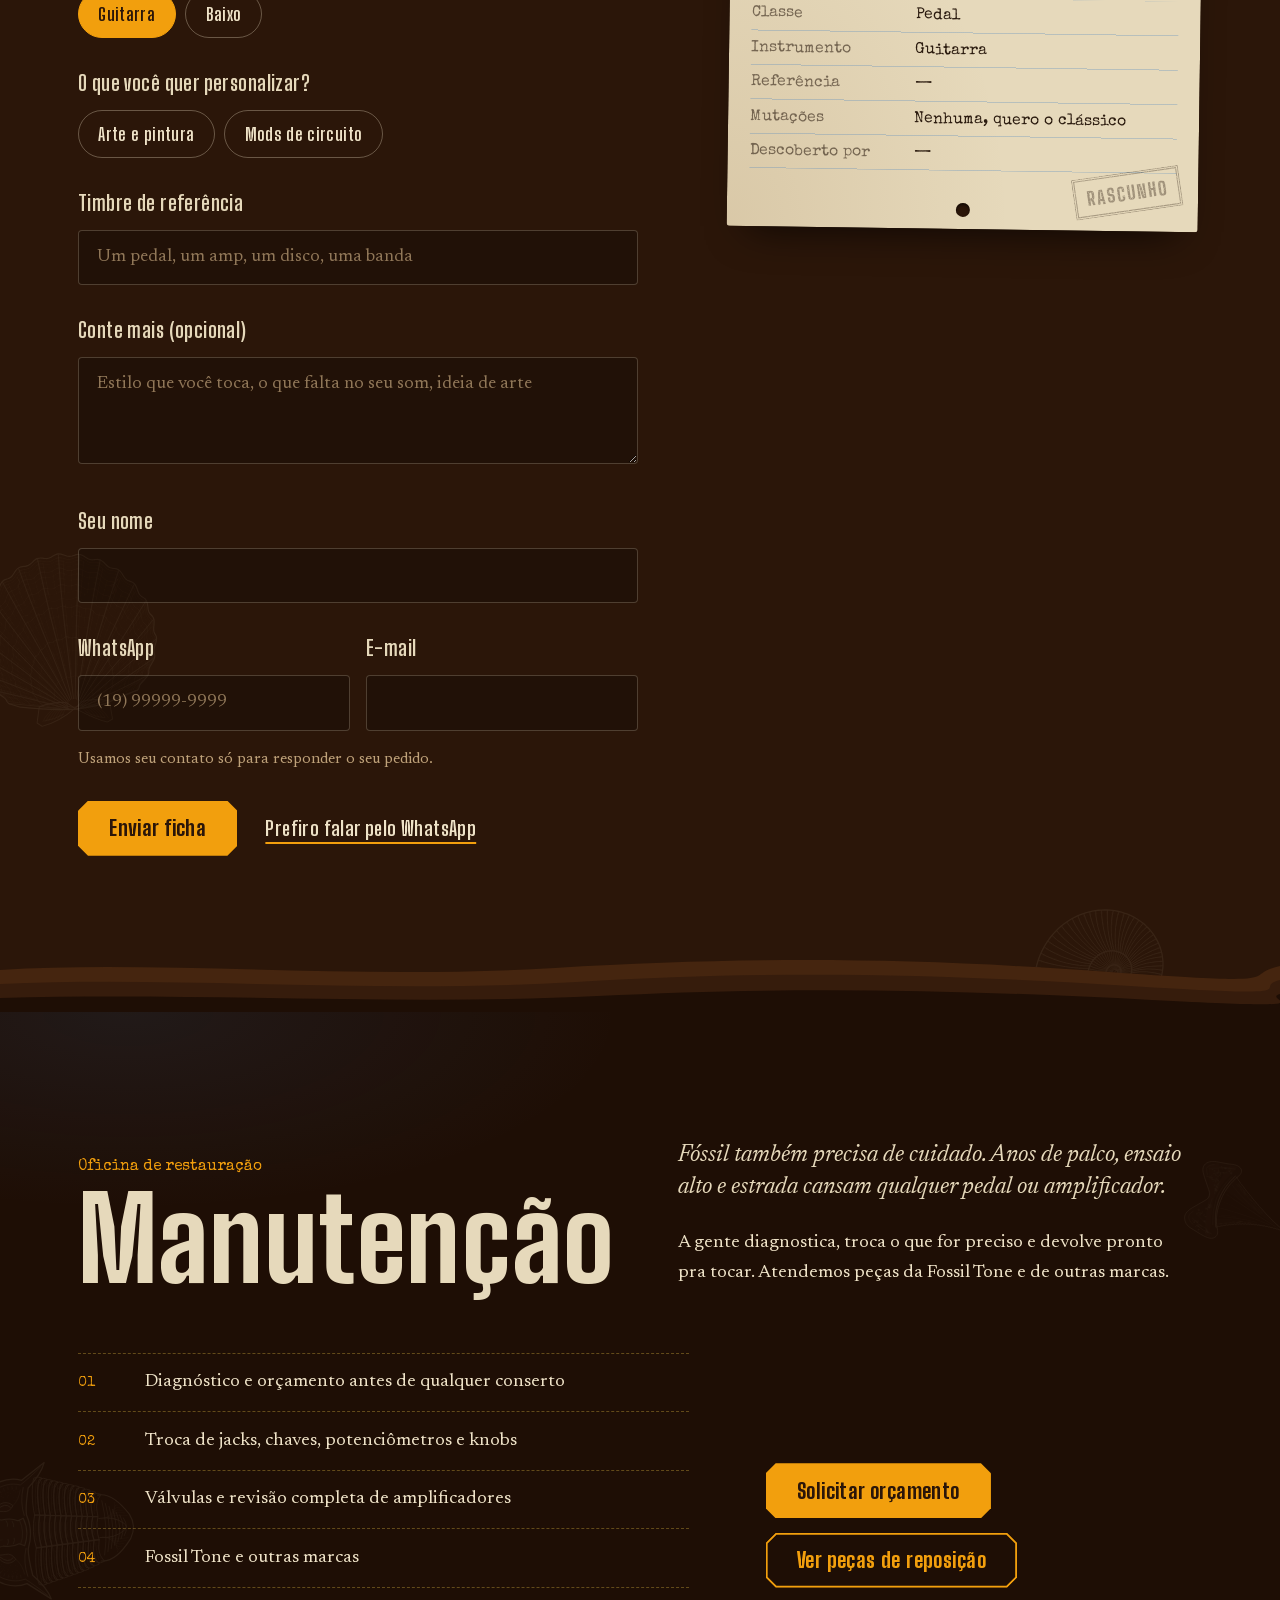
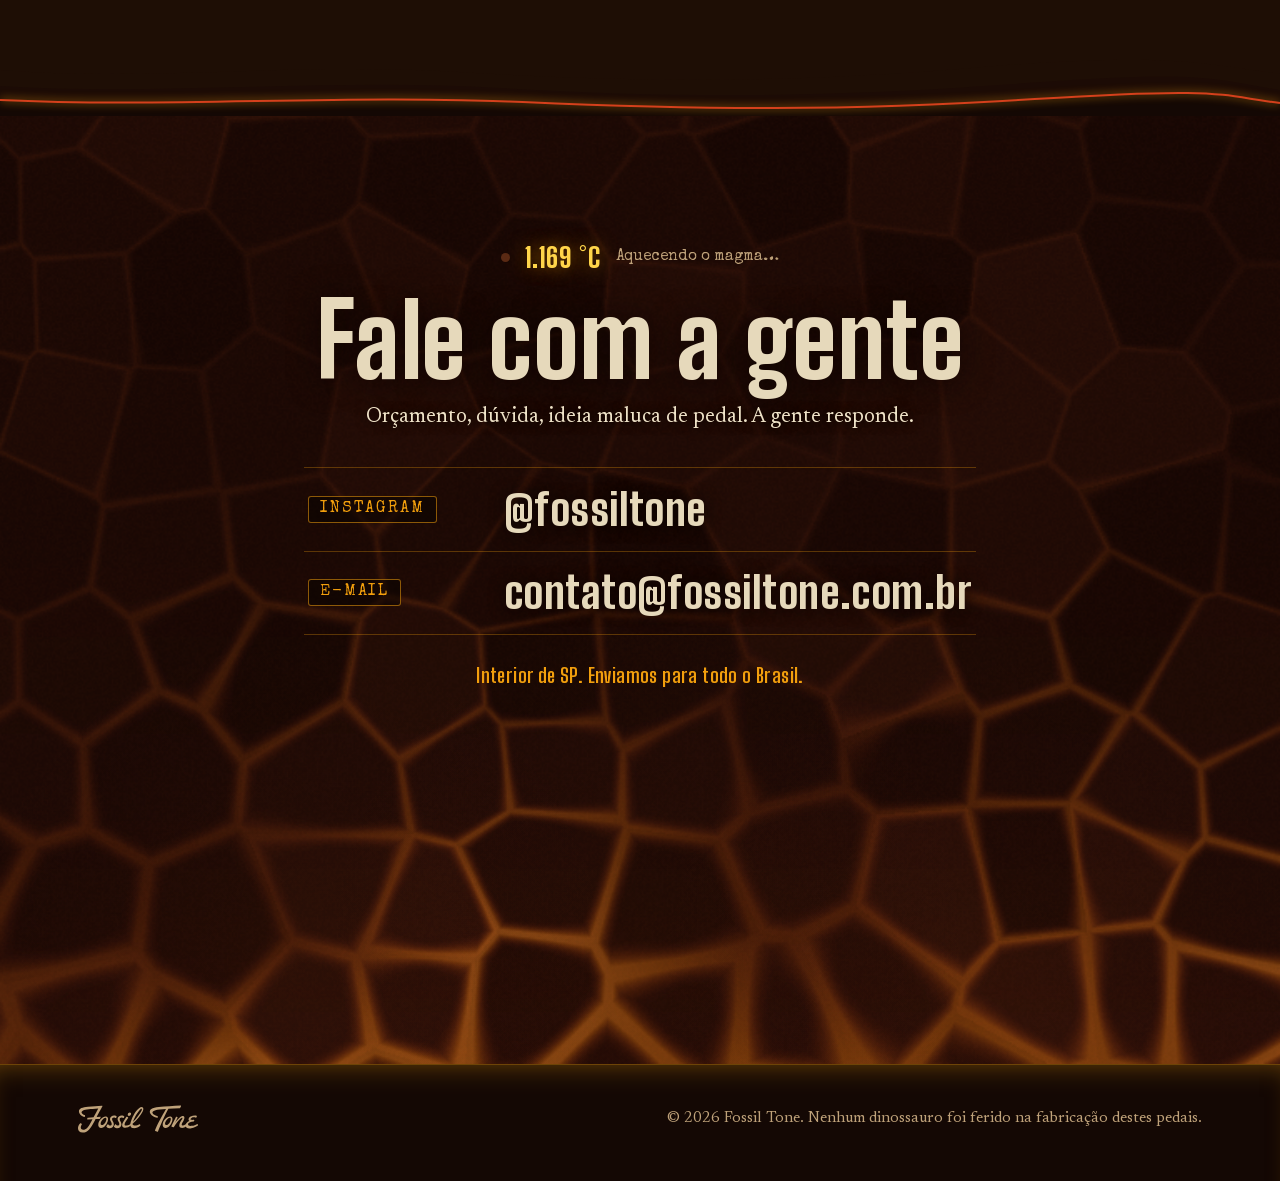
==== commit 444433e3: "Site: fósseis do fundo com giro e espelho sorteados Co-Authored-By: Claude Opus 5.5 <noreply@anthrop" ====
--- a/index.html
+++ b/index.html
@@ -23,7 +23,7 @@
   <link rel="preconnect" href="https://mlyahqfoslwzbwjoxaas.supabase.co" crossorigin>
   <link rel="preload" href="assets/fonts/big-shoulders-display-latin.woff2" as="font" type="font/woff2" crossorigin>
   <link rel="preload" href="assets/fonts/newsreader-latin.woff2" as="font" type="font/woff2" crossorigin>
-  <link rel="stylesheet" href="styles.css?v=57">
+  <link rel="stylesheet" href="styles.css?v=58">
 </head>
 <body>
 
@@ -678,7 +678,7 @@
 <dialog class="sheet dossier" id="dossier" aria-labelledby="dossier-title"></dialog>
 <dialog class="sheet ficha" id="ficha-dialog" aria-labelledby="ficha-title"></dialog>
 
-<script src="base.js?v=7"></script>
+<script src="base.js?v=8"></script>
 <script src="main.js?v=23"></script>
 <script src="acervo.js?v=17"></script>
 </body>
--- a/styles.css
+++ b/styles.css
@@ -673,29 +673,20 @@
 .about, .collection, .create, .restore { position: relative; isolation: isolate; }
 .fossils {
   position: absolute; inset: 0; z-index: -1; pointer-events: none;
-  background-repeat: no-repeat;
+  overflow: hidden;
   opacity: .07;
 }
-.about .fossils {
-  background-image: url("assets/fosseis/amonite.svg"), url("assets/fosseis/samambaia.svg");
-  background-position: right -70px top 20px, left 2% bottom -80px;
-  background-size: clamp(200px, 24vw, 340px), clamp(170px, 18vw, 260px);
-}
-.collection .fossils {
-  background-image: url("assets/fosseis/peixe.svg"), url("assets/fosseis/trilobita.svg"), url("assets/fosseis/dente-tubarao.svg");
-  background-position: left -90px top 30%, right -60px top 60%, left 28% bottom -60px;
-  background-size: clamp(240px, 28vw, 400px), clamp(200px, 22vw, 320px), clamp(130px, 13vw, 190px);
-}
-.create .fossils {
-  background-image: url("assets/fosseis/concha.svg"), url("assets/fosseis/amonite.svg");
-  background-position: left -60px top 68%, right 3% bottom -100px;
-  background-size: clamp(180px, 20vw, 280px), clamp(180px, 20vw, 280px);
-}
-.restore .fossils {
-  background-image: url("assets/fosseis/trilobita.svg"), url("assets/fosseis/dente-tubarao.svg");
-  background-position: left -60px bottom 10%, right -30px top 18%;
-  background-size: clamp(170px, 18vw, 250px), clamp(110px, 11vw, 160px);
-}
+/* lugar e tamanho de cada fóssil; o giro é sorteado pelo base.js */
+.fossils img { position: absolute; height: auto; max-width: none; }
+.about .fossils img:nth-child(1) { width: clamp(200px, 24vw, 340px); right: -70px; top: 20px; }
+.about .fossils img:nth-child(2) { width: clamp(170px, 18vw, 260px); left: 2%; bottom: -80px; }
+.collection .fossils img:nth-child(1) { width: clamp(240px, 28vw, 400px); left: -90px; top: 30%; }
+.collection .fossils img:nth-child(2) { width: clamp(200px, 22vw, 320px); right: -60px; top: 60%; }
+.collection .fossils img:nth-child(3) { width: clamp(130px, 13vw, 190px); left: 28%; bottom: -60px; }
+.create .fossils img:nth-child(1) { width: clamp(180px, 20vw, 280px); left: -60px; top: 68%; }
+.create .fossils img:nth-child(2) { width: clamp(180px, 20vw, 280px); right: 3%; bottom: -100px; }
+.restore .fossils img:nth-child(1) { width: clamp(170px, 18vw, 250px); left: -60px; bottom: 10%; }
+.restore .fossils img:nth-child(2) { width: clamp(110px, 11vw, 160px); right: -30px; top: 18%; }
 
 /* ---------- laboratório: sala branca de laboratório genético, enterrada no Jurássico ----------
    Única seção clara do site. Entra por uma faixa de aço com listras de segurança,
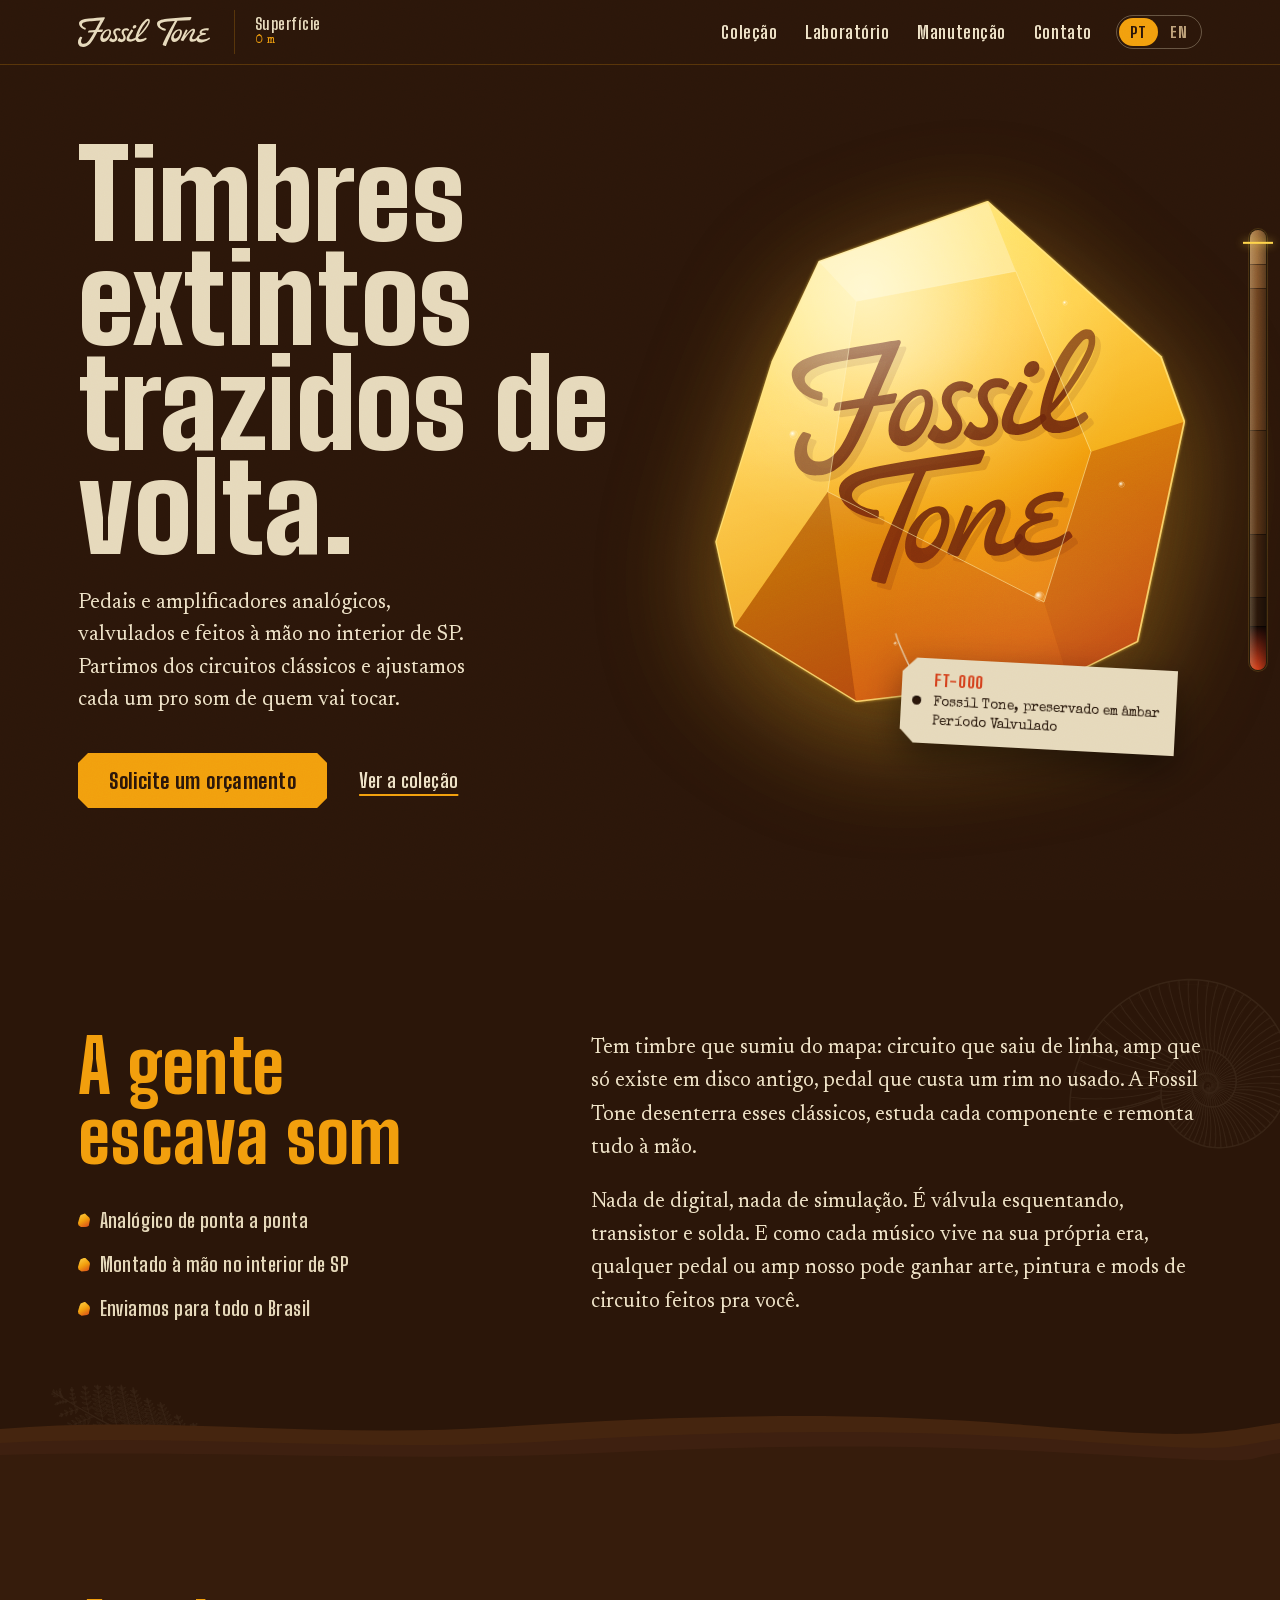
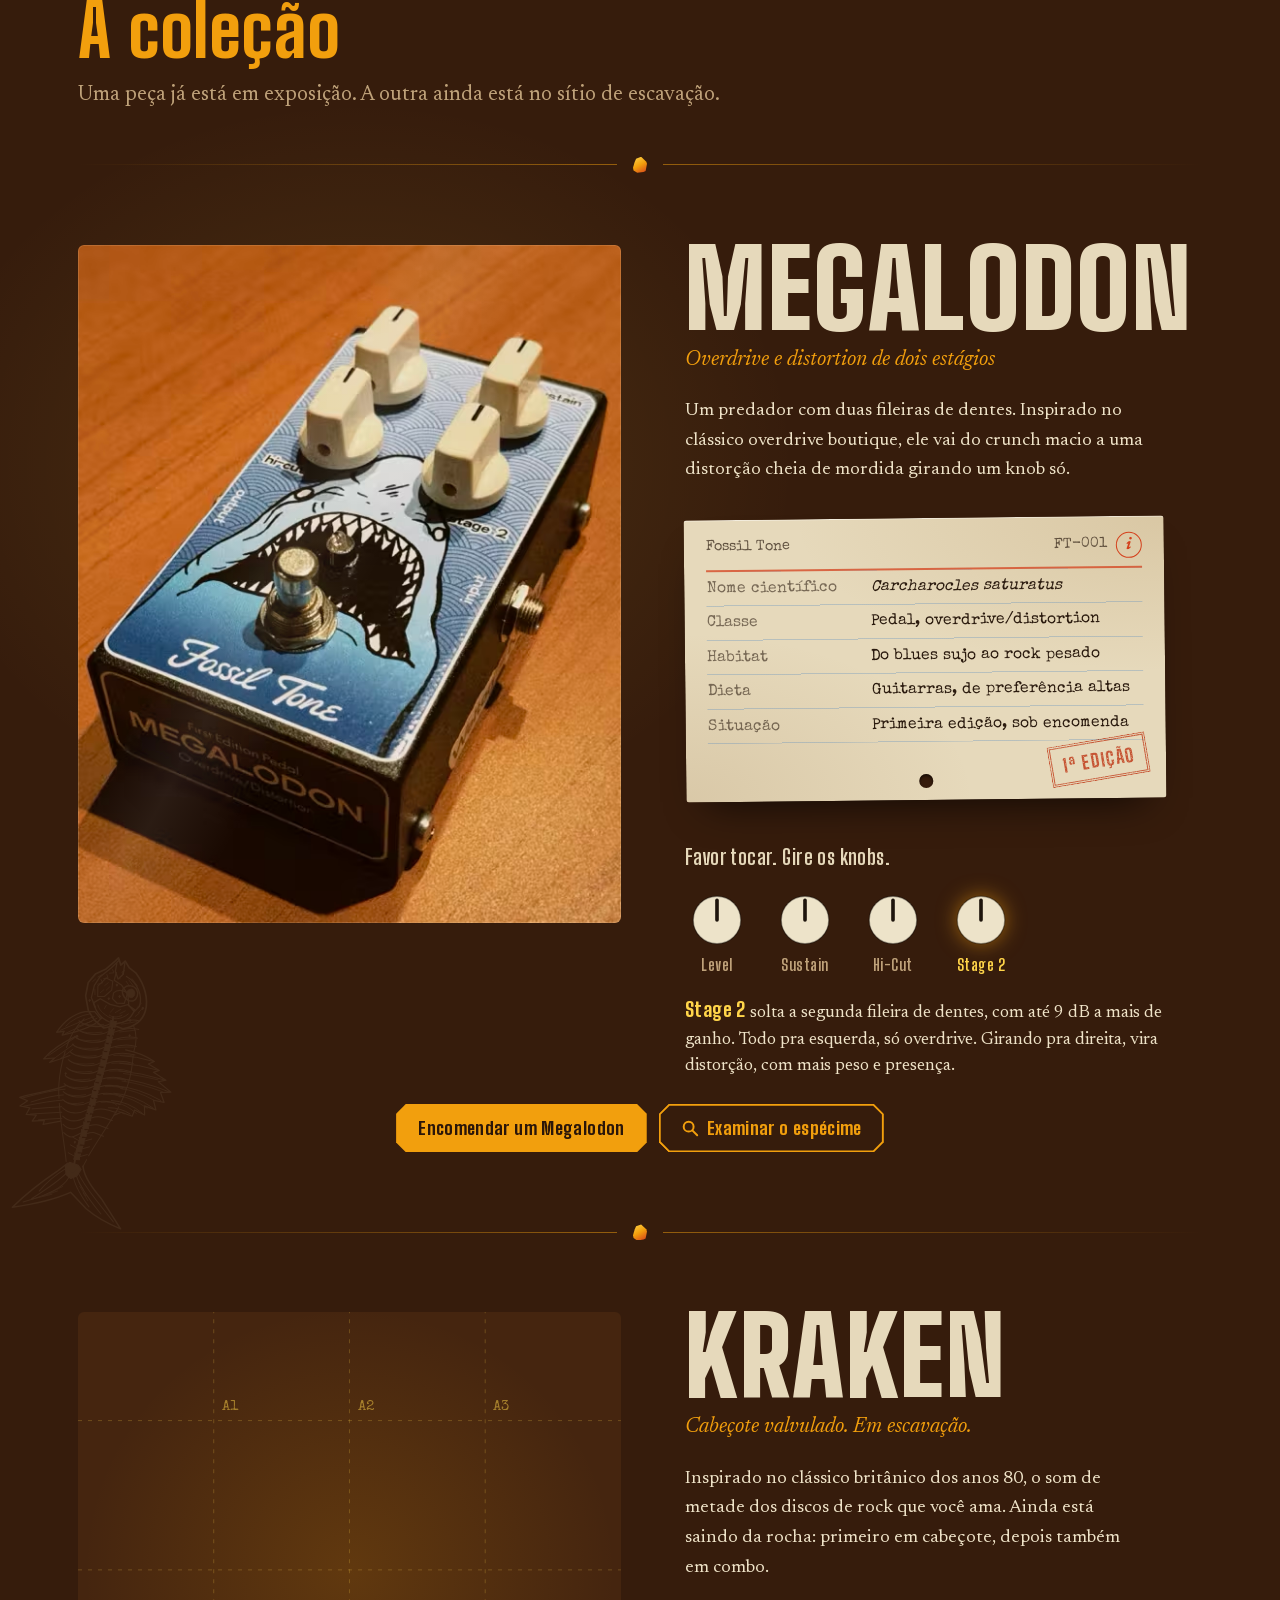
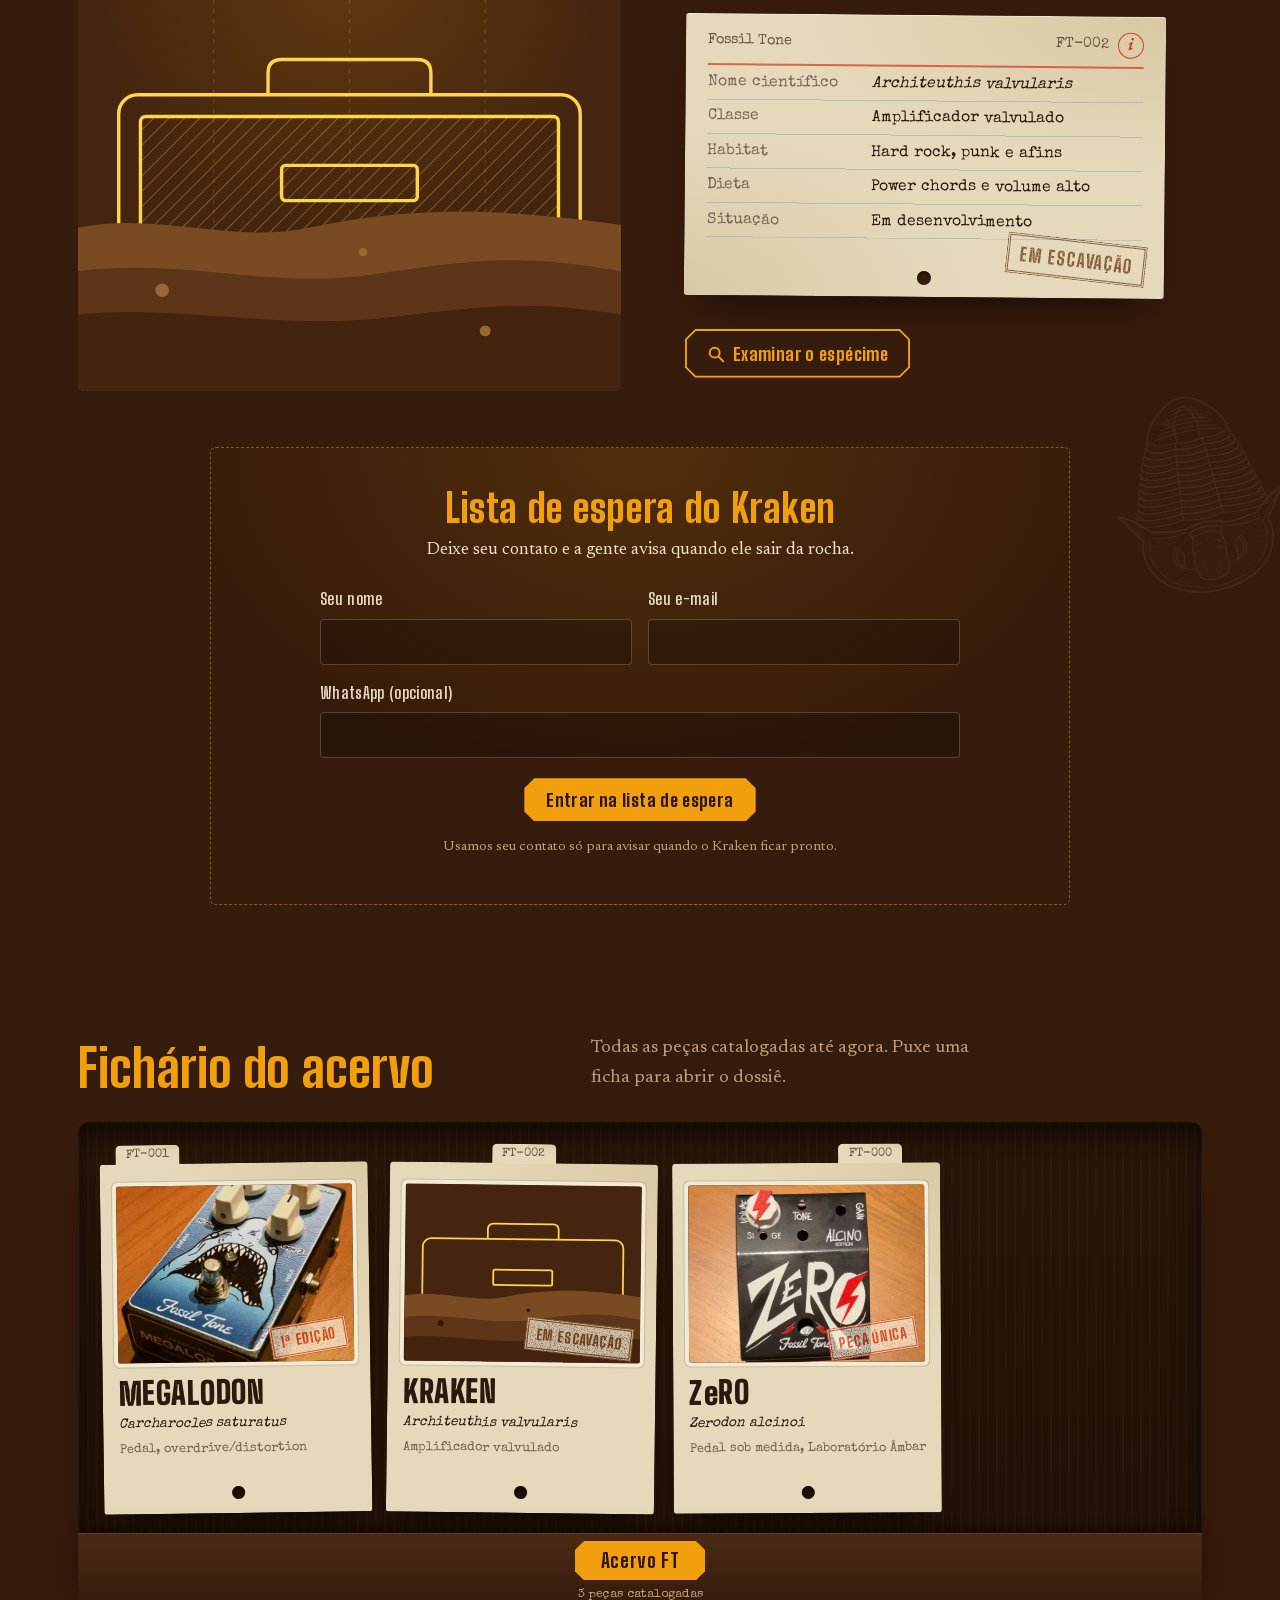
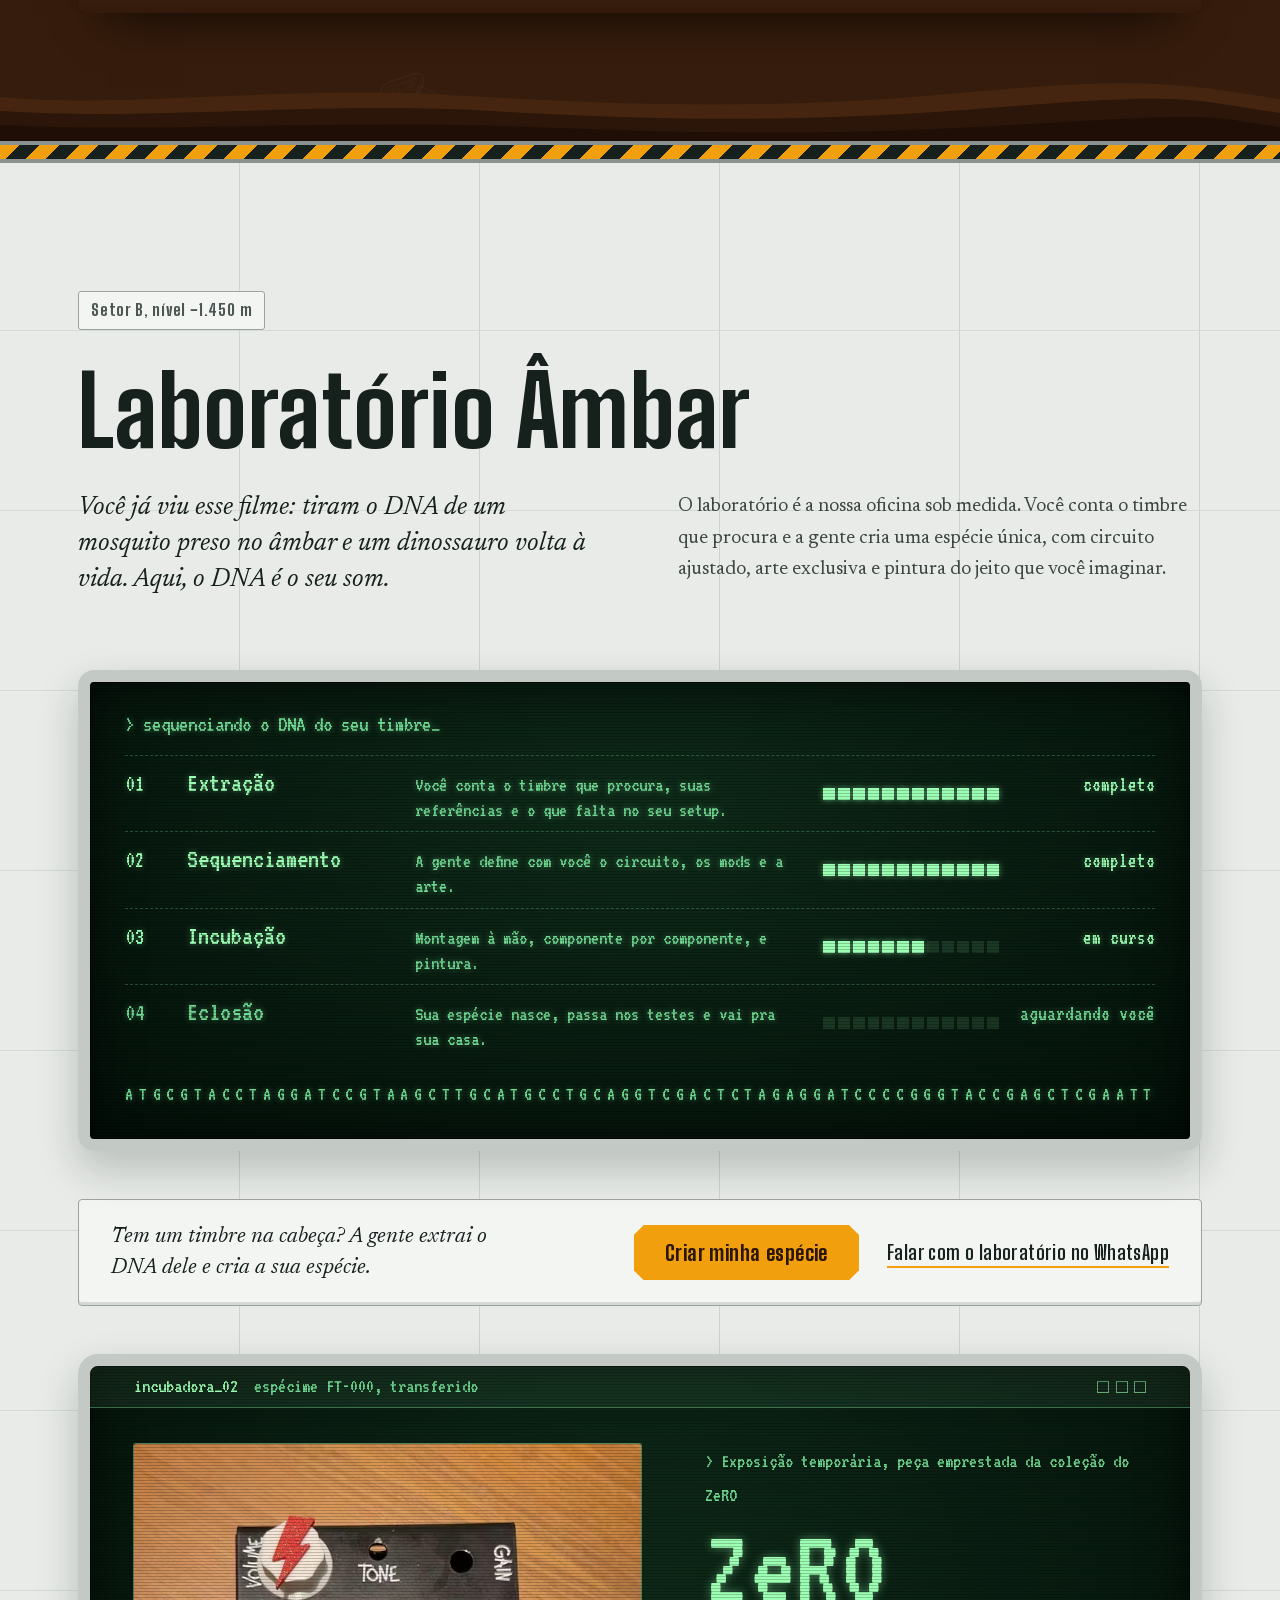
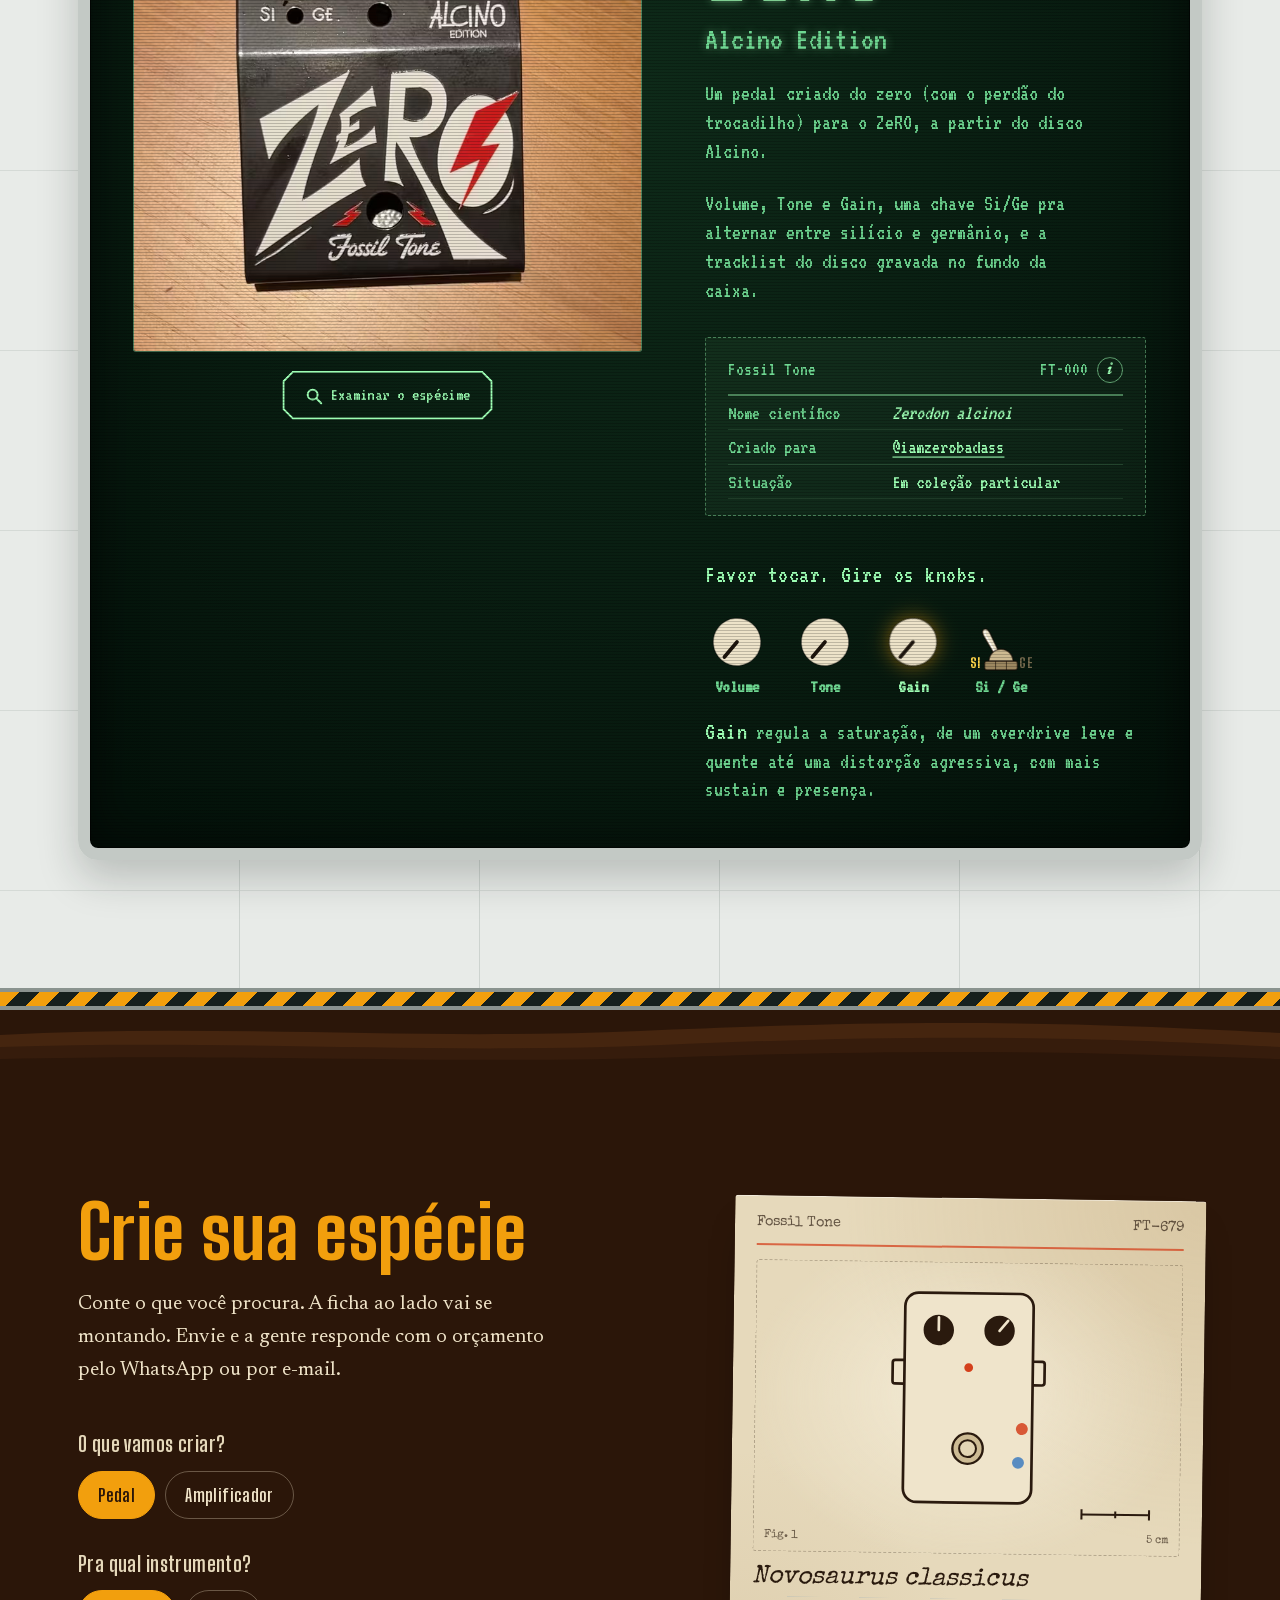
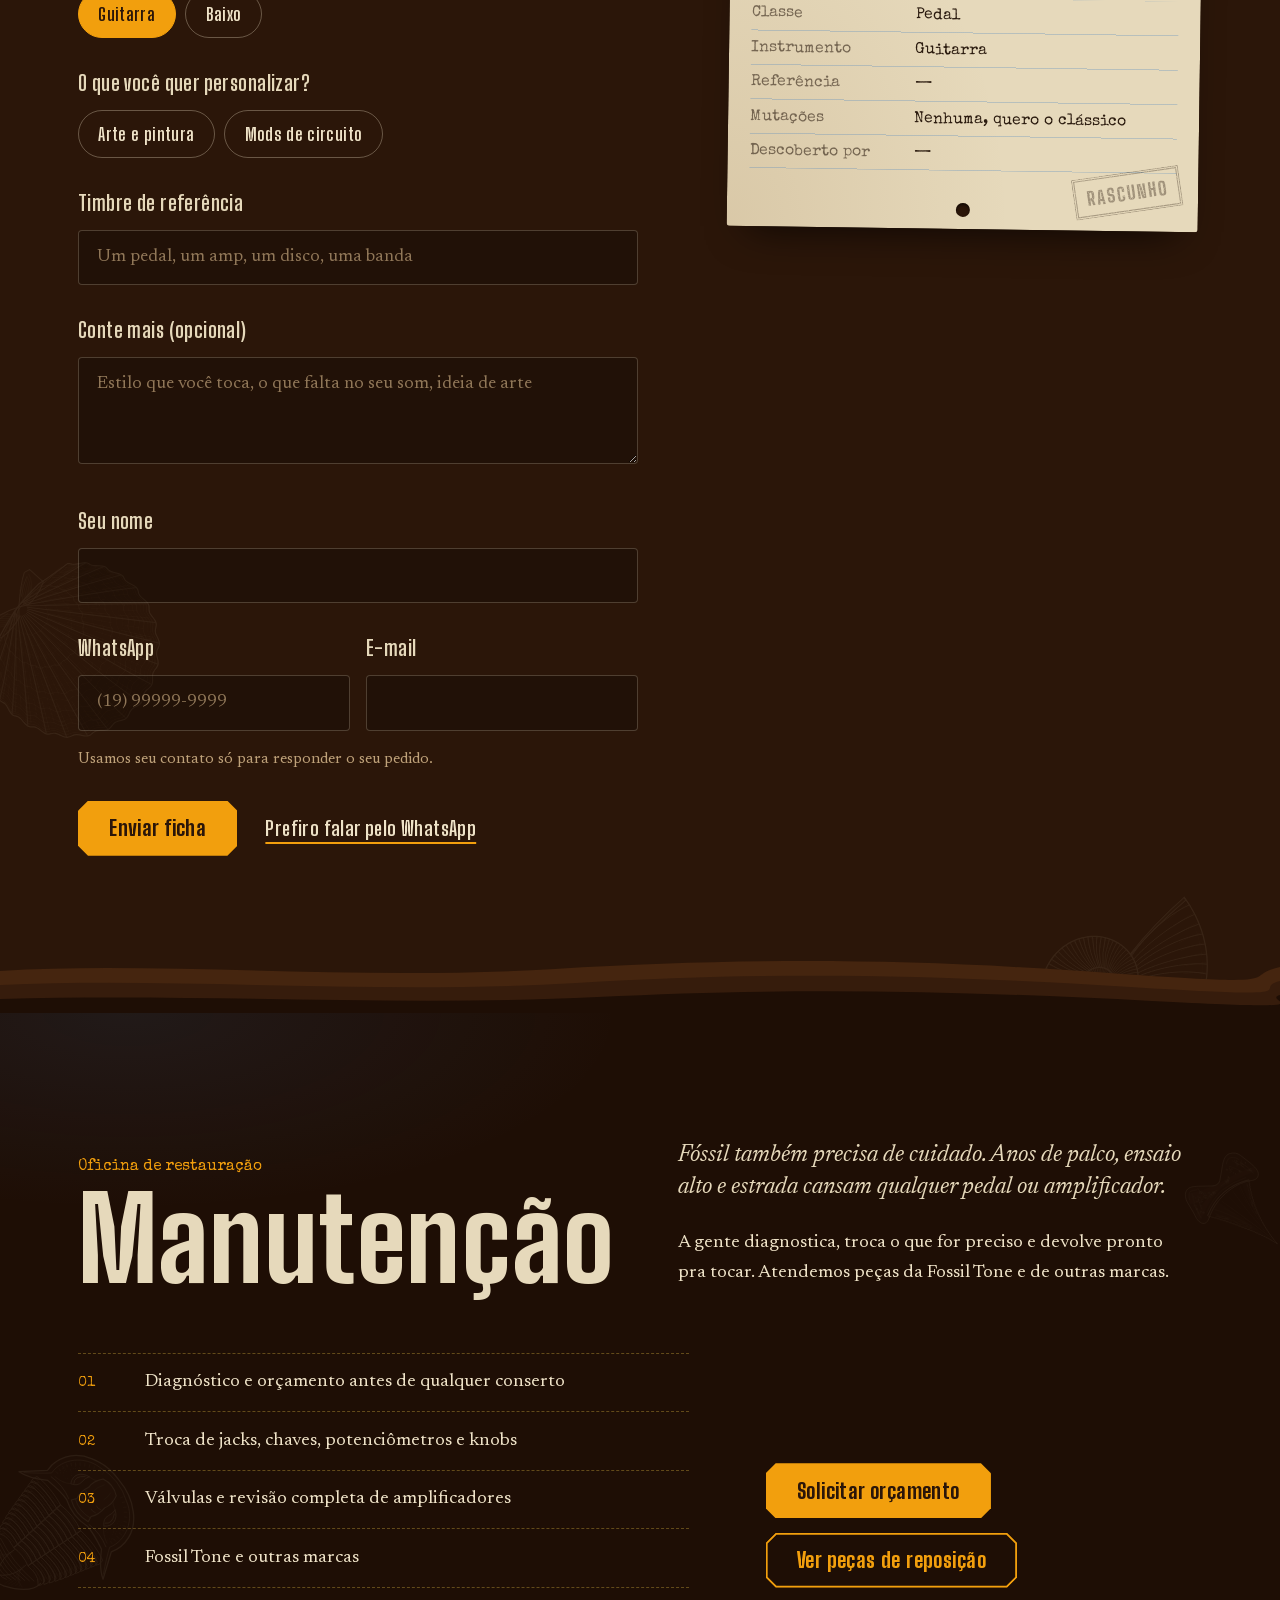
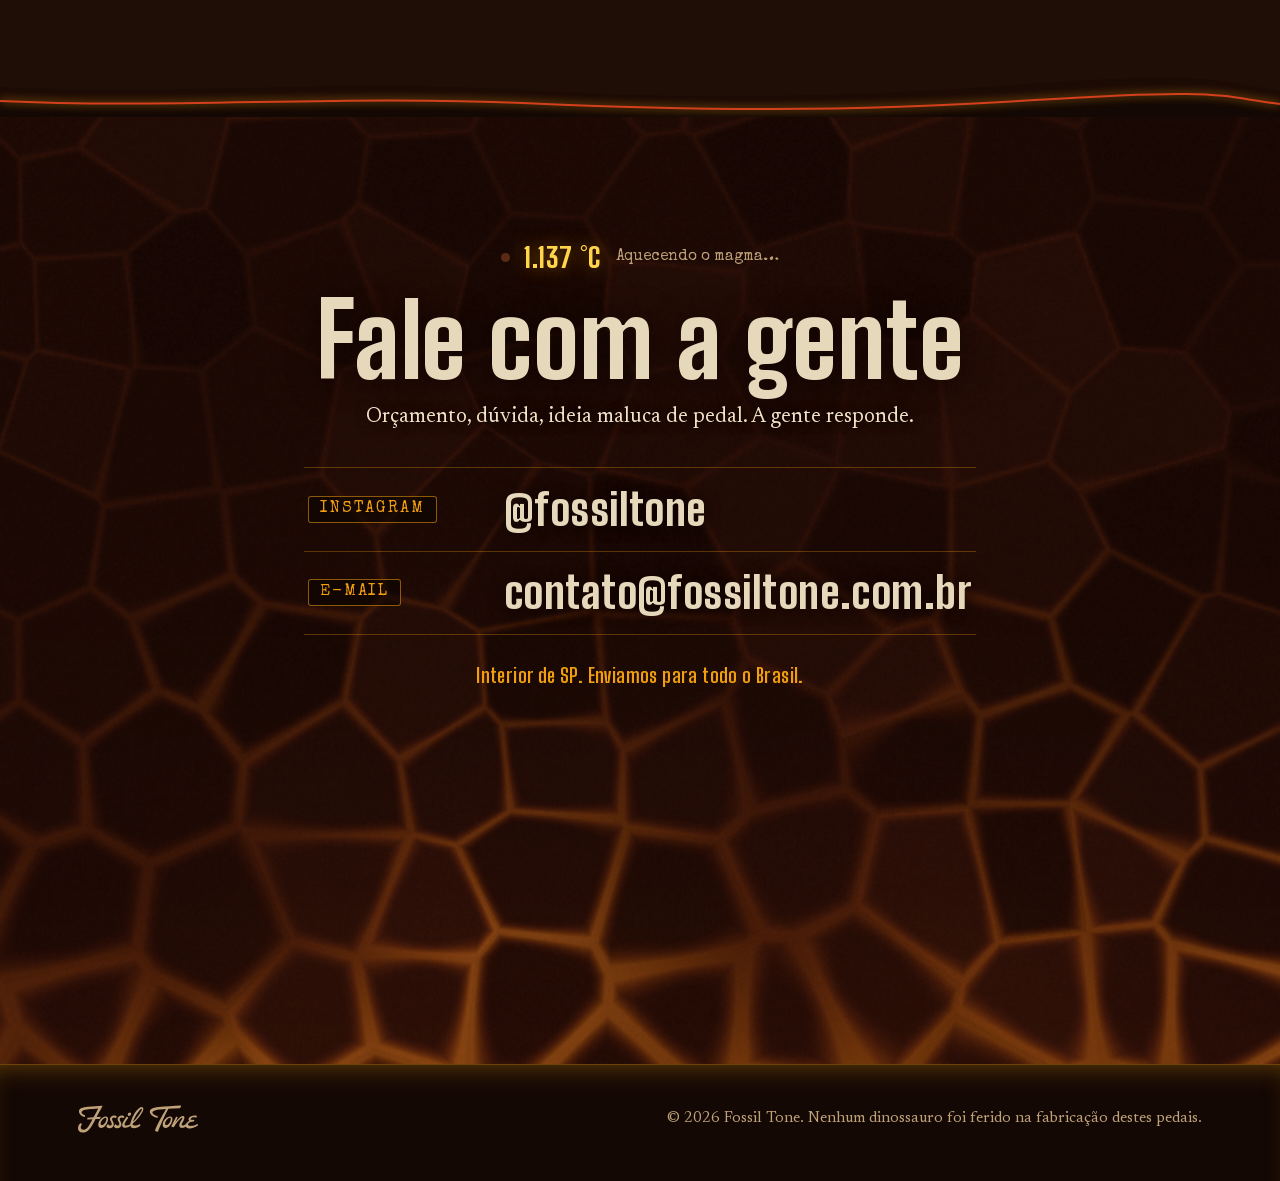
==== commit 99a2f7b7: "Site: camadas de terra sem fresta com a seção seguinte Co-Authored-By: Claude Opus 5.5 <noreply@anth" ====
--- a/index.html
+++ b/index.html
@@ -23,7 +23,7 @@
   <link rel="preconnect" href="https://mlyahqfoslwzbwjoxaas.supabase.co" crossorigin>
   <link rel="preload" href="assets/fonts/big-shoulders-display-latin.woff2" as="font" type="font/woff2" crossorigin>
   <link rel="preload" href="assets/fonts/newsreader-latin.woff2" as="font" type="font/woff2" crossorigin>
-  <link rel="stylesheet" href="styles.css?v=58">
+  <link rel="stylesheet" href="styles.css?v=59">
 </head>
 <body>
 
--- a/styles.css
+++ b/styles.css
@@ -317,7 +317,8 @@
 /* ---------- camadas de sedimento entre as seções ---------- */
 
 .strata {
-  position: absolute; left: 0; bottom: 100%;
+  /* desce 1px para dentro da seção: encostado exato, o arredondamento do scroll abria uma fresta */
+  position: absolute; left: 0; bottom: calc(100% - 1px);
   display: block;
   width: 100%; height: clamp(34px, 5vw, 60px);
   pointer-events: none;
@@ -1886,3 +1887,8 @@
 
 /* ZeRO: botão Examinar logo embaixo das fotos */
 .case__media .specimen__actions { margin-top: 1.25rem; justify-content: center; }
+
+/* no laboratório a camada não pode cobrir a faixa de perigo: fica encostada,
+   e uma sombra de 1px da cor da última camada tapa a fresta do arredondamento */
+.lab > .strata { bottom: 100%; }
+.lab { box-shadow: 0 -1px 0 var(--resin-deep); }
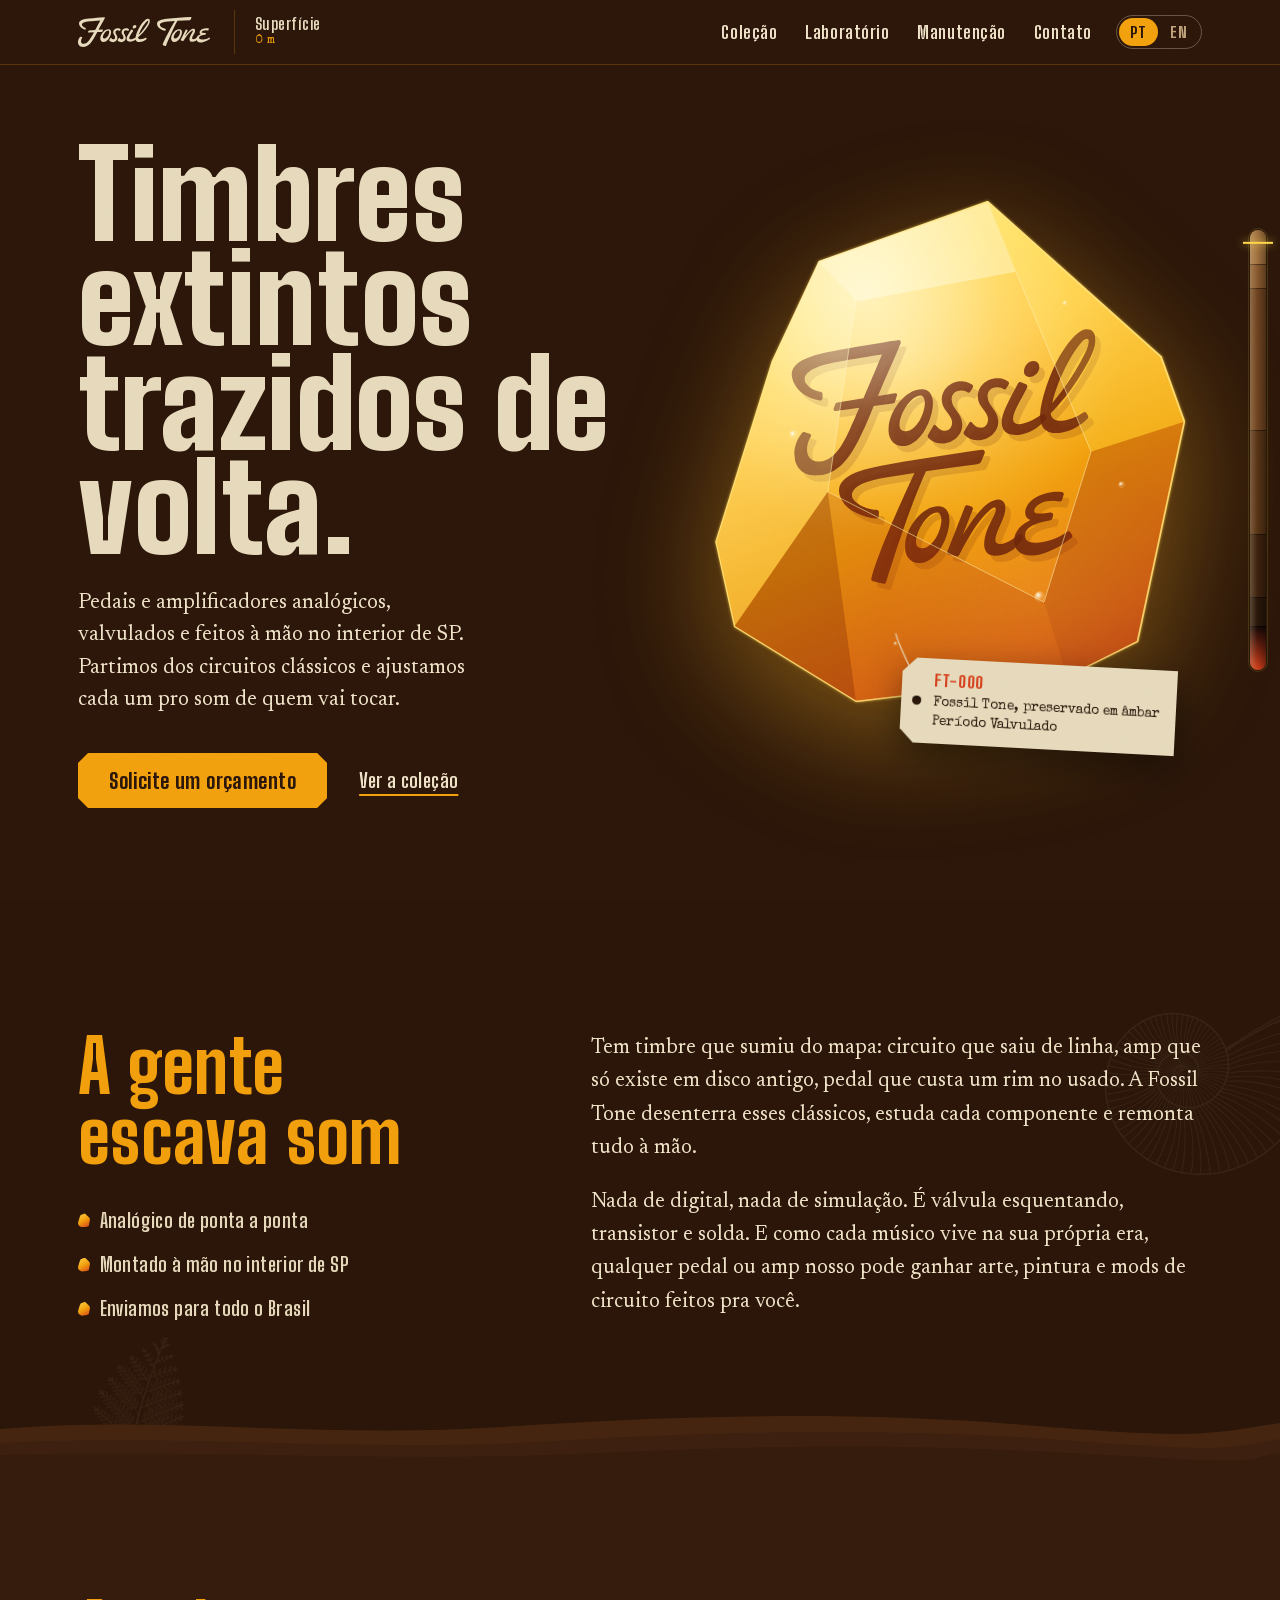
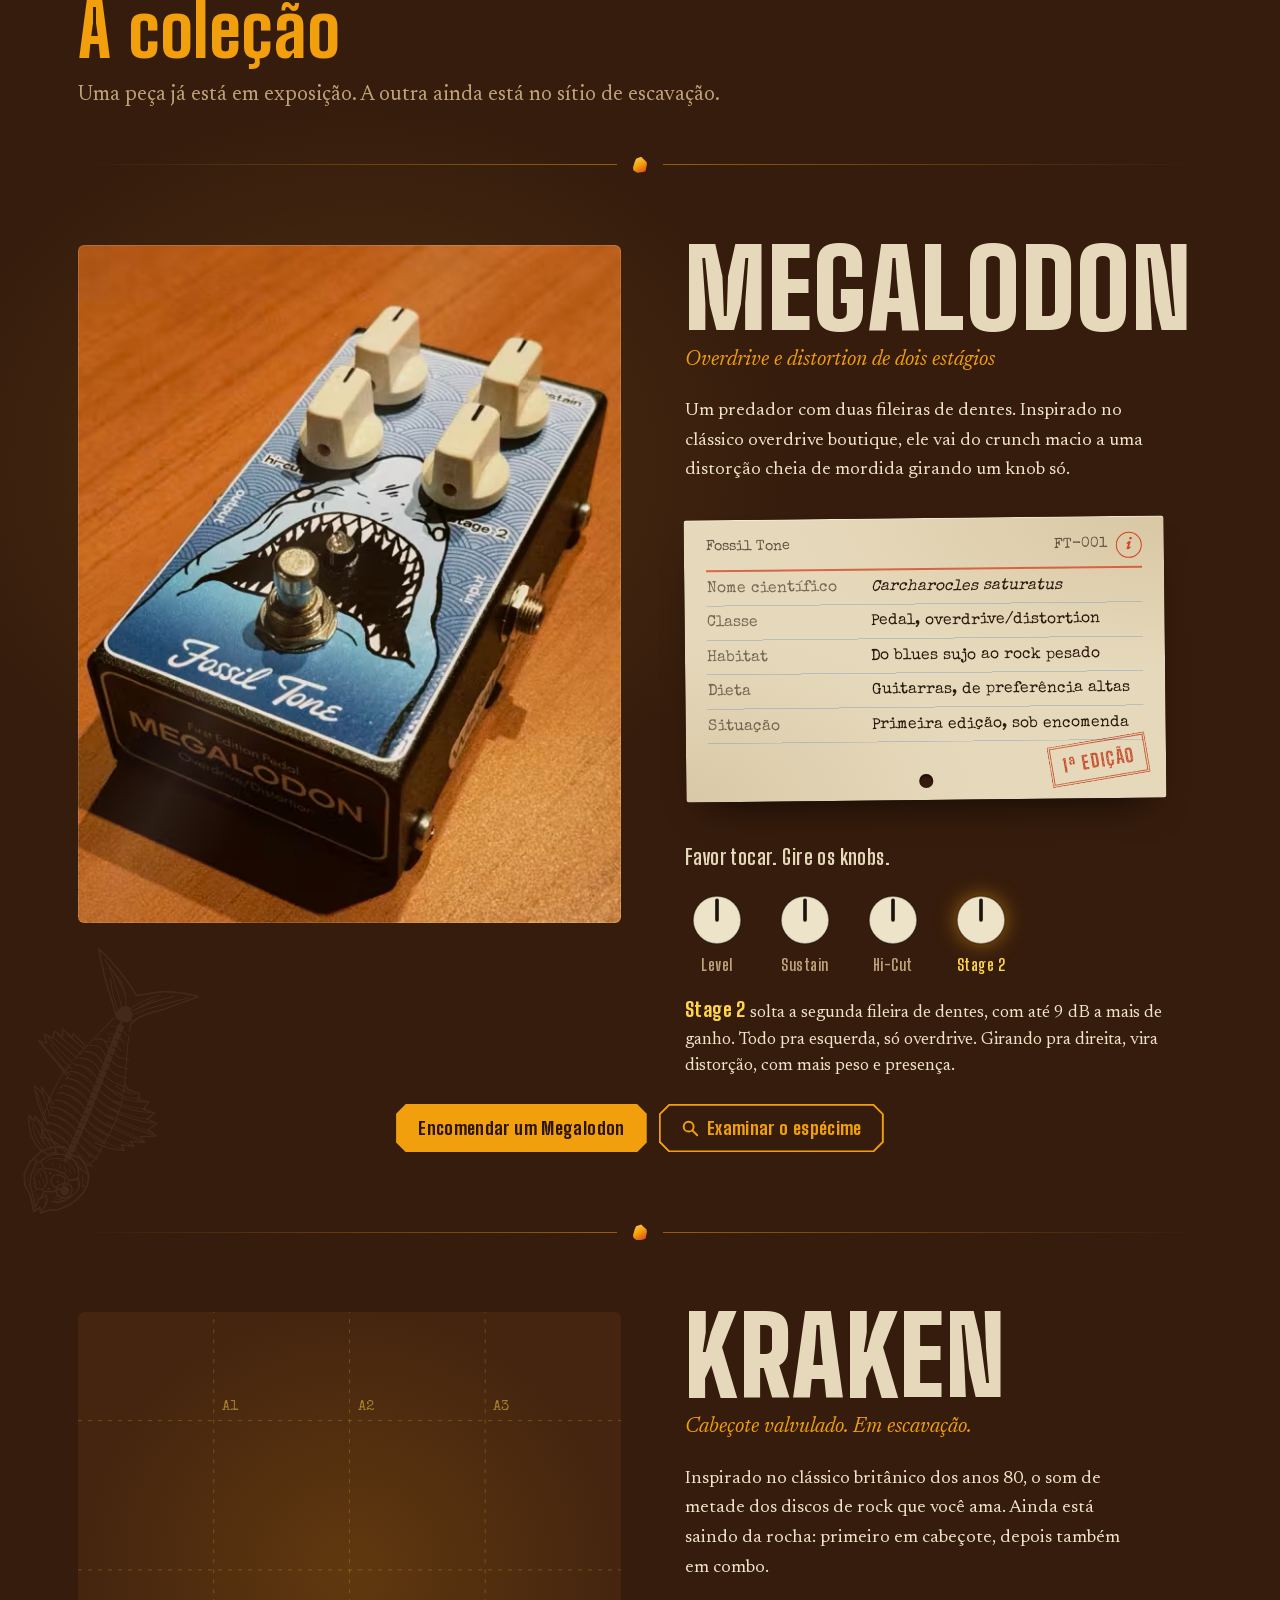
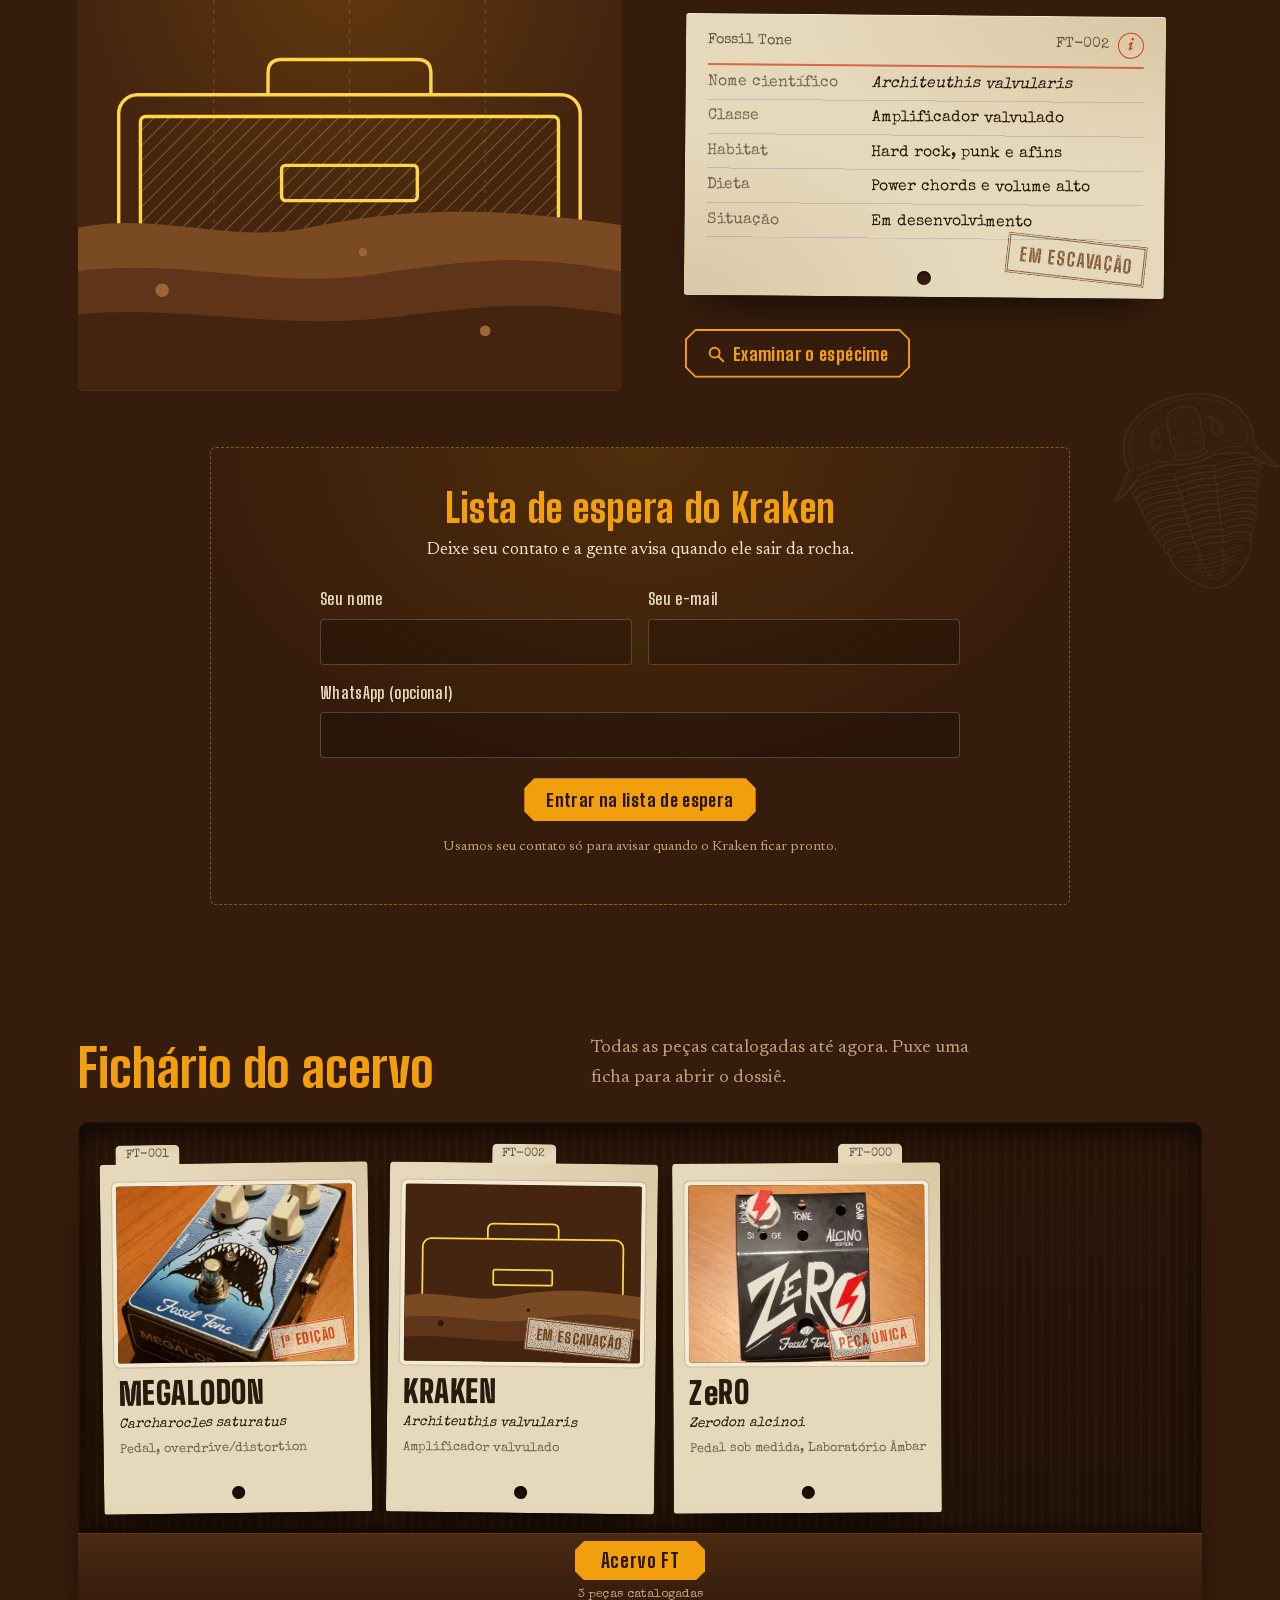
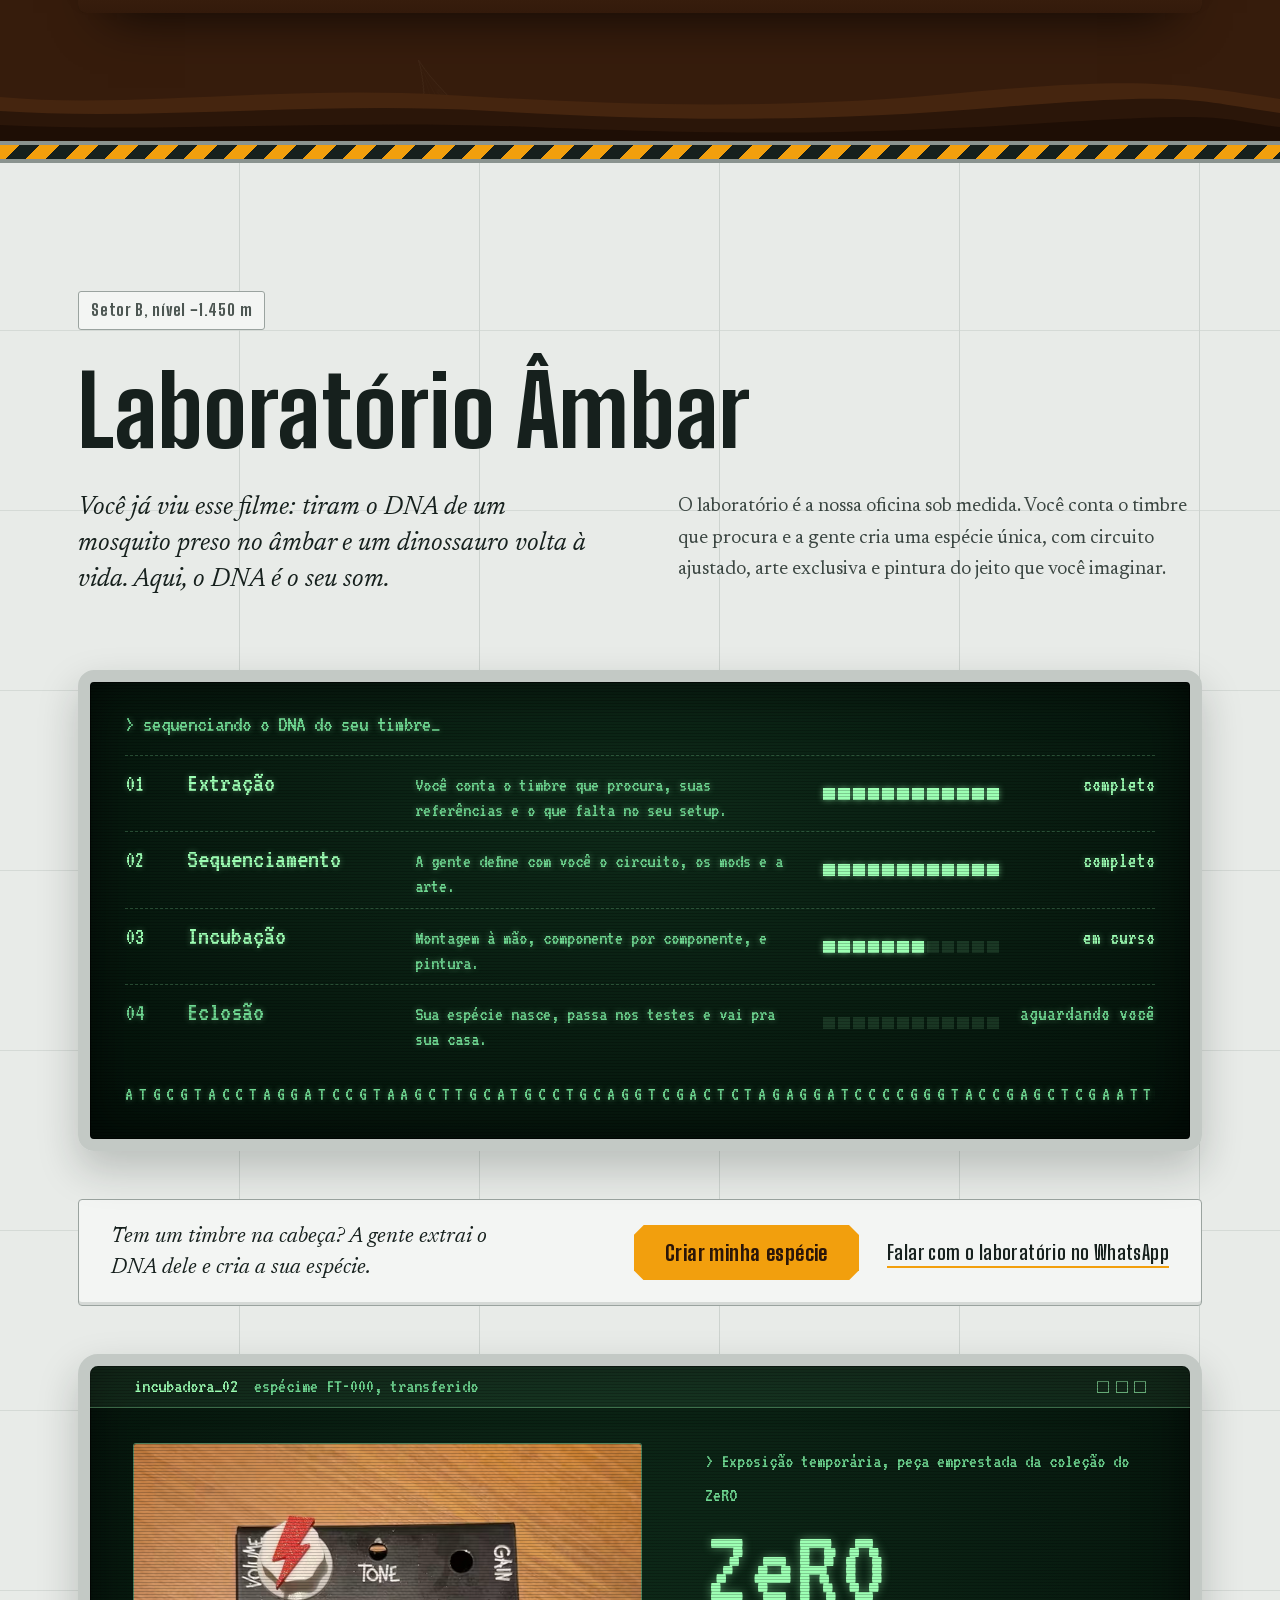
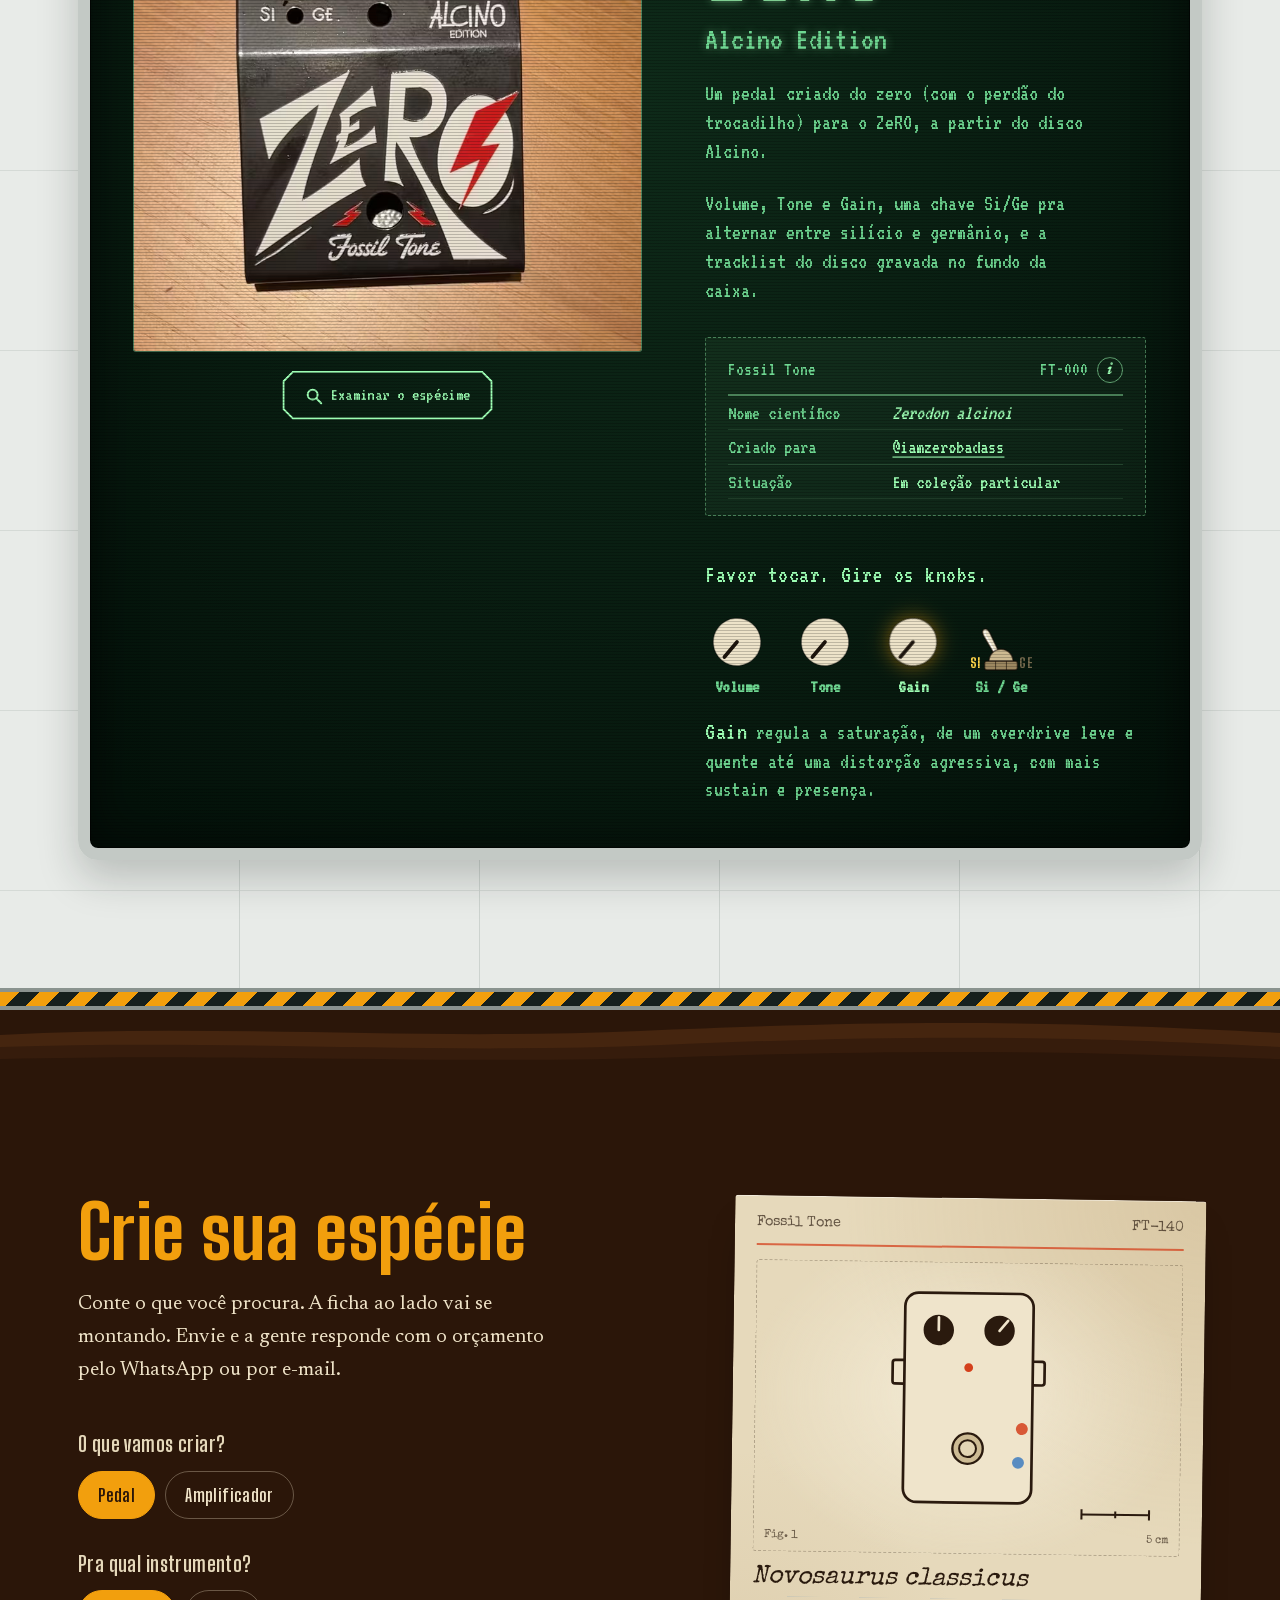
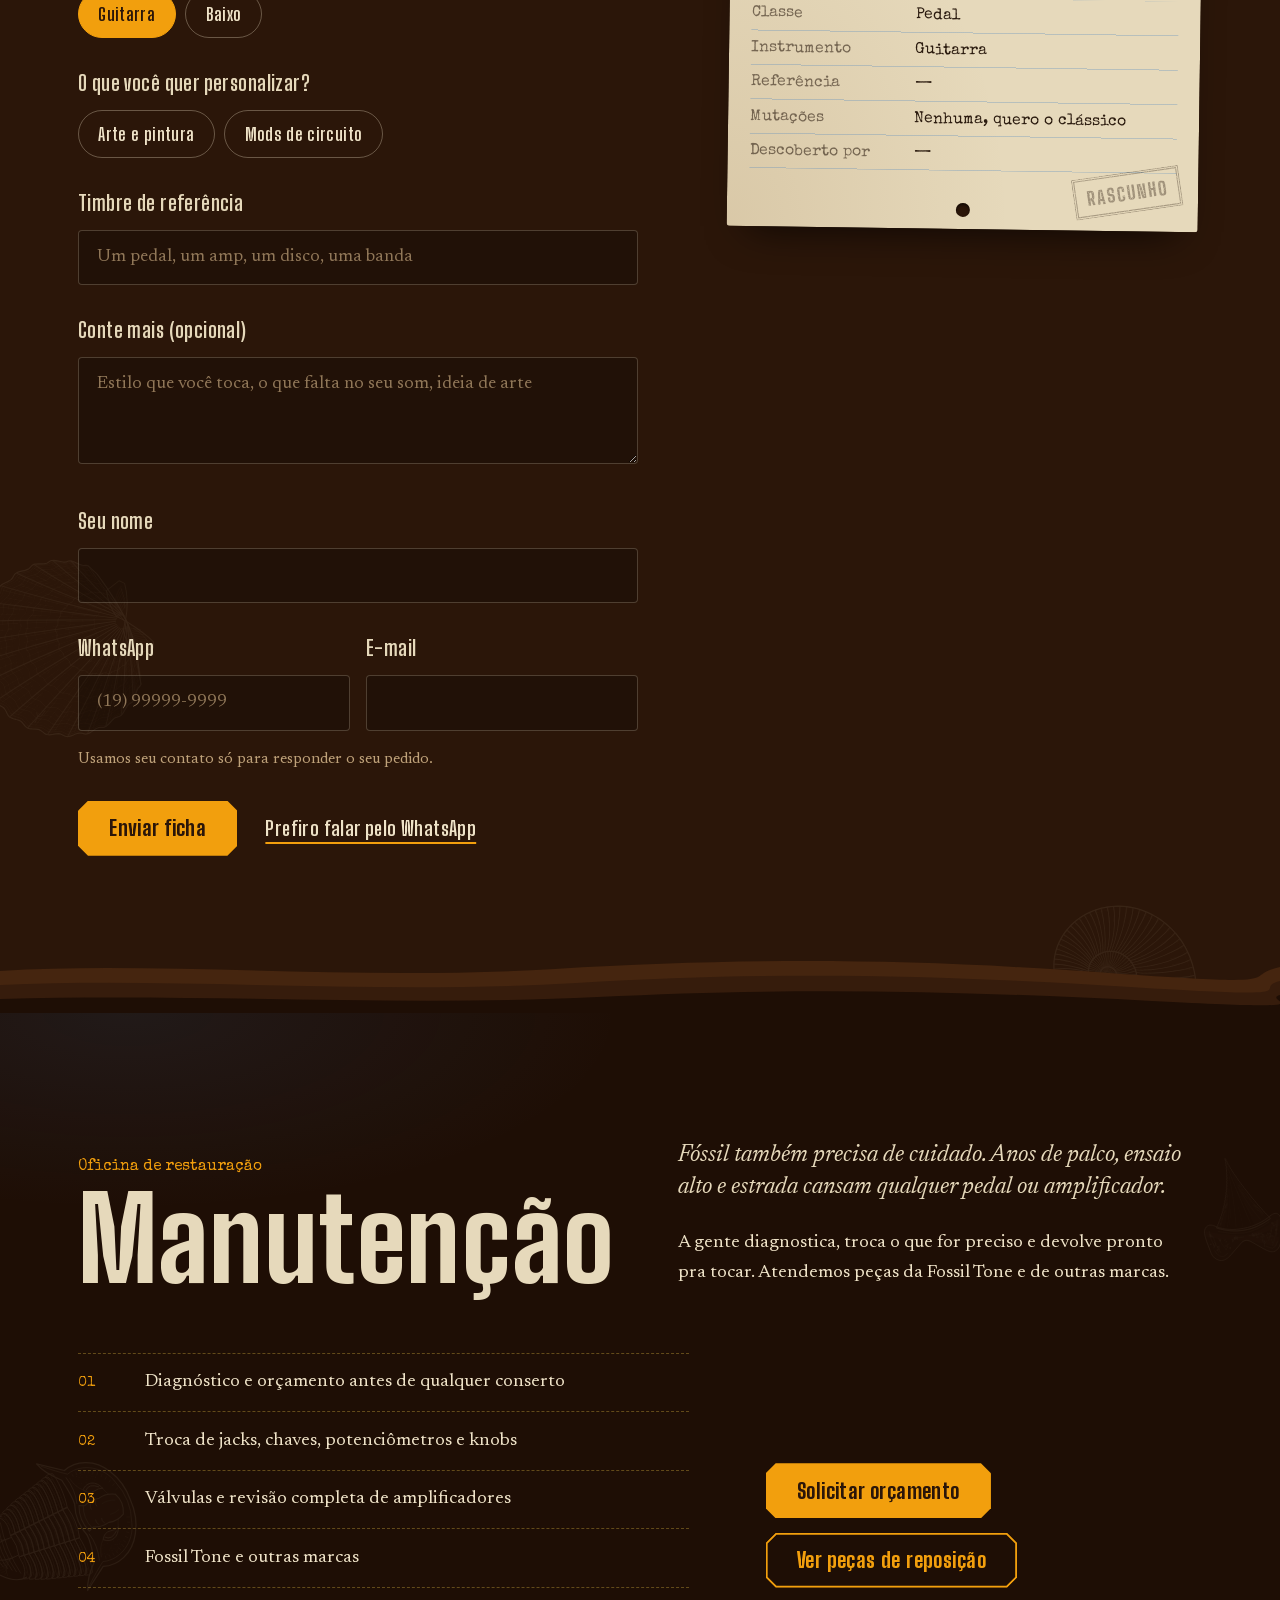
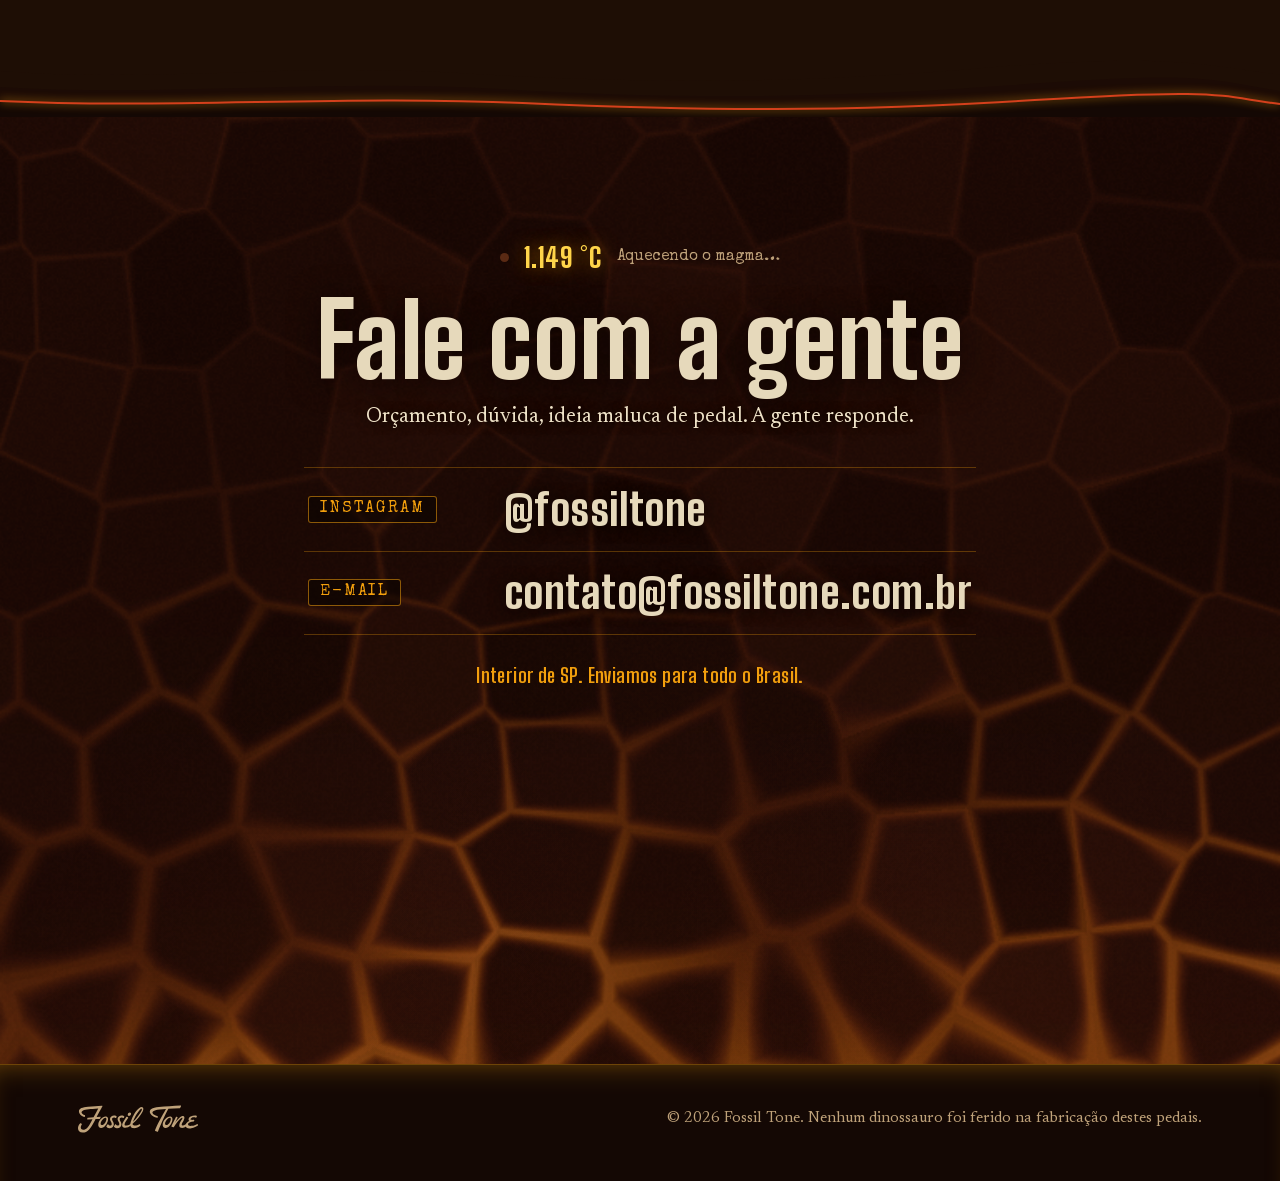
==== commit efe78a6f: "Site: Microsoft Clarity e Google Analytics (arquivos próprios, liberados na CSP) Co-Authored-By: Cla" ====
--- a/index.html
+++ b/index.html
@@ -24,6 +24,8 @@
   <link rel="preload" href="assets/fonts/big-shoulders-display-latin.woff2" as="font" type="font/woff2" crossorigin>
   <link rel="preload" href="assets/fonts/newsreader-latin.woff2" as="font" type="font/woff2" crossorigin>
   <link rel="stylesheet" href="styles.css?v=59">
+  <script src="/clarity.js" async></script>
+  <script src="/analytics.js"></script>
 </head>
 <body>
 
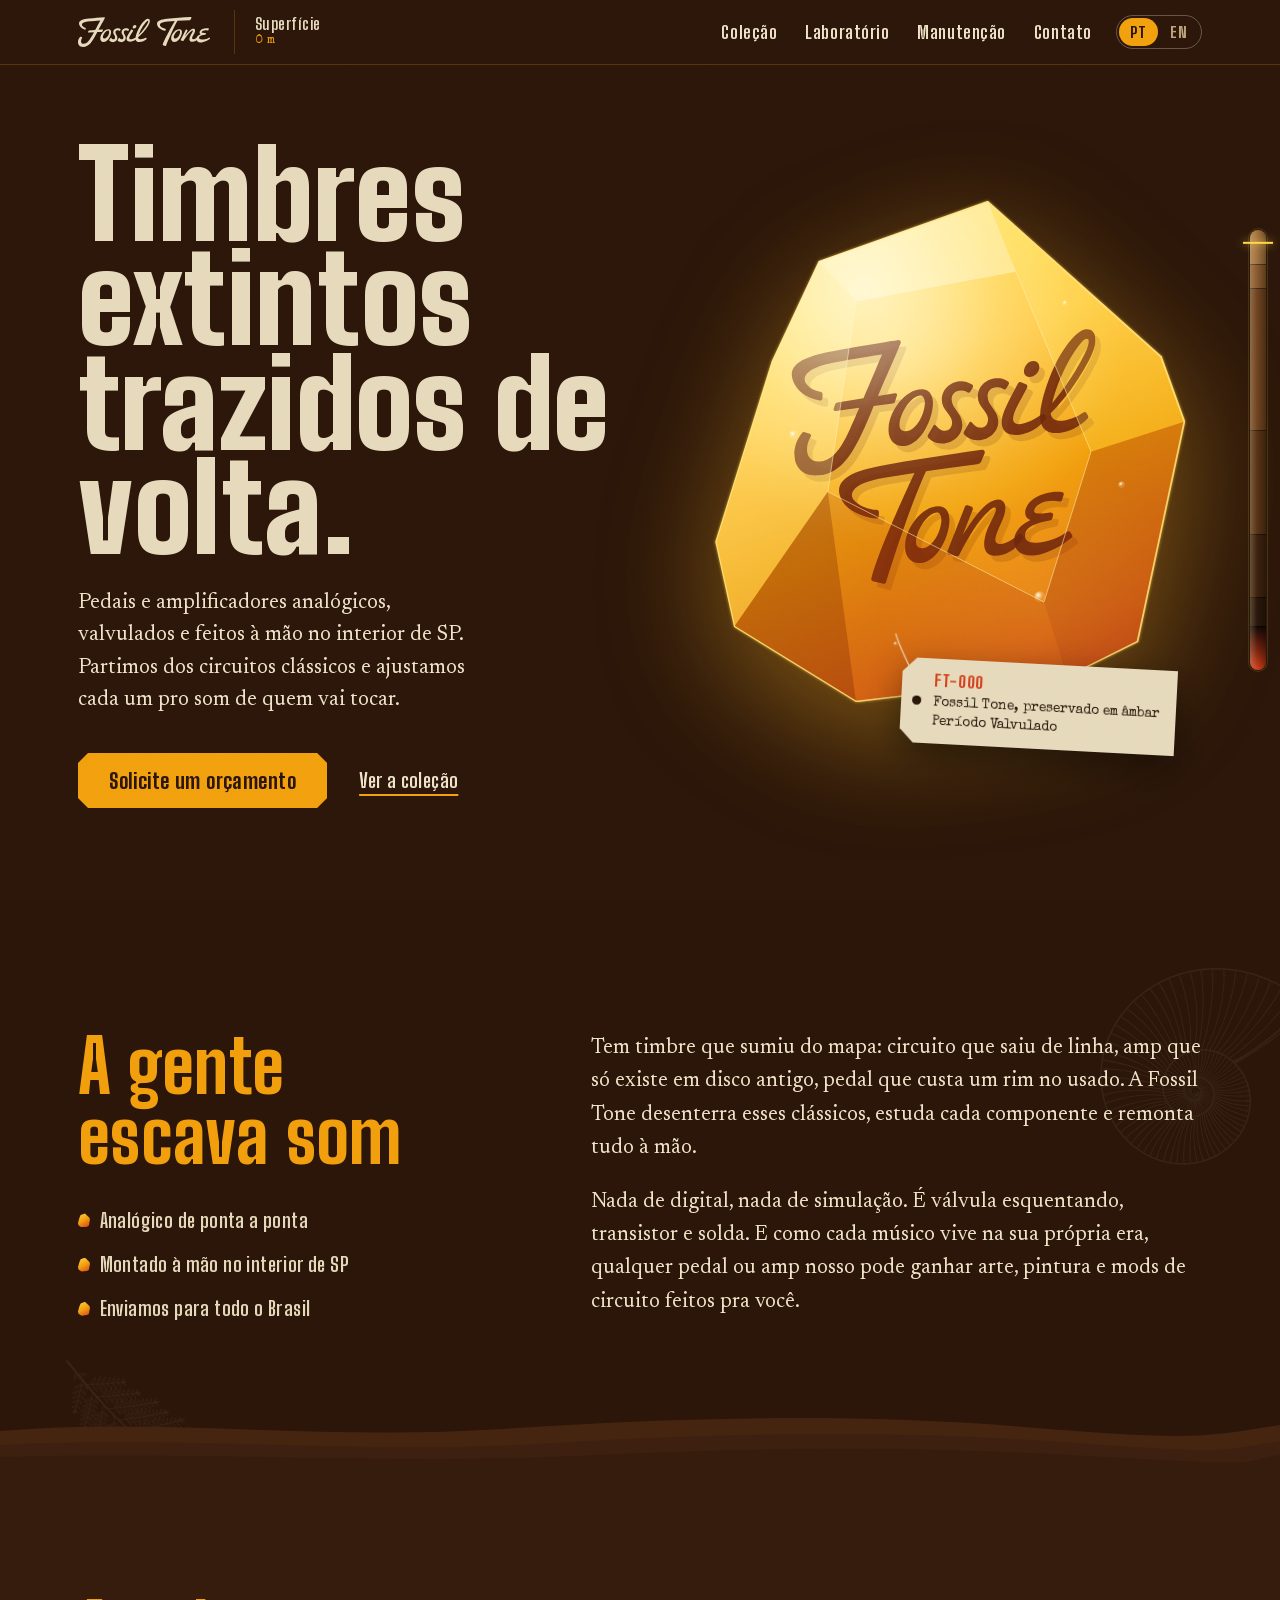
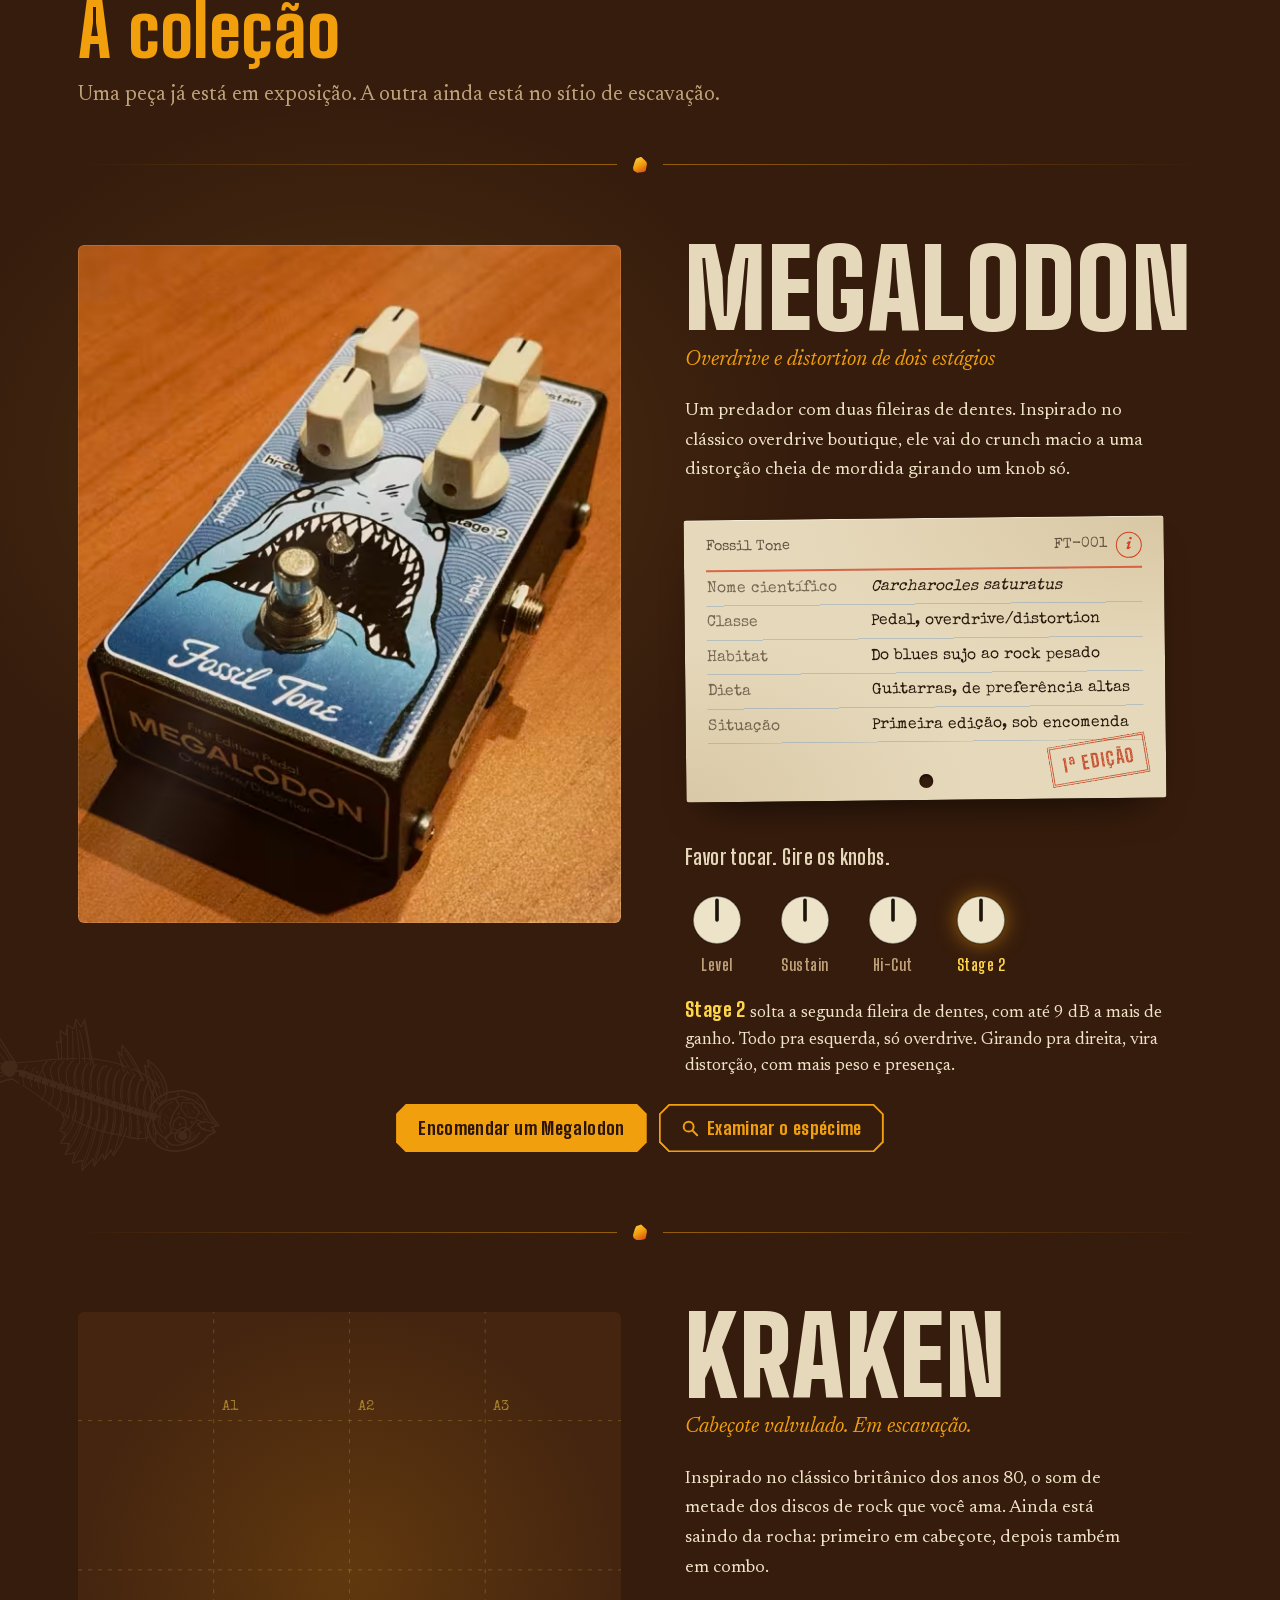
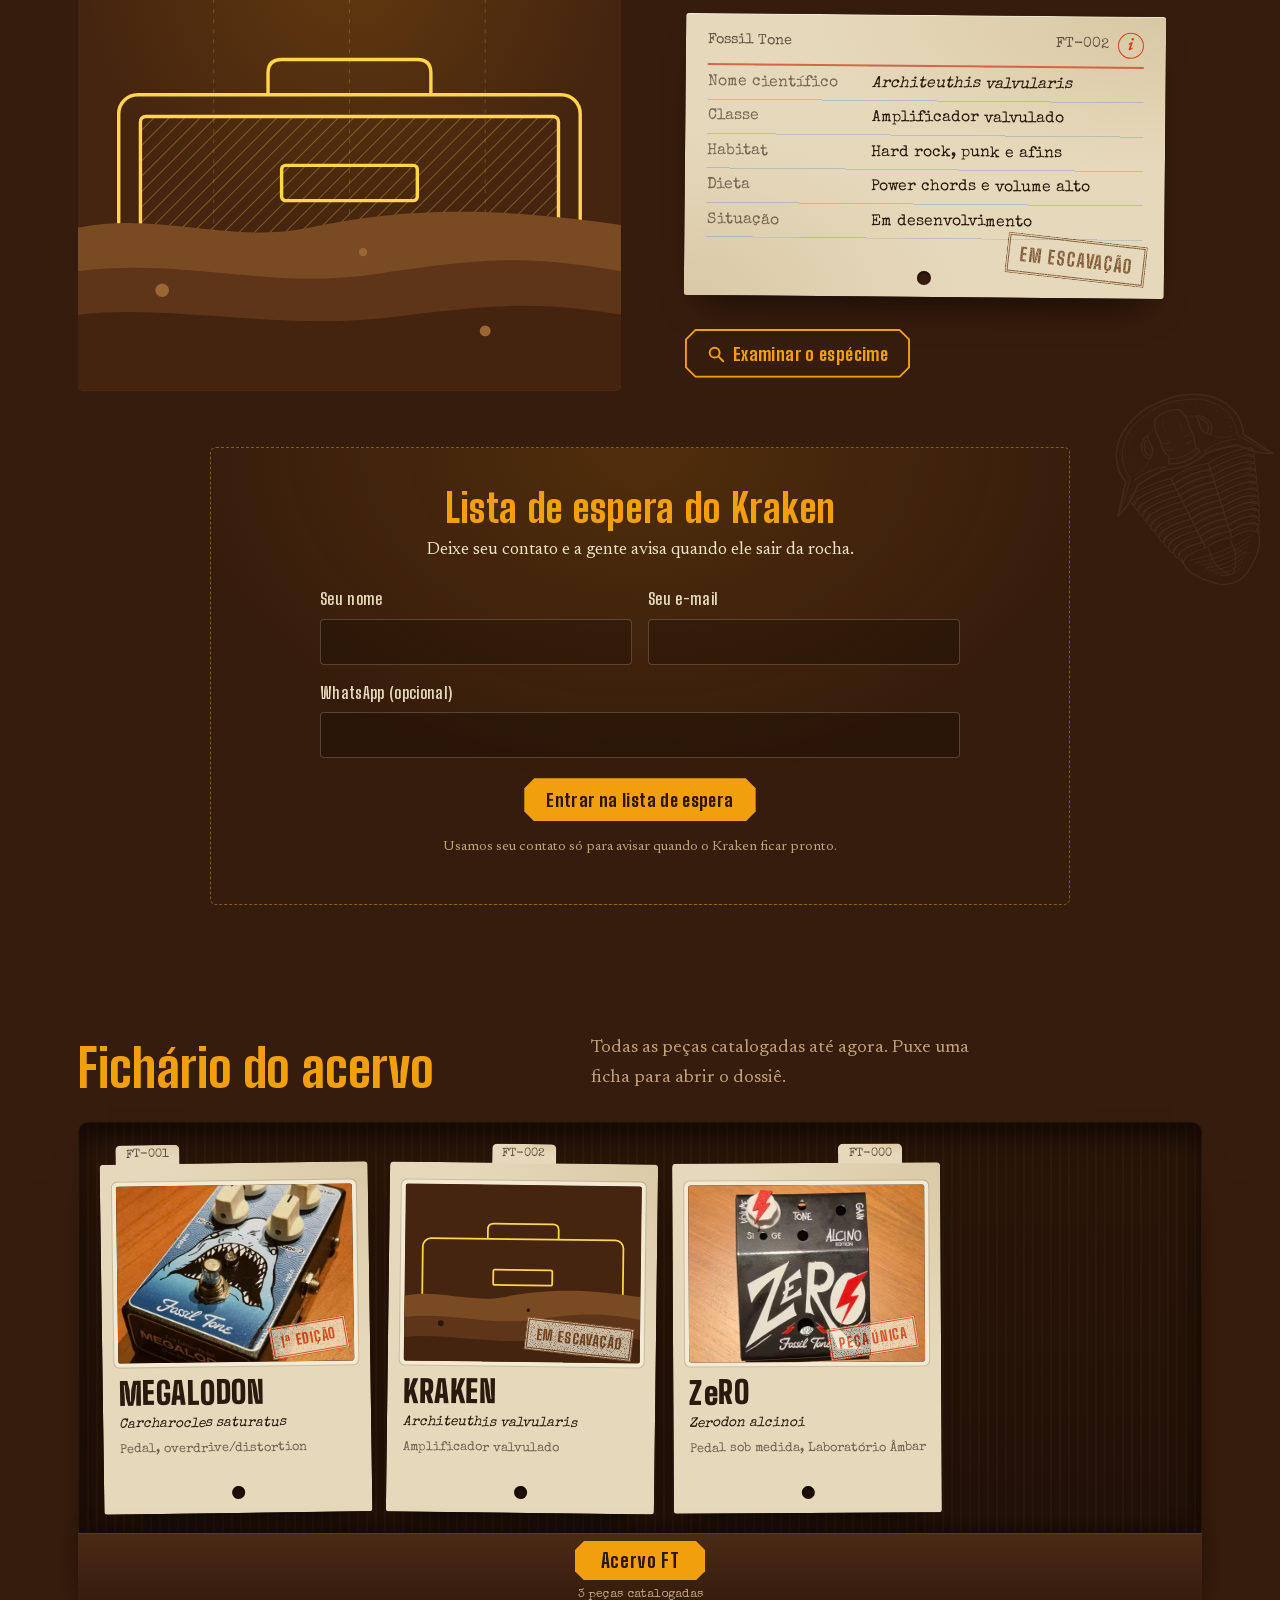
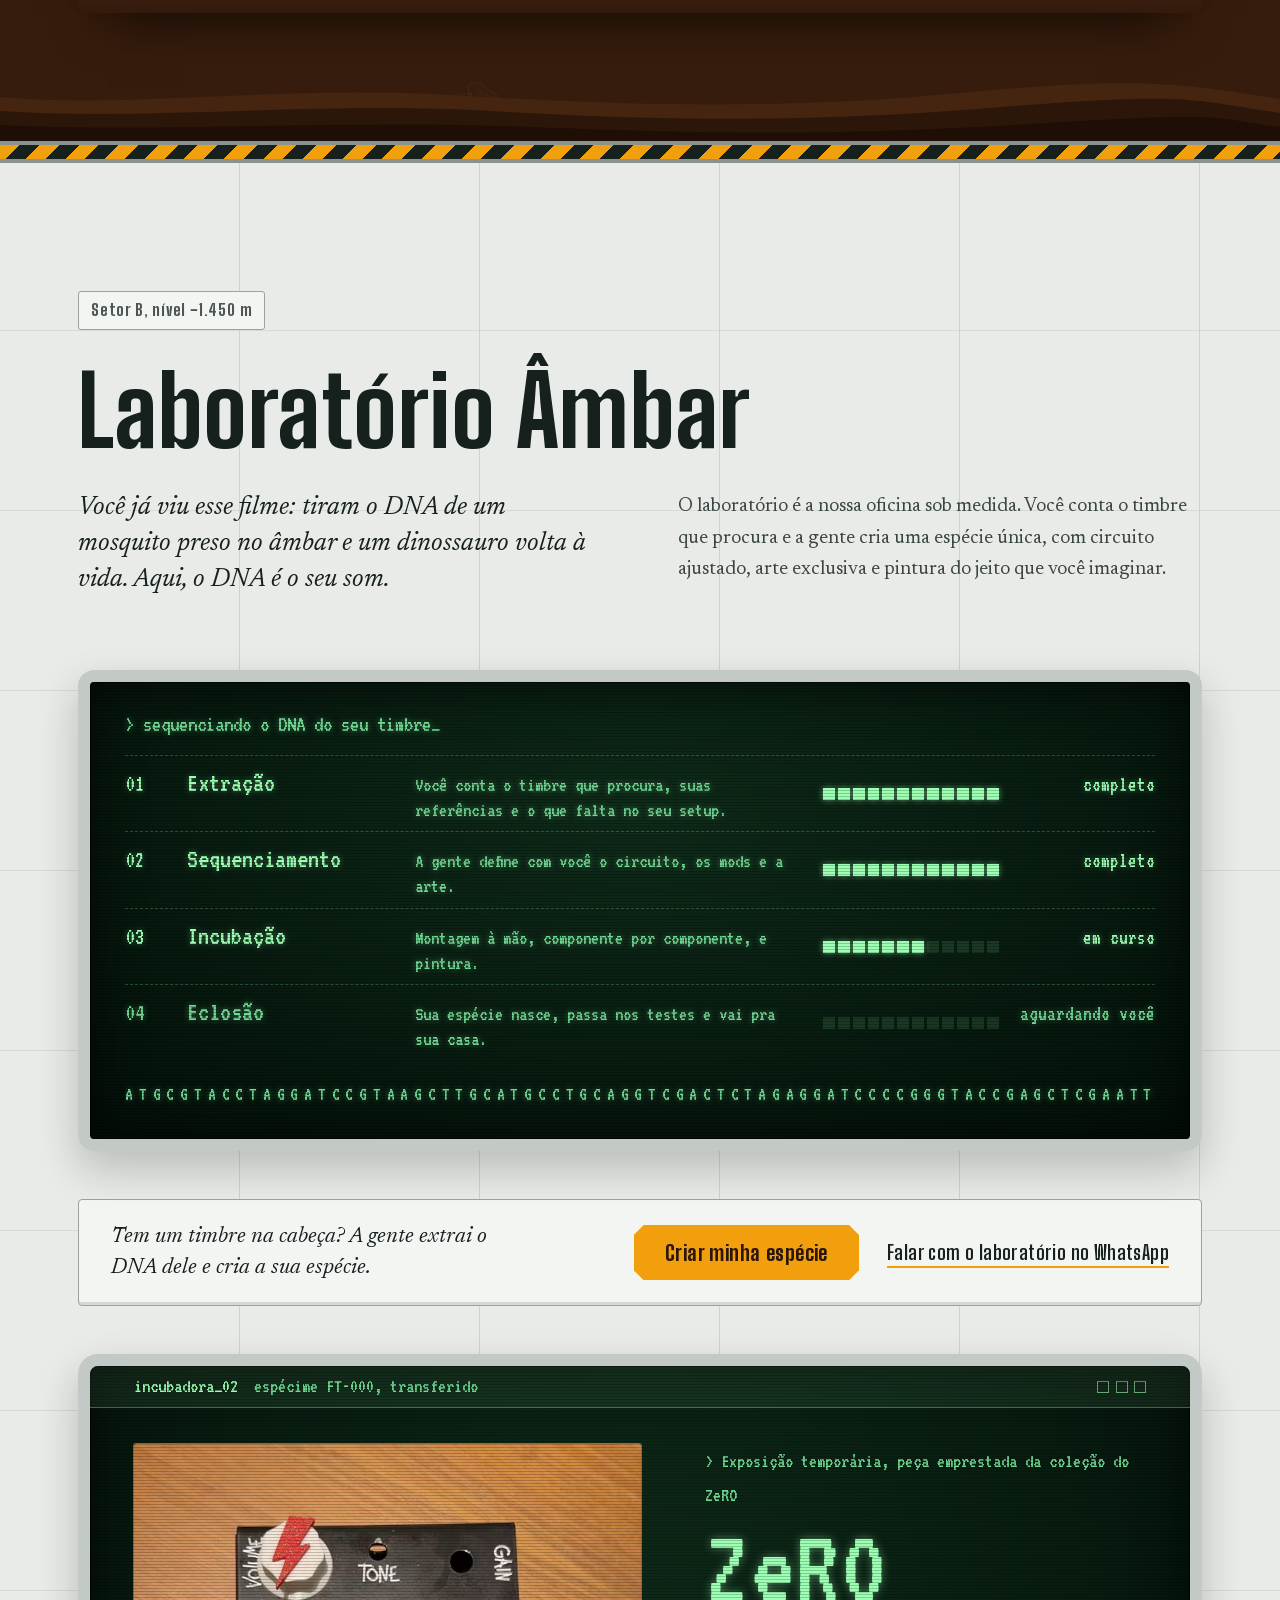
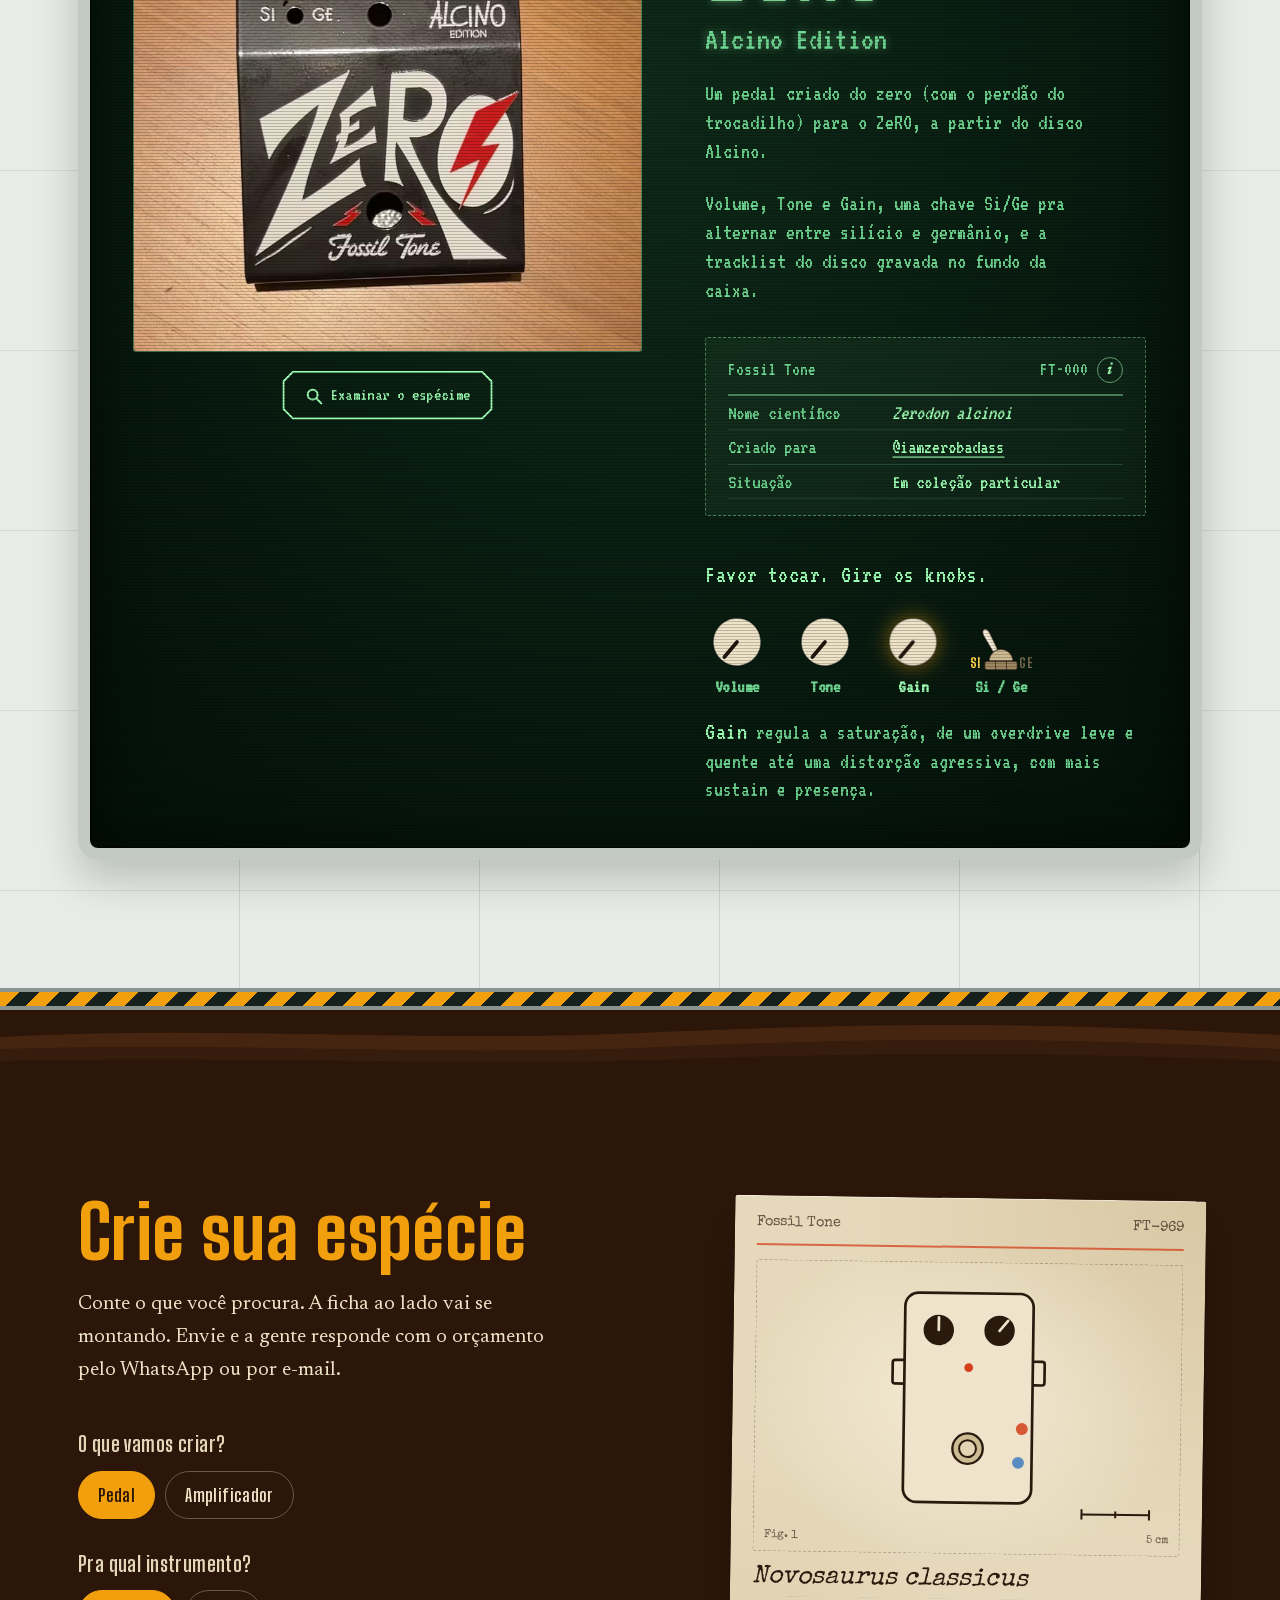
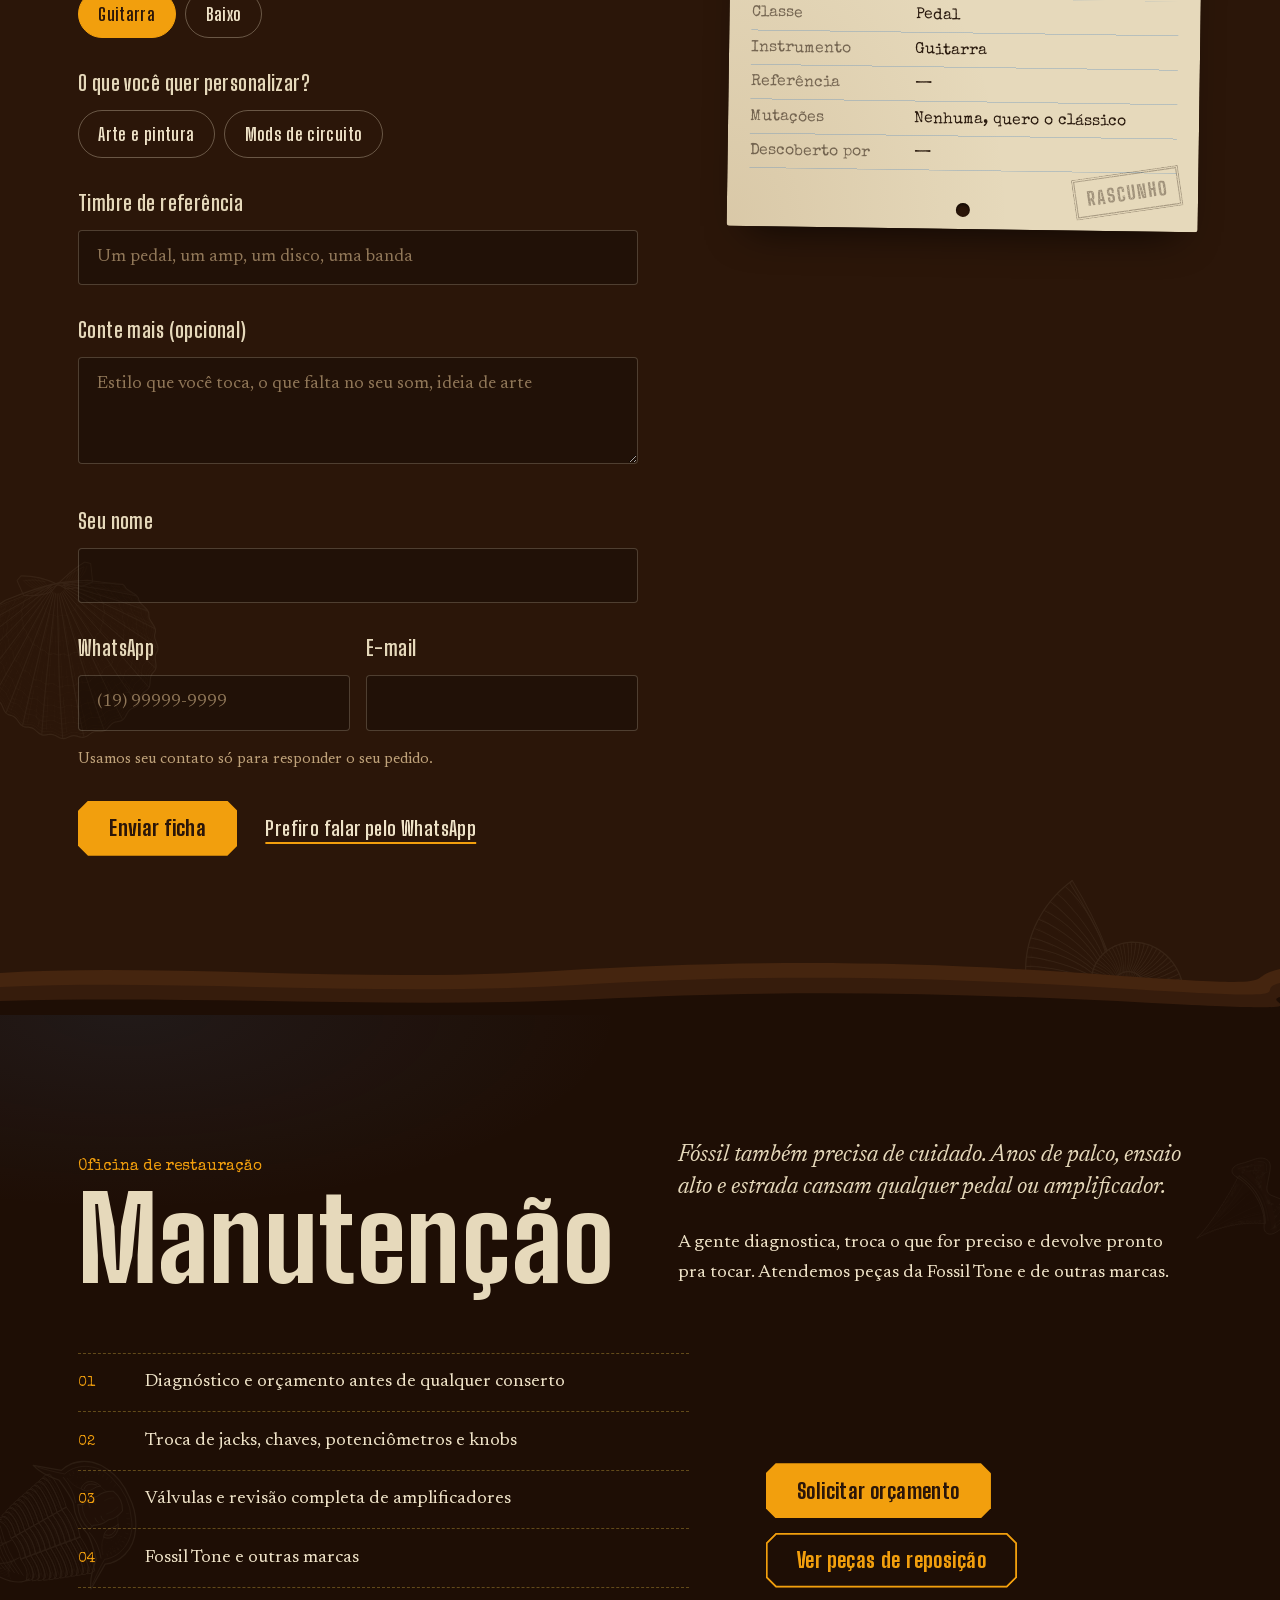
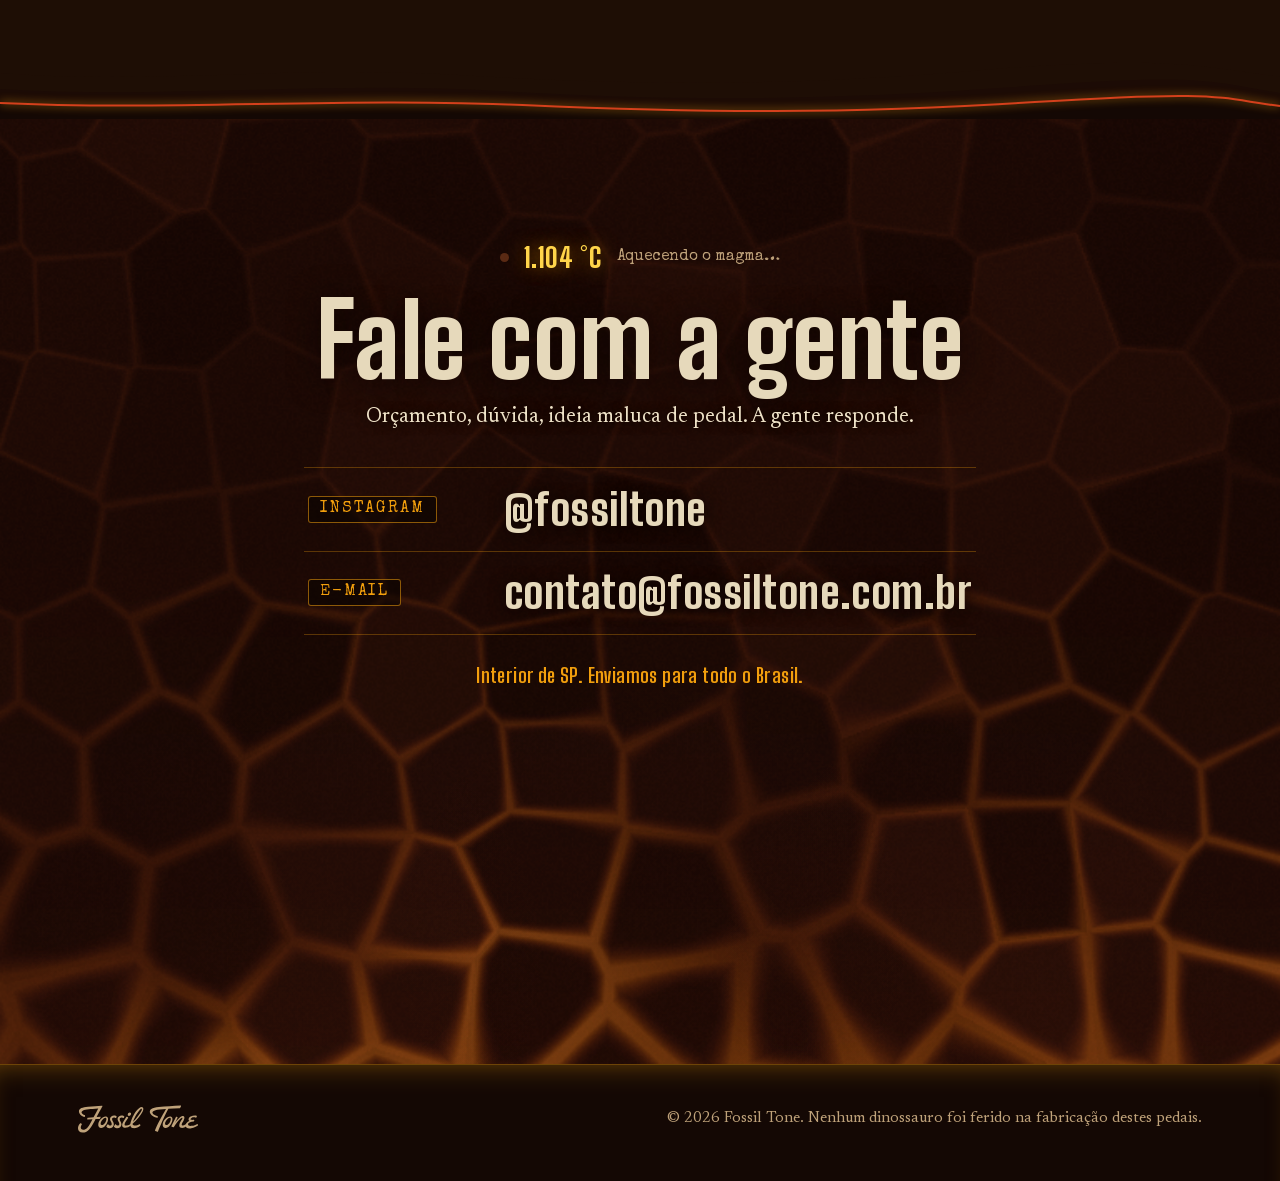
==== commit 49f2f1b4: "Camadas: sobreposição de 3px para eliminar frestas entre seções Co-Authored-By: Claude Opus 5.5 <nor" ====
--- a/index.html
+++ b/index.html
@@ -23,7 +23,7 @@
   <link rel="preconnect" href="https://mlyahqfoslwzbwjoxaas.supabase.co" crossorigin>
   <link rel="preload" href="assets/fonts/big-shoulders-display-latin.woff2" as="font" type="font/woff2" crossorigin>
   <link rel="preload" href="assets/fonts/newsreader-latin.woff2" as="font" type="font/woff2" crossorigin>
-  <link rel="stylesheet" href="styles.css?v=59">
+  <link rel="stylesheet" href="styles.css?v=60">
   <script src="/clarity.js" async></script>
   <script src="/analytics.js"></script>
 </head>
--- a/styles.css
+++ b/styles.css
@@ -317,8 +317,8 @@
 /* ---------- camadas de sedimento entre as seções ---------- */
 
 .strata {
-  /* desce 1px para dentro da seção: encostado exato, o arredondamento do scroll abria uma fresta */
-  position: absolute; left: 0; bottom: calc(100% - 1px);
+  /* desce 3px para dentro da seção (a faixa de baixo tem a cor dela): com 1px o arredondamento do scroll ainda abria fresta */
+  position: absolute; left: 0; bottom: calc(100% - 3px);
   display: block;
   width: 100%; height: clamp(34px, 5vw, 60px);
   pointer-events: none;
